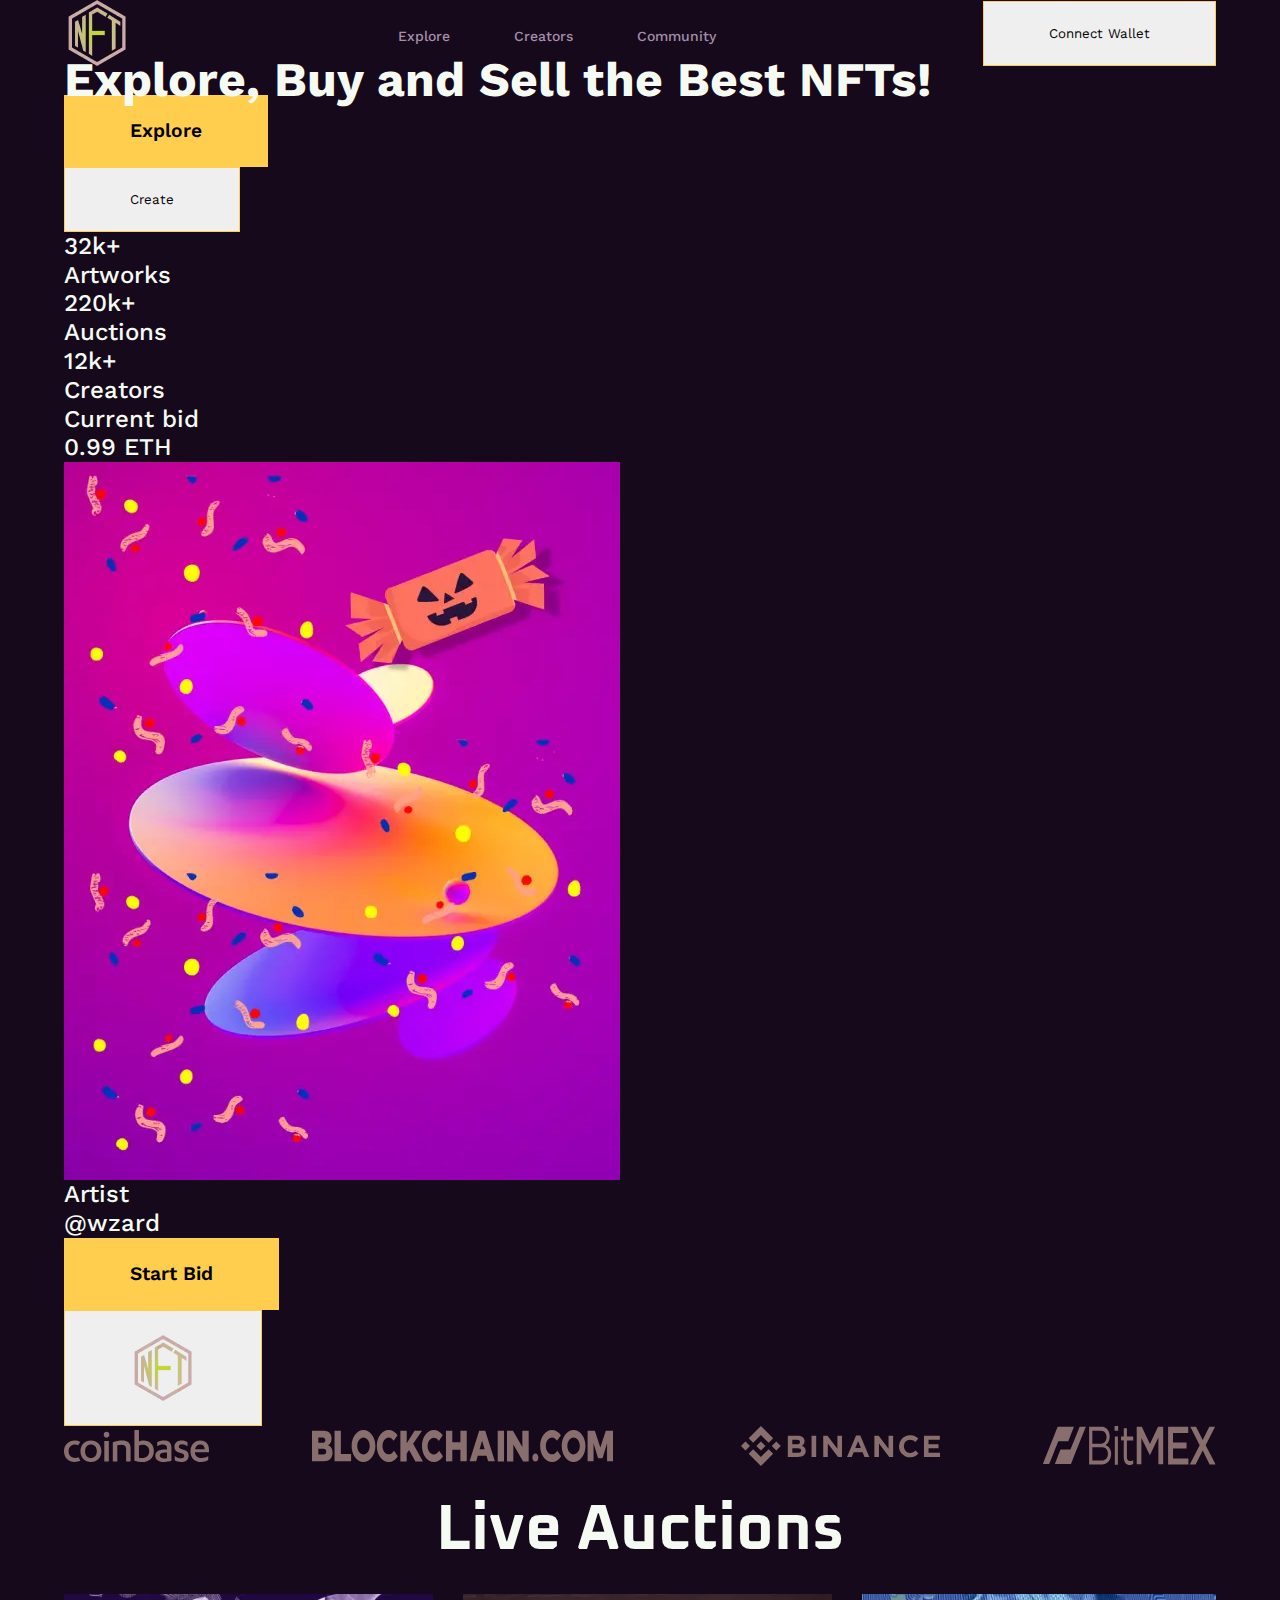
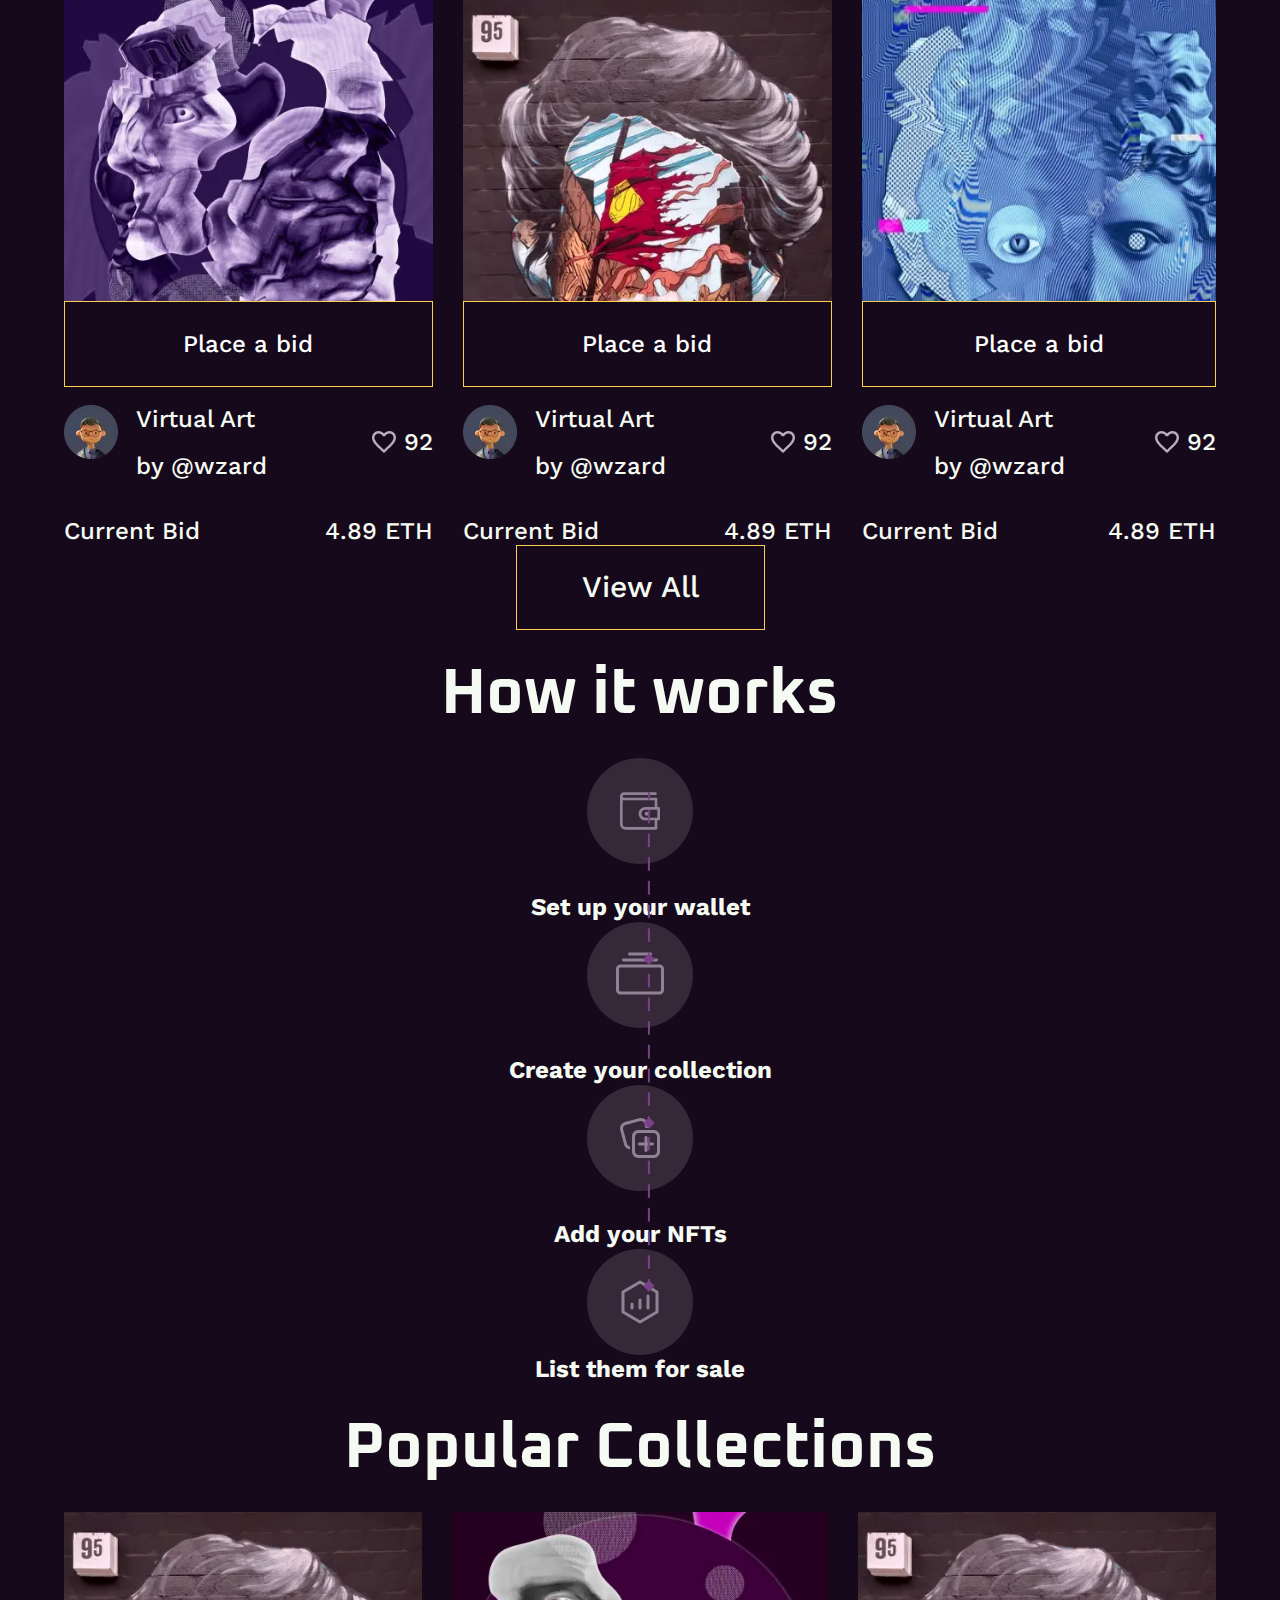
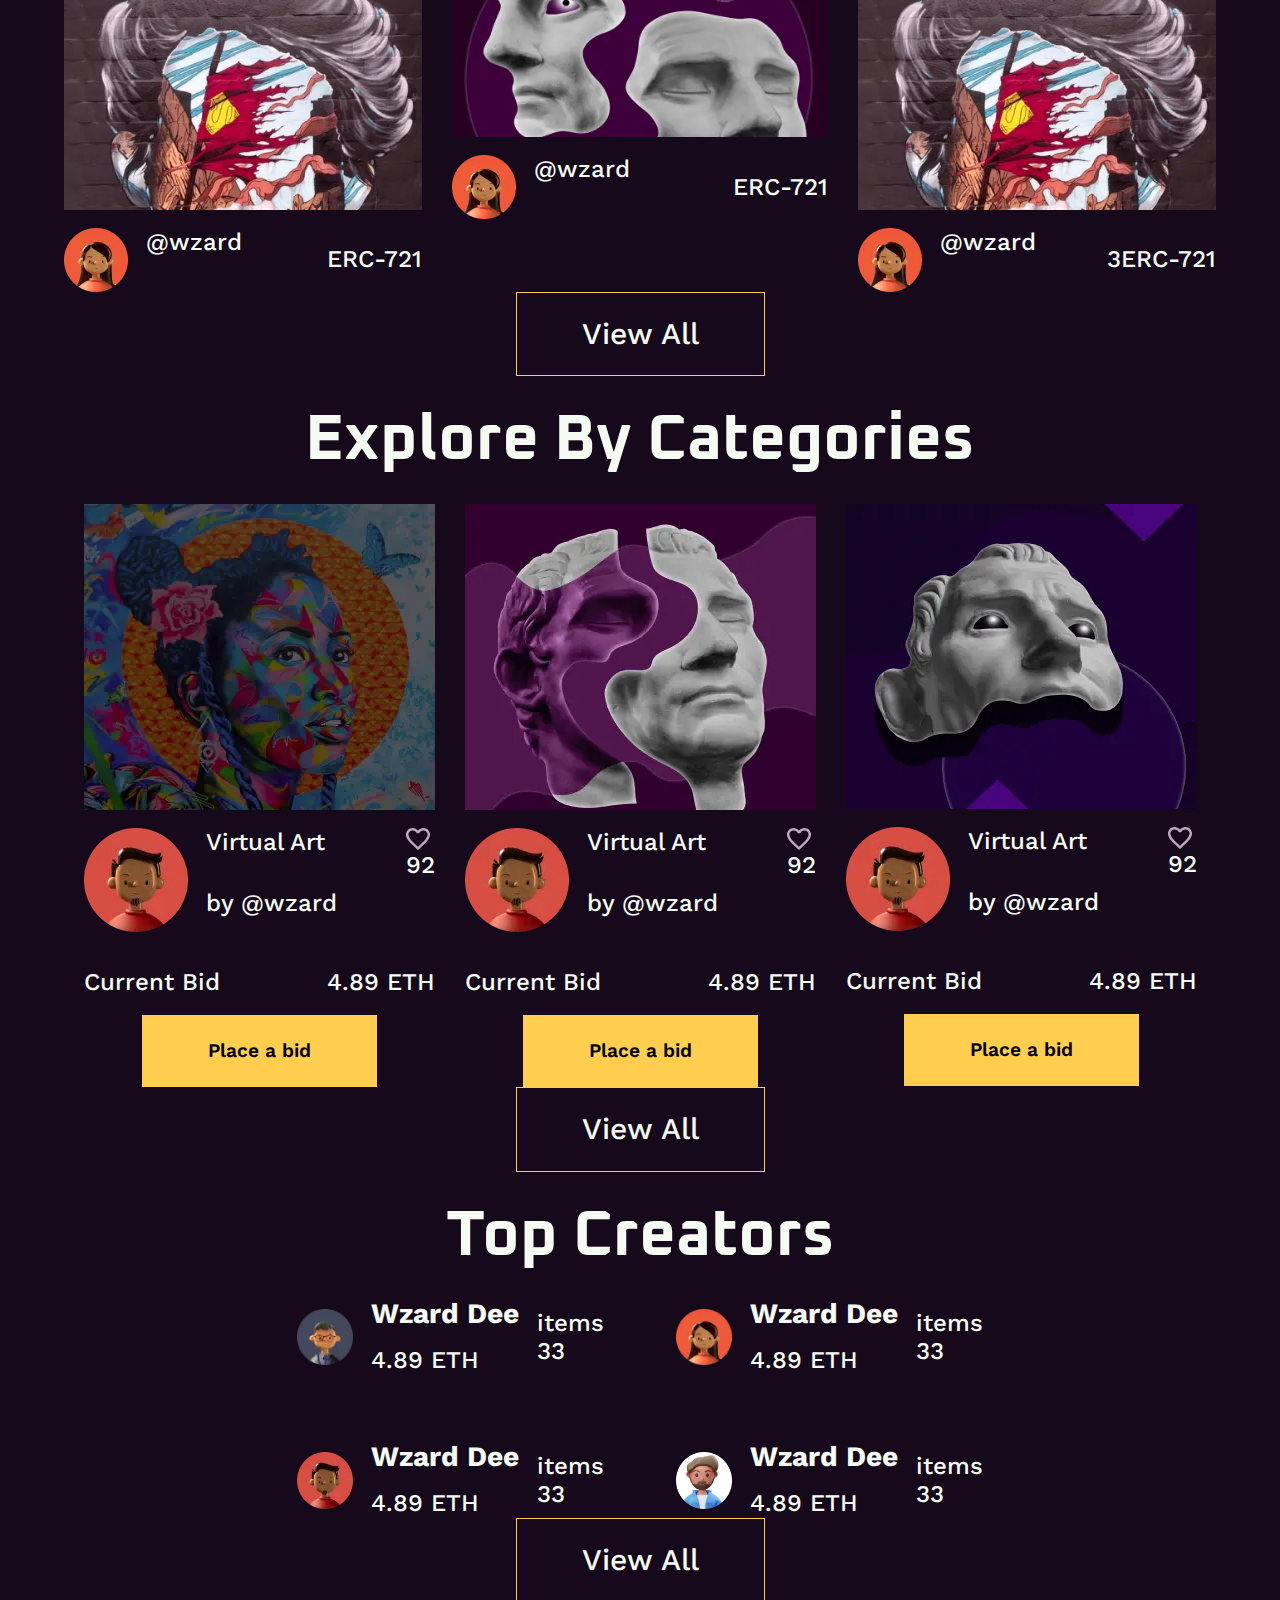
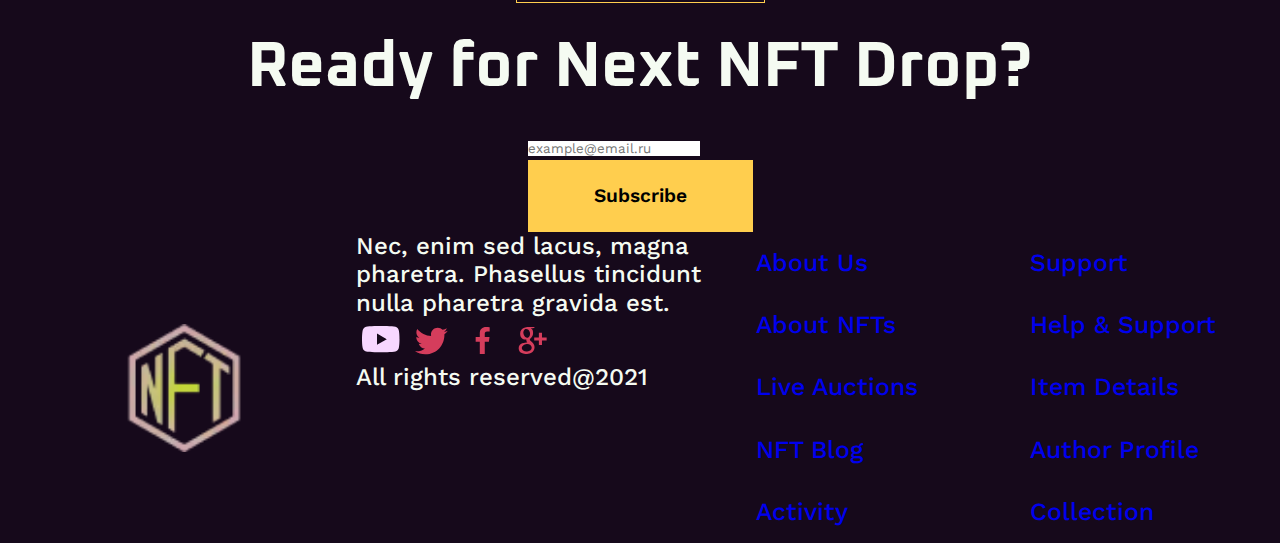
==== index.html @ f5e60a38 "Add files via upload" ====
<!DOCTYPE html><html lang="en"><head><meta charset="UTF-8"><!--meta(name='viewport' content="1440px")--><meta name="format-detection" content="telephone=yes"><meta name="robots" content="all"><meta name="keywords" content="ключевые слова"><meta name="description" content="Описание страницы сайта."><meta name="viewport" content="width=device-width, initial-scale=1.0"><link rel="icon" type="image/x-icon" href="img/logo/logo.png"><script language="JavaScript" src="js/script.js"></script><title>NFT Marketplace</title><link href="https://fonts.googleapis.com/css?family=Work+Sans:400;500;600;700&amp;display=swap" rel="stylesheet"><link href="https://fonts.googleapis.com/css?family=Oxanium:400;500;600&amp;display=swap" rel="stylesheet"><link rel="stylesheet" href="css/reset.css"><link rel="stylesheet" href="css/style.css"><link rel="stylesheet" href="css/fonts.css"></head><body></body><div class="wrapper"><header class="header"><div class="header__container container fdr"><a class="header__logo logo" href="#"> <img src="img/logo/logo.webp" alt="some photo"></a><nav class="header__menu menu"><ul class="menu__list"><li class="menu__item"><a class="menu__link" href="#">Explore</a></li><li class="menu__item"><a class="menu__link" href="#">Creators</a></li><li class="menu__item"><a class="menu__link" href="#">Community</a></li></ul></nav><div class="header__button"><button class="header__button button">Connect Wallet</button></div><div class="menu-burger"><img src="img/menu_burger.svg" alt="some photo"></div></div></header><main class="page"> <section class="page__main-block main-block"><div class="main-block__container container fdr"><div class="main-block__info"><h1 class="main-block__block-title">Explore, Buy and Sell the Best NFTs!</h1><div class="main-block__buttons"><button class="main-block__button button bg_button">Explore</button><button class="main-block__button button">Create</button></div><div class="main-block__stats"><div class="main-block__stats-block"><div class="main-block__stats-title">32k+</div><div class="main-block__stats-txt">Artworks</div></div><div class="main-block__stats-block"><div class="main-block__stats-title">220k+</div><div class="main-block__stats-txt">Auctions</div></div><div class="main-block__stats-block"><div class="main-block__stats-title">12k+</div><div class="main-block__stats-txt">Creators</div></div></div></div><div class="main-block__main-img-wrapper main-img"><div class="main-img__header"><div class="main-img__bid"><div class="main-img__bid-txt">Current bid</div><div class="main-img__bid-value">0.99 ETH</div></div><div class="main-img__ends"><div class="main-img__ends-txt"></div><div class="main-img__ends-value"></div></div></div><div class="main-img__img"><img src="img/nft/main_image.webp" alt="some photo"></div><div class="main-img__footer"><div class="main-img__artist"><div class="main-img__artist-txt">Artist</div><div class="main-img__artist-name">@wzard</div></div><button class="main-img__footer-button button bg_button">Start Bid</button></div><button class="main-block__scroll button button"><picture> <source srcset="img/logo/logo.webp" type="image/webp">  <source srcset="img/logo/logo.png" type="image/png">  <img src="img/logo/logo.png" alt="some photo"></picture></button></div></div></section><section class="page__clients clients"><div class="clients__container container fdr">           <div class="clients__row"><div class="clients__img"> <img src="img/clients/clients1.svg" alt="some photo"></div><div class="clients__img"> <img src="img/clients/clients2.svg" alt="some photo"></div></div><div class="clients__row"><div class="clients__img"> <img src="img/clients/clients3.svg" alt="some photo"></div><div class="clients__img"> <img src="img/clients/clients4.svg" alt="some photo"></div></div></div></section><section class="page__live-auctions live-auctions"><div class="live-auctions__container container"><h2 class="live-auctions__block-title">Live Auctions</h2><div class="live-auctions__arrows"><div class="live-auctions__arrow"></div><div class="live-auctions__arrow"></div></div><div class="live-auctions__cards cards"><div class="live-auctions__card card"><div class="live-auctions__card-img-wrapper"><div class="live-auctions__card-img"><img src="img/nft/nft_image1.webp" alt="some photo"></div><div class="live-auctions__card-button button">Place a bid</div></div><div class="live-auctions__card-info card-info"><div class="live-auctions__card-autor card-autor"><div class="live-auctions__card-img-data img-data"><div class="live-auctions__card-autor-icon"><img src="img/profiles/profile_image1.webp" alt="some photo"></div><div class="live-auctions__card-img-info card-img-info"><div class="live-auctions__card-img-name">Virtual Art</div><div class="live-auctions__card-autor-name">by @wzard</div></div></div><div class="live-auctions__card-likes card-likes"><div class="live-auctions__card-likes-icon card-likes-icon"><img src="img/likes_icon.svg" alt="some photo"></div><div class="live-auctions__card-likes-value">92</div></div></div><div class="live-auctions__card-bid card-bid"><div class="live-auctions__card-bid-txt">Current Bid</div><div class="live-auctions__card-bid-value">4.89 ETH</div></div></div></div><div class="live-auctions__card card"><div class="live-auctions__card-img-wrapper"><div class="live-auctions__card-img"><img src="img/nft/nft_image2.webp" alt="some photo"></div><div class="live-auctions__card-button button">Place a bid</div></div><div class="live-auctions__card-info card-info"><div class="live-auctions__card-autor card-autor"><div class="live-auctions__card-img-data img-data"><div class="live-auctions__card-autor-icon"><img src="img/profiles/profile_image1.webp" alt="some photo"></div><div class="live-auctions__card-img-info card-img-info"><div class="live-auctions__card-img-name">Virtual Art</div><div class="live-auctions__card-autor-name">by @wzard</div></div></div><div class="live-auctions__card-likes card-likes"><div class="live-auctions__card-likes-icon card-likes-icon"><img src="img/likes_icon.svg" alt="some photo"></div><div class="live-auctions__card-likes-value">92</div></div></div><div class="live-auctions__card-bid card-bid"><div class="live-auctions__card-bid-txt">Current Bid</div><div class="live-auctions__card-bid-value">4.89 ETH</div></div></div></div><div class="live-auctions__card card"><div class="live-auctions__card-img-wrapper"><div class="live-auctions__card-img"><img src="img/nft/nft_image3.webp" alt="some photo"></div><div class="live-auctions__card-button button">Place a bid</div></div><div class="live-auctions__card-info card-info"><div class="live-auctions__card-autor card-autor"><div class="live-auctions__card-img-data img-data"><div class="live-auctions__card-autor-icon"><img src="img/profiles/profile_image1.webp" alt="some photo"></div><div class="live-auctions__card-img-info card-img-info"><div class="live-auctions__card-img-name">Virtual Art</div><div class="live-auctions__card-autor-name">by @wzard</div></div></div><div class="live-auctions__card-likes card-likes"><div class="live-auctions__card-likes-icon card-likes-icon"><img src="img/likes_icon.svg" alt="some photo"></div><div class="live-auctions__card-likes-value">92</div></div></div><div class="live-auctions__card-bid card-bid"><div class="live-auctions__card-bid-txt">Current Bid</div><div class="live-auctions__card-bid-value">4.89 ETH</div></div></div></div></div><button class="live-auctions__button button view_button">View All</button></div></section><section class="page__how-it-works how-it-works"><div class="how-it-works__container container"><h2 class="how-it-works__block-title">How it works</h2><div class="how-it-works__block"><div class="how-it-works__illustration"><div class="how-it-works__illustration-img"><img src="img/how_it_works/icon1.svg" alt="some photo"></div><div class="how-it-works__illustration-arrow"><img src="img/how_it_works/Vector1.svg" alt="some photo"></div><h4 class="how-it-works__illustration-txt">Set up your wallet</h4></div><div class="how-it-works__illustration"><div class="how-it-works__illustration-img"><img src="img/how_it_works/icon2.svg" alt="some photo"></div><div class="how-it-works__illustration-arrow"><img src="img/how_it_works/Vector1.svg" alt="some photo"></div><h4 class="how-it-works__illustration-txt">Create your collection</h4></div><div class="how-it-works__illustration"><div class="how-it-works__illustration-img"><img src="img/how_it_works/icon3.svg" alt="some photo"></div><div class="how-it-works__illustration-arrow"><img src="img/how_it_works/Vector1.svg" alt="some photo"></div><h4 class="how-it-works__illustration-txt">Add your NFTs</h4></div><div class="how-it-works__illustration"><div class="how-it-works__illustration-img"><img src="img/how_it_works/icon4.svg" alt="some photo"></div><div class="how-it-works__illustration-arrow"></div><h4 class="how-it-works__illustration-txt">List them for sale</h4></div></div></div></section><section class="page__popular-collections popular-collections"><div class="popular-collections__container container"><h2 class="popular-collections__block-title">Popular Collections</h2><div class="popular-collections__cards cards"><div class="popular-collections__card card"><div class="popular-collections__card-img"><img src="img/nft/nft_image2.webp" alt="some photo"></div><div class="popular-collections__card-info"><div class="popular-collections__card-img-data img-data"><div class="popular-collections__card-info-icon"><img src="img/profiles/profile_image2.webp" alt="some photo"></div><div class="popular-collections__card-info-name">@wzard</div></div><div class="popular-collections__card-info-txt">ERC-721</div></div></div><div class="popular-collections__card card"><div class="popular-collections__card-img"><img src="img/nft/nft_image4.webp" alt="some photo"></div><div class="popular-collections__card-info"><div class="popular-collections__card-img-data img-data"><div class="popular-collections__card-info-icon"><img src="img/profiles/profile_image2.webp" alt="some photo"></div><div class="popular-collections__card-info-name">@wzard</div></div><div class="popular-collections__card-info-txt">ERC-721</div></div></div><div class="popular-collections__card card"><div class="popular-collections__card-img"><img src="img/nft/nft_image2.webp" alt="some photo"></div><div class="popular-collections__card-info"><div class="popular-collections__card-img-data img-data"><div class="popular-collections__card-info-icon"><img src="img/profiles/profile_image2.webp" alt="some photo"></div><div class="popular-collections__card-info-name">@wzard</div></div><div class="popular-collections__card-info-txt">3ERC-721</div></div></div></div><div class="popular-collections__arrow"></div><div class="popular-collections__button button view_button">View All</div></div></section><section class="page__explore-by-categories explore-by-categories"><div class="explore-by-categories__container container"><h2 class="explore-by-categories__block-title">Explore By Categories</h2><div class="explore-by-categories__cards cards"><div class="explore-by-categories__card card"><div class="explore-by-categories__card-img-wrapper"><div class="explore-by-categories__card-img"><img src="img/nft/nft_image5.webp" alt="some photo"></div></div><div class="explore-by-categories__card-info card-info"><div class="explore-by-categories__card-autor card-autor"><div class="explore-by-categories__card-img-data img-data"><div class="explore-by-categories__card-autor-icon"><img src="img/profiles/profile_image3.webp" alt="some photo"></div><div class="explore-by-categories__card-img-info card-img-info"><div class="explore-by-categories__card-img-name">Virtual Art</div><div class="explore-by-categories__card-autor-name">by @wzard</div></div></div><div class="explore-by-categories__card-likes"><div class="explore-by-categories__card-likes-icon card-likes-icon"><img src="img/likes_icon.svg" alt="some photo"></div><div class="explore-by-categories__card-likes-value">92</div></div></div><div class="explore-by-categories__card-bid card-bid"><div class="explore-by-categories__card-bid-txt">Current Bid</div><div class="explore-by-categories__card-bid-value">4.89 ETH</div></div></div><div class="explore-by-categories__card-button button bg_button">Place a bid</div></div><div class="explore-by-categories__card card"><div class="explore-by-categories__card-img-wrapper"><div class="explore-by-categories__card-img"><img src="img/nft/nft_image6.webp" alt="some photo"></div></div><div class="explore-by-categories__card-info card-info"><div class="explore-by-categories__card-autor card-autor"><div class="explore-by-categories__card-img-data img-data"><div class="explore-by-categories__card-autor-icon"><img src="img/profiles/profile_image3.webp" alt="some photo"></div><div class="explore-by-categories__card-img-info card-img-info"><div class="explore-by-categories__card-img-name">Virtual Art</div><div class="explore-by-categories__card-autor-name">by @wzard</div></div></div><div class="explore-by-categories__card-likes"><div class="explore-by-categories__card-likes-icon card-likes-icon"><img src="img/likes_icon.svg" alt="some photo"></div><div class="explore-by-categories__card-likes-value">92</div></div></div><div class="explore-by-categories__card-bid card-bid"><div class="explore-by-categories__card-bid-txt">Current Bid</div><div class="explore-by-categories__card-bid-value">4.89 ETH</div></div></div><div class="explore-by-categories__card-button button bg_button">Place a bid</div></div><div class="explore-by-categories__card card"><div class="explore-by-categories__card-img-wrapper"><div class="explore-by-categories__card-img"><img src="img/nft/nft_image7.webp" alt="some photo"></div></div><div class="explore-by-categories__card-info card-info"><div class="explore-by-categories__card-autor card-autor"><div class="explore-by-categories__card-img-data img-data"><div class="explore-by-categories__card-autor-icon"><img src="img/profiles/profile_image3.webp" alt="some photo"></div><div class="explore-by-categories__card-img-info card-img-info"><div class="explore-by-categories__card-img-name">Virtual Art</div><div class="explore-by-categories__card-autor-name">by @wzard</div></div></div><div class="explore-by-categories__card-likes"><div class="explore-by-categories__card-likes-icon card-likes-icon"><img src="img/likes_icon.svg" alt="some photo"></div><div class="explore-by-categories__card-likes-value">92</div></div></div><div class="explore-by-categories__card-bid card-bid"><div class="explore-by-categories__card-bid-txt">Current Bid</div><div class="explore-by-categories__card-bid-value">4.89 ETH</div></div></div><div class="explore-by-categories__card-button button bg_button">Place a bid</div></div></div><div class="explore-by-categories__button button view_button">View All</div></div></section><section class="page__top-creators top-creators"><div class="top-creators__container container"><h2 class="top-creators__block-title">Top Creators</h2><div class="top-creators__creators"><div class="top-creators__row"><div class="top-creators__creators-card card"><div class="top-creators__creator-photo"><img src="img/profiles/profile_image1.webp" alt="some photo"></div><div class="top-creators__creator-info card-img-info"><h3 class="top-creators__creator-name">Wzard Dee</h3><div class="top-creators__creator-price">4.89 ETH</div></div><div class="top-creators__creator-items creator-items"><div class="top-creators__creator-items-txt">items</div><div class="top-creators__creator-items-value">33</div></div></div><div class="top-creators__creators-card card"><div class="top-creators__creator-photo"><img src="img/profiles/profile_image2.webp" alt="some photo"></div><div class="top-creators__creator-info card-img-info"><h3 class="top-creators__creator-name">Wzard Dee</h3><div class="top-creators__creator-price">4.89 ETH</div></div><div class="top-creators__creator-items creator-items"><div class="top-creators__creator-items-txt">items</div><div class="top-creators__creator-items-value">33</div></div></div></div><div class="top-creators__row"><div class="top-creators__creators-card card"><div class="top-creators__creator-photo"><img src="img/profiles/profile_image3.webp" alt="some photo"></div><div class="top-creators__creator-info card-img-info"><h3 class="top-creators__creator-name">Wzard Dee</h3><div class="top-creators__creator-price">4.89 ETH</div></div><div class="top-creators__creator-items creator-items"><div class="top-creators__creator-items-txt">items</div><div class="top-creators__creator-items-value">33</div></div></div><div class="top-creators__creators-card card"><div class="top-creators__creator-photo"><img src="img/profiles/profile_image4.webp" alt="some photo"></div><div class="top-creators__creator-info card-img-info"><h3 class="top-creators__creator-name">Wzard Dee</h3><div class="top-creators__creator-price">4.89 ETH</div></div><div class="top-creators__creator-items creator-items"><div class="top-creators__creator-items-txt">items</div><div class="top-creators__creator-items-value">33</div></div></div></div></div><button class="top-creators__creators button view_button">View All</button></div></section><section class="page__subscribe subscribe"><div class="subscribe__container container"><h2 class="subscribe__block-title">Ready for Next NFT Drop?</h2><div class="subscribe__block"><form class="subscribe__email-input" action="http://foo.com" method="post"></form><input type="email" name="email" placeholder="example@email.ru"><button class="subscribe__button button bg_button">Subscribe</button></div></div></section><footer class="footer"><div class="footer__container container fdr"><a class="footer__logo logo" href="#"><img src="img/logo/logo.webp" alt="some photo"></a><div class="footer__block"><div class="footer__sub-block"><div class="footer__column"><div class="footer__text">Nec, enim sed lacus, magna pharetra. Phasellus tincidunt nulla pharetra gravida est. </div><div class="footer__social"><div class="footer__social-img"><img src="img/social/socials1.svg" alt="some photo"></div><div class="footer__social-img"><img src="img/social/socials2.svg" alt="some photo"></div><div class="footer__social-img"><img src="img/social/socials3.svg" alt="some photo"></div><div class="footer__social-img"><img src="img/social/socials4.svg" alt="some photo"></div></div><div class="footer__license">All rights reserved@2021</div></div></div><div class="footer__sub-block"><div class="footer__column"><a class="footer__link" href="#">About Us</a><a class="footer__link" href="#">About NFTs</a><a class="footer__link" href="#">Live Auctions</a><a class="footer__link" href="#">NFT Blog</a><a class="footer__link" href="#">Activity</a></div><div class="footer__column"><a class="footer__link" href="#">Support</a><a class="footer__link" href="#">Help &amp; Support</a><a class="footer__link" href="#">Item Details</a><a class="footer__link" href="#">Author Profile</a><a class="footer__link" href="#">Collection</a></div></div></div></div></footer></main></div></html>
---- css/style.css ----
.container {
    display: -webkit-box;
    display: -ms-flexbox;
    display: flex;
    padding: 0px clamp(1.25rem, 5vw, 3.75rem);
    margin: 0px auto;
    -webkit-box-sizing: content-box;
    box-sizing: content-box;
    max-width: 1520px;
    -webkit-box-pack: justify;
    -ms-flex-pack: justify;
    justify-content: space-between;
    -webkit-box-align: center;
    -ms-flex-align: center;
    align-items: center;
    -webkit-box-orient: vertical;
    -webkit-box-direction: normal;
    -ms-flex-direction: column;
    flex-direction: column;
    -ms-flex-wrap: wrap;
    flex-wrap: wrap;
}

.main-img__img img {
    max-width: 100%;
}

@media screen and (min-width: 767px) {
    .clients__container {
        -ms-flex-wrap: nowrap;
        flex-wrap: nowrap;
    }

    .clients__row {
        gap: clamp(1.25rem, 8vw, 8.25rem);
    }

    .menu-burger {
        display: none;
    }

    .header__menu {
        display: -webkit-box;
        display: -ms-flexbox;
        display: flex;
    }

    .header__button {
        display: -webkit-box;
        display: -ms-flexbox;
        display: flex;
    }
}

@media screen and (max-width: 1023px) {
    .how-it-works__block {
        display: grid;
        grid-template-columns: 1fr 1fr;
    }
}

@media screen and (max-width: 767px) {
    .clients__container {
        -ms-flex-wrap: wrap;
        flex-wrap: wrap;
    }

    .clients__row {
        width: 100%;
        gap: clamp(1.25rem, 16vw, 8.25rem);
    }

    .header__menu {
        display: none;
    }

    .header__button {
        display: none;
    }

    .menu-burger {
        display: block;
    }
}

.cards {
    display: -webkit-box;
    display: -ms-flexbox;
    display: flex;
}

.top-creators__creators {
    display: -webkit-box;
    display: -ms-flexbox;
    display: flex;
    -ms-flex-wrap: wrap;
    flex-wrap: wrap;
    -webkit-box-orient: vertical;
    -webkit-box-direction: normal;
    -ms-flex-direction: column;
    flex-direction: column;
}

.how-it-works__block {
    grid-template-columns: 1fr;
}

.how-it-works__illustration {
    -webkit-box-orient: vertical;
    -webkit-box-direction: normal;
    -ms-flex-direction: column;
    flex-direction: column;
    -ms-flex-wrap: wrap;
    flex-wrap: wrap;
}

.how-it-works__illustration-arrow {
    -webkit-transform: rotate(90deg);
    -ms-transform: rotate(90deg);
    transform: rotate(90deg);
}

.clients__container {
    -webkit-box-pack: center;
    -ms-flex-pack: center;
    justify-content: center;
    gap: clamp(1.25rem, 10vw, 8.25rem);
}

.fdr {
    -webkit-box-orient: horizontal;
    -webkit-box-direction: normal;
    -ms-flex-direction: row;
    flex-direction: row;
}

.popular-collections__card-info {
    display: -webkit-box;
    display: -ms-flexbox;
    display: flex;
    -webkit-box-pack: justify;
    -ms-flex-pack: justify;
    justify-content: space-between;
    -webkit-box-align: center;
    -ms-flex-align: center;
    align-items: center;
}

img {
    max-width: 100%;
}

.clients__img img {
    min-width: 100px;
    height: 100%;
}

.top-creators__creator-photo img {
    width: clamp(3.125rem, 1vw, 6.25rem);
}

.how-it-works__illustration {
    display: -webkit-box;
    display: -ms-flexbox;
    display: flex;
    -webkit-box-align: center;
    -ms-flex-align: center;
    align-items: center;
}

.clients__row {
    display: -webkit-box;
    display: -ms-flexbox;
    display: flex;
    -webkit-box-pack: justify;
    -ms-flex-pack: justify;
    justify-content: space-between;
}

.top-creators__creators {
    gap: clamp(1.25rem, 8vw, 3.75rem);
}

.card {
    display: -webkit-box;
    display: -ms-flexbox;
    display: flex;
    -webkit-box-orient: vertical;
    -webkit-box-direction: normal;
    -ms-flex-direction: column;
    flex-direction: column;
    -webkit-box-align: center;
    -ms-flex-align: center;
    align-items: center;
    min-width: 290px;
    gap: 1rem;
}

.img-data {
    gap: 1rem;
}

.cards {
    gap: 30px;
}

.menu__link {
    font-size: 14px;
    line-height: 130%;
    color: #A48EA9;
}

.autorization__login-text {
    font: 700 14px Work Sans;
}

.logo {
    display: -webkit-box;
    display: -ms-flexbox;
    display: flex;
    gap: 16px;
}

.logo_txt {
    font: 900 20px Work Sans;
    color: #191825;
    line-height: 115%;
}

body {
    font-family: Work Sans, sans-serif;
    font-weight: 500;
    font-size: 24px;
    color: #F5FBF2;
    background-color: #16091B;
}

.live-auctions__card-button {
    font: 500 24px Work Sans;
    font-size: 24px;
    line-height: 150%;
    color: #FFFFFF;
}

.bg_button {
    background-color: #FFCE4E;
    color: #000000;
    font-family: Work Sans;
    font-size: clamp(18px, 1.5vw, 24px);
    font-weight: 600;
    line-height: 115%;
}

.view_button {
    background-color: rgba(28, 28, 28, 0);
    color: #F5FBF2;
    font: 500 30px Work Sans;
    line-height: 115%;
}

.button {
    display: -webkit-box;
    display: -ms-flexbox;
    display: flex;
    -webkit-box-align: center;
    -ms-flex-align: center;
    align-items: center;
    -webkit-box-pack: center;
    -ms-flex-pack: center;
    justify-content: center;
    border-radius: 0;
    padding: 24px 65px;
    border: 1px solid #FFCE4E;
}

.popular-collections__card-info {
    -webkit-box-orient: horizontal;
    -webkit-box-direction: normal;
    -ms-flex-direction: row;
    flex-direction: row;
    width: 100%;
}

.img-data {
    display: -webkit-box;
    display: -ms-flexbox;
    display: flex;
}

.card-bid {
    display: -webkit-box;
    display: -ms-flexbox;
    display: flex;
    -webkit-box-pack: justify;
    -ms-flex-pack: justify;
    justify-content: space-between;
}

.card-info {
    display: -webkit-box;
    display: -ms-flexbox;
    display: flex;
    -webkit-box-pack: justify;
    -ms-flex-pack: justify;
    justify-content: space-between;
    -webkit-box-orient: vertical;
    -webkit-box-direction: normal;
    -ms-flex-direction: column;
    flex-direction: column;
    width: 100%;
    gap: 2rem;
}

.card-autor {
    display: -webkit-box;
    display: -ms-flexbox;
    display: flex;
    -webkit-box-pack: justify;
    -ms-flex-pack: justify;
    justify-content: space-between;
}

.card-likes-icon {
    display: -webkit-box;
    display: -ms-flexbox;
    display: flex;
}

.card-likes {
    display: -webkit-box;
    display: -ms-flexbox;
    display: flex;
    -webkit-box-pack: center;
    -ms-flex-pack: center;
    justify-content: center;
    -webkit-box-align: center;
    -ms-flex-align: center;
    align-items: center;
    gap: 8px;
}

.creator-items {
    display: -webkit-box;
    display: -ms-flexbox;
    display: flex;
    -webkit-box-orient: vertical;
    -webkit-box-direction: normal;
    -ms-flex-direction: column;
    flex-direction: column;
}

.top-creators__creators-card {
    -webkit-box-orient: horizontal;
    -webkit-box-direction: normal;
    -ms-flex-direction: row;
    flex-direction: row;
}

h2 {
    font-family: Oxanium;
    font-size: 64px;
    font-weight: 700;
    line-height: 200%;
    color: #F5FBF2;
}

.top-creators__creators {
    -webkit-box-pack: center;
    -ms-flex-pack: center;
    justify-content: center;
}

.top-creators__row {
    display: -webkit-box;
    display: -ms-flexbox;
    display: flex;
    gap: 4rem;
}

.card-img-info {
    display: grid;
    grid-template-rows: 1fr 1fr;
    gap: 1rem;
}

.footer__logo img {
    width: clamp(7rem, 10vw, 12.125rem);
    height: clamp(7rem, 10vw, 12.125rem);
    margin: 3.125rem;
}

.footer__block {
    display: -webkit-box;
    display: -ms-flexbox;
    display: flex;
    -ms-flex-wrap: wrap;
    flex-wrap: wrap;
}

.footer__container {
    -ms-flex-wrap: wrap;
    flex-wrap: wrap;
}

.footer__sub-block {
    display: -webkit-box;
    display: -ms-flexbox;
    display: flex;
    gap: clamp(4.375rem, 10vw, 6.25rem);
}

.footer__column {
    display: -webkit-box;
    display: -ms-flexbox;
    display: flex;
    -webkit-box-orient: vertical;
    -webkit-box-direction: normal;
    -ms-flex-direction: column;
    flex-direction: column;
}

.footer__social {
    display: -webkit-box;
    display: -ms-flexbox;
    display: flex;
    -webkit-box-align: center;
    -ms-flex-align: center;
    align-items: center;
}

.footer__text {
    max-width: 400px;
}

.footer__social-img {
    width: 2.8125rem;
    display: -webkit-box;
    display: -ms-flexbox;
    display: flex;
    -webkit-box-pack: center;
    -ms-flex-pack: center;
    justify-content: center;
    -webkit-box-align: center;
    -ms-flex-align: center;
    align-items: center;
}

.footer__link {
    font-size: clamp(1rem, 4vw, 1.375rem);
    line-height: 252%;
}

.menu__list {
    display: -webkit-box;
    display: -ms-flexbox;
    display: flex;
    gap: 5vw;
}
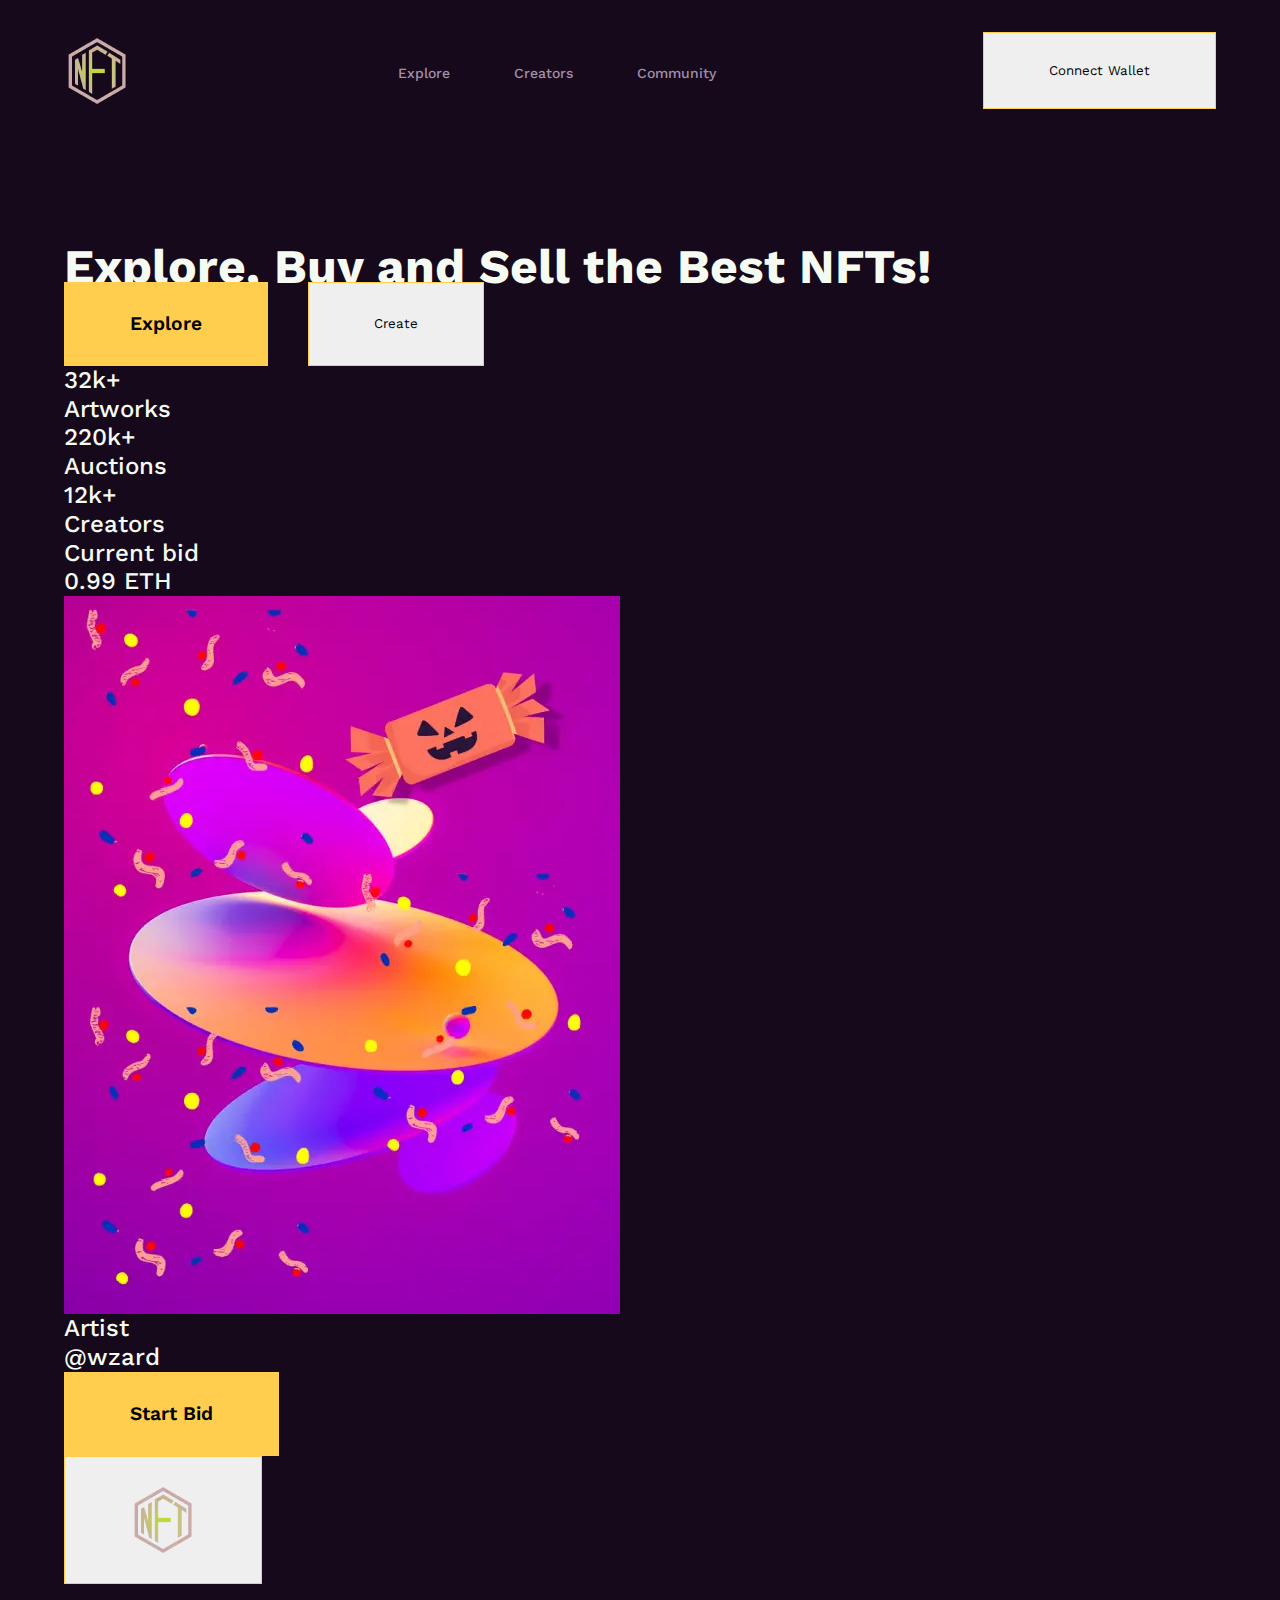
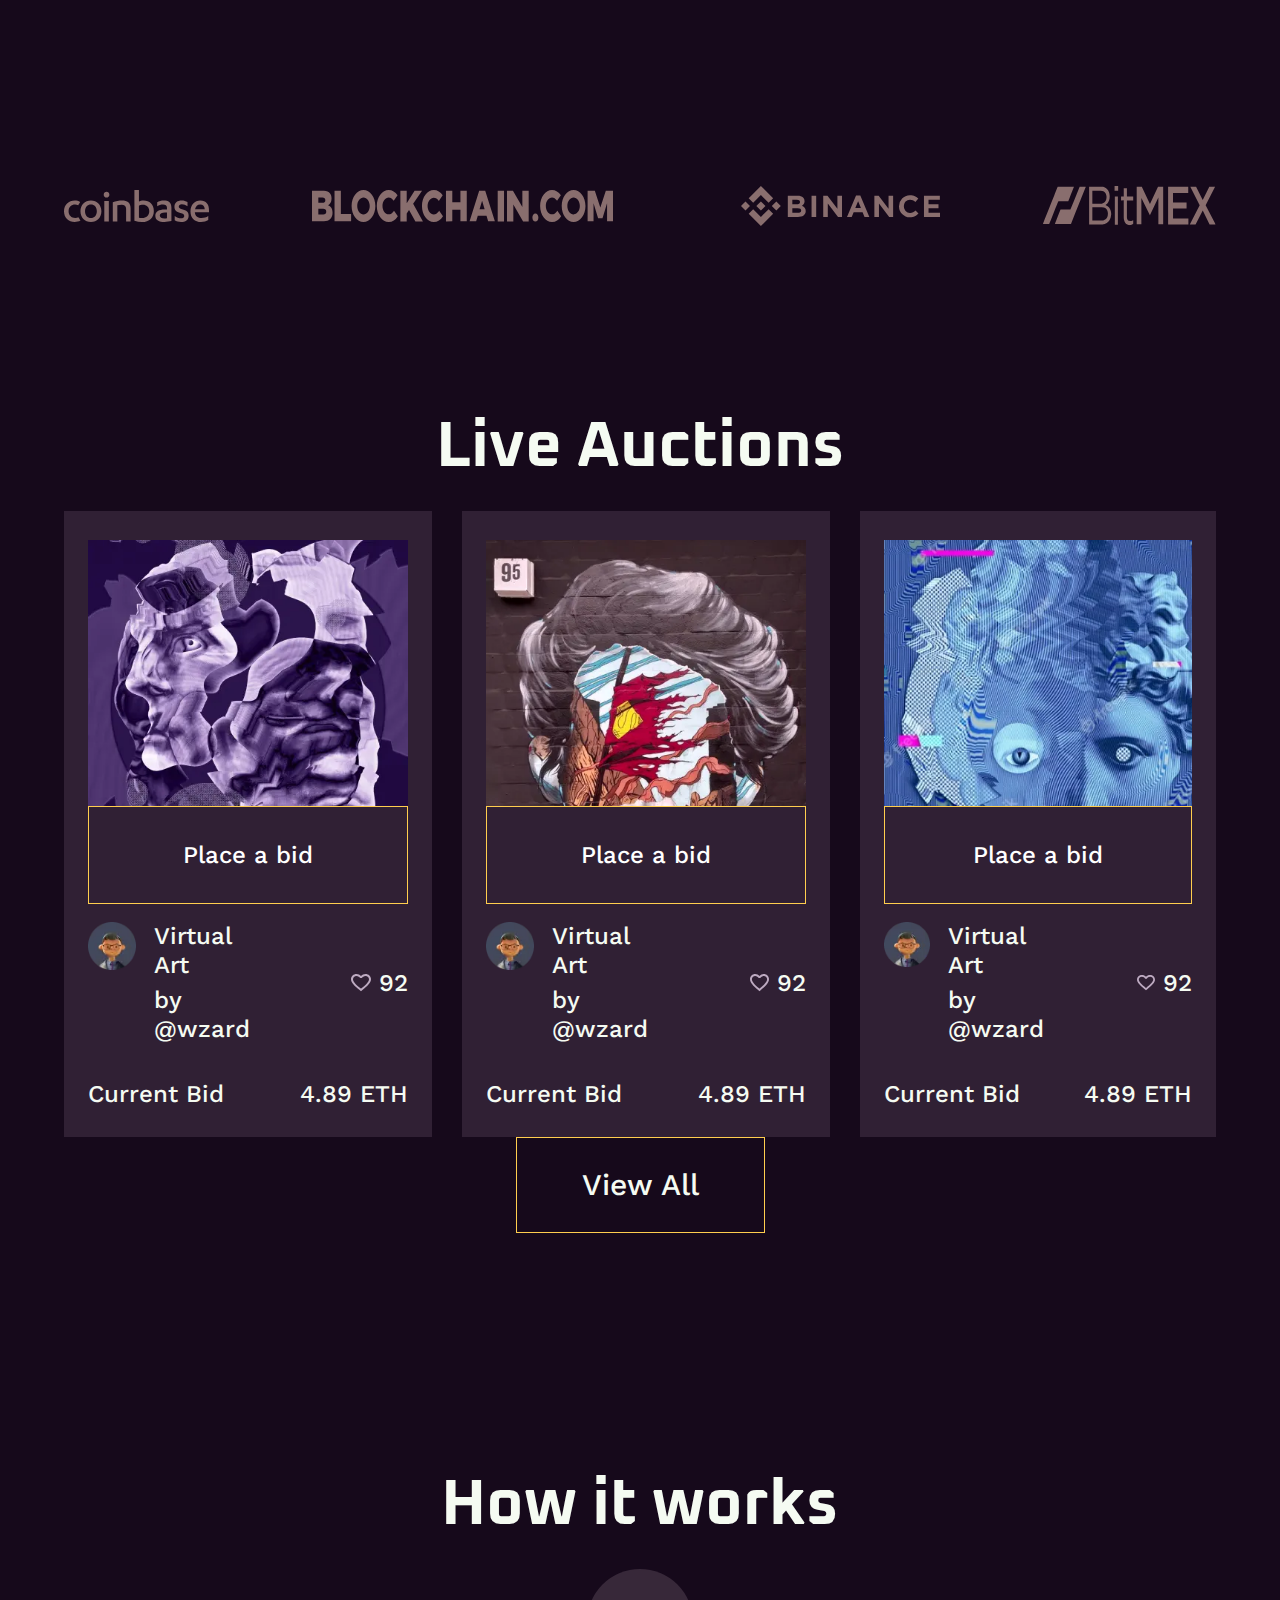
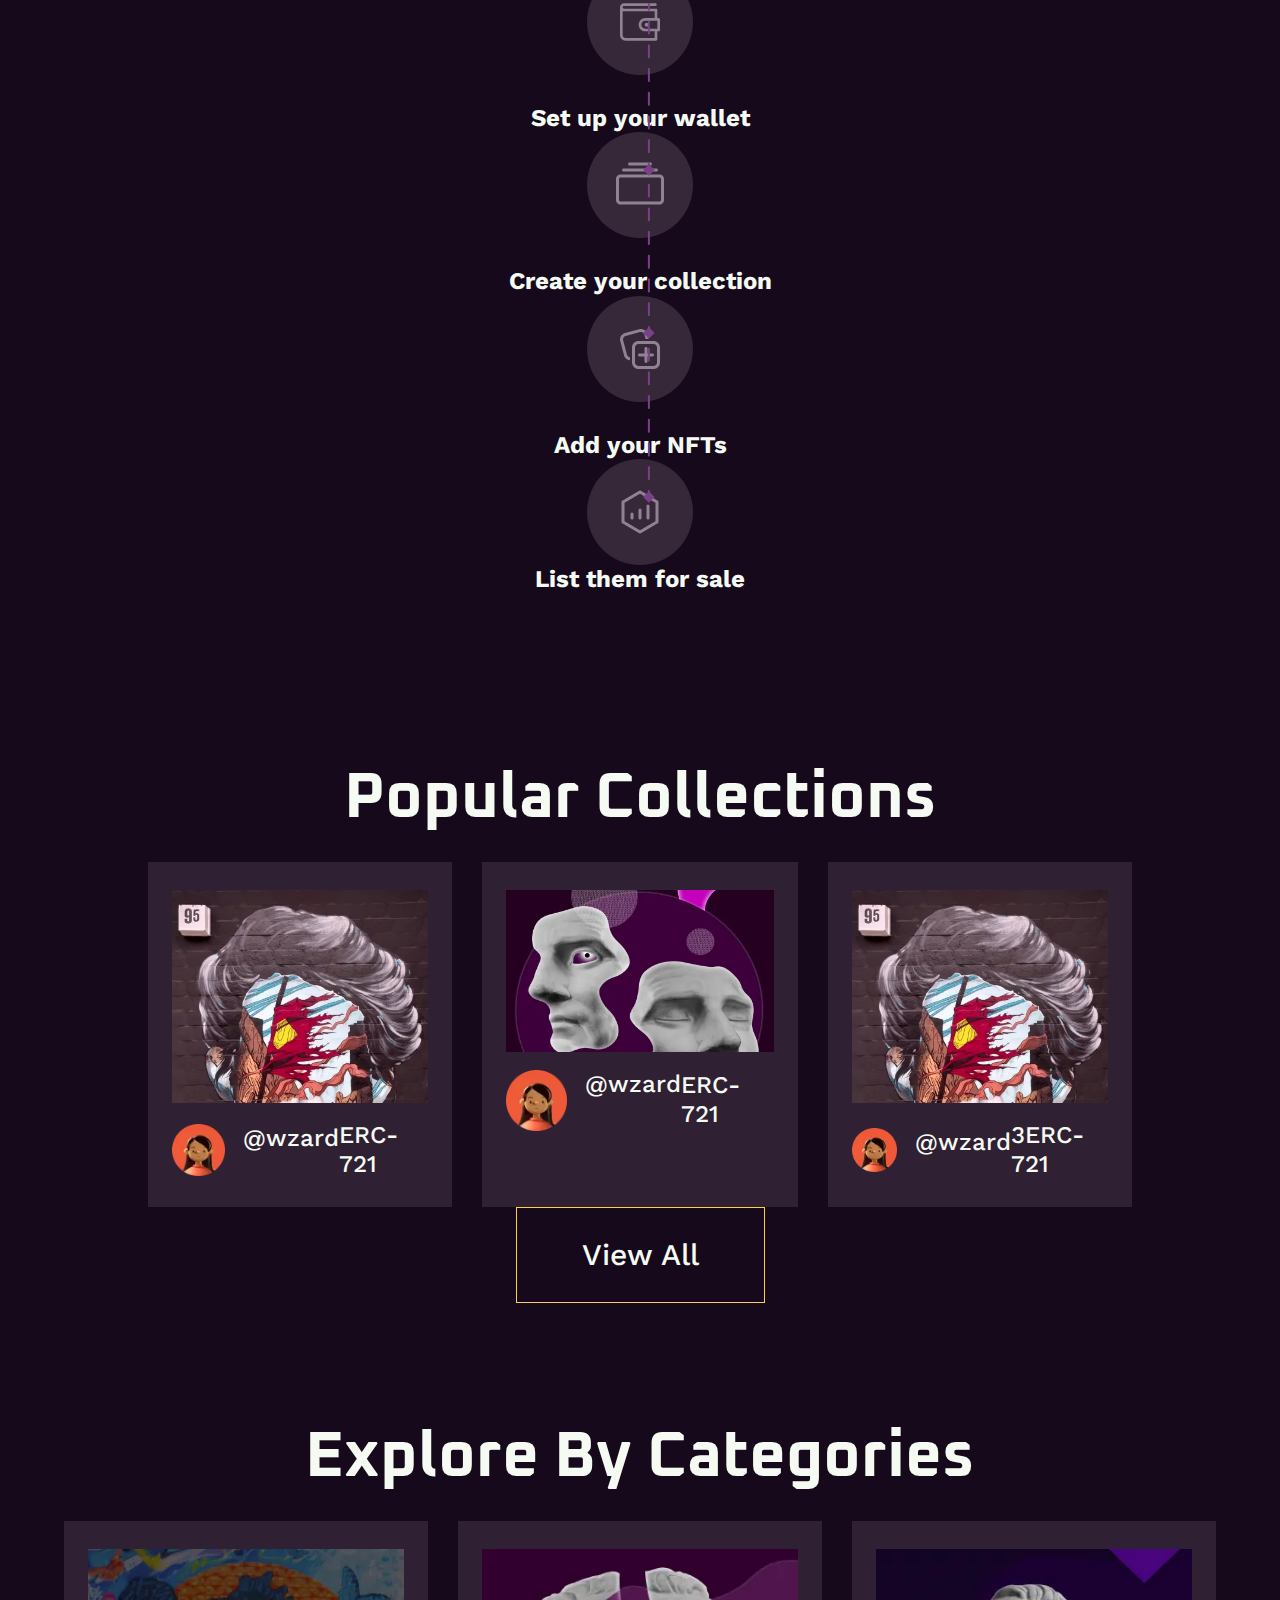
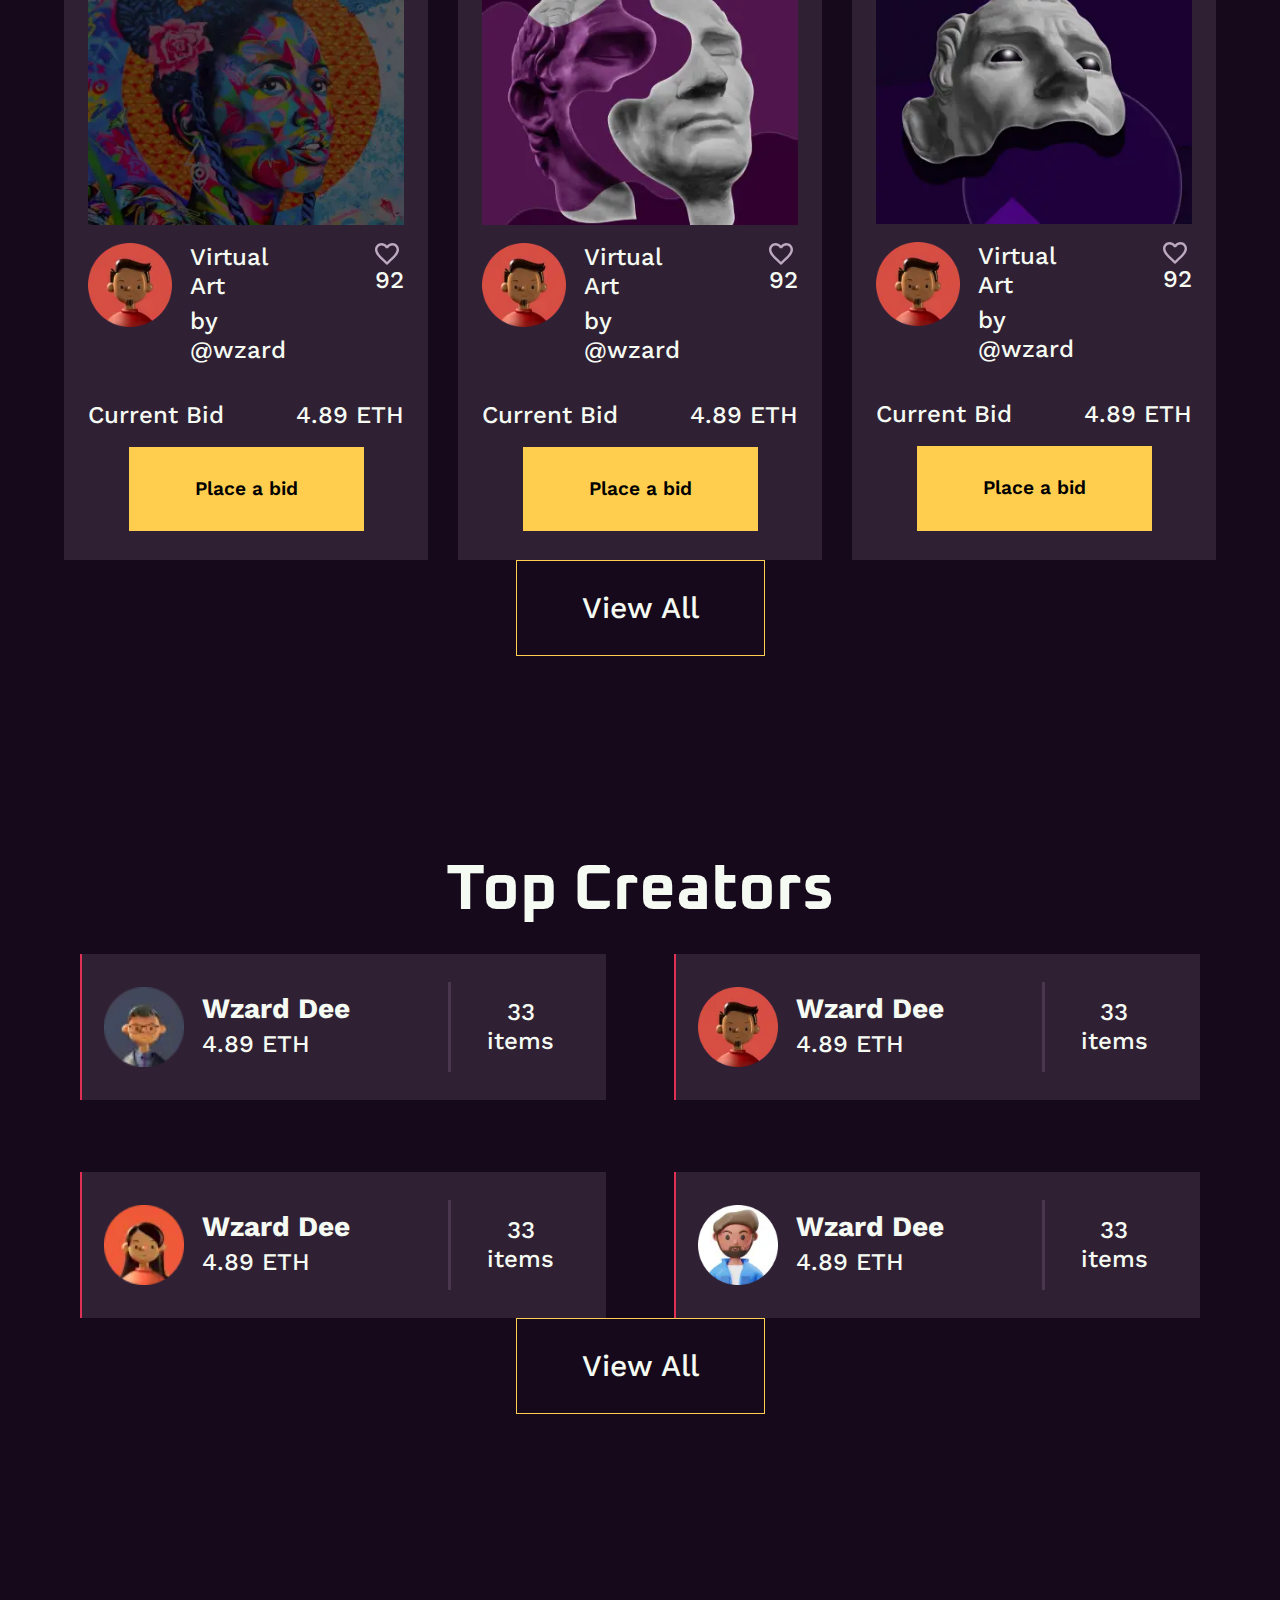
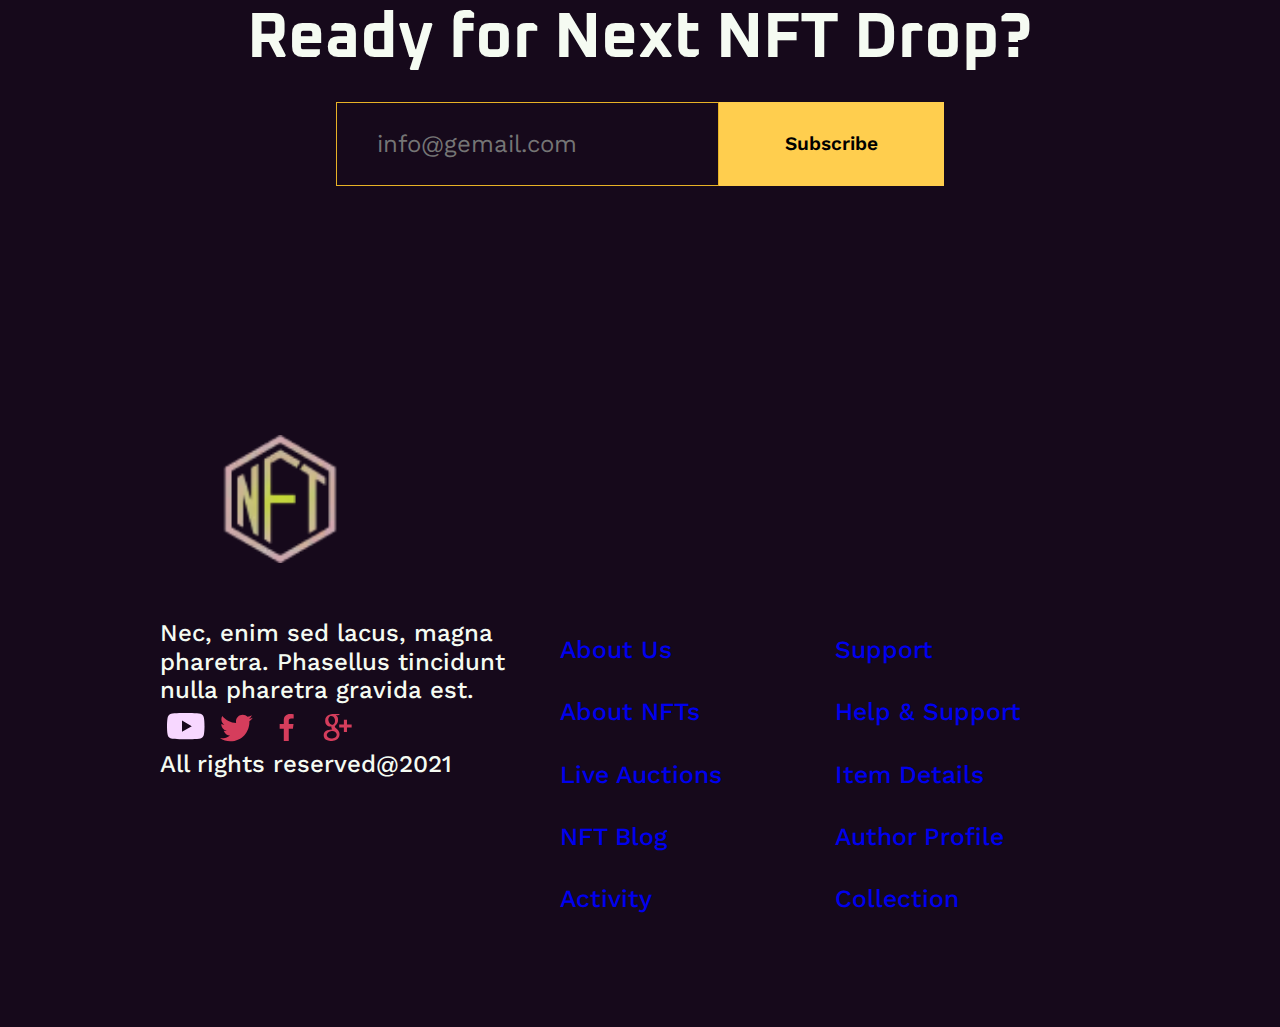
==== commit b7192332: "Add files via upload" ====
--- a/index.html
+++ b/index.html
@@ -1 +1 @@
-<!DOCTYPE html><html lang="en"><head><meta charset="UTF-8"><!--meta(name='viewport' content="1440px")--><meta name="format-detection" content="telephone=yes"><meta name="robots" content="all"><meta name="keywords" content="ключевые слова"><meta name="description" content="Описание страницы сайта."><meta name="viewport" content="width=device-width, initial-scale=1.0"><link rel="icon" type="image/x-icon" href="img/logo/logo.png"><script language="JavaScript" src="js/script.js"></script><title>NFT Marketplace</title><link href="https://fonts.googleapis.com/css?family=Work+Sans:400;500;600;700&amp;display=swap" rel="stylesheet"><link href="https://fonts.googleapis.com/css?family=Oxanium:400;500;600&amp;display=swap" rel="stylesheet"><link rel="stylesheet" href="css/reset.css"><link rel="stylesheet" href="css/style.css"><link rel="stylesheet" href="css/fonts.css"></head><body></body><div class="wrapper"><header class="header"><div class="header__container container fdr"><a class="header__logo logo" href="#"> <img src="img/logo/logo.webp" alt="some photo"></a><nav class="header__menu menu"><ul class="menu__list"><li class="menu__item"><a class="menu__link" href="#">Explore</a></li><li class="menu__item"><a class="menu__link" href="#">Creators</a></li><li class="menu__item"><a class="menu__link" href="#">Community</a></li></ul></nav><div class="header__button"><button class="header__button button">Connect Wallet</button></div><div class="menu-burger"><img src="img/menu_burger.svg" alt="some photo"></div></div></header><main class="page"> <section class="page__main-block main-block"><div class="main-block__container container fdr"><div class="main-block__info"><h1 class="main-block__block-title">Explore, Buy and Sell the Best NFTs!</h1><div class="main-block__buttons"><button class="main-block__button button bg_button">Explore</button><button class="main-block__button button">Create</button></div><div class="main-block__stats"><div class="main-block__stats-block"><div class="main-block__stats-title">32k+</div><div class="main-block__stats-txt">Artworks</div></div><div class="main-block__stats-block"><div class="main-block__stats-title">220k+</div><div class="main-block__stats-txt">Auctions</div></div><div class="main-block__stats-block"><div class="main-block__stats-title">12k+</div><div class="main-block__stats-txt">Creators</div></div></div></div><div class="main-block__main-img-wrapper main-img"><div class="main-img__header"><div class="main-img__bid"><div class="main-img__bid-txt">Current bid</div><div class="main-img__bid-value">0.99 ETH</div></div><div class="main-img__ends"><div class="main-img__ends-txt"></div><div class="main-img__ends-value"></div></div></div><div class="main-img__img"><img src="img/nft/main_image.webp" alt="some photo"></div><div class="main-img__footer"><div class="main-img__artist"><div class="main-img__artist-txt">Artist</div><div class="main-img__artist-name">@wzard</div></div><button class="main-img__footer-button button bg_button">Start Bid</button></div><button class="main-block__scroll button button"><picture> <source srcset="img/logo/logo.webp" type="image/webp">  <source srcset="img/logo/logo.png" type="image/png">  <img src="img/logo/logo.png" alt="some photo"></picture></button></div></div></section><section class="page__clients clients"><div class="clients__container container fdr">           <div class="clients__row"><div class="clients__img"> <img src="img/clients/clients1.svg" alt="some photo"></div><div class="clients__img"> <img src="img/clients/clients2.svg" alt="some photo"></div></div><div class="clients__row"><div class="clients__img"> <img src="img/clients/clients3.svg" alt="some photo"></div><div class="clients__img"> <img src="img/clients/clients4.svg" alt="some photo"></div></div></div></section><section class="page__live-auctions live-auctions"><div class="live-auctions__container container"><h2 class="live-auctions__block-title">Live Auctions</h2><div class="live-auctions__arrows"><div class="live-auctions__arrow"></div><div class="live-auctions__arrow"></div></div><div class="live-auctions__cards cards"><div class="live-auctions__card card"><div class="live-auctions__card-img-wrapper"><div class="live-auctions__card-img"><img src="img/nft/nft_image1.webp" alt="some photo"></div><div class="live-auctions__card-button button">Place a bid</div></div><div class="live-auctions__card-info card-info"><div class="live-auctions__card-autor card-autor"><div class="live-auctions__card-img-data img-data"><div class="live-auctions__card-autor-icon"><img src="img/profiles/profile_image1.webp" alt="some photo"></div><div class="live-auctions__card-img-info card-img-info"><div class="live-auctions__card-img-name">Virtual Art</div><div class="live-auctions__card-autor-name">by @wzard</div></div></div><div class="live-auctions__card-likes card-likes"><div class="live-auctions__card-likes-icon card-likes-icon"><img src="img/likes_icon.svg" alt="some photo"></div><div class="live-auctions__card-likes-value">92</div></div></div><div class="live-auctions__card-bid card-bid"><div class="live-auctions__card-bid-txt">Current Bid</div><div class="live-auctions__card-bid-value">4.89 ETH</div></div></div></div><div class="live-auctions__card card"><div class="live-auctions__card-img-wrapper"><div class="live-auctions__card-img"><img src="img/nft/nft_image2.webp" alt="some photo"></div><div class="live-auctions__card-button button">Place a bid</div></div><div class="live-auctions__card-info card-info"><div class="live-auctions__card-autor card-autor"><div class="live-auctions__card-img-data img-data"><div class="live-auctions__card-autor-icon"><img src="img/profiles/profile_image1.webp" alt="some photo"></div><div class="live-auctions__card-img-info card-img-info"><div class="live-auctions__card-img-name">Virtual Art</div><div class="live-auctions__card-autor-name">by @wzard</div></div></div><div class="live-auctions__card-likes card-likes"><div class="live-auctions__card-likes-icon card-likes-icon"><img src="img/likes_icon.svg" alt="some photo"></div><div class="live-auctions__card-likes-value">92</div></div></div><div class="live-auctions__card-bid card-bid"><div class="live-auctions__card-bid-txt">Current Bid</div><div class="live-auctions__card-bid-value">4.89 ETH</div></div></div></div><div class="live-auctions__card card"><div class="live-auctions__card-img-wrapper"><div class="live-auctions__card-img"><img src="img/nft/nft_image3.webp" alt="some photo"></div><div class="live-auctions__card-button button">Place a bid</div></div><div class="live-auctions__card-info card-info"><div class="live-auctions__card-autor card-autor"><div class="live-auctions__card-img-data img-data"><div class="live-auctions__card-autor-icon"><img src="img/profiles/profile_image1.webp" alt="some photo"></div><div class="live-auctions__card-img-info card-img-info"><div class="live-auctions__card-img-name">Virtual Art</div><div class="live-auctions__card-autor-name">by @wzard</div></div></div><div class="live-auctions__card-likes card-likes"><div class="live-auctions__card-likes-icon card-likes-icon"><img src="img/likes_icon.svg" alt="some photo"></div><div class="live-auctions__card-likes-value">92</div></div></div><div class="live-auctions__card-bid card-bid"><div class="live-auctions__card-bid-txt">Current Bid</div><div class="live-auctions__card-bid-value">4.89 ETH</div></div></div></div></div><button class="live-auctions__button button view_button">View All</button></div></section><section class="page__how-it-works how-it-works"><div class="how-it-works__container container"><h2 class="how-it-works__block-title">How it works</h2><div class="how-it-works__block"><div class="how-it-works__illustration"><div class="how-it-works__illustration-img"><img src="img/how_it_works/icon1.svg" alt="some photo"></div><div class="how-it-works__illustration-arrow"><img src="img/how_it_works/Vector1.svg" alt="some photo"></div><h4 class="how-it-works__illustration-txt">Set up your wallet</h4></div><div class="how-it-works__illustration"><div class="how-it-works__illustration-img"><img src="img/how_it_works/icon2.svg" alt="some photo"></div><div class="how-it-works__illustration-arrow"><img src="img/how_it_works/Vector1.svg" alt="some photo"></div><h4 class="how-it-works__illustration-txt">Create your collection</h4></div><div class="how-it-works__illustration"><div class="how-it-works__illustration-img"><img src="img/how_it_works/icon3.svg" alt="some photo"></div><div class="how-it-works__illustration-arrow"><img src="img/how_it_works/Vector1.svg" alt="some photo"></div><h4 class="how-it-works__illustration-txt">Add your NFTs</h4></div><div class="how-it-works__illustration"><div class="how-it-works__illustration-img"><img src="img/how_it_works/icon4.svg" alt="some photo"></div><div class="how-it-works__illustration-arrow"></div><h4 class="how-it-works__illustration-txt">List them for sale</h4></div></div></div></section><section class="page__popular-collections popular-collections"><div class="popular-collections__container container"><h2 class="popular-collections__block-title">Popular Collections</h2><div class="popular-collections__cards cards"><div class="popular-collections__card card"><div class="popular-collections__card-img"><img src="img/nft/nft_image2.webp" alt="some photo"></div><div class="popular-collections__card-info"><div class="popular-collections__card-img-data img-data"><div class="popular-collections__card-info-icon"><img src="img/profiles/profile_image2.webp" alt="some photo"></div><div class="popular-collections__card-info-name">@wzard</div></div><div class="popular-collections__card-info-txt">ERC-721</div></div></div><div class="popular-collections__card card"><div class="popular-collections__card-img"><img src="img/nft/nft_image4.webp" alt="some photo"></div><div class="popular-collections__card-info"><div class="popular-collections__card-img-data img-data"><div class="popular-collections__card-info-icon"><img src="img/profiles/profile_image2.webp" alt="some photo"></div><div class="popular-collections__card-info-name">@wzard</div></div><div class="popular-collections__card-info-txt">ERC-721</div></div></div><div class="popular-collections__card card"><div class="popular-collections__card-img"><img src="img/nft/nft_image2.webp" alt="some photo"></div><div class="popular-collections__card-info"><div class="popular-collections__card-img-data img-data"><div class="popular-collections__card-info-icon"><img src="img/profiles/profile_image2.webp" alt="some photo"></div><div class="popular-collections__card-info-name">@wzard</div></div><div class="popular-collections__card-info-txt">3ERC-721</div></div></div></div><div class="popular-collections__arrow"></div><div class="popular-collections__button button view_button">View All</div></div></section><section class="page__explore-by-categories explore-by-categories"><div class="explore-by-categories__container container"><h2 class="explore-by-categories__block-title">Explore By Categories</h2><div class="explore-by-categories__cards cards"><div class="explore-by-categories__card card"><div class="explore-by-categories__card-img-wrapper"><div class="explore-by-categories__card-img"><img src="img/nft/nft_image5.webp" alt="some photo"></div></div><div class="explore-by-categories__card-info card-info"><div class="explore-by-categories__card-autor card-autor"><div class="explore-by-categories__card-img-data img-data"><div class="explore-by-categories__card-autor-icon"><img src="img/profiles/profile_image3.webp" alt="some photo"></div><div class="explore-by-categories__card-img-info card-img-info"><div class="explore-by-categories__card-img-name">Virtual Art</div><div class="explore-by-categories__card-autor-name">by @wzard</div></div></div><div class="explore-by-categories__card-likes"><div class="explore-by-categories__card-likes-icon card-likes-icon"><img src="img/likes_icon.svg" alt="some photo"></div><div class="explore-by-categories__card-likes-value">92</div></div></div><div class="explore-by-categories__card-bid card-bid"><div class="explore-by-categories__card-bid-txt">Current Bid</div><div class="explore-by-categories__card-bid-value">4.89 ETH</div></div></div><div class="explore-by-categories__card-button button bg_button">Place a bid</div></div><div class="explore-by-categories__card card"><div class="explore-by-categories__card-img-wrapper"><div class="explore-by-categories__card-img"><img src="img/nft/nft_image6.webp" alt="some photo"></div></div><div class="explore-by-categories__card-info card-info"><div class="explore-by-categories__card-autor card-autor"><div class="explore-by-categories__card-img-data img-data"><div class="explore-by-categories__card-autor-icon"><img src="img/profiles/profile_image3.webp" alt="some photo"></div><div class="explore-by-categories__card-img-info card-img-info"><div class="explore-by-categories__card-img-name">Virtual Art</div><div class="explore-by-categories__card-autor-name">by @wzard</div></div></div><div class="explore-by-categories__card-likes"><div class="explore-by-categories__card-likes-icon card-likes-icon"><img src="img/likes_icon.svg" alt="some photo"></div><div class="explore-by-categories__card-likes-value">92</div></div></div><div class="explore-by-categories__card-bid card-bid"><div class="explore-by-categories__card-bid-txt">Current Bid</div><div class="explore-by-categories__card-bid-value">4.89 ETH</div></div></div><div class="explore-by-categories__card-button button bg_button">Place a bid</div></div><div class="explore-by-categories__card card"><div class="explore-by-categories__card-img-wrapper"><div class="explore-by-categories__card-img"><img src="img/nft/nft_image7.webp" alt="some photo"></div></div><div class="explore-by-categories__card-info card-info"><div class="explore-by-categories__card-autor card-autor"><div class="explore-by-categories__card-img-data img-data"><div class="explore-by-categories__card-autor-icon"><img src="img/profiles/profile_image3.webp" alt="some photo"></div><div class="explore-by-categories__card-img-info card-img-info"><div class="explore-by-categories__card-img-name">Virtual Art</div><div class="explore-by-categories__card-autor-name">by @wzard</div></div></div><div class="explore-by-categories__card-likes"><div class="explore-by-categories__card-likes-icon card-likes-icon"><img src="img/likes_icon.svg" alt="some photo"></div><div class="explore-by-categories__card-likes-value">92</div></div></div><div class="explore-by-categories__card-bid card-bid"><div class="explore-by-categories__card-bid-txt">Current Bid</div><div class="explore-by-categories__card-bid-value">4.89 ETH</div></div></div><div class="explore-by-categories__card-button button bg_button">Place a bid</div></div></div><div class="explore-by-categories__button button view_button">View All</div></div></section><section class="page__top-creators top-creators"><div class="top-creators__container container"><h2 class="top-creators__block-title">Top Creators</h2><div class="top-creators__creators"><div class="top-creators__row"><div class="top-creators__creators-card card"><div class="top-creators__creator-photo"><img src="img/profiles/profile_image1.webp" alt="some photo"></div><div class="top-creators__creator-info card-img-info"><h3 class="top-creators__creator-name">Wzard Dee</h3><div class="top-creators__creator-price">4.89 ETH</div></div><div class="top-creators__creator-items creator-items"><div class="top-creators__creator-items-txt">items</div><div class="top-creators__creator-items-value">33</div></div></div><div class="top-creators__creators-card card"><div class="top-creators__creator-photo"><img src="img/profiles/profile_image2.webp" alt="some photo"></div><div class="top-creators__creator-info card-img-info"><h3 class="top-creators__creator-name">Wzard Dee</h3><div class="top-creators__creator-price">4.89 ETH</div></div><div class="top-creators__creator-items creator-items"><div class="top-creators__creator-items-txt">items</div><div class="top-creators__creator-items-value">33</div></div></div></div><div class="top-creators__row"><div class="top-creators__creators-card card"><div class="top-creators__creator-photo"><img src="img/profiles/profile_image3.webp" alt="some photo"></div><div class="top-creators__creator-info card-img-info"><h3 class="top-creators__creator-name">Wzard Dee</h3><div class="top-creators__creator-price">4.89 ETH</div></div><div class="top-creators__creator-items creator-items"><div class="top-creators__creator-items-txt">items</div><div class="top-creators__creator-items-value">33</div></div></div><div class="top-creators__creators-card card"><div class="top-creators__creator-photo"><img src="img/profiles/profile_image4.webp" alt="some photo"></div><div class="top-creators__creator-info card-img-info"><h3 class="top-creators__creator-name">Wzard Dee</h3><div class="top-creators__creator-price">4.89 ETH</div></div><div class="top-creators__creator-items creator-items"><div class="top-creators__creator-items-txt">items</div><div class="top-creators__creator-items-value">33</div></div></div></div></div><button class="top-creators__creators button view_button">View All</button></div></section><section class="page__subscribe subscribe"><div class="subscribe__container container"><h2 class="subscribe__block-title">Ready for Next NFT Drop?</h2><div class="subscribe__block"><form class="subscribe__email-input" action="http://foo.com" method="post"></form><input type="email" name="email" placeholder="example@email.ru"><button class="subscribe__button button bg_button">Subscribe</button></div></div></section><footer class="footer"><div class="footer__container container fdr"><a class="footer__logo logo" href="#"><img src="img/logo/logo.webp" alt="some photo"></a><div class="footer__block"><div class="footer__sub-block"><div class="footer__column"><div class="footer__text">Nec, enim sed lacus, magna pharetra. Phasellus tincidunt nulla pharetra gravida est. </div><div class="footer__social"><div class="footer__social-img"><img src="img/social/socials1.svg" alt="some photo"></div><div class="footer__social-img"><img src="img/social/socials2.svg" alt="some photo"></div><div class="footer__social-img"><img src="img/social/socials3.svg" alt="some photo"></div><div class="footer__social-img"><img src="img/social/socials4.svg" alt="some photo"></div></div><div class="footer__license">All rights reserved@2021</div></div></div><div class="footer__sub-block"><div class="footer__column"><a class="footer__link" href="#">About Us</a><a class="footer__link" href="#">About NFTs</a><a class="footer__link" href="#">Live Auctions</a><a class="footer__link" href="#">NFT Blog</a><a class="footer__link" href="#">Activity</a></div><div class="footer__column"><a class="footer__link" href="#">Support</a><a class="footer__link" href="#">Help &amp; Support</a><a class="footer__link" href="#">Item Details</a><a class="footer__link" href="#">Author Profile</a><a class="footer__link" href="#">Collection</a></div></div></div></div></footer></main></div></html>+<!DOCTYPE html><html lang="en"><head><meta charset="UTF-8"><!--meta(name='viewport' content="1440px")--><meta name="format-detection" content="telephone=yes"><meta name="robots" content="all"><meta name="keywords" content="ключевые слова"><meta name="description" content="Описание страницы сайта."><meta name="viewport" content="width=device-width, initial-scale=1.0"><link rel="icon" type="image/x-icon" href="img/logo/logo.png"><script language="JavaScript" src="js/script.js"></script><title>NFT Marketplace</title><link href="https://fonts.googleapis.com/css?family=Work+Sans:400;500;600;700&amp;display=swap" rel="stylesheet"><link href="https://fonts.googleapis.com/css?family=Oxanium:400;500;600&amp;display=swap" rel="stylesheet"><link rel="stylesheet" href="css/reset.css"><link rel="stylesheet" href="css/style.css"><link rel="stylesheet" href="css/fonts.css"></head><body></body><div class="wrapper"><header class="header"><div class="header__container container fdr"><a class="header__logo logo" href="#"> <img src="img/logo/logo.webp" alt="some photo"></a><nav class="header__menu menu"><ul class="menu__list"><li class="menu__item"><a class="menu__link" href="#">Explore</a></li><li class="menu__item"><a class="menu__link" href="#">Creators</a></li><li class="menu__item"><a class="menu__link" href="#">Community</a></li></ul></nav><div class="header__button"><button class="header__button button">Connect Wallet</button></div><div class="menu-burger"><img src="img/menu_burger.svg" alt="some photo"></div></div></header><main class="page"> <section class="page__main-block main-block"><div class="main-block__container container fdr"><div class="main-block__info"><h1 class="main-block__block-title">Explore, Buy and Sell the Best NFTs!</h1><div class="main-block__buttons buttons"><button class="main-block__button button bg_button">Explore</button><button class="main-block__button button">Create</button></div><div class="main-block__stats"><div class="main-block__stats-block"><div class="main-block__stats-title">32k+</div><div class="main-block__stats-txt">Artworks</div></div><div class="main-block__stats-block"><div class="main-block__stats-title">220k+</div><div class="main-block__stats-txt">Auctions</div></div><div class="main-block__stats-block"><div class="main-block__stats-title">12k+</div><div class="main-block__stats-txt">Creators</div></div></div></div><div class="main-block__main-img-wrapper main-img"><div class="main-img__header"><div class="main-img__bid"><div class="main-img__bid-txt">Current bid</div><div class="main-img__bid-value">0.99 ETH</div></div><div class="main-img__ends"><div class="main-img__ends-txt"></div><div class="main-img__ends-value"></div></div></div><div class="main-img__img"><img src="img/nft/main_image.webp" alt="some photo"></div><div class="main-img__footer"><div class="main-img__artist"><div class="main-img__artist-txt">Artist</div><div class="main-img__artist-name">@wzard</div></div><button class="main-img__footer-button button bg_button">Start Bid</button></div><button class="main-block__scroll button button"><picture> <source srcset="img/logo/logo.webp" type="image/webp">  <source srcset="img/logo/logo.png" type="image/png">  <img src="img/logo/logo.png" alt="some photo"></picture></button></div></div></section><section class="page__clients clients"><div class="clients__container container fdr">           <div class="clients__row"><div class="clients__img"> <img src="img/clients/clients1.svg" alt="some photo"></div><div class="clients__img"> <img src="img/clients/clients2.svg" alt="some photo"></div></div><div class="clients__row"><div class="clients__img"> <img src="img/clients/clients3.svg" alt="some photo"></div><div class="clients__img"> <img src="img/clients/clients4.svg" alt="some photo"></div></div></div></section><section class="page__live-auctions live-auctions"><div class="live-auctions__container container"><h2 class="live-auctions__block-title">Live Auctions</h2><div class="live-auctions__arrows"><div class="live-auctions__arrow"></div><div class="live-auctions__arrow"></div></div><div class="live-auctions__cards cards"><div class="live-auctions__card card"><div class="live-auctions__card-img-wrapper"><div class="live-auctions__card-img"><img src="img/nft/nft_image1.webp" alt="some photo"></div><div class="live-auctions__card-button button">Place a bid</div></div><div class="live-auctions__card-info card-info"><div class="live-auctions__card-autor card-autor"><div class="live-auctions__card-img-data img-data"><div class="live-auctions__card-autor-icon"><img src="img/profiles/profile_image1.webp" alt="some photo"></div><div class="live-auctions__card-img-info card-img-info"><div class="live-auctions__card-img-name">Virtual Art</div><div class="live-auctions__card-autor-name">by @wzard</div></div></div><div class="live-auctions__card-likes card-likes"><div class="live-auctions__card-likes-icon card-likes-icon"><img src="img/likes_icon.svg" alt="some photo"></div><div class="live-auctions__card-likes-value">92</div></div></div><div class="live-auctions__card-bid card-bid"><div class="live-auctions__card-bid-txt">Current Bid</div><div class="live-auctions__card-bid-value">4.89 ETH</div></div></div></div><div class="live-auctions__card card"><div class="live-auctions__card-img-wrapper"><div class="live-auctions__card-img"><img src="img/nft/nft_image2.webp" alt="some photo"></div><div class="live-auctions__card-button button">Place a bid</div></div><div class="live-auctions__card-info card-info"><div class="live-auctions__card-autor card-autor"><div class="live-auctions__card-img-data img-data"><div class="live-auctions__card-autor-icon"><img src="img/profiles/profile_image1.webp" alt="some photo"></div><div class="live-auctions__card-img-info card-img-info"><div class="live-auctions__card-img-name">Virtual Art</div><div class="live-auctions__card-autor-name">by @wzard</div></div></div><div class="live-auctions__card-likes card-likes"><div class="live-auctions__card-likes-icon card-likes-icon"><img src="img/likes_icon.svg" alt="some photo"></div><div class="live-auctions__card-likes-value">92</div></div></div><div class="live-auctions__card-bid card-bid"><div class="live-auctions__card-bid-txt">Current Bid</div><div class="live-auctions__card-bid-value">4.89 ETH</div></div></div></div><div class="live-auctions__card card"><div class="live-auctions__card-img-wrapper"><div class="live-auctions__card-img"><img src="img/nft/nft_image3.webp" alt="some photo"></div><div class="live-auctions__card-button button">Place a bid</div></div><div class="live-auctions__card-info card-info"><div class="live-auctions__card-autor card-autor"><div class="live-auctions__card-img-data img-data"><div class="live-auctions__card-autor-icon"><img src="img/profiles/profile_image1.webp" alt="some photo"></div><div class="live-auctions__card-img-info card-img-info"><div class="live-auctions__card-img-name">Virtual Art</div><div class="live-auctions__card-autor-name">by @wzard</div></div></div><div class="live-auctions__card-likes card-likes"><div class="live-auctions__card-likes-icon card-likes-icon"><img src="img/likes_icon.svg" alt="some photo"></div><div class="live-auctions__card-likes-value">92</div></div></div><div class="live-auctions__card-bid card-bid"><div class="live-auctions__card-bid-txt">Current Bid</div><div class="live-auctions__card-bid-value">4.89 ETH</div></div></div></div></div><button class="live-auctions__button button view_button">View All</button></div></section><section class="page__how-it-works how-it-works"><div class="how-it-works__container container"><h2 class="how-it-works__block-title">How it works</h2><div class="how-it-works__block"><div class="how-it-works__illustration"><div class="how-it-works__illustration-img"><img src="img/how_it_works/icon1.svg" alt="some photo"></div><div class="how-it-works__illustration-arrow"><img src="img/how_it_works/Vector1.svg" alt="some photo"></div><h4 class="how-it-works__illustration-txt">Set up your wallet</h4></div><div class="how-it-works__illustration"><div class="how-it-works__illustration-img"><img src="img/how_it_works/icon2.svg" alt="some photo"></div><div class="how-it-works__illustration-arrow"><img src="img/how_it_works/Vector1.svg" alt="some photo"></div><h4 class="how-it-works__illustration-txt">Create your collection</h4></div><div class="how-it-works__illustration"><div class="how-it-works__illustration-img"><img src="img/how_it_works/icon3.svg" alt="some photo"></div><div class="how-it-works__illustration-arrow"><img src="img/how_it_works/Vector1.svg" alt="some photo"></div><h4 class="how-it-works__illustration-txt">Add your NFTs</h4></div><div class="how-it-works__illustration"><div class="how-it-works__illustration-img"><img src="img/how_it_works/icon4.svg" alt="some photo"></div><div class="how-it-works__illustration-arrow"></div><h4 class="how-it-works__illustration-txt">List them for sale</h4></div></div></div></section><section class="page__popular-collections popular-collections"><div class="popular-collections__container container"><h2 class="popular-collections__block-title">Popular Collections</h2><div class="popular-collections__cards cards"><div class="popular-collections__card card"><div class="popular-collections__card-img"><img src="img/nft/nft_image2.webp" alt="some photo"></div><div class="popular-collections__card-info"><div class="popular-collections__card-img-data img-data"><div class="popular-collections__card-info-icon"><img src="img/profiles/profile_image2.webp" alt="some photo"></div><div class="popular-collections__card-info-name">@wzard</div></div><div class="popular-collections__card-info-txt">ERC-721</div></div></div><div class="popular-collections__card card"><div class="popular-collections__card-img"><img src="img/nft/nft_image4.webp" alt="some photo"></div><div class="popular-collections__card-info"><div class="popular-collections__card-img-data img-data"><div class="popular-collections__card-info-icon"><img src="img/profiles/profile_image2.webp" alt="some photo"></div><div class="popular-collections__card-info-name">@wzard</div></div><div class="popular-collections__card-info-txt">ERC-721</div></div></div><div class="popular-collections__card card"><div class="popular-collections__card-img"><img src="img/nft/nft_image2.webp" alt="some photo"></div><div class="popular-collections__card-info"><div class="popular-collections__card-img-data img-data"><div class="popular-collections__card-info-icon"><img src="img/profiles/profile_image2.webp" alt="some photo"></div><div class="popular-collections__card-info-name">@wzard</div></div><div class="popular-collections__card-info-txt">3ERC-721</div></div></div></div><div class="popular-collections__arrow"></div><div class="popular-collections__button button view_button">View All</div></div></section><section class="page__explore-by-categories explore-by-categories"><div class="explore-by-categories__container container"><h2 class="explore-by-categories__block-title">Explore By Categories</h2><div class="explore-by-categories__cards cards"><div class="explore-by-categories__card card"><div class="explore-by-categories__card-img-wrapper"><div class="explore-by-categories__card-img"><img src="img/nft/nft_image5.webp" alt="some photo"></div></div><div class="explore-by-categories__card-info card-info"><div class="explore-by-categories__card-autor card-autor"><div class="explore-by-categories__card-img-data img-data"><div class="explore-by-categories__card-autor-icon"><img src="img/profiles/profile_image3.webp" alt="some photo"></div><div class="explore-by-categories__card-img-info card-img-info"><div class="explore-by-categories__card-img-name">Virtual Art</div><div class="explore-by-categories__card-autor-name">by @wzard</div></div></div><div class="explore-by-categories__card-likes"><div class="explore-by-categories__card-likes-icon card-likes-icon"><img src="img/likes_icon.svg" alt="some photo"></div><div class="explore-by-categories__card-likes-value">92</div></div></div><div class="explore-by-categories__card-bid card-bid"><div class="explore-by-categories__card-bid-txt">Current Bid</div><div class="explore-by-categories__card-bid-value">4.89 ETH</div></div></div><div class="explore-by-categories__card-button button bg_button">Place a bid</div></div><div class="explore-by-categories__card card"><div class="explore-by-categories__card-img-wrapper"><div class="explore-by-categories__card-img"><img src="img/nft/nft_image6.webp" alt="some photo"></div></div><div class="explore-by-categories__card-info card-info"><div class="explore-by-categories__card-autor card-autor"><div class="explore-by-categories__card-img-data img-data"><div class="explore-by-categories__card-autor-icon"><img src="img/profiles/profile_image3.webp" alt="some photo"></div><div class="explore-by-categories__card-img-info card-img-info"><div class="explore-by-categories__card-img-name">Virtual Art</div><div class="explore-by-categories__card-autor-name">by @wzard</div></div></div><div class="explore-by-categories__card-likes"><div class="explore-by-categories__card-likes-icon card-likes-icon"><img src="img/likes_icon.svg" alt="some photo"></div><div class="explore-by-categories__card-likes-value">92</div></div></div><div class="explore-by-categories__card-bid card-bid"><div class="explore-by-categories__card-bid-txt">Current Bid</div><div class="explore-by-categories__card-bid-value">4.89 ETH</div></div></div><div class="explore-by-categories__card-button button bg_button">Place a bid</div></div><div class="explore-by-categories__card card"><div class="explore-by-categories__card-img-wrapper"><div class="explore-by-categories__card-img"><img src="img/nft/nft_image7.webp" alt="some photo"></div></div><div class="explore-by-categories__card-info card-info"><div class="explore-by-categories__card-autor card-autor"><div class="explore-by-categories__card-img-data img-data"><div class="explore-by-categories__card-autor-icon"><img src="img/profiles/profile_image3.webp" alt="some photo"></div><div class="explore-by-categories__card-img-info card-img-info"><div class="explore-by-categories__card-img-name">Virtual Art</div><div class="explore-by-categories__card-autor-name">by @wzard</div></div></div><div class="explore-by-categories__card-likes"><div class="explore-by-categories__card-likes-icon card-likes-icon"><img src="img/likes_icon.svg" alt="some photo"></div><div class="explore-by-categories__card-likes-value">92</div></div></div><div class="explore-by-categories__card-bid card-bid"><div class="explore-by-categories__card-bid-txt">Current Bid</div><div class="explore-by-categories__card-bid-value">4.89 ETH</div></div></div><div class="explore-by-categories__card-button button bg_button">Place a bid</div></div></div><div class="explore-by-categories__button button view_button">View All</div></div></section><section class="page__top-creators top-creators"><div class="top-creators__container container"><h2 class="top-creators__block-title">Top Creators</h2><div class="top-creators__creators"><div class="top-creators__row"><div class="top-creators__creators-card card"><div class="top-creators__creator-photo"><img src="img/profiles/profile_image1.webp" alt="some photo"></div><div class="top-creators__creator-info card-img-info"><h3 class="top-creators__creator-name">Wzard Dee</h3><div class="top-creators__creator-price">4.89 ETH</div></div><div class="top-creators__creator-items creator-items"><div class="top-creators__creator-items-value">33</div><div class="top-creators__creator-items-txt">items</div></div></div><div class="top-creators__creators-card card"><div class="top-creators__creator-photo"><img src="img/profiles/profile_image2.webp" alt="some photo"></div><div class="top-creators__creator-info card-img-info"><h3 class="top-creators__creator-name">Wzard Dee</h3><div class="top-creators__creator-price">4.89 ETH</div></div><div class="top-creators__creator-items creator-items"><div class="top-creators__creator-items-value">33</div><div class="top-creators__creator-items-txt">items</div></div></div></div><div class="top-creators__row"><div class="top-creators__creators-card card"><div class="top-creators__creator-photo"><img src="img/profiles/profile_image3.webp" alt="some photo"></div><div class="top-creators__creator-info card-img-info"><h3 class="top-creators__creator-name">Wzard Dee</h3><div class="top-creators__creator-price">4.89 ETH</div></div><div class="top-creators__creator-items creator-items"><div class="top-creators__creator-items-value">33</div><div class="top-creators__creator-items-txt">items</div></div></div><div class="top-creators__creators-card card"><div class="top-creators__creator-photo"><img src="img/profiles/profile_image4.webp" alt="some photo"></div><div class="top-creators__creator-info card-img-info"><h3 class="top-creators__creator-name">Wzard Dee</h3><div class="top-creators__creator-price">4.89 ETH</div></div><div class="top-creators__creator-items creator-items"><div class="top-creators__creator-items-value">33</div><div class="top-creators__creator-items-txt">items</div></div></div></div></div><button class="top-creators__creators button view_button">View All</button></div></section><section class="page__subscribe subscribe"><div class="subscribe__container container"><h2 class="subscribe__block-title">Ready for Next NFT Drop?</h2><div class="subscribe__block subscribe_block"><form class="subscribe__email-input" action="http://foo.com" method="post"></form><input type="email" name="email" placeholder="info@gemail.com" ><button class="subscribe__button button bg_button">Subscribe</button></div></div></section><footer class="footer"><div class="footer__container container fdr"><a class="footer__logo logo" href="#"><img src="img/logo/logo.webp" alt="some photo"></a><div class="footer__block"><div class="footer__sub-block"><div class="footer__column"><div class="footer__text">Nec, enim sed lacus, magna pharetra. Phasellus tincidunt nulla pharetra gravida est. </div><div class="footer__social"><div class="footer__social-img"><img src="img/social/socials1.svg" alt="some photo"></div><div class="footer__social-img"><img src="img/social/socials2.svg" alt="some photo"></div><div class="footer__social-img"><img src="img/social/socials3.svg" alt="some photo"></div><div class="footer__social-img"><img src="img/social/socials4.svg" alt="some photo"></div></div><div class="footer__license">All rights reserved@2021</div></div></div><div class="footer__sub-block"><div class="footer__column"><a class="footer__link" href="#">About Us</a><a class="footer__link" href="#">About NFTs</a><a class="footer__link" href="#">Live Auctions</a><a class="footer__link" href="#">NFT Blog</a><a class="footer__link" href="#">Activity</a></div><div class="footer__column"><a class="footer__link" href="#">Support</a><a class="footer__link" href="#">Help &amp; Support</a><a class="footer__link" href="#">Item Details</a><a class="footer__link" href="#">Author Profile</a><a class="footer__link" href="#">Collection</a></div></div></div></div></footer><section class="popup" id="popup"><div class="popup__container container" id="popup__container"><h2 class="popup__block-title">Ready for Next NFT Drop?</h2><div class="popup__block subscribe_block"><form class="popup__email-input" action="http://foo.com" method="post"></form><input type="email" name="email" placeholder="example@email.ru"><button class="popup__button button bg_button">Subscribe</button></div></div></section></main></div></html>--- a/css/style.css
+++ b/css/style.css
@@ -95,10 +95,9 @@
     display: flex;
     -ms-flex-wrap: wrap;
     flex-wrap: wrap;
-    -webkit-box-orient: vertical;
-    -webkit-box-direction: normal;
-    -ms-flex-direction: column;
-    flex-direction: column;
+    -webkit-box-pack: center;
+    -ms-flex-pack: center;
+    justify-content: center;
 }
 
 .how-it-works__block {
@@ -156,7 +155,7 @@
 }
 
 .top-creators__creator-photo img {
-    width: clamp(3.125rem, 1vw, 6.25rem);
+    width: clamp(3.125rem, 6.25vw, 6.25rem);
 }
 
 .how-it-works__illustration {
@@ -194,6 +193,8 @@
     align-items: center;
     min-width: 290px;
     gap: 1rem;
+    padding: 1.5625rem clamp(0.9375rem, 1.875vw, 1.875rem);
+    background: #302034;
 }
 
 .img-data {
@@ -225,6 +226,13 @@
     font: 900 20px Work Sans;
     color: #191825;
     line-height: 115%;
+}
+
+.buttons {
+    display: -webkit-box;
+    display: -ms-flexbox;
+    display: flex;
+    gap: clamp(1.25rem, 3.125vw, 3.125rem);
 }
 
 body {
@@ -269,7 +277,7 @@
     -ms-flex-pack: center;
     justify-content: center;
     border-radius: 0;
-    padding: 24px 65px;
+    padding: 30px 65px;
     border: 1px solid #FFCE4E;
 }
 
@@ -347,6 +355,11 @@
     -webkit-box-direction: normal;
     -ms-flex-direction: column;
     flex-direction: column;
+    -webkit-box-align: center;
+    -ms-flex-align: center;
+    align-items: center;
+    border-left: 3px solid #49374E;
+    padding: clamp(0.3125rem, 1.25vw, 1.25rem) clamp(0.625rem, 2.1875vw, 2.1875rem) clamp(0.3125rem, 1.25vw, 1.25rem) clamp(1.5625rem, 2.8125vw, 2.8125rem);
 }
 
 .top-creators__creators-card {
@@ -354,6 +367,8 @@
     -webkit-box-direction: normal;
     -ms-flex-direction: row;
     flex-direction: row;
+    -webkit-box-shadow: 2px 0px 0px 0px #E03054 inset;
+    box-shadow: 2px 0px 0px 0px #E03054 inset;
 }
 
 h2 {
@@ -364,23 +379,65 @@
     color: #F5FBF2;
 }
 
-.top-creators__creators {
-    -webkit-box-pack: center;
-    -ms-flex-pack: center;
-    justify-content: center;
-}
-
 .top-creators__row {
     display: -webkit-box;
     display: -ms-flexbox;
     display: flex;
     gap: 4rem;
+    -webkit-box-orient: vertical;
+    -webkit-box-direction: normal;
+    -ms-flex-direction: column;
+    flex-direction: column;
 }
 
 .card-img-info {
-    display: grid;
-    grid-template-rows: 1fr 1fr;
-    gap: 1rem;
+    display: -webkit-box;
+    display: -ms-flexbox;
+    display: flex;
+    -ms-flex-wrap: wrap;
+    flex-wrap: wrap;
+    gap: clamp(0.25rem, 0.5vw, 0.5rem);
+    -webkit-box-orient: vertical;
+    -webkit-box-direction: normal;
+    -ms-flex-direction: column;
+    flex-direction: column;
+    padding: 0 clamp(3.75rem, 6.25vw, 6.25rem) 0 0;
+}
+
+.header {
+    padding: clamp(1.25rem, 2.5vw, 2.5rem) 0;
+}
+
+.main-block {
+    padding: clamp(3.125rem, 8.75vw, 8.75rem) 0;
+}
+
+.clients {
+    padding: clamp(5rem, 6.25vw, 6.25rem) 0;
+}
+
+.live-auctions {
+    padding: clamp(3.75rem, 5vw, 5rem) 0;
+}
+
+.how-it-works {
+    padding: clamp(5rem, 10.9375vw, 10.9375rem) 0;
+}
+
+.popular-collections {
+    padding: 0 clamp(4.6875rem, 6.25vw, 6.25rem);
+}
+
+.top-creators {
+    padding: clamp(3.125rem, 6.25vw, 6.25rem) 0 clamp(3.125rem, 5vw, 5rem) 0;
+}
+
+.explore-by-categories {
+    padding: 5rem 0;
+}
+
+.footer {
+    padding: clamp(0rem, 7.5vw, 7.5rem);
 }
 
 .footer__logo img {
@@ -455,4 +512,79 @@
     display: -ms-flexbox;
     display: flex;
     gap: 5vw;
+}
+
+.subscribe {
+    padding: clamp(4.625rem, 7.5vw, 7.5vw);
+    background-image: url(../img/Pattern.png);
+    background-repeat: no-repeat;
+    background-position: center;
+    background-size: cover;
+}
+
+.popup__container {
+    display: none;
+    position: fixed;
+    -webkit-box-pack: center;
+    -ms-flex-pack: center;
+    justify-content: center;
+    z-index: 1;
+    left: 10%;
+    right: 10%;
+    top: 20%;
+    padding: 120px;
+    overflow: auto;
+    background-color: rgb(0, 0, 0);
+    background-color: rgba(0, 0, 0, 0.4);
+    background-image: url(../img/Pattern.png);
+    background-repeat: no-repeat;
+    background-position: center;
+    background-size: cover;
+    border: 2px solid #E7B226;
+}
+
+.modal-content {
+    background-color: #fefefe;
+    margin: 15% auto;
+    padding: 20px;
+    border: 1px solid #888;
+    width: 80%;
+}
+
+.close {
+    color: #aaa;
+    float: right;
+    font-size: 28px;
+    font-weight: bold;
+}
+
+.close:hover,
+.close:focus {
+    color: black;
+    text-decoration: none;
+    cursor: pointer;
+}
+
+.subscribe_block {
+    display: -webkit-box;
+    display: -ms-flexbox;
+    display: flex;
+    -ms-flex-wrap: wrap;
+    flex-wrap: wrap;
+    -webkit-box-pack: center;
+    -ms-flex-pack: center;
+    justify-content: center;
+}
+
+input {
+    width: clamp(21.25rem, 27.5vw, 21.25rem);
+    display: -webkit-box;
+    display: -ms-flexbox;
+    display: flex;
+    gap: 20px;
+    background: rgba(0, 0, 0, 0);
+    border: 1px solid #E7B226;
+    padding: clamp(1.25rem, 1.875vw, 1.875rem) clamp(1.875rem, 3.125vw, 3.125rem);
+    font: 400 24px Work Sans, sans-serif;
+    color: #F5FBF2;
 }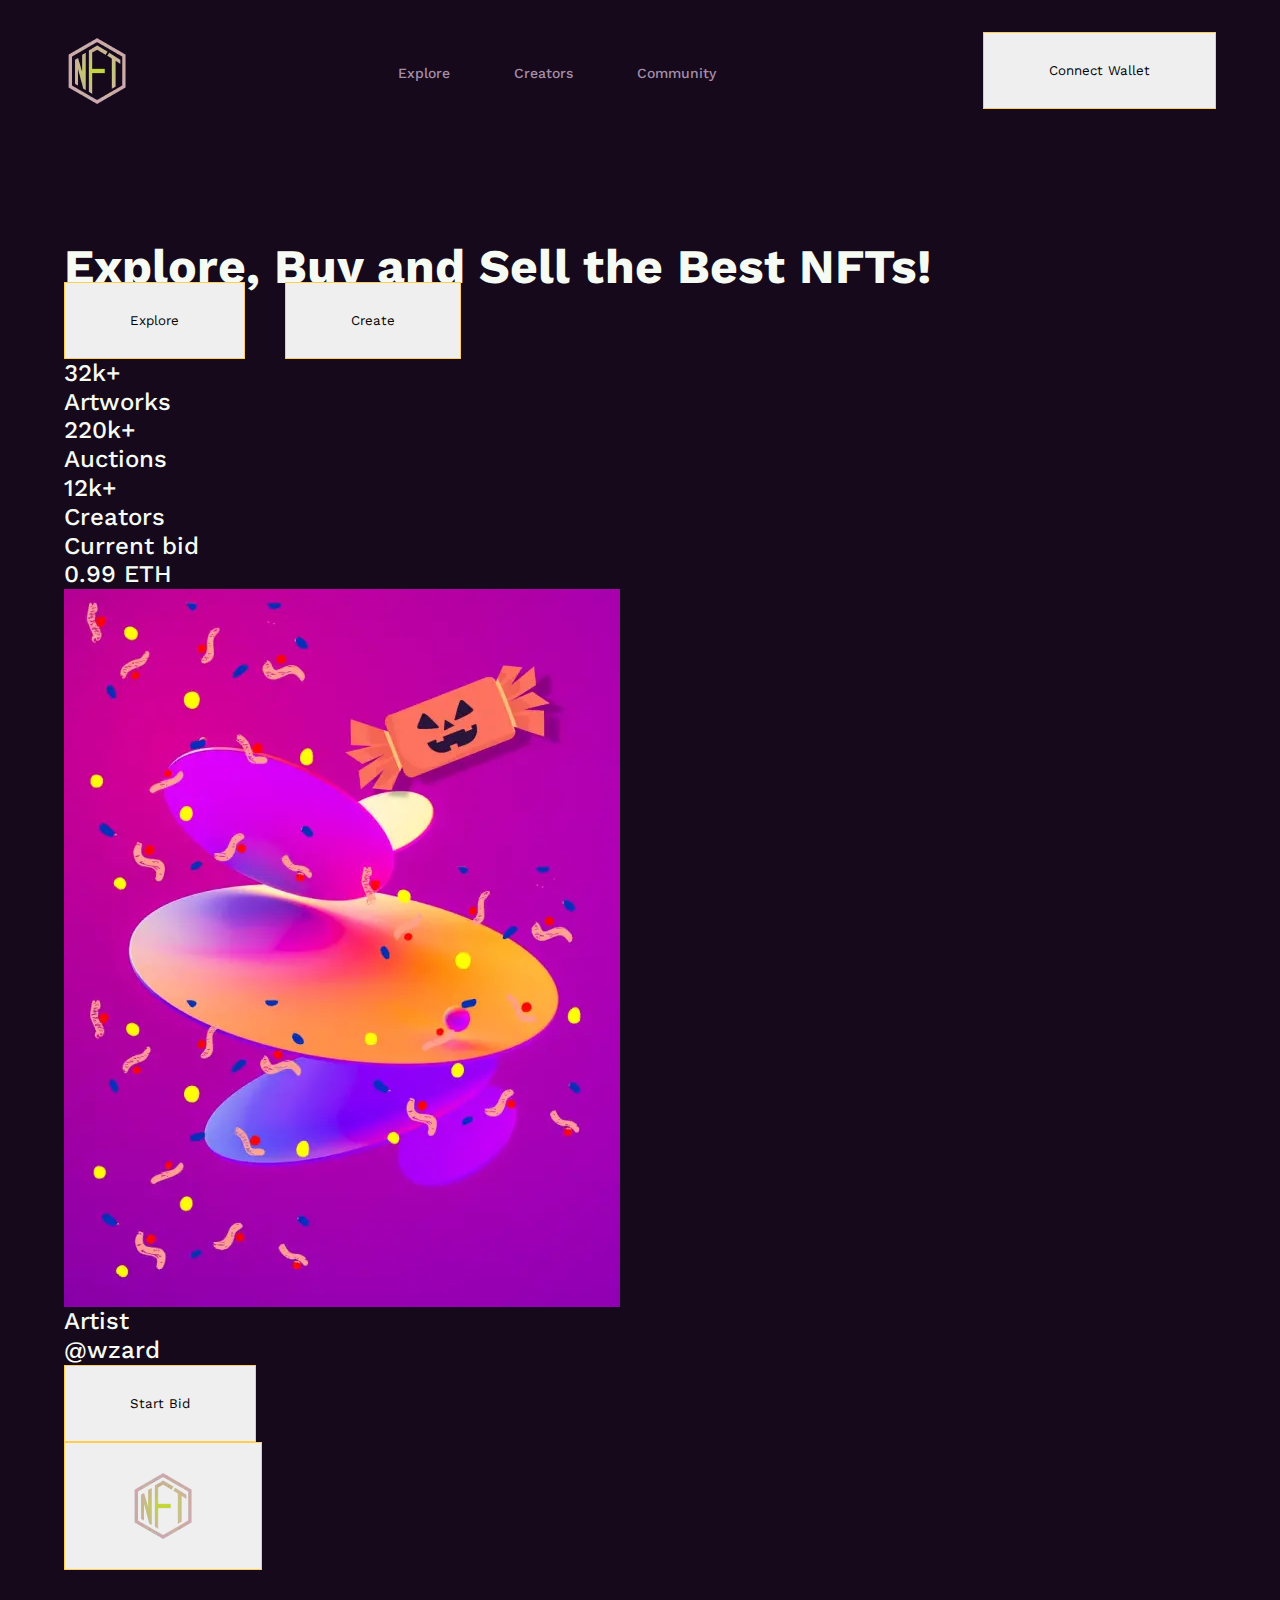
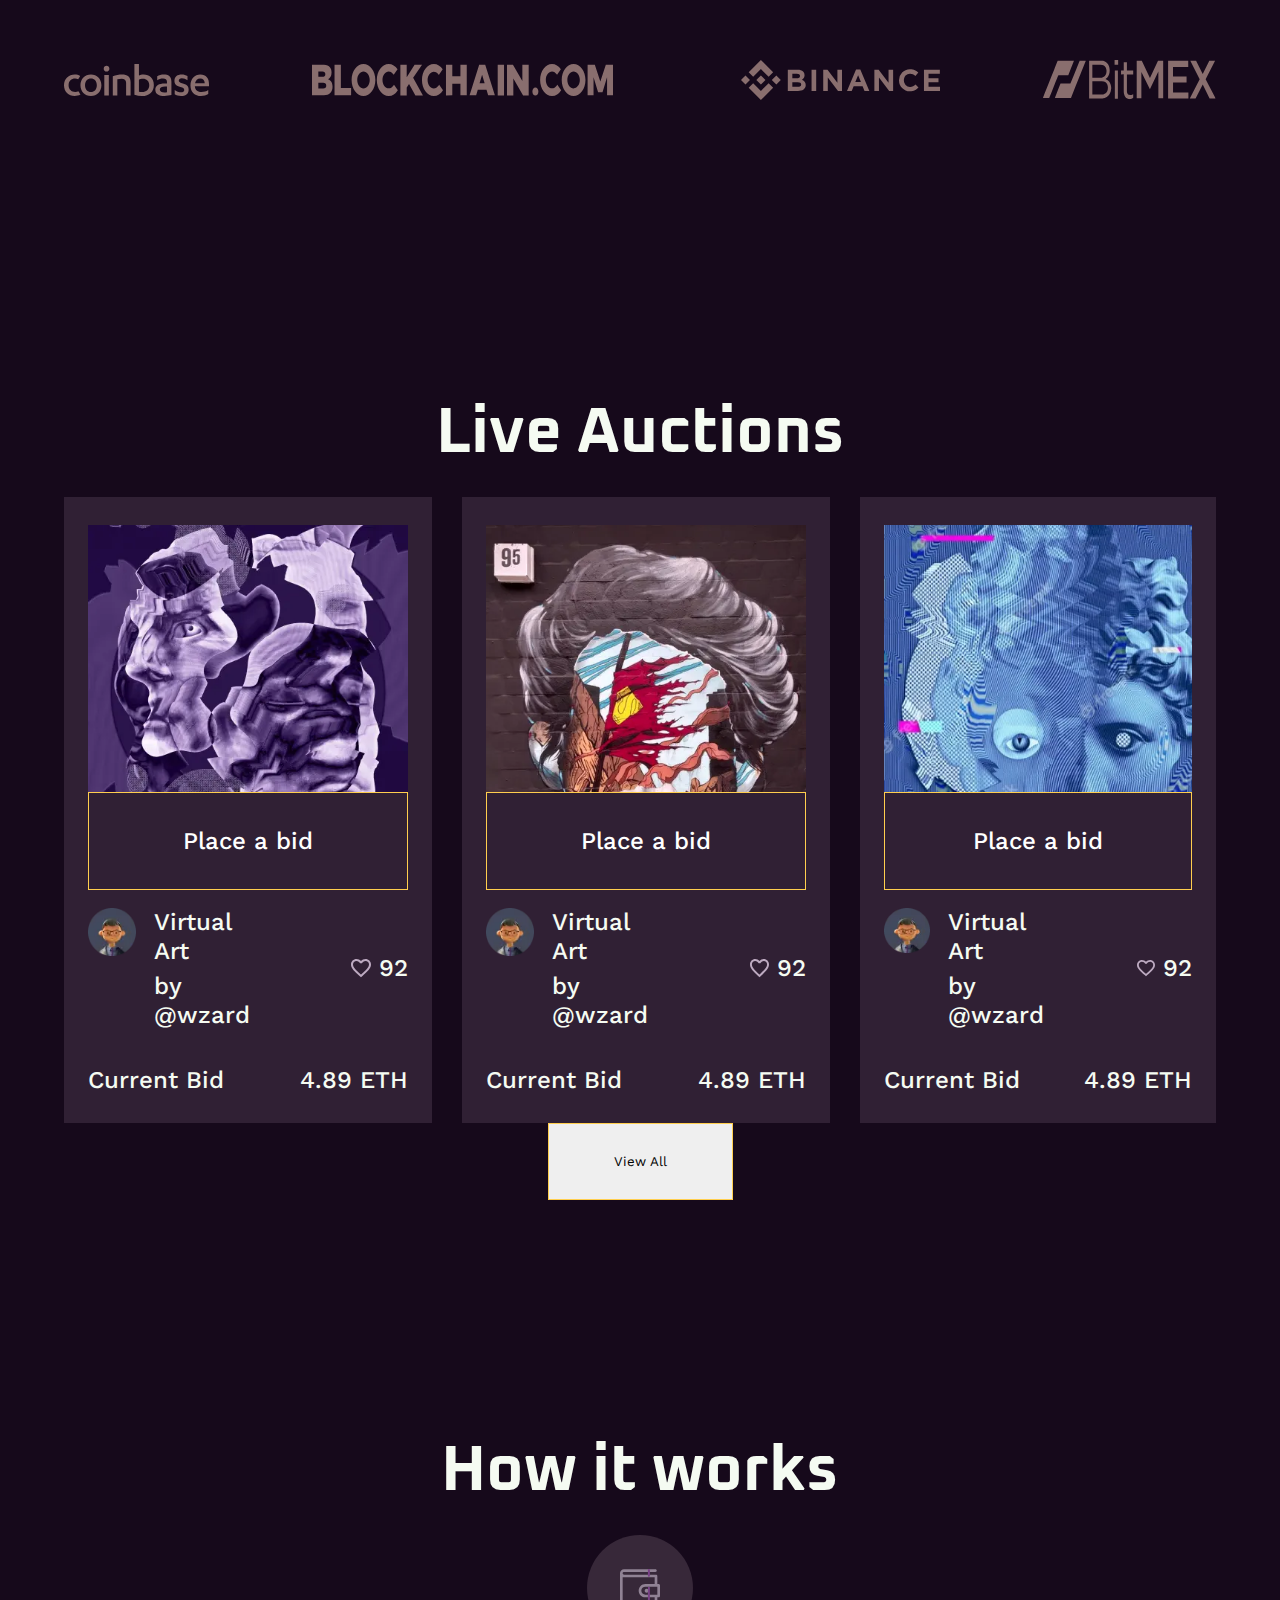
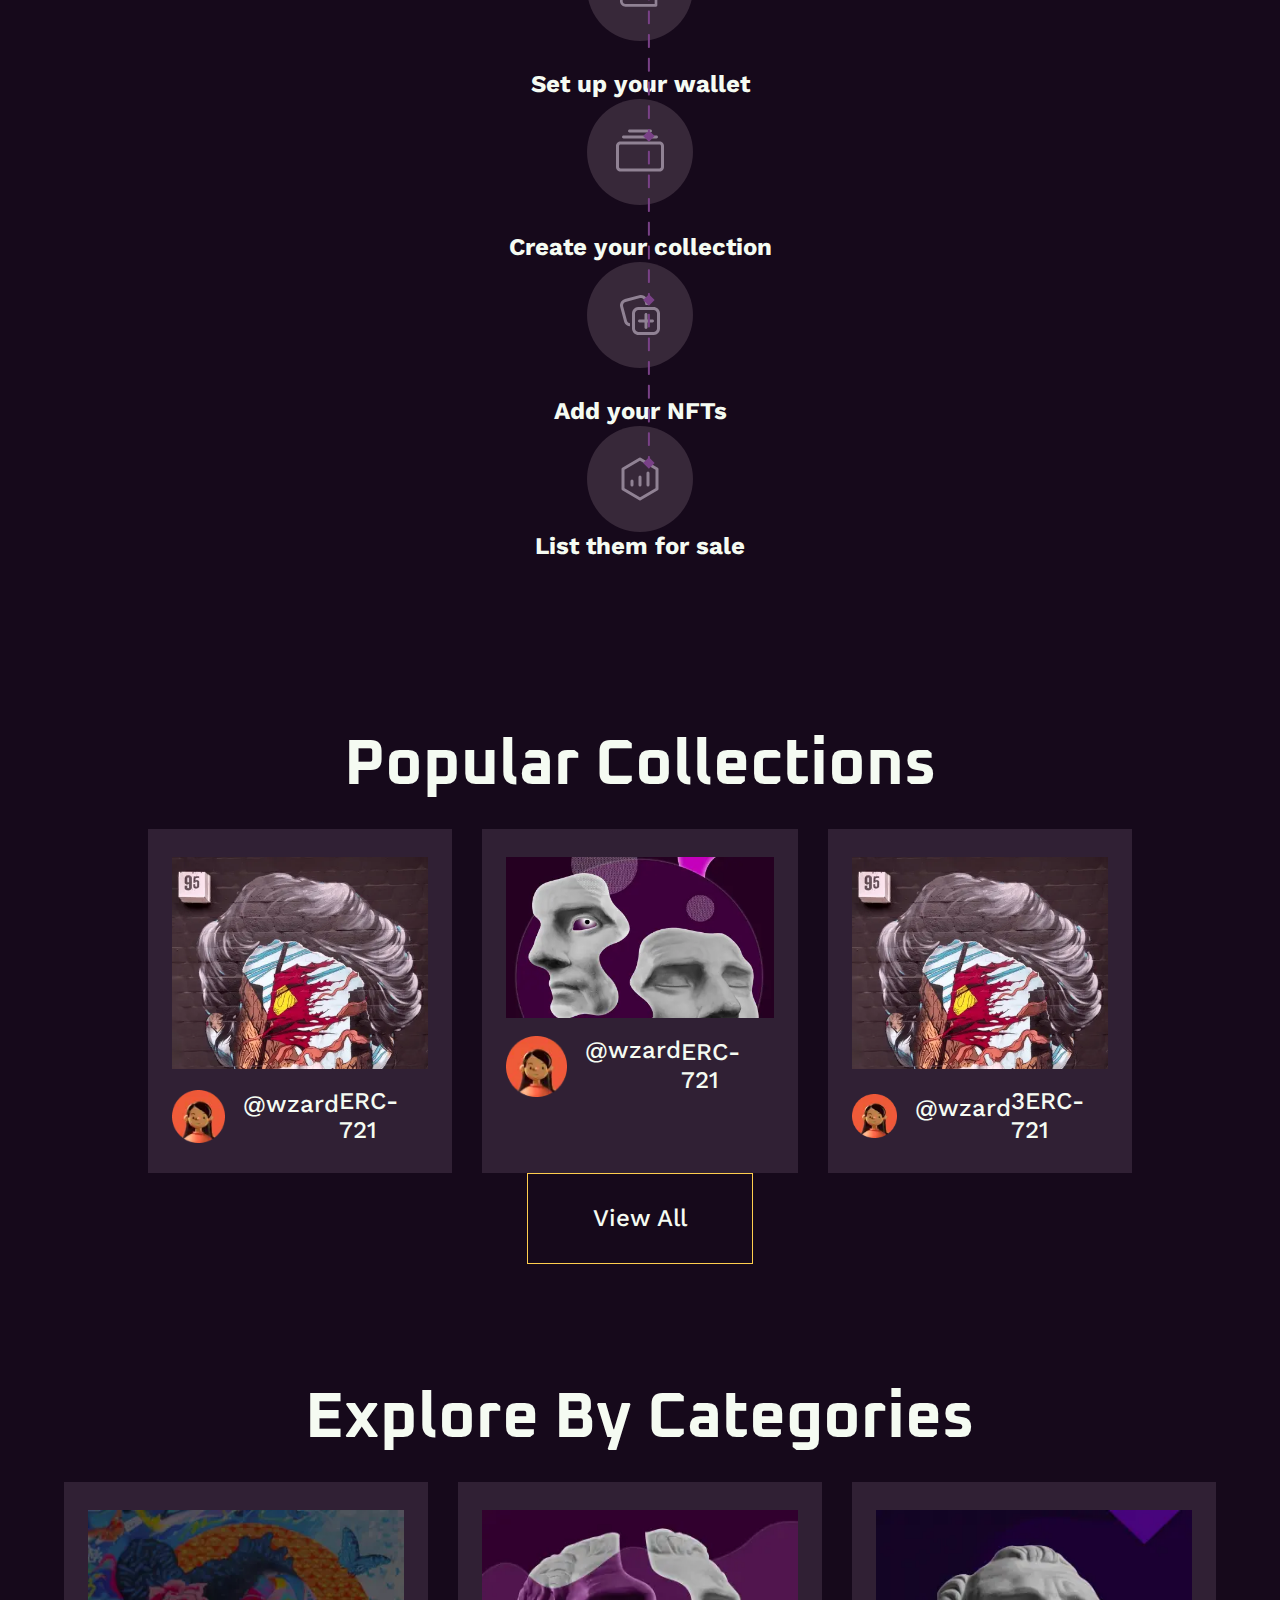
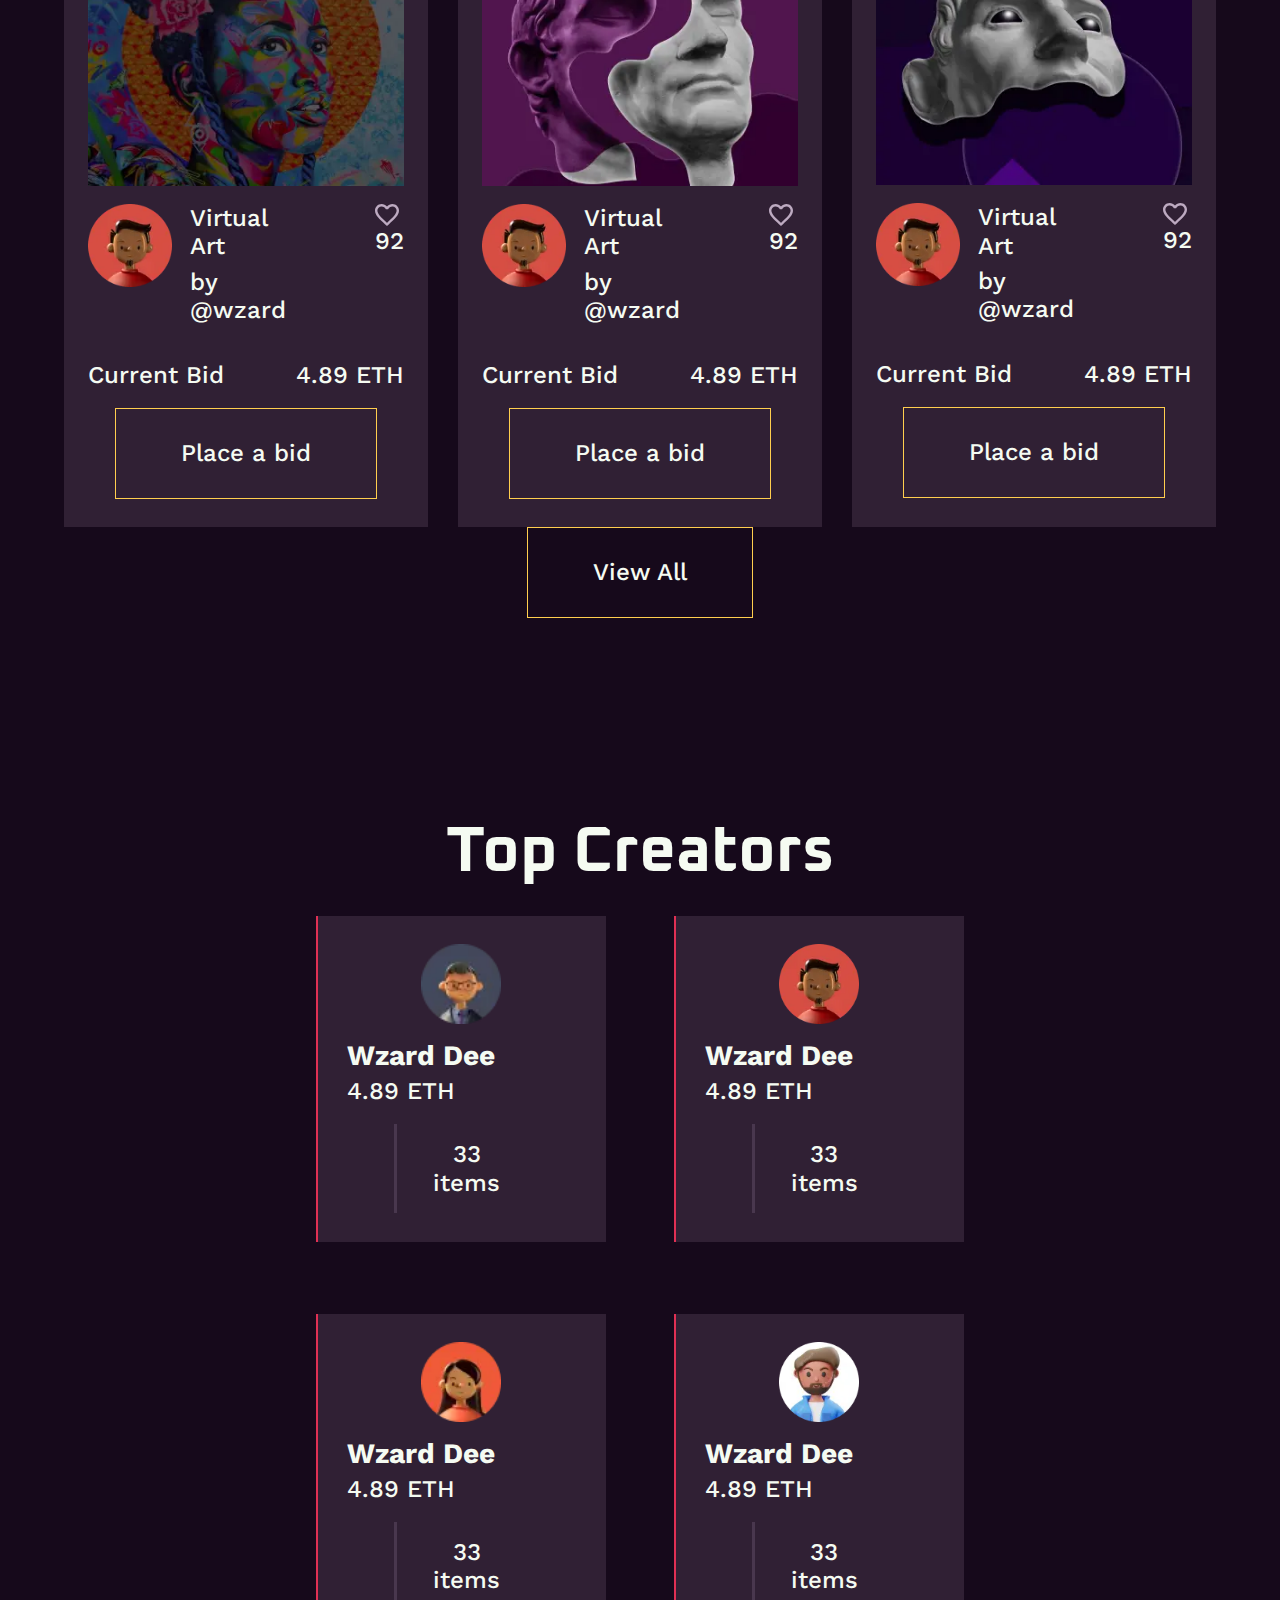
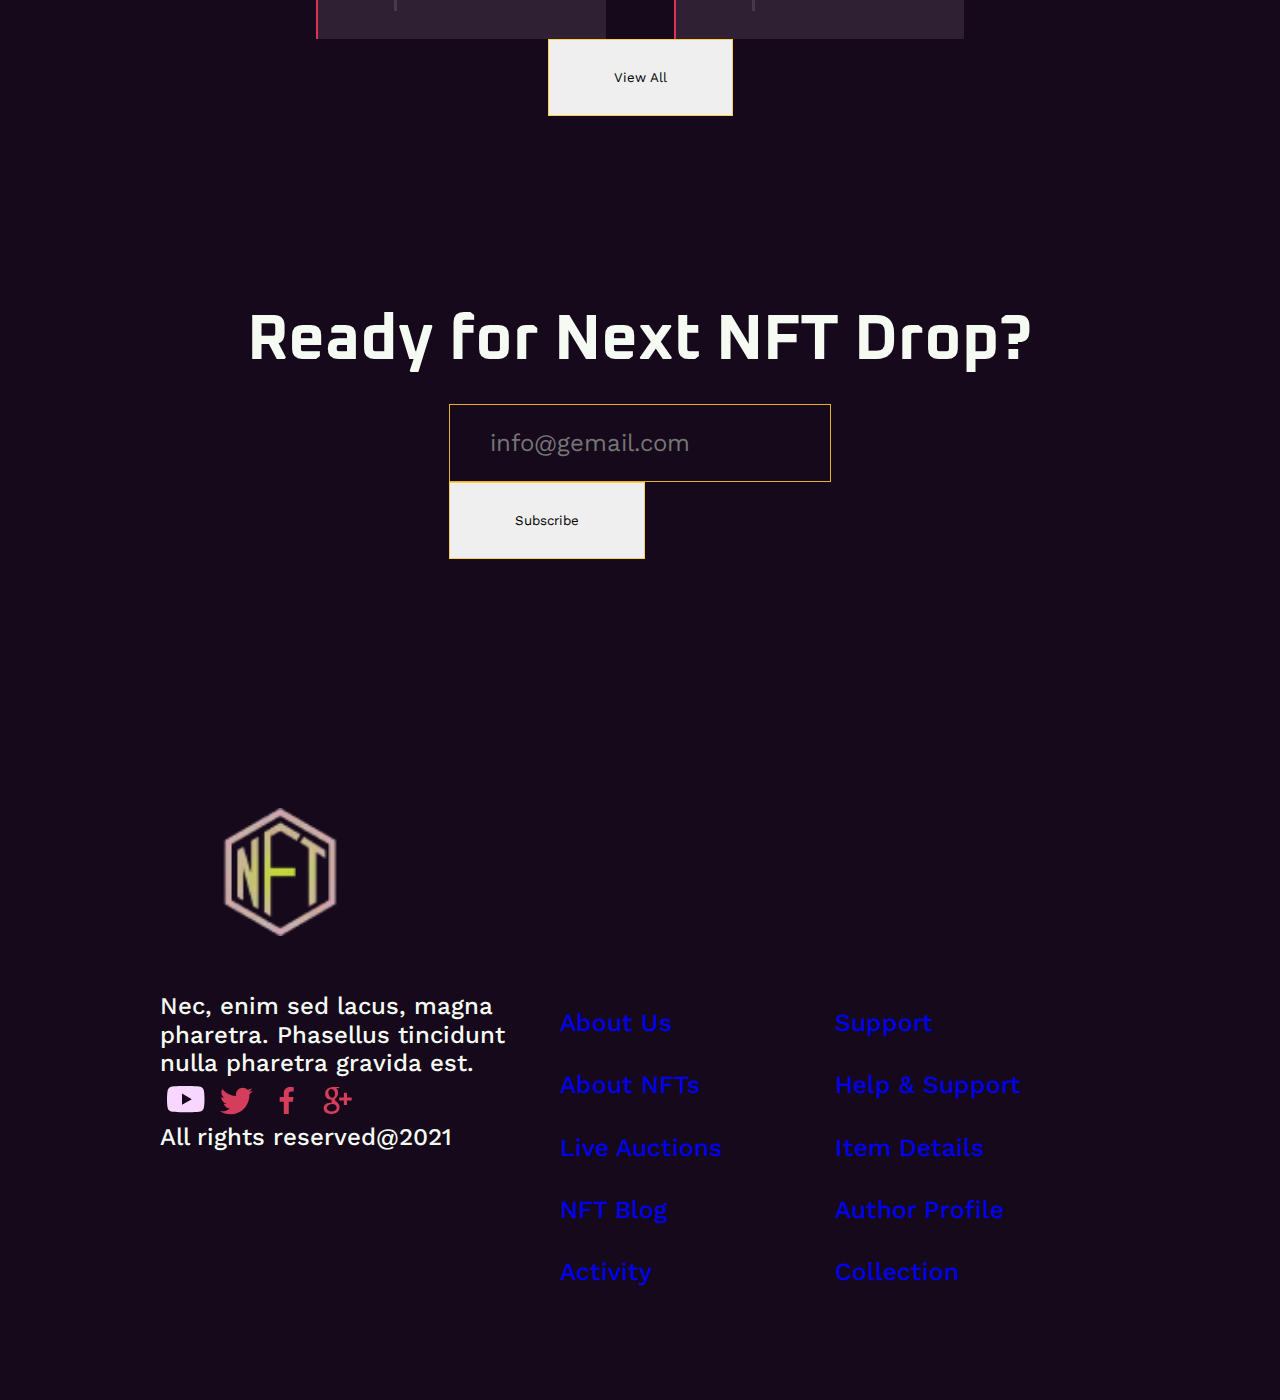
==== commit 6505abf3: "Add files via upload" ====
--- a/index.html
+++ b/index.html
@@ -1 +1 @@
-<!DOCTYPE html><html lang="en"><head><meta charset="UTF-8"><!--meta(name='viewport' content="1440px")--><meta name="format-detection" content="telephone=yes"><meta name="robots" content="all"><meta name="keywords" content="ключевые слова"><meta name="description" content="Описание страницы сайта."><meta name="viewport" content="width=device-width, initial-scale=1.0"><link rel="icon" type="image/x-icon" href="img/logo/logo.png"><script language="JavaScript" src="js/script.js"></script><title>NFT Marketplace</title><link href="https://fonts.googleapis.com/css?family=Work+Sans:400;500;600;700&amp;display=swap" rel="stylesheet"><link href="https://fonts.googleapis.com/css?family=Oxanium:400;500;600&amp;display=swap" rel="stylesheet"><link rel="stylesheet" href="css/reset.css"><link rel="stylesheet" href="css/style.css"><link rel="stylesheet" href="css/fonts.css"></head><body></body><div class="wrapper"><header class="header"><div class="header__container container fdr"><a class="header__logo logo" href="#"> <img src="img/logo/logo.webp" alt="some photo"></a><nav class="header__menu menu"><ul class="menu__list"><li class="menu__item"><a class="menu__link" href="#">Explore</a></li><li class="menu__item"><a class="menu__link" href="#">Creators</a></li><li class="menu__item"><a class="menu__link" href="#">Community</a></li></ul></nav><div class="header__button"><button class="header__button button">Connect Wallet</button></div><div class="menu-burger"><img src="img/menu_burger.svg" alt="some photo"></div></div></header><main class="page"> <section class="page__main-block main-block"><div class="main-block__container container fdr"><div class="main-block__info"><h1 class="main-block__block-title">Explore, Buy and Sell the Best NFTs!</h1><div class="main-block__buttons buttons"><button class="main-block__button button bg_button">Explore</button><button class="main-block__button button">Create</button></div><div class="main-block__stats"><div class="main-block__stats-block"><div class="main-block__stats-title">32k+</div><div class="main-block__stats-txt">Artworks</div></div><div class="main-block__stats-block"><div class="main-block__stats-title">220k+</div><div class="main-block__stats-txt">Auctions</div></div><div class="main-block__stats-block"><div class="main-block__stats-title">12k+</div><div class="main-block__stats-txt">Creators</div></div></div></div><div class="main-block__main-img-wrapper main-img"><div class="main-img__header"><div class="main-img__bid"><div class="main-img__bid-txt">Current bid</div><div class="main-img__bid-value">0.99 ETH</div></div><div class="main-img__ends"><div class="main-img__ends-txt"></div><div class="main-img__ends-value"></div></div></div><div class="main-img__img"><img src="img/nft/main_image.webp" alt="some photo"></div><div class="main-img__footer"><div class="main-img__artist"><div class="main-img__artist-txt">Artist</div><div class="main-img__artist-name">@wzard</div></div><button class="main-img__footer-button button bg_button">Start Bid</button></div><button class="main-block__scroll button button"><picture> <source srcset="img/logo/logo.webp" type="image/webp">  <source srcset="img/logo/logo.png" type="image/png">  <img src="img/logo/logo.png" alt="some photo"></picture></button></div></div></section><section class="page__clients clients"><div class="clients__container container fdr">           <div class="clients__row"><div class="clients__img"> <img src="img/clients/clients1.svg" alt="some photo"></div><div class="clients__img"> <img src="img/clients/clients2.svg" alt="some photo"></div></div><div class="clients__row"><div class="clients__img"> <img src="img/clients/clients3.svg" alt="some photo"></div><div class="clients__img"> <img src="img/clients/clients4.svg" alt="some photo"></div></div></div></section><section class="page__live-auctions live-auctions"><div class="live-auctions__container container"><h2 class="live-auctions__block-title">Live Auctions</h2><div class="live-auctions__arrows"><div class="live-auctions__arrow"></div><div class="live-auctions__arrow"></div></div><div class="live-auctions__cards cards"><div class="live-auctions__card card"><div class="live-auctions__card-img-wrapper"><div class="live-auctions__card-img"><img src="img/nft/nft_image1.webp" alt="some photo"></div><div class="live-auctions__card-button button">Place a bid</div></div><div class="live-auctions__card-info card-info"><div class="live-auctions__card-autor card-autor"><div class="live-auctions__card-img-data img-data"><div class="live-auctions__card-autor-icon"><img src="img/profiles/profile_image1.webp" alt="some photo"></div><div class="live-auctions__card-img-info card-img-info"><div class="live-auctions__card-img-name">Virtual Art</div><div class="live-auctions__card-autor-name">by @wzard</div></div></div><div class="live-auctions__card-likes card-likes"><div class="live-auctions__card-likes-icon card-likes-icon"><img src="img/likes_icon.svg" alt="some photo"></div><div class="live-auctions__card-likes-value">92</div></div></div><div class="live-auctions__card-bid card-bid"><div class="live-auctions__card-bid-txt">Current Bid</div><div class="live-auctions__card-bid-value">4.89 ETH</div></div></div></div><div class="live-auctions__card card"><div class="live-auctions__card-img-wrapper"><div class="live-auctions__card-img"><img src="img/nft/nft_image2.webp" alt="some photo"></div><div class="live-auctions__card-button button">Place a bid</div></div><div class="live-auctions__card-info card-info"><div class="live-auctions__card-autor card-autor"><div class="live-auctions__card-img-data img-data"><div class="live-auctions__card-autor-icon"><img src="img/profiles/profile_image1.webp" alt="some photo"></div><div class="live-auctions__card-img-info card-img-info"><div class="live-auctions__card-img-name">Virtual Art</div><div class="live-auctions__card-autor-name">by @wzard</div></div></div><div class="live-auctions__card-likes card-likes"><div class="live-auctions__card-likes-icon card-likes-icon"><img src="img/likes_icon.svg" alt="some photo"></div><div class="live-auctions__card-likes-value">92</div></div></div><div class="live-auctions__card-bid card-bid"><div class="live-auctions__card-bid-txt">Current Bid</div><div class="live-auctions__card-bid-value">4.89 ETH</div></div></div></div><div class="live-auctions__card card"><div class="live-auctions__card-img-wrapper"><div class="live-auctions__card-img"><img src="img/nft/nft_image3.webp" alt="some photo"></div><div class="live-auctions__card-button button">Place a bid</div></div><div class="live-auctions__card-info card-info"><div class="live-auctions__card-autor card-autor"><div class="live-auctions__card-img-data img-data"><div class="live-auctions__card-autor-icon"><img src="img/profiles/profile_image1.webp" alt="some photo"></div><div class="live-auctions__card-img-info card-img-info"><div class="live-auctions__card-img-name">Virtual Art</div><div class="live-auctions__card-autor-name">by @wzard</div></div></div><div class="live-auctions__card-likes card-likes"><div class="live-auctions__card-likes-icon card-likes-icon"><img src="img/likes_icon.svg" alt="some photo"></div><div class="live-auctions__card-likes-value">92</div></div></div><div class="live-auctions__card-bid card-bid"><div class="live-auctions__card-bid-txt">Current Bid</div><div class="live-auctions__card-bid-value">4.89 ETH</div></div></div></div></div><button class="live-auctions__button button view_button">View All</button></div></section><section class="page__how-it-works how-it-works"><div class="how-it-works__container container"><h2 class="how-it-works__block-title">How it works</h2><div class="how-it-works__block"><div class="how-it-works__illustration"><div class="how-it-works__illustration-img"><img src="img/how_it_works/icon1.svg" alt="some photo"></div><div class="how-it-works__illustration-arrow"><img src="img/how_it_works/Vector1.svg" alt="some photo"></div><h4 class="how-it-works__illustration-txt">Set up your wallet</h4></div><div class="how-it-works__illustration"><div class="how-it-works__illustration-img"><img src="img/how_it_works/icon2.svg" alt="some photo"></div><div class="how-it-works__illustration-arrow"><img src="img/how_it_works/Vector1.svg" alt="some photo"></div><h4 class="how-it-works__illustration-txt">Create your collection</h4></div><div class="how-it-works__illustration"><div class="how-it-works__illustration-img"><img src="img/how_it_works/icon3.svg" alt="some photo"></div><div class="how-it-works__illustration-arrow"><img src="img/how_it_works/Vector1.svg" alt="some photo"></div><h4 class="how-it-works__illustration-txt">Add your NFTs</h4></div><div class="how-it-works__illustration"><div class="how-it-works__illustration-img"><img src="img/how_it_works/icon4.svg" alt="some photo"></div><div class="how-it-works__illustration-arrow"></div><h4 class="how-it-works__illustration-txt">List them for sale</h4></div></div></div></section><section class="page__popular-collections popular-collections"><div class="popular-collections__container container"><h2 class="popular-collections__block-title">Popular Collections</h2><div class="popular-collections__cards cards"><div class="popular-collections__card card"><div class="popular-collections__card-img"><img src="img/nft/nft_image2.webp" alt="some photo"></div><div class="popular-collections__card-info"><div class="popular-collections__card-img-data img-data"><div class="popular-collections__card-info-icon"><img src="img/profiles/profile_image2.webp" alt="some photo"></div><div class="popular-collections__card-info-name">@wzard</div></div><div class="popular-collections__card-info-txt">ERC-721</div></div></div><div class="popular-collections__card card"><div class="popular-collections__card-img"><img src="img/nft/nft_image4.webp" alt="some photo"></div><div class="popular-collections__card-info"><div class="popular-collections__card-img-data img-data"><div class="popular-collections__card-info-icon"><img src="img/profiles/profile_image2.webp" alt="some photo"></div><div class="popular-collections__card-info-name">@wzard</div></div><div class="popular-collections__card-info-txt">ERC-721</div></div></div><div class="popular-collections__card card"><div class="popular-collections__card-img"><img src="img/nft/nft_image2.webp" alt="some photo"></div><div class="popular-collections__card-info"><div class="popular-collections__card-img-data img-data"><div class="popular-collections__card-info-icon"><img src="img/profiles/profile_image2.webp" alt="some photo"></div><div class="popular-collections__card-info-name">@wzard</div></div><div class="popular-collections__card-info-txt">3ERC-721</div></div></div></div><div class="popular-collections__arrow"></div><div class="popular-collections__button button view_button">View All</div></div></section><section class="page__explore-by-categories explore-by-categories"><div class="explore-by-categories__container container"><h2 class="explore-by-categories__block-title">Explore By Categories</h2><div class="explore-by-categories__cards cards"><div class="explore-by-categories__card card"><div class="explore-by-categories__card-img-wrapper"><div class="explore-by-categories__card-img"><img src="img/nft/nft_image5.webp" alt="some photo"></div></div><div class="explore-by-categories__card-info card-info"><div class="explore-by-categories__card-autor card-autor"><div class="explore-by-categories__card-img-data img-data"><div class="explore-by-categories__card-autor-icon"><img src="img/profiles/profile_image3.webp" alt="some photo"></div><div class="explore-by-categories__card-img-info card-img-info"><div class="explore-by-categories__card-img-name">Virtual Art</div><div class="explore-by-categories__card-autor-name">by @wzard</div></div></div><div class="explore-by-categories__card-likes"><div class="explore-by-categories__card-likes-icon card-likes-icon"><img src="img/likes_icon.svg" alt="some photo"></div><div class="explore-by-categories__card-likes-value">92</div></div></div><div class="explore-by-categories__card-bid card-bid"><div class="explore-by-categories__card-bid-txt">Current Bid</div><div class="explore-by-categories__card-bid-value">4.89 ETH</div></div></div><div class="explore-by-categories__card-button button bg_button">Place a bid</div></div><div class="explore-by-categories__card card"><div class="explore-by-categories__card-img-wrapper"><div class="explore-by-categories__card-img"><img src="img/nft/nft_image6.webp" alt="some photo"></div></div><div class="explore-by-categories__card-info card-info"><div class="explore-by-categories__card-autor card-autor"><div class="explore-by-categories__card-img-data img-data"><div class="explore-by-categories__card-autor-icon"><img src="img/profiles/profile_image3.webp" alt="some photo"></div><div class="explore-by-categories__card-img-info card-img-info"><div class="explore-by-categories__card-img-name">Virtual Art</div><div class="explore-by-categories__card-autor-name">by @wzard</div></div></div><div class="explore-by-categories__card-likes"><div class="explore-by-categories__card-likes-icon card-likes-icon"><img src="img/likes_icon.svg" alt="some photo"></div><div class="explore-by-categories__card-likes-value">92</div></div></div><div class="explore-by-categories__card-bid card-bid"><div class="explore-by-categories__card-bid-txt">Current Bid</div><div class="explore-by-categories__card-bid-value">4.89 ETH</div></div></div><div class="explore-by-categories__card-button button bg_button">Place a bid</div></div><div class="explore-by-categories__card card"><div class="explore-by-categories__card-img-wrapper"><div class="explore-by-categories__card-img"><img src="img/nft/nft_image7.webp" alt="some photo"></div></div><div class="explore-by-categories__card-info card-info"><div class="explore-by-categories__card-autor card-autor"><div class="explore-by-categories__card-img-data img-data"><div class="explore-by-categories__card-autor-icon"><img src="img/profiles/profile_image3.webp" alt="some photo"></div><div class="explore-by-categories__card-img-info card-img-info"><div class="explore-by-categories__card-img-name">Virtual Art</div><div class="explore-by-categories__card-autor-name">by @wzard</div></div></div><div class="explore-by-categories__card-likes"><div class="explore-by-categories__card-likes-icon card-likes-icon"><img src="img/likes_icon.svg" alt="some photo"></div><div class="explore-by-categories__card-likes-value">92</div></div></div><div class="explore-by-categories__card-bid card-bid"><div class="explore-by-categories__card-bid-txt">Current Bid</div><div class="explore-by-categories__card-bid-value">4.89 ETH</div></div></div><div class="explore-by-categories__card-button button bg_button">Place a bid</div></div></div><div class="explore-by-categories__button button view_button">View All</div></div></section><section class="page__top-creators top-creators"><div class="top-creators__container container"><h2 class="top-creators__block-title">Top Creators</h2><div class="top-creators__creators"><div class="top-creators__row"><div class="top-creators__creators-card card"><div class="top-creators__creator-photo"><img src="img/profiles/profile_image1.webp" alt="some photo"></div><div class="top-creators__creator-info card-img-info"><h3 class="top-creators__creator-name">Wzard Dee</h3><div class="top-creators__creator-price">4.89 ETH</div></div><div class="top-creators__creator-items creator-items"><div class="top-creators__creator-items-value">33</div><div class="top-creators__creator-items-txt">items</div></div></div><div class="top-creators__creators-card card"><div class="top-creators__creator-photo"><img src="img/profiles/profile_image2.webp" alt="some photo"></div><div class="top-creators__creator-info card-img-info"><h3 class="top-creators__creator-name">Wzard Dee</h3><div class="top-creators__creator-price">4.89 ETH</div></div><div class="top-creators__creator-items creator-items"><div class="top-creators__creator-items-value">33</div><div class="top-creators__creator-items-txt">items</div></div></div></div><div class="top-creators__row"><div class="top-creators__creators-card card"><div class="top-creators__creator-photo"><img src="img/profiles/profile_image3.webp" alt="some photo"></div><div class="top-creators__creator-info card-img-info"><h3 class="top-creators__creator-name">Wzard Dee</h3><div class="top-creators__creator-price">4.89 ETH</div></div><div class="top-creators__creator-items creator-items"><div class="top-creators__creator-items-value">33</div><div class="top-creators__creator-items-txt">items</div></div></div><div class="top-creators__creators-card card"><div class="top-creators__creator-photo"><img src="img/profiles/profile_image4.webp" alt="some photo"></div><div class="top-creators__creator-info card-img-info"><h3 class="top-creators__creator-name">Wzard Dee</h3><div class="top-creators__creator-price">4.89 ETH</div></div><div class="top-creators__creator-items creator-items"><div class="top-creators__creator-items-value">33</div><div class="top-creators__creator-items-txt">items</div></div></div></div></div><button class="top-creators__creators button view_button">View All</button></div></section><section class="page__subscribe subscribe"><div class="subscribe__container container"><h2 class="subscribe__block-title">Ready for Next NFT Drop?</h2><div class="subscribe__block subscribe_block"><form class="subscribe__email-input" action="http://foo.com" method="post"></form><input type="email" name="email" placeholder="info@gemail.com" ><button class="subscribe__button button bg_button">Subscribe</button></div></div></section><footer class="footer"><div class="footer__container container fdr"><a class="footer__logo logo" href="#"><img src="img/logo/logo.webp" alt="some photo"></a><div class="footer__block"><div class="footer__sub-block"><div class="footer__column"><div class="footer__text">Nec, enim sed lacus, magna pharetra. Phasellus tincidunt nulla pharetra gravida est. </div><div class="footer__social"><div class="footer__social-img"><img src="img/social/socials1.svg" alt="some photo"></div><div class="footer__social-img"><img src="img/social/socials2.svg" alt="some photo"></div><div class="footer__social-img"><img src="img/social/socials3.svg" alt="some photo"></div><div class="footer__social-img"><img src="img/social/socials4.svg" alt="some photo"></div></div><div class="footer__license">All rights reserved@2021</div></div></div><div class="footer__sub-block"><div class="footer__column"><a class="footer__link" href="#">About Us</a><a class="footer__link" href="#">About NFTs</a><a class="footer__link" href="#">Live Auctions</a><a class="footer__link" href="#">NFT Blog</a><a class="footer__link" href="#">Activity</a></div><div class="footer__column"><a class="footer__link" href="#">Support</a><a class="footer__link" href="#">Help &amp; Support</a><a class="footer__link" href="#">Item Details</a><a class="footer__link" href="#">Author Profile</a><a class="footer__link" href="#">Collection</a></div></div></div></div></footer><section class="popup" id="popup"><div class="popup__container container" id="popup__container"><h2 class="popup__block-title">Ready for Next NFT Drop?</h2><div class="popup__block subscribe_block"><form class="popup__email-input" action="http://foo.com" method="post"></form><input type="email" name="email" placeholder="example@email.ru"><button class="popup__button button bg_button">Subscribe</button></div></div></section></main></div></html>+<!DOCTYPE html><html lang="en"><head><meta charset="UTF-8"><!--meta(name='viewport' content="1440px")--><meta name="format-detection" content="telephone=yes"><meta name="robots" content="all"><meta name="keywords" content="ключевые слова"><meta name="description" content="Описание страницы сайта."><meta name="viewport" content="width=device-width, initial-scale=1.0"><link rel="icon" type="image/x-icon" href="img/logo/logo.png"><script src="js/script.js"></script><title>NFT Marketplace</title><link href="https://fonts.googleapis.com/css?family=Work+Sans:400;500;600;700&amp;display=swap" rel="stylesheet"><link href="https://fonts.googleapis.com/css?family=Oxanium:400;500;600&amp;display=swap" rel="stylesheet"><link rel="stylesheet" href="css/reset.css"><link rel="stylesheet" href="css/style.css"><link rel="stylesheet" href="css/fonts.css"></head><body><div class="wrapper"><header class="header"><div class="header__container container fdr"><a class="header__logo logo" href="#"> <img src="img/logo/logo.webp" alt="some photo"></a><nav class="header__menu menu"><ul class="menu__list"><li class="menu__item"><a class="menu__link" href="#">Explore</a></li><li class="menu__item"><a class="menu__link" href="#">Creators</a></li><li class="menu__item"><a class="menu__link" href="#">Community</a></li></ul></nav><div class="header__button"><button class="header__button button">Connect Wallet</button></div><div class="menu-burger"><img src="img/menu_burger.svg" alt="some photo"></div></div></header><main class="page"> <section class="page__main-block main-block"><div class="main-block__container container fdr"><div class="main-block__info"><h1 class="main-block__block-title">Explore, Buy and Sell the Best NFTs!</h1><div class="main-block__buttons buttons"><button class="main-block__button button bg-button">Explore</button><button class="main-block__button button">Create</button></div><div class="main-block__stats"><div class="main-block__stats-block"><div class="main-block__stats-title">32k+</div><div class="main-block__stats-txt">Artworks</div></div><div class="main-block__stats-block"><div class="main-block__stats-title">220k+</div><div class="main-block__stats-txt">Auctions</div></div><div class="main-block__stats-block"><div class="main-block__stats-title">12k+</div><div class="main-block__stats-txt">Creators</div></div></div></div><div class="main-block__main-img-wrapper main-img"><div class="main-img__header"><div class="main-img__bid"><div class="main-img__bid-txt">Current bid</div><div class="main-img__bid-value">0.99 ETH</div></div><div class="main-img__ends"><div class="main-img__ends-txt"></div><div class="main-img__ends-value"></div></div></div><div class="main-img__img"><img src="img/nft/main_image.webp" alt="some photo"></div><div class="main-img__footer"><div class="main-img__artist"><div class="main-img__artist-txt">Artist</div><div class="main-img__artist-name">@wzard</div></div><button class="main-img__footer-button button bg-button">Start Bid</button></div><button class="main-block__scroll button button"><picture> <source srcset="img/logo/logo.webp" type="image/webp">  <source srcset="img/logo/logo.png" type="image/png">  <img src="img/logo/logo.png" alt="some photo"></picture></button></div></div><div class="page__clients clients"><div class="clients__container container fdr">           <div class="clients__row"><div class="clients__img"> <img src="img/clients/clients1.svg" alt="some photo"></div><div class="clients__img"> <img src="img/clients/clients2.svg" alt="some photo"></div></div><div class="clients__row"><div class="clients__img"> <img src="img/clients/clients3.svg" alt="some photo"></div><div class="clients__img"> <img src="img/clients/clients4.svg" alt="some photo"></div></div></div></div></section><section class="page__live-auctions live-auctions"><div class="live-auctions__container container"><h2 class="live-auctions__block-title">Live Auctions</h2><div class="live-auctions__arrows"><div class="live-auctions__arrow"></div><div class="live-auctions__arrow"></div></div><div class="live-auctions__cards cards"><div class="live-auctions__card card"><div class="live-auctions__card-img-wrapper"><div class="live-auctions__card-img"><img src="img/nft/nft_image1.webp" alt="some photo"></div><div class="live-auctions__card-button button">Place a bid</div></div><div class="live-auctions__card-info card-info"><div class="live-auctions__card-autor card-autor"><div class="live-auctions__card-img-data img-data"><div class="live-auctions__card-autor-icon"><img src="img/profiles/profile_image1.webp" alt="some photo"></div><div class="live-auctions__card-img-info card-img-info"><div class="live-auctions__card-img-name">Virtual Art</div><div class="live-auctions__card-autor-name">by @wzard</div></div></div><div class="live-auctions__card-likes card-likes"><div class="live-auctions__card-likes-icon card-likes-icon"><img src="img/likes_icon.svg" alt="some photo"></div><div class="live-auctions__card-likes-value">92</div></div></div><div class="live-auctions__card-bid card-bid"><div class="live-auctions__card-bid-txt">Current Bid</div><div class="live-auctions__card-bid-value">4.89 ETH</div></div></div></div><div class="live-auctions__card card"><div class="live-auctions__card-img-wrapper"><div class="live-auctions__card-img"><img src="img/nft/nft_image2.webp" alt="some photo"></div><div class="live-auctions__card-button button">Place a bid</div></div><div class="live-auctions__card-info card-info"><div class="live-auctions__card-autor card-autor"><div class="live-auctions__card-img-data img-data"><div class="live-auctions__card-autor-icon"><img src="img/profiles/profile_image1.webp" alt="some photo"></div><div class="live-auctions__card-img-info card-img-info"><div class="live-auctions__card-img-name">Virtual Art</div><div class="live-auctions__card-autor-name">by @wzard</div></div></div><div class="live-auctions__card-likes card-likes"><div class="live-auctions__card-likes-icon card-likes-icon"><img src="img/likes_icon.svg" alt="some photo"></div><div class="live-auctions__card-likes-value">92</div></div></div><div class="live-auctions__card-bid card-bid"><div class="live-auctions__card-bid-txt">Current Bid</div><div class="live-auctions__card-bid-value">4.89 ETH</div></div></div></div><div class="live-auctions__card card"><div class="live-auctions__card-img-wrapper"><div class="live-auctions__card-img"><img src="img/nft/nft_image3.webp" alt="some photo"></div><div class="live-auctions__card-button button">Place a bid</div></div><div class="live-auctions__card-info card-info"><div class="live-auctions__card-autor card-autor"><div class="live-auctions__card-img-data img-data"><div class="live-auctions__card-autor-icon"><img src="img/profiles/profile_image1.webp" alt="some photo"></div><div class="live-auctions__card-img-info card-img-info"><div class="live-auctions__card-img-name">Virtual Art</div><div class="live-auctions__card-autor-name">by @wzard</div></div></div><div class="live-auctions__card-likes card-likes"><div class="live-auctions__card-likes-icon card-likes-icon"><img src="img/likes_icon.svg" alt="some photo"></div><div class="live-auctions__card-likes-value">92</div></div></div><div class="live-auctions__card-bid card-bid"><div class="live-auctions__card-bid-txt">Current Bid</div><div class="live-auctions__card-bid-value">4.89 ETH</div></div></div></div></div><button class="live-auctions__button button view-button">View All</button></div></section><section class="page__how-it-works how-it-works"><div class="how-it-works__container container"><h2 class="how-it-works__block-title">How it works</h2><div class="how-it-works__block"><div class="how-it-works__illustration"><div class="how-it-works__illustration-img"><img src="img/how_it_works/icon1.svg" alt="some photo"></div><div class="how-it-works__illustration-arrow"><img src="img/how_it_works/Vector1.svg" alt="some photo"></div><h4 class="how-it-works__illustration-txt">Set up your wallet</h4></div><div class="how-it-works__illustration"><div class="how-it-works__illustration-img"><img src="img/how_it_works/icon2.svg" alt="some photo"></div><div class="how-it-works__illustration-arrow"><img src="img/how_it_works/Vector1.svg" alt="some photo"></div><h4 class="how-it-works__illustration-txt">Create your collection</h4></div><div class="how-it-works__illustration"><div class="how-it-works__illustration-img"><img src="img/how_it_works/icon3.svg" alt="some photo"></div><div class="how-it-works__illustration-arrow"><img src="img/how_it_works/Vector1.svg" alt="some photo"></div><h4 class="how-it-works__illustration-txt">Add your NFTs</h4></div><div class="how-it-works__illustration"><div class="how-it-works__illustration-img"><img src="img/how_it_works/icon4.svg" alt="some photo"></div><div class="how-it-works__illustration-arrow"></div><h4 class="how-it-works__illustration-txt">List them for sale</h4></div></div></div></section><section class="page__popular-collections popular-collections"><div class="popular-collections__container container"><h2 class="popular-collections__block-title">Popular Collections</h2><div class="popular-collections__cards cards"><div class="popular-collections__card card"><div class="popular-collections__card-img"><img src="img/nft/nft_image2.webp" alt="some photo"></div><div class="popular-collections__card-info"><div class="popular-collections__card-img-data img-data"><div class="popular-collections__card-info-icon"><img src="img/profiles/profile_image2.webp" alt="some photo"></div><div class="popular-collections__card-info-name">@wzard</div></div><div class="popular-collections__card-info-txt">ERC-721</div></div></div><div class="popular-collections__card card"><div class="popular-collections__card-img"><img src="img/nft/nft_image4.webp" alt="some photo"></div><div class="popular-collections__card-info"><div class="popular-collections__card-img-data img-data"><div class="popular-collections__card-info-icon"><img src="img/profiles/profile_image2.webp" alt="some photo"></div><div class="popular-collections__card-info-name">@wzard</div></div><div class="popular-collections__card-info-txt">ERC-721</div></div></div><div class="popular-collections__card card"><div class="popular-collections__card-img"><img src="img/nft/nft_image2.webp" alt="some photo"></div><div class="popular-collections__card-info"><div class="popular-collections__card-img-data img-data"><div class="popular-collections__card-info-icon"><img src="img/profiles/profile_image2.webp" alt="some photo"></div><div class="popular-collections__card-info-name">@wzard</div></div><div class="popular-collections__card-info-txt">3ERC-721</div></div></div></div><div class="popular-collections__arrow"></div><div class="popular-collections__button button view-button">View All</div></div></section><section class="page__explore-by-categories explore-by-categories"><div class="explore-by-categories__container container"><h2 class="explore-by-categories__block-title">Explore By Categories</h2><div class="explore-by-categories__cards cards"><div class="explore-by-categories__card card"><div class="explore-by-categories__card-img-wrapper"><div class="explore-by-categories__card-img"><img src="img/nft/nft_image5.webp" alt="some photo"></div></div><div class="explore-by-categories__card-info card-info"><div class="explore-by-categories__card-autor card-autor"><div class="explore-by-categories__card-img-data img-data"><div class="explore-by-categories__card-autor-icon"><img src="img/profiles/profile_image3.webp" alt="some photo"></div><div class="explore-by-categories__card-img-info card-img-info"><div class="explore-by-categories__card-img-name">Virtual Art</div><div class="explore-by-categories__card-autor-name">by @wzard</div></div></div><div class="explore-by-categories__card-likes"><div class="explore-by-categories__card-likes-icon card-likes-icon"><img src="img/likes_icon.svg" alt="some photo"></div><div class="explore-by-categories__card-likes-value">92</div></div></div><div class="explore-by-categories__card-bid card-bid"><div class="explore-by-categories__card-bid-txt">Current Bid</div><div class="explore-by-categories__card-bid-value">4.89 ETH</div></div></div><div class="explore-by-categories__card-button button bg-button">Place a bid</div></div><div class="explore-by-categories__card card"><div class="explore-by-categories__card-img-wrapper"><div class="explore-by-categories__card-img"><img src="img/nft/nft_image6.webp" alt="some photo"></div></div><div class="explore-by-categories__card-info card-info"><div class="explore-by-categories__card-autor card-autor"><div class="explore-by-categories__card-img-data img-data"><div class="explore-by-categories__card-autor-icon"><img src="img/profiles/profile_image3.webp" alt="some photo"></div><div class="explore-by-categories__card-img-info card-img-info"><div class="explore-by-categories__card-img-name">Virtual Art</div><div class="explore-by-categories__card-autor-name">by @wzard</div></div></div><div class="explore-by-categories__card-likes"><div class="explore-by-categories__card-likes-icon card-likes-icon"><img src="img/likes_icon.svg" alt="some photo"></div><div class="explore-by-categories__card-likes-value">92</div></div></div><div class="explore-by-categories__card-bid card-bid"><div class="explore-by-categories__card-bid-txt">Current Bid</div><div class="explore-by-categories__card-bid-value">4.89 ETH</div></div></div><div class="explore-by-categories__card-button button bg-button">Place a bid</div></div><div class="explore-by-categories__card card"><div class="explore-by-categories__card-img-wrapper"><div class="explore-by-categories__card-img"><img src="img/nft/nft_image7.webp" alt="some photo"></div></div><div class="explore-by-categories__card-info card-info"><div class="explore-by-categories__card-autor card-autor"><div class="explore-by-categories__card-img-data img-data"><div class="explore-by-categories__card-autor-icon"><img src="img/profiles/profile_image3.webp" alt="some photo"></div><div class="explore-by-categories__card-img-info card-img-info"><div class="explore-by-categories__card-img-name">Virtual Art</div><div class="explore-by-categories__card-autor-name">by @wzard</div></div></div><div class="explore-by-categories__card-likes"><div class="explore-by-categories__card-likes-icon card-likes-icon"><img src="img/likes_icon.svg" alt="some photo"></div><div class="explore-by-categories__card-likes-value">92</div></div></div><div class="explore-by-categories__card-bid card-bid"><div class="explore-by-categories__card-bid-txt">Current Bid</div><div class="explore-by-categories__card-bid-value">4.89 ETH</div></div></div><div class="explore-by-categories__card-button button bg-button">Place a bid</div></div></div><div class="explore-by-categories__button button view-button">View All</div></div></section><section class="page__top-creators top-creators"><div class="top-creators__container container"><h2 class="top-creators__block-title">Top Creators</h2><div class="top-creators__creators"><div class="top-creators__row"><div class="top-creators__creators-card card"><div class="top-creators__creator-photo"><img src="img/profiles/profile_image1.webp" alt="some photo"></div><div class="top-creators__creator-info card-img-info"><h3 class="top-creators__creator-name">Wzard Dee</h3><div class="top-creators__creator-price">4.89 ETH</div></div><div class="top-creators__creator-items creator-items"><div class="top-creators__creator-items-value">33</div><div class="top-creators__creator-items-txt">items</div></div></div><div class="top-creators__creators-card card"><div class="top-creators__creator-photo"><img src="img/profiles/profile_image2.webp" alt="some photo"></div><div class="top-creators__creator-info card-img-info"><h3 class="top-creators__creator-name">Wzard Dee</h3><div class="top-creators__creator-price">4.89 ETH</div></div><div class="top-creators__creator-items creator-items"><div class="top-creators__creator-items-value">33</div><div class="top-creators__creator-items-txt">items</div></div></div></div><div class="top-creators__row"><div class="top-creators__creators-card card"><div class="top-creators__creator-photo"><img src="img/profiles/profile_image3.webp" alt="some photo"></div><div class="top-creators__creator-info card-img-info"><h3 class="top-creators__creator-name">Wzard Dee</h3><div class="top-creators__creator-price">4.89 ETH</div></div><div class="top-creators__creator-items creator-items"><div class="top-creators__creator-items-value">33</div><div class="top-creators__creator-items-txt">items</div></div></div><div class="top-creators__creators-card card"><div class="top-creators__creator-photo"><img src="img/profiles/profile_image4.webp" alt="some photo"></div><div class="top-creators__creator-info card-img-info"><h3 class="top-creators__creator-name">Wzard Dee</h3><div class="top-creators__creator-price">4.89 ETH</div></div><div class="top-creators__creator-items creator-items"><div class="top-creators__creator-items-value">33</div><div class="top-creators__creator-items-txt">items</div></div></div></div></div><button class="top-creators__creators button view-button">View All</button></div></section><section class="page__subscribe subscribe"><div class="subscribe__container container"><h2 class="subscribe__block-title">Ready for Next NFT Drop?</h2><div class="subscribe__block subscribe-block"><form class="subscribe__email-input" action="http://foo.com" method="post"></form><input type="email" name="email" placeholder="info@gemail.com" ><button class="subscribe__button button bg-button">Subscribe</button></div></div></section><footer class="footer"><div class="footer__container container fdr"><a class="footer__logo logo" href="#"><img src="img/logo/logo.webp" alt="some photo"></a><div class="footer__block"><div class="footer__sub-block"><div class="footer__column"><div class="footer__text">Nec, enim sed lacus, magna pharetra. Phasellus tincidunt nulla pharetra gravida est. </div><div class="footer__social"><div class="footer__social-img"><img src="img/social/socials1.svg" alt="some photo"></div><div class="footer__social-img"><img src="img/social/socials2.svg" alt="some photo"></div><div class="footer__social-img"><img src="img/social/socials3.svg" alt="some photo"></div><div class="footer__social-img"><img src="img/social/socials4.svg" alt="some photo"></div></div><div class="footer__license">All rights reserved@2021</div></div></div><div class="footer__sub-block"><div class="footer__column"><a class="footer__link" href="#">About Us</a><a class="footer__link" href="#">About NFTs</a><a class="footer__link" href="#">Live Auctions</a><a class="footer__link" href="#">NFT Blog</a><a class="footer__link" href="#">Activity</a></div><div class="footer__column"><a class="footer__link" href="#">Support</a><a class="footer__link" href="#">Help &amp; Support</a><a class="footer__link" href="#">Item Details</a><a class="footer__link" href="#">Author Profile</a><a class="footer__link" href="#">Collection</a></div></div></div></div></footer><section class="popup" id="popup"><div class="popup__container container" id="popup__container"><h2 class="popup__block-title">Ready for Next NFT Drop?</h2><div class="popup__block subscribe-block"><form class="popup__email-input" action="http://foo.com" method="post"></form><input type="email" name="email" placeholder="example@email.ru"><button class="popup__button button bg-button">Subscribe</button></div></div></section></main></div></body></html>--- a/css/style.css
+++ b/css/style.css
@@ -83,12 +83,6 @@
     }
 }
 
-.cards {
-    display: -webkit-box;
-    display: -ms-flexbox;
-    display: flex;
-}
-
 .top-creators__creators {
     display: -webkit-box;
     display: -ms-flexbox;
@@ -98,19 +92,11 @@
     -webkit-box-pack: center;
     -ms-flex-pack: center;
     justify-content: center;
+    gap: clamp(1.25rem, 8vw, 3.75rem);
 }
 
 .how-it-works__block {
     grid-template-columns: 1fr;
-}
-
-.how-it-works__illustration {
-    -webkit-box-orient: vertical;
-    -webkit-box-direction: normal;
-    -ms-flex-direction: column;
-    flex-direction: column;
-    -ms-flex-wrap: wrap;
-    flex-wrap: wrap;
 }
 
 .how-it-works__illustration-arrow {
@@ -133,51 +119,50 @@
     flex-direction: row;
 }
 
-.popular-collections__card-info {
+img {
+    max-width: 100%;
+}
+
+.clients__img img {
+    min-width: 100px;
+    height: 100%;
+}
+
+.top-creators__creator-photo img {
+    width: clamp(3.125rem, 6.25vw, 6.25rem);
+}
+
+.top-creators__creators-card {
+    -webkit-box-orient: horizontal;
+    -webkit-box-direction: normal;
+    -ms-flex-direction: row;
+    flex-direction: row;
+    -webkit-box-shadow: 2px 0px 0px 0px #E03054 inset;
+    box-shadow: 2px 0px 0px 0px #E03054 inset;
+}
+
+.how-it-works__illustration {
+    display: -webkit-box;
+    display: -ms-flexbox;
+    display: flex;
+    -webkit-box-align: center;
+    -ms-flex-align: center;
+    align-items: center;
+    -webkit-box-orient: vertical;
+    -webkit-box-direction: normal;
+    -ms-flex-direction: column;
+    flex-direction: column;
+    -ms-flex-wrap: wrap;
+    flex-wrap: wrap;
+}
+
+.clients__row {
     display: -webkit-box;
     display: -ms-flexbox;
     display: flex;
     -webkit-box-pack: justify;
     -ms-flex-pack: justify;
     justify-content: space-between;
-    -webkit-box-align: center;
-    -ms-flex-align: center;
-    align-items: center;
-}
-
-img {
-    max-width: 100%;
-}
-
-.clients__img img {
-    min-width: 100px;
-    height: 100%;
-}
-
-.top-creators__creator-photo img {
-    width: clamp(3.125rem, 6.25vw, 6.25rem);
-}
-
-.how-it-works__illustration {
-    display: -webkit-box;
-    display: -ms-flexbox;
-    display: flex;
-    -webkit-box-align: center;
-    -ms-flex-align: center;
-    align-items: center;
-}
-
-.clients__row {
-    display: -webkit-box;
-    display: -ms-flexbox;
-    display: flex;
-    -webkit-box-pack: justify;
-    -ms-flex-pack: justify;
-    justify-content: space-between;
-}
-
-.top-creators__creators {
-    gap: clamp(1.25rem, 8vw, 3.75rem);
 }
 
 .card {
@@ -197,11 +182,10 @@
     background: #302034;
 }
 
-.img-data {
-    gap: 1rem;
-}
-
 .cards {
+    display: -webkit-box;
+    display: -ms-flexbox;
+    display: flex;
     gap: 30px;
 }
 
@@ -287,45 +271,55 @@
     -ms-flex-direction: row;
     flex-direction: row;
     width: 100%;
-}
-
-.img-data {
-    display: -webkit-box;
-    display: -ms-flexbox;
-    display: flex;
-}
-
-.card-bid {
     display: -webkit-box;
     display: -ms-flexbox;
     display: flex;
     -webkit-box-pack: justify;
     -ms-flex-pack: justify;
     justify-content: space-between;
-}
-
-.card-info {
+    -webkit-box-align: center;
+    -ms-flex-align: center;
+    align-items: center;
+}
+
+.img-data {
+    display: -webkit-box;
+    display: -ms-flexbox;
+    display: flex;
+    gap: 1rem;
+}
+
+.card-bid {
     display: -webkit-box;
     display: -ms-flexbox;
     display: flex;
     -webkit-box-pack: justify;
     -ms-flex-pack: justify;
     justify-content: space-between;
-    -webkit-box-orient: vertical;
-    -webkit-box-direction: normal;
-    -ms-flex-direction: column;
-    flex-direction: column;
-    width: 100%;
-    gap: 2rem;
-}
-
-.card-autor {
+}
+
+.card-info {
     display: -webkit-box;
     display: -ms-flexbox;
     display: flex;
     -webkit-box-pack: justify;
     -ms-flex-pack: justify;
     justify-content: space-between;
+    -webkit-box-orient: vertical;
+    -webkit-box-direction: normal;
+    -ms-flex-direction: column;
+    flex-direction: column;
+    width: 100%;
+    gap: 2rem;
+}
+
+.card-autor {
+    display: -webkit-box;
+    display: -ms-flexbox;
+    display: flex;
+    -webkit-box-pack: justify;
+    -ms-flex-pack: justify;
+    justify-content: space-between;
 }
 
 .card-likes-icon {
@@ -360,15 +354,6 @@
     align-items: center;
     border-left: 3px solid #49374E;
     padding: clamp(0.3125rem, 1.25vw, 1.25rem) clamp(0.625rem, 2.1875vw, 2.1875rem) clamp(0.3125rem, 1.25vw, 1.25rem) clamp(1.5625rem, 2.8125vw, 2.8125rem);
-}
-
-.top-creators__creators-card {
-    -webkit-box-orient: horizontal;
-    -webkit-box-direction: normal;
-    -ms-flex-direction: row;
-    flex-direction: row;
-    -webkit-box-shadow: 2px 0px 0px 0px #E03054 inset;
-    box-shadow: 2px 0px 0px 0px #E03054 inset;
 }
 
 h2 {
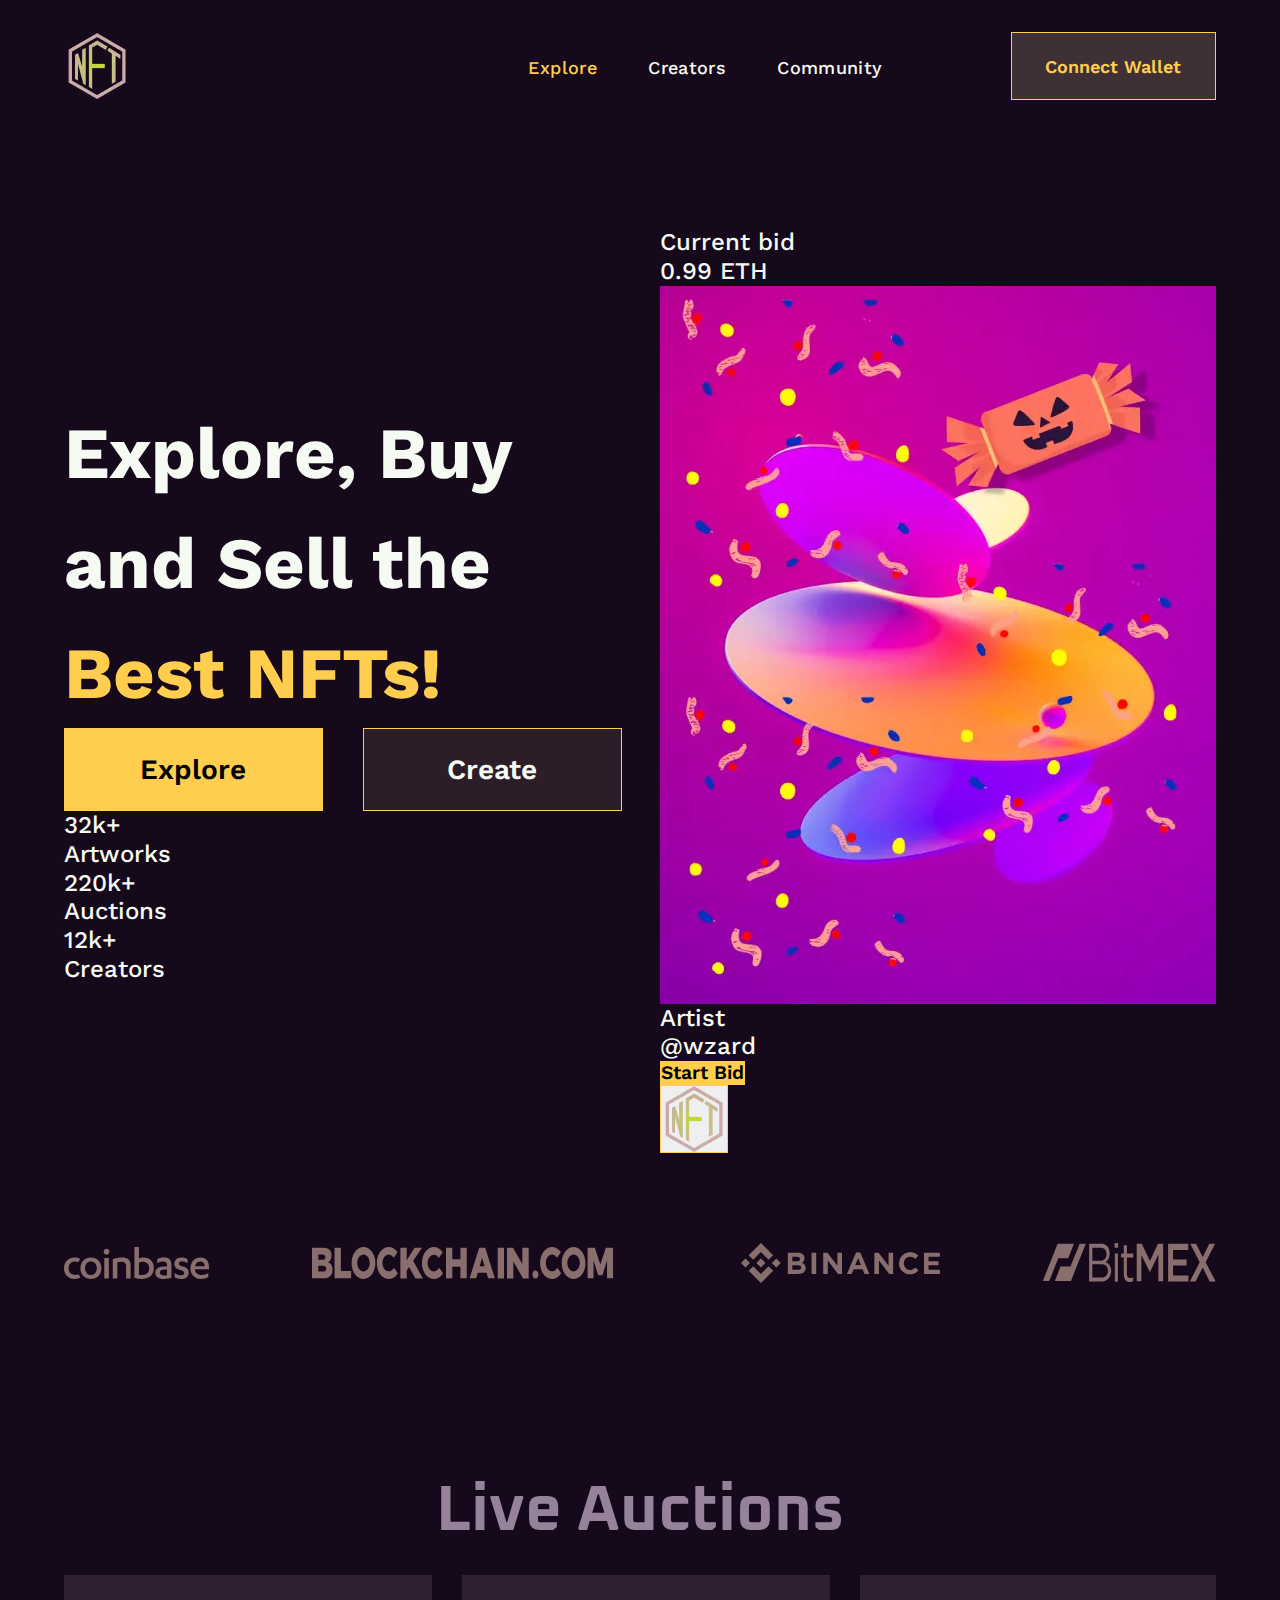
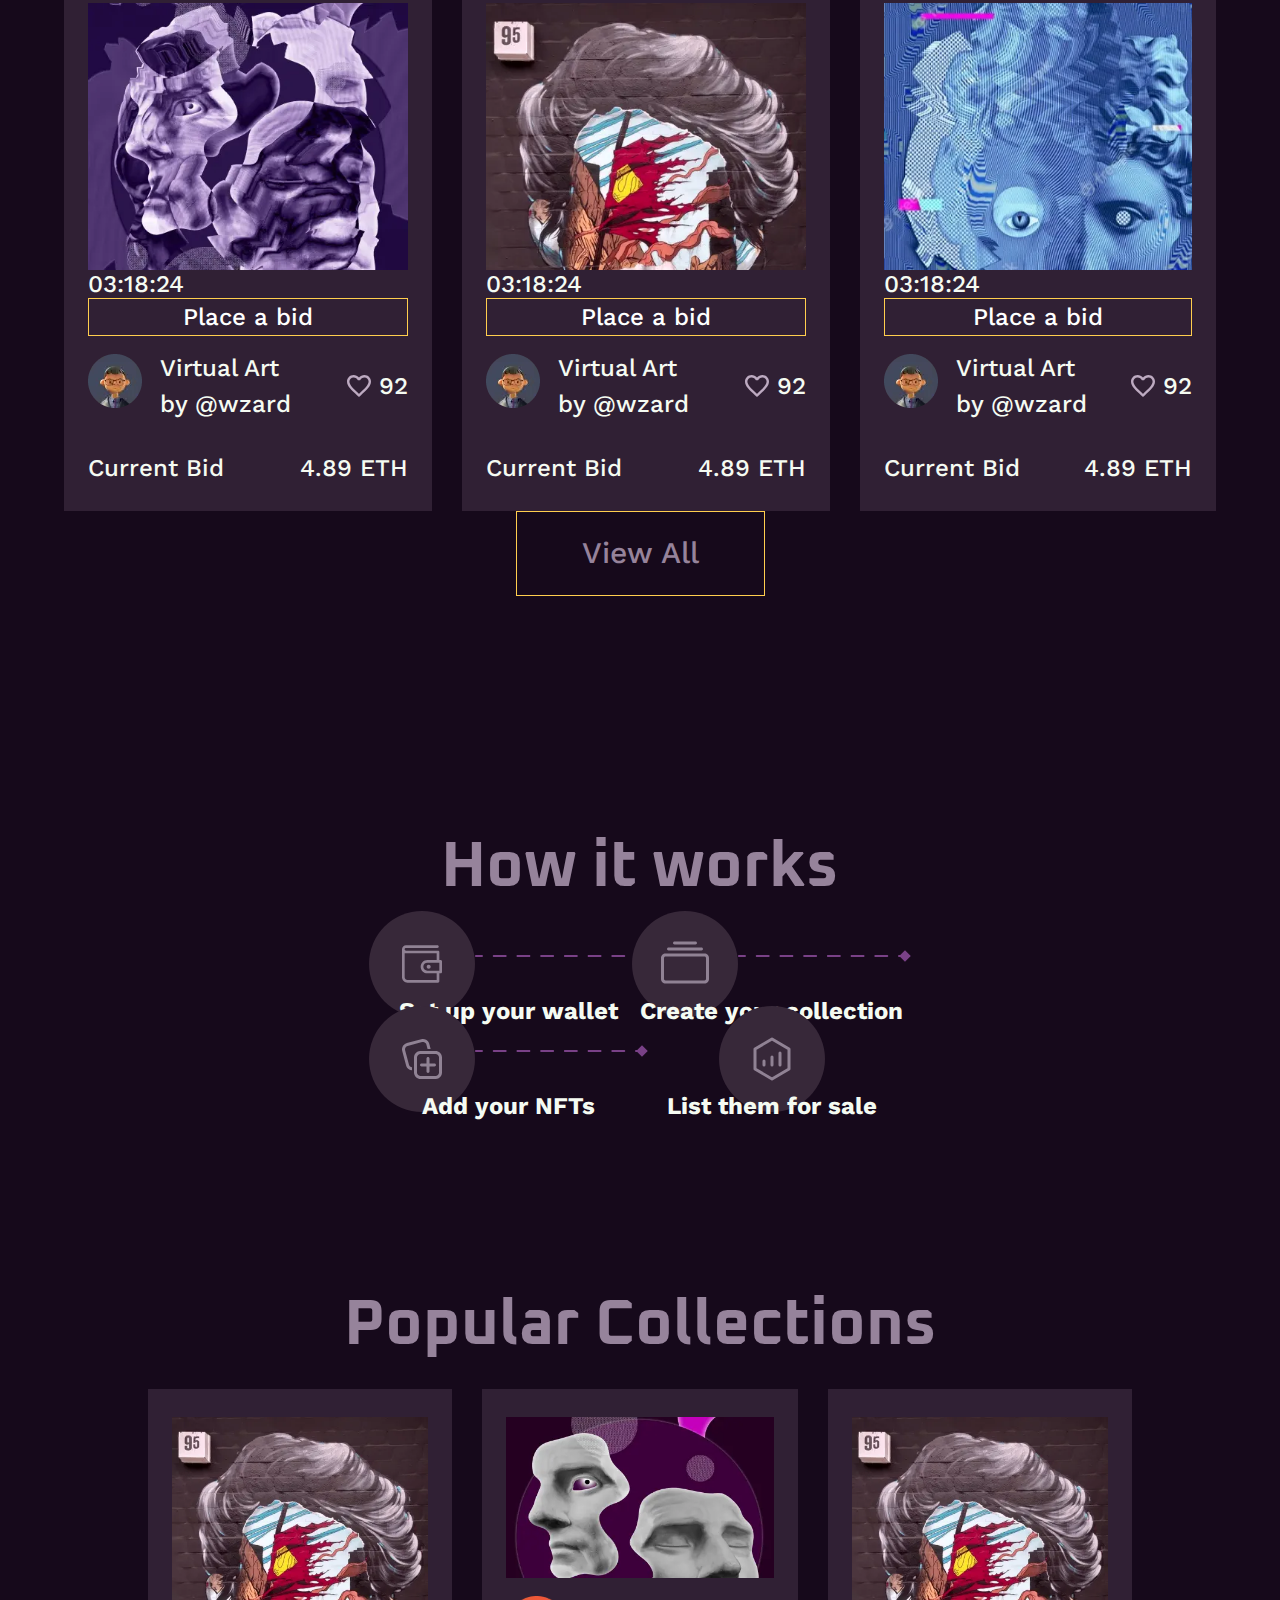
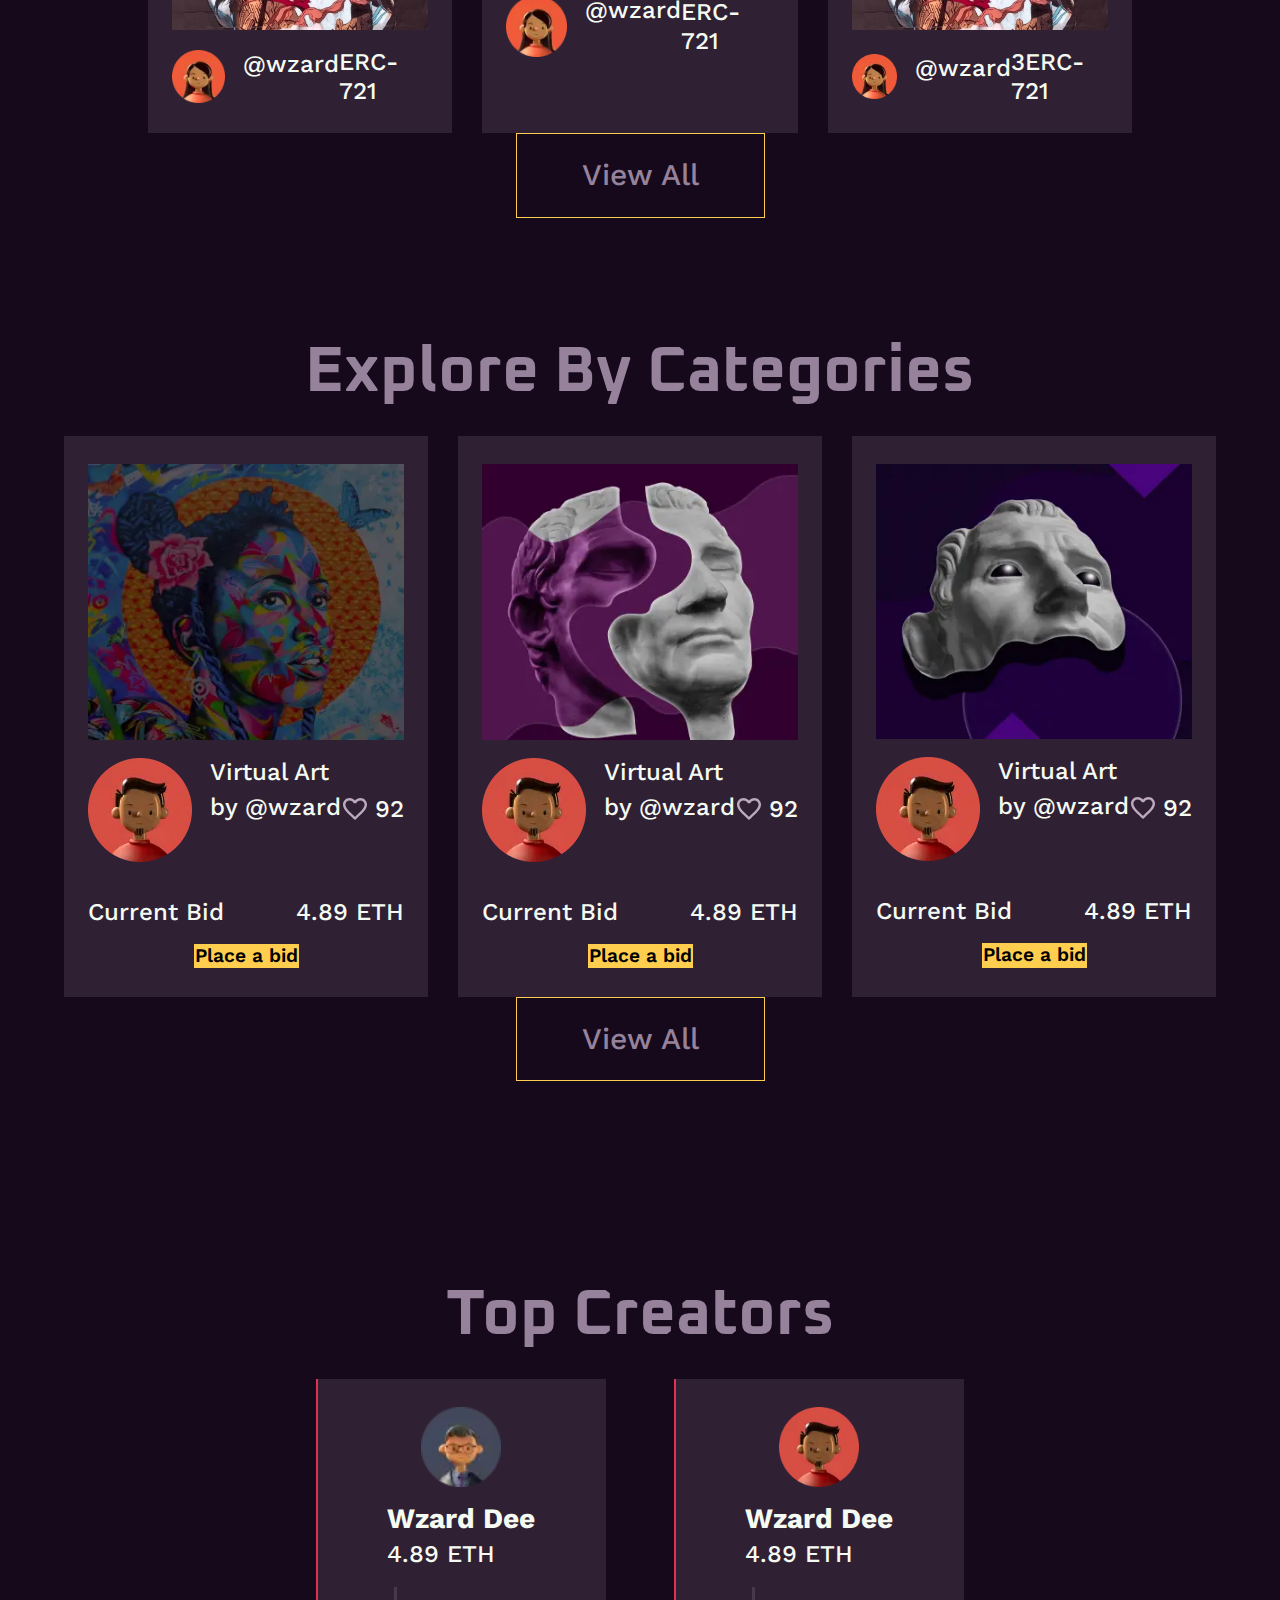
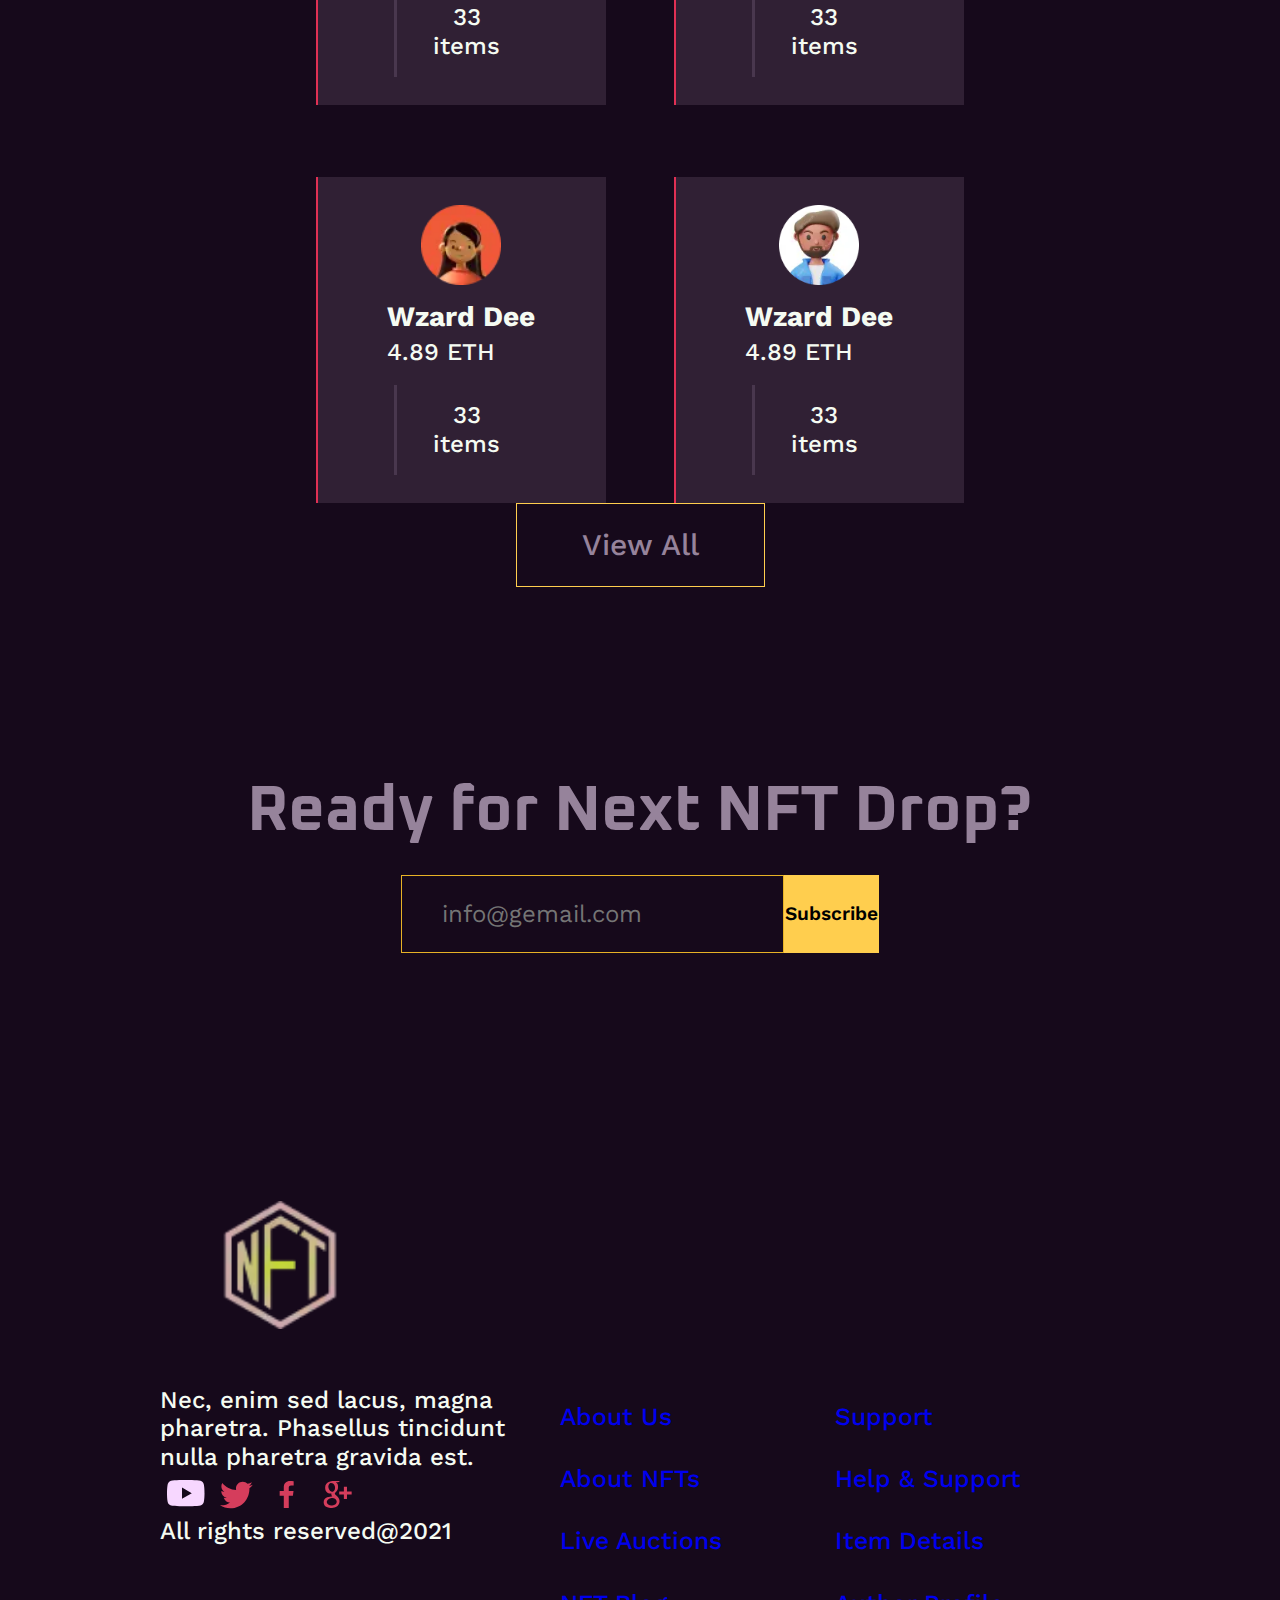
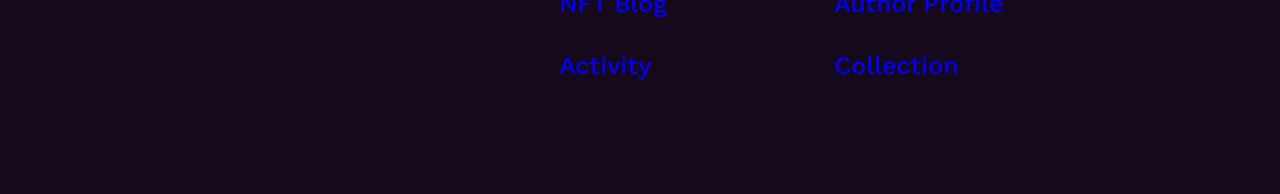
==== commit 52413424: "Add files via upload" ====
--- a/index.html
+++ b/index.html
@@ -1 +1 @@
-<!DOCTYPE html><html lang="en"><head><meta charset="UTF-8"><!--meta(name='viewport' content="1440px")--><meta name="format-detection" content="telephone=yes"><meta name="robots" content="all"><meta name="keywords" content="ключевые слова"><meta name="description" content="Описание страницы сайта."><meta name="viewport" content="width=device-width, initial-scale=1.0"><link rel="icon" type="image/x-icon" href="img/logo/logo.png"><script src="js/script.js"></script><title>NFT Marketplace</title><link href="https://fonts.googleapis.com/css?family=Work+Sans:400;500;600;700&amp;display=swap" rel="stylesheet"><link href="https://fonts.googleapis.com/css?family=Oxanium:400;500;600&amp;display=swap" rel="stylesheet"><link rel="stylesheet" href="css/reset.css"><link rel="stylesheet" href="css/style.css"><link rel="stylesheet" href="css/fonts.css"></head><body><div class="wrapper"><header class="header"><div class="header__container container fdr"><a class="header__logo logo" href="#"> <img src="img/logo/logo.webp" alt="some photo"></a><nav class="header__menu menu"><ul class="menu__list"><li class="menu__item"><a class="menu__link" href="#">Explore</a></li><li class="menu__item"><a class="menu__link" href="#">Creators</a></li><li class="menu__item"><a class="menu__link" href="#">Community</a></li></ul></nav><div class="header__button"><button class="header__button button">Connect Wallet</button></div><div class="menu-burger"><img src="img/menu_burger.svg" alt="some photo"></div></div></header><main class="page"> <section class="page__main-block main-block"><div class="main-block__container container fdr"><div class="main-block__info"><h1 class="main-block__block-title">Explore, Buy and Sell the Best NFTs!</h1><div class="main-block__buttons buttons"><button class="main-block__button button bg-button">Explore</button><button class="main-block__button button">Create</button></div><div class="main-block__stats"><div class="main-block__stats-block"><div class="main-block__stats-title">32k+</div><div class="main-block__stats-txt">Artworks</div></div><div class="main-block__stats-block"><div class="main-block__stats-title">220k+</div><div class="main-block__stats-txt">Auctions</div></div><div class="main-block__stats-block"><div class="main-block__stats-title">12k+</div><div class="main-block__stats-txt">Creators</div></div></div></div><div class="main-block__main-img-wrapper main-img"><div class="main-img__header"><div class="main-img__bid"><div class="main-img__bid-txt">Current bid</div><div class="main-img__bid-value">0.99 ETH</div></div><div class="main-img__ends"><div class="main-img__ends-txt"></div><div class="main-img__ends-value"></div></div></div><div class="main-img__img"><img src="img/nft/main_image.webp" alt="some photo"></div><div class="main-img__footer"><div class="main-img__artist"><div class="main-img__artist-txt">Artist</div><div class="main-img__artist-name">@wzard</div></div><button class="main-img__footer-button button bg-button">Start Bid</button></div><button class="main-block__scroll button button"><picture> <source srcset="img/logo/logo.webp" type="image/webp">  <source srcset="img/logo/logo.png" type="image/png">  <img src="img/logo/logo.png" alt="some photo"></picture></button></div></div><div class="page__clients clients"><div class="clients__container container fdr">           <div class="clients__row"><div class="clients__img"> <img src="img/clients/clients1.svg" alt="some photo"></div><div class="clients__img"> <img src="img/clients/clients2.svg" alt="some photo"></div></div><div class="clients__row"><div class="clients__img"> <img src="img/clients/clients3.svg" alt="some photo"></div><div class="clients__img"> <img src="img/clients/clients4.svg" alt="some photo"></div></div></div></div></section><section class="page__live-auctions live-auctions"><div class="live-auctions__container container"><h2 class="live-auctions__block-title">Live Auctions</h2><div class="live-auctions__arrows"><div class="live-auctions__arrow"></div><div class="live-auctions__arrow"></div></div><div class="live-auctions__cards cards"><div class="live-auctions__card card"><div class="live-auctions__card-img-wrapper"><div class="live-auctions__card-img"><img src="img/nft/nft_image1.webp" alt="some photo"></div><div class="live-auctions__card-button button">Place a bid</div></div><div class="live-auctions__card-info card-info"><div class="live-auctions__card-autor card-autor"><div class="live-auctions__card-img-data img-data"><div class="live-auctions__card-autor-icon"><img src="img/profiles/profile_image1.webp" alt="some photo"></div><div class="live-auctions__card-img-info card-img-info"><div class="live-auctions__card-img-name">Virtual Art</div><div class="live-auctions__card-autor-name">by @wzard</div></div></div><div class="live-auctions__card-likes card-likes"><div class="live-auctions__card-likes-icon card-likes-icon"><img src="img/likes_icon.svg" alt="some photo"></div><div class="live-auctions__card-likes-value">92</div></div></div><div class="live-auctions__card-bid card-bid"><div class="live-auctions__card-bid-txt">Current Bid</div><div class="live-auctions__card-bid-value">4.89 ETH</div></div></div></div><div class="live-auctions__card card"><div class="live-auctions__card-img-wrapper"><div class="live-auctions__card-img"><img src="img/nft/nft_image2.webp" alt="some photo"></div><div class="live-auctions__card-button button">Place a bid</div></div><div class="live-auctions__card-info card-info"><div class="live-auctions__card-autor card-autor"><div class="live-auctions__card-img-data img-data"><div class="live-auctions__card-autor-icon"><img src="img/profiles/profile_image1.webp" alt="some photo"></div><div class="live-auctions__card-img-info card-img-info"><div class="live-auctions__card-img-name">Virtual Art</div><div class="live-auctions__card-autor-name">by @wzard</div></div></div><div class="live-auctions__card-likes card-likes"><div class="live-auctions__card-likes-icon card-likes-icon"><img src="img/likes_icon.svg" alt="some photo"></div><div class="live-auctions__card-likes-value">92</div></div></div><div class="live-auctions__card-bid card-bid"><div class="live-auctions__card-bid-txt">Current Bid</div><div class="live-auctions__card-bid-value">4.89 ETH</div></div></div></div><div class="live-auctions__card card"><div class="live-auctions__card-img-wrapper"><div class="live-auctions__card-img"><img src="img/nft/nft_image3.webp" alt="some photo"></div><div class="live-auctions__card-button button">Place a bid</div></div><div class="live-auctions__card-info card-info"><div class="live-auctions__card-autor card-autor"><div class="live-auctions__card-img-data img-data"><div class="live-auctions__card-autor-icon"><img src="img/profiles/profile_image1.webp" alt="some photo"></div><div class="live-auctions__card-img-info card-img-info"><div class="live-auctions__card-img-name">Virtual Art</div><div class="live-auctions__card-autor-name">by @wzard</div></div></div><div class="live-auctions__card-likes card-likes"><div class="live-auctions__card-likes-icon card-likes-icon"><img src="img/likes_icon.svg" alt="some photo"></div><div class="live-auctions__card-likes-value">92</div></div></div><div class="live-auctions__card-bid card-bid"><div class="live-auctions__card-bid-txt">Current Bid</div><div class="live-auctions__card-bid-value">4.89 ETH</div></div></div></div></div><button class="live-auctions__button button view-button">View All</button></div></section><section class="page__how-it-works how-it-works"><div class="how-it-works__container container"><h2 class="how-it-works__block-title">How it works</h2><div class="how-it-works__block"><div class="how-it-works__illustration"><div class="how-it-works__illustration-img"><img src="img/how_it_works/icon1.svg" alt="some photo"></div><div class="how-it-works__illustration-arrow"><img src="img/how_it_works/Vector1.svg" alt="some photo"></div><h4 class="how-it-works__illustration-txt">Set up your wallet</h4></div><div class="how-it-works__illustration"><div class="how-it-works__illustration-img"><img src="img/how_it_works/icon2.svg" alt="some photo"></div><div class="how-it-works__illustration-arrow"><img src="img/how_it_works/Vector1.svg" alt="some photo"></div><h4 class="how-it-works__illustration-txt">Create your collection</h4></div><div class="how-it-works__illustration"><div class="how-it-works__illustration-img"><img src="img/how_it_works/icon3.svg" alt="some photo"></div><div class="how-it-works__illustration-arrow"><img src="img/how_it_works/Vector1.svg" alt="some photo"></div><h4 class="how-it-works__illustration-txt">Add your NFTs</h4></div><div class="how-it-works__illustration"><div class="how-it-works__illustration-img"><img src="img/how_it_works/icon4.svg" alt="some photo"></div><div class="how-it-works__illustration-arrow"></div><h4 class="how-it-works__illustration-txt">List them for sale</h4></div></div></div></section><section class="page__popular-collections popular-collections"><div class="popular-collections__container container"><h2 class="popular-collections__block-title">Popular Collections</h2><div class="popular-collections__cards cards"><div class="popular-collections__card card"><div class="popular-collections__card-img"><img src="img/nft/nft_image2.webp" alt="some photo"></div><div class="popular-collections__card-info"><div class="popular-collections__card-img-data img-data"><div class="popular-collections__card-info-icon"><img src="img/profiles/profile_image2.webp" alt="some photo"></div><div class="popular-collections__card-info-name">@wzard</div></div><div class="popular-collections__card-info-txt">ERC-721</div></div></div><div class="popular-collections__card card"><div class="popular-collections__card-img"><img src="img/nft/nft_image4.webp" alt="some photo"></div><div class="popular-collections__card-info"><div class="popular-collections__card-img-data img-data"><div class="popular-collections__card-info-icon"><img src="img/profiles/profile_image2.webp" alt="some photo"></div><div class="popular-collections__card-info-name">@wzard</div></div><div class="popular-collections__card-info-txt">ERC-721</div></div></div><div class="popular-collections__card card"><div class="popular-collections__card-img"><img src="img/nft/nft_image2.webp" alt="some photo"></div><div class="popular-collections__card-info"><div class="popular-collections__card-img-data img-data"><div class="popular-collections__card-info-icon"><img src="img/profiles/profile_image2.webp" alt="some photo"></div><div class="popular-collections__card-info-name">@wzard</div></div><div class="popular-collections__card-info-txt">3ERC-721</div></div></div></div><div class="popular-collections__arrow"></div><div class="popular-collections__button button view-button">View All</div></div></section><section class="page__explore-by-categories explore-by-categories"><div class="explore-by-categories__container container"><h2 class="explore-by-categories__block-title">Explore By Categories</h2><div class="explore-by-categories__cards cards"><div class="explore-by-categories__card card"><div class="explore-by-categories__card-img-wrapper"><div class="explore-by-categories__card-img"><img src="img/nft/nft_image5.webp" alt="some photo"></div></div><div class="explore-by-categories__card-info card-info"><div class="explore-by-categories__card-autor card-autor"><div class="explore-by-categories__card-img-data img-data"><div class="explore-by-categories__card-autor-icon"><img src="img/profiles/profile_image3.webp" alt="some photo"></div><div class="explore-by-categories__card-img-info card-img-info"><div class="explore-by-categories__card-img-name">Virtual Art</div><div class="explore-by-categories__card-autor-name">by @wzard</div></div></div><div class="explore-by-categories__card-likes"><div class="explore-by-categories__card-likes-icon card-likes-icon"><img src="img/likes_icon.svg" alt="some photo"></div><div class="explore-by-categories__card-likes-value">92</div></div></div><div class="explore-by-categories__card-bid card-bid"><div class="explore-by-categories__card-bid-txt">Current Bid</div><div class="explore-by-categories__card-bid-value">4.89 ETH</div></div></div><div class="explore-by-categories__card-button button bg-button">Place a bid</div></div><div class="explore-by-categories__card card"><div class="explore-by-categories__card-img-wrapper"><div class="explore-by-categories__card-img"><img src="img/nft/nft_image6.webp" alt="some photo"></div></div><div class="explore-by-categories__card-info card-info"><div class="explore-by-categories__card-autor card-autor"><div class="explore-by-categories__card-img-data img-data"><div class="explore-by-categories__card-autor-icon"><img src="img/profiles/profile_image3.webp" alt="some photo"></div><div class="explore-by-categories__card-img-info card-img-info"><div class="explore-by-categories__card-img-name">Virtual Art</div><div class="explore-by-categories__card-autor-name">by @wzard</div></div></div><div class="explore-by-categories__card-likes"><div class="explore-by-categories__card-likes-icon card-likes-icon"><img src="img/likes_icon.svg" alt="some photo"></div><div class="explore-by-categories__card-likes-value">92</div></div></div><div class="explore-by-categories__card-bid card-bid"><div class="explore-by-categories__card-bid-txt">Current Bid</div><div class="explore-by-categories__card-bid-value">4.89 ETH</div></div></div><div class="explore-by-categories__card-button button bg-button">Place a bid</div></div><div class="explore-by-categories__card card"><div class="explore-by-categories__card-img-wrapper"><div class="explore-by-categories__card-img"><img src="img/nft/nft_image7.webp" alt="some photo"></div></div><div class="explore-by-categories__card-info card-info"><div class="explore-by-categories__card-autor card-autor"><div class="explore-by-categories__card-img-data img-data"><div class="explore-by-categories__card-autor-icon"><img src="img/profiles/profile_image3.webp" alt="some photo"></div><div class="explore-by-categories__card-img-info card-img-info"><div class="explore-by-categories__card-img-name">Virtual Art</div><div class="explore-by-categories__card-autor-name">by @wzard</div></div></div><div class="explore-by-categories__card-likes"><div class="explore-by-categories__card-likes-icon card-likes-icon"><img src="img/likes_icon.svg" alt="some photo"></div><div class="explore-by-categories__card-likes-value">92</div></div></div><div class="explore-by-categories__card-bid card-bid"><div class="explore-by-categories__card-bid-txt">Current Bid</div><div class="explore-by-categories__card-bid-value">4.89 ETH</div></div></div><div class="explore-by-categories__card-button button bg-button">Place a bid</div></div></div><div class="explore-by-categories__button button view-button">View All</div></div></section><section class="page__top-creators top-creators"><div class="top-creators__container container"><h2 class="top-creators__block-title">Top Creators</h2><div class="top-creators__creators"><div class="top-creators__row"><div class="top-creators__creators-card card"><div class="top-creators__creator-photo"><img src="img/profiles/profile_image1.webp" alt="some photo"></div><div class="top-creators__creator-info card-img-info"><h3 class="top-creators__creator-name">Wzard Dee</h3><div class="top-creators__creator-price">4.89 ETH</div></div><div class="top-creators__creator-items creator-items"><div class="top-creators__creator-items-value">33</div><div class="top-creators__creator-items-txt">items</div></div></div><div class="top-creators__creators-card card"><div class="top-creators__creator-photo"><img src="img/profiles/profile_image2.webp" alt="some photo"></div><div class="top-creators__creator-info card-img-info"><h3 class="top-creators__creator-name">Wzard Dee</h3><div class="top-creators__creator-price">4.89 ETH</div></div><div class="top-creators__creator-items creator-items"><div class="top-creators__creator-items-value">33</div><div class="top-creators__creator-items-txt">items</div></div></div></div><div class="top-creators__row"><div class="top-creators__creators-card card"><div class="top-creators__creator-photo"><img src="img/profiles/profile_image3.webp" alt="some photo"></div><div class="top-creators__creator-info card-img-info"><h3 class="top-creators__creator-name">Wzard Dee</h3><div class="top-creators__creator-price">4.89 ETH</div></div><div class="top-creators__creator-items creator-items"><div class="top-creators__creator-items-value">33</div><div class="top-creators__creator-items-txt">items</div></div></div><div class="top-creators__creators-card card"><div class="top-creators__creator-photo"><img src="img/profiles/profile_image4.webp" alt="some photo"></div><div class="top-creators__creator-info card-img-info"><h3 class="top-creators__creator-name">Wzard Dee</h3><div class="top-creators__creator-price">4.89 ETH</div></div><div class="top-creators__creator-items creator-items"><div class="top-creators__creator-items-value">33</div><div class="top-creators__creator-items-txt">items</div></div></div></div></div><button class="top-creators__creators button view-button">View All</button></div></section><section class="page__subscribe subscribe"><div class="subscribe__container container"><h2 class="subscribe__block-title">Ready for Next NFT Drop?</h2><div class="subscribe__block subscribe-block"><form class="subscribe__email-input" action="http://foo.com" method="post"></form><input type="email" name="email" placeholder="info@gemail.com" ><button class="subscribe__button button bg-button">Subscribe</button></div></div></section><footer class="footer"><div class="footer__container container fdr"><a class="footer__logo logo" href="#"><img src="img/logo/logo.webp" alt="some photo"></a><div class="footer__block"><div class="footer__sub-block"><div class="footer__column"><div class="footer__text">Nec, enim sed lacus, magna pharetra. Phasellus tincidunt nulla pharetra gravida est. </div><div class="footer__social"><div class="footer__social-img"><img src="img/social/socials1.svg" alt="some photo"></div><div class="footer__social-img"><img src="img/social/socials2.svg" alt="some photo"></div><div class="footer__social-img"><img src="img/social/socials3.svg" alt="some photo"></div><div class="footer__social-img"><img src="img/social/socials4.svg" alt="some photo"></div></div><div class="footer__license">All rights reserved@2021</div></div></div><div class="footer__sub-block"><div class="footer__column"><a class="footer__link" href="#">About Us</a><a class="footer__link" href="#">About NFTs</a><a class="footer__link" href="#">Live Auctions</a><a class="footer__link" href="#">NFT Blog</a><a class="footer__link" href="#">Activity</a></div><div class="footer__column"><a class="footer__link" href="#">Support</a><a class="footer__link" href="#">Help &amp; Support</a><a class="footer__link" href="#">Item Details</a><a class="footer__link" href="#">Author Profile</a><a class="footer__link" href="#">Collection</a></div></div></div></div></footer><section class="popup" id="popup"><div class="popup__container container" id="popup__container"><h2 class="popup__block-title">Ready for Next NFT Drop?</h2><div class="popup__block subscribe-block"><form class="popup__email-input" action="http://foo.com" method="post"></form><input type="email" name="email" placeholder="example@email.ru"><button class="popup__button button bg-button">Subscribe</button></div></div></section></main></div></body></html>+<!DOCTYPE html><html lang="en"><head><meta charset="UTF-8"><!--meta(name='viewport' content="1440px")--><meta name="format-detection" content="telephone=yes"><meta name="robots" content="all"><meta name="keywords" content="ключевые слова"><meta name="description" content="Описание страницы сайта."><meta name="viewport" content="width=device-width, initial-scale=1.0"><link rel="icon" type="image/x-icon" href="img/logo/logo.png"><script src="js/script.js"></script><title>NFT Marketplace</title><link href="https://fonts.googleapis.com/css?family=Work+Sans:400;500;600;700&amp;display=swap" rel="stylesheet"><link href="https://fonts.googleapis.com/css?family=Oxanium:400;500;600&amp;display=swap" rel="stylesheet"><link rel="stylesheet" href="css/reset.css"><link rel="stylesheet" href="css/style.css"><link rel="stylesheet" href="css/fonts.css"></head><body><div class="wrapper"><header class="header"><div class="header__container container fdr"><a class="header__logo logo" href="#"> <img src="img/logo/logo.webp" alt="some photo"></a><nav class="header__menu menu"><ul class="menu__list"><li class="menu__item"><a class="menu__link active" href="#">Explore</a></li><li class="menu__item"><a class="menu__link" href="#">Creators</a></li><li class="menu__item"><a class="menu__link" href="#">Community</a></li></ul><div class="header__button"><button class="header__button button">Connect Wallet</button></div></nav><div class="menu-burger"><img src="img/menu_burger.svg" alt="some photo"></div></div></header><main class="page"> <section class="page__main-block main-block"><div class="main-block__container container fdr"><div class="main-block__info"><h1 class="main-block__block-title">Explore, Buy and Sell the <span class= 'title-highlight'> Best NFTs!</span></h1><div class="main-block__buttons buttons"><button class="main-block__button button bg-button">Explore</button><button class="main-block__button button">Create</button></div><div class="main-block__stats"><div class="main-block__stats-block"><div class="main-block__stats-title">32k+</div><div class="main-block__stats-txt">Artworks</div></div><div class="main-block__stats-block"><div class="main-block__stats-title">220k+</div><div class="main-block__stats-txt">Auctions</div></div><div class="main-block__stats-block"><div class="main-block__stats-title">12k+</div><div class="main-block__stats-txt">Creators</div></div></div></div><div class="main-block__main-img-wrapper main-img"><div class="main-img__header"><div class="main-img__bid"><div class="main-img__bid-txt">Current bid</div><div class="main-img__bid-value">0.99 ETH</div></div><div class="main-img__ends"><div class="main-img__ends-txt"></div><div class="main-img__ends-value"></div></div></div><div class="main-img__img"><img src="img/nft/main_image.webp" alt="some photo"></div><div class="main-img__footer"><div class="main-img__artist"><div class="main-img__artist-txt">Artist</div><div class="main-img__artist-name">@wzard</div></div><button class="main-img__footer-button button bg-button">Start Bid</button></div><button class="main-block__scroll button button"><picture> <source srcset="img/logo/logo.webp" type="image/webp">  <source srcset="img/logo/logo.png" type="image/png">  <img src="img/logo/logo.png" alt="some photo"></picture></button></div></div><div class="page__clients clients"><div class="clients__container container fdr">           <div class="clients__row"><div class="clients__img"> <img src="img/clients/clients1.svg" alt="some photo"></div><div class="clients__img"> <img src="img/clients/clients2.svg" alt="some photo"></div></div><div class="clients__row"><div class="clients__img"> <img src="img/clients/clients3.svg" alt="some photo"></div><div class="clients__img"> <img src="img/clients/clients4.svg" alt="some photo"></div></div></div></div></section><section class="page__live-auctions live-auctions"><div class="live-auctions__container container"><h2 class="live-auctions__block-title">Live Auctions</h2><div class="live-auctions__arrows"><div class="live-auctions__arrow"></div><div class="live-auctions__arrow"></div></div><div class="live-auctions__cards cards"><div class="live-auctions__card card"><div class="live-auctions__card-img-wrapper"><div class="live-auctions__card-img"><img src="img/nft/nft_image1.webp" alt="some photo"><div class="live-auctions__timer timer" id="timer">03:18:24</div></div><div class="live-auctions__card-button button">Place a bid</div></div><div class="live-auctions__card-info card-info"><div class="live-auctions__card-autor card-autor"><div class="live-auctions__card-img-data img-data"><div class="live-auctions__card-autor-icon"><img src="img/profiles/profile_image1.webp" alt="some photo"></div><div class="live-auctions__card-img-info card-img-info"><div class="live-auctions__card-img-name">Virtual Art</div><div class="live-auctions__card-autor-name">by @wzard</div></div></div><div class="live-auctions__card-likes card-likes"><div class="live-auctions__card-likes-icon card-likes-icon"><img src="img/likes_icon.svg" alt="some photo"></div><div class="live-auctions__card-likes-value">92</div></div></div><div class="live-auctions__card-bid card-bid"><div class="live-auctions__card-bid-txt">Current Bid</div><div class="live-auctions__card-bid-value">4.89 ETH</div></div></div></div><div class="live-auctions__card card"><div class="live-auctions__card-img-wrapper"><div class="live-auctions__card-img"><img src="img/nft/nft_image2.webp" alt="some photo"><div class="live-auctions__timer timer" id="timer">03:18:24</div></div><div class="live-auctions__card-button button">Place a bid</div></div><div class="live-auctions__card-info card-info"><div class="live-auctions__card-autor card-autor"><div class="live-auctions__card-img-data img-data"><div class="live-auctions__card-autor-icon"><img src="img/profiles/profile_image1.webp" alt="some photo"></div><div class="live-auctions__card-img-info card-img-info"><div class="live-auctions__card-img-name">Virtual Art</div><div class="live-auctions__card-autor-name">by @wzard</div></div></div><div class="live-auctions__card-likes card-likes"><div class="live-auctions__card-likes-icon card-likes-icon"><img src="img/likes_icon.svg" alt="some photo"></div><div class="live-auctions__card-likes-value">92</div></div></div><div class="live-auctions__card-bid card-bid"><div class="live-auctions__card-bid-txt">Current Bid</div><div class="live-auctions__card-bid-value">4.89 ETH</div></div></div></div><div class="live-auctions__card card"><div class="live-auctions__card-img-wrapper"><div class="live-auctions__card-img"><img src="img/nft/nft_image3.webp" alt="some photo"><div class="live-auctions__timer timer" id="timer">03:18:24</div></div><div class="live-auctions__card-button button">Place a bid</div></div><div class="live-auctions__card-info card-info"><div class="live-auctions__card-autor card-autor"><div class="live-auctions__card-img-data img-data"><div class="live-auctions__card-autor-icon"><img src="img/profiles/profile_image1.webp" alt="some photo"></div><div class="live-auctions__card-img-info card-img-info"><div class="live-auctions__card-img-name">Virtual Art</div><div class="live-auctions__card-autor-name">by @wzard</div></div></div><div class="live-auctions__card-likes card-likes"><div class="live-auctions__card-likes-icon card-likes-icon"><img src="img/likes_icon.svg" alt="some photo"></div><div class="live-auctions__card-likes-value">92</div></div></div><div class="live-auctions__card-bid card-bid"><div class="live-auctions__card-bid-txt">Current Bid</div><div class="live-auctions__card-bid-value">4.89 ETH</div></div></div></div></div><button class="live-auctions__button button view-button">View All</button></div></section><section class="page__how-it-works how-it-works"><div class="how-it-works__container container"><h2 class="how-it-works__block-title">How it works</h2><div class="how-it-works__block"><div class="how-it-works__illustration"><div class="how-it-works__illustration-images"><div class="how-it-works__illustration-img"><img src="img/how_it_works/icon1.svg" alt="some photo"></div><div class="how-it-works__illustration-arrow"><img src="img/how_it_works/Vector1.svg" alt="some photo"></div></div><h4 class="how-it-works__illustration-txt">Set up your wallet</h4></div><div class="how-it-works__illustration"><div class="how-it-works__illustration-images"><div class="how-it-works__illustration-img"><img src="img/how_it_works/icon2.svg" alt="some photo"></div><div class="how-it-works__illustration-arrow"><img src="img/how_it_works/Vector1.svg" alt="some photo"></div></div><h4 class="how-it-works__illustration-txt">Create your collection</h4></div><div class="how-it-works__illustration"><div class="how-it-works__illustration-images"><div class="how-it-works__illustration-img"><img src="img/how_it_works/icon3.svg" alt="some photo"></div><div class="how-it-works__illustration-arrow"><img src="img/how_it_works/Vector1.svg" alt="some photo"></div></div><h4 class="how-it-works__illustration-txt">Add your NFTs</h4></div><div class="how-it-works__illustration"><div class="how-it-works__illustration-images"><div class="how-it-works__illustration-img"><img src="img/how_it_works/icon4.svg" alt="some photo"></div><div class="how-it-works__illustration-arrow"></div></div><h4 class="how-it-works__illustration-txt">List them for sale</h4></div></div></div></section><section class="page__popular-collections popular-collections"><div class="popular-collections__container container"><h2 class="popular-collections__block-title">Popular Collections</h2><div class="popular-collections__cards cards"><div class="popular-collections__card card"><div class="popular-collections__card-img"><img src="img/nft/nft_image2.webp" alt="some photo"></div><div class="popular-collections__card-info"><div class="popular-collections__card-img-data img-data"><div class="popular-collections__card-info-icon"><img src="img/profiles/profile_image2.webp" alt="some photo"></div><div class="popular-collections__card-info-name">@wzard</div></div><div class="popular-collections__card-info-txt">ERC-721</div></div></div><div class="popular-collections__card card"><div class="popular-collections__card-img"><img src="img/nft/nft_image4.webp" alt="some photo"></div><div class="popular-collections__card-info"><div class="popular-collections__card-img-data img-data"><div class="popular-collections__card-info-icon"><img src="img/profiles/profile_image2.webp" alt="some photo"></div><div class="popular-collections__card-info-name">@wzard</div></div><div class="popular-collections__card-info-txt">ERC-721</div></div></div><div class="popular-collections__card card"><div class="popular-collections__card-img"><img src="img/nft/nft_image2.webp" alt="some photo"></div><div class="popular-collections__card-info"><div class="popular-collections__card-img-data img-data"><div class="popular-collections__card-info-icon"><img src="img/profiles/profile_image2.webp" alt="some photo"></div><div class="popular-collections__card-info-name">@wzard</div></div><div class="popular-collections__card-info-txt">3ERC-721</div></div></div></div><div class="popular-collections__arrow"></div><div class="popular-collections__button button view-button">View All</div></div></section><section class="page__explore explore"><div class="explore__container container"><h2 class="explore__block-title">Explore By Categories</h2><div class="explore__cards cards"><div class="explore__card card"><div class="explore__card-img-wrapper"><div class="explore__card-img"><img src="img/nft/nft_image5.webp" alt="some photo"></div></div><div class="explore__card-info card-info"><div class="explore__card-autor card-autor"><div class="explore__card-img-data img-data"><div class="explore__card-autor-icon"><img src="img/profiles/profile_image3.webp" alt="some photo"></div><div class="explore__card-img-info card-img-info"><div class="explore__card-img-name">Virtual Art</div><div class="explore__card-autor-name">by @wzard</div></div></div><div class="explore__card-likes card-likes"><div class="explore__card-likes-icon card-likes-icon"><img src="img/likes_icon.svg" alt="some photo"></div><div class="explore__card-likes-value">92</div></div></div><div class="explore__card-bid card-bid"><div class="explore__card-bid-txt">Current Bid</div><div class="explore__card-bid-value">4.89 ETH</div></div></div><div class="explore__card-button button bg-button">Place a bid</div></div><div class="explore__card card"><div class="explore__card-img-wrapper"><div class="explore__card-img"><img src="img/nft/nft_image6.webp" alt="some photo"></div></div><div class="explore__card-info card-info"><div class="explore__card-autor card-autor"><div class="explore__card-img-data img-data"><div class="explore__card-autor-icon"><img src="img/profiles/profile_image3.webp" alt="some photo"></div><div class="explore__card-img-info card-img-info"><div class="explore__card-img-name">Virtual Art</div><div class="explore__card-autor-name">by @wzard</div></div></div><div class="explore__card-likes card-likes"><div class="explore__card-likes-icon card-likes-icon"><img src="img/likes_icon.svg" alt="some photo"></div><div class="explore__card-likes-value">92</div></div></div><div class="explore__card-bid card-bid"><div class="explore__card-bid-txt">Current Bid</div><div class="explore__card-bid-value">4.89 ETH</div></div></div><div class="explore__card-button button bg-button">Place a bid</div></div><div class="explore__card card"><div class="explore__card-img-wrapper"><div class="explore__card-img"><img src="img/nft/nft_image7.webp" alt="some photo"></div></div><div class="explore__card-info card-info"><div class="explore__card-autor card-autor"><div class="explore__card-img-data img-data"><div class="explore__card-autor-icon"><img src="img/profiles/profile_image3.webp" alt="some photo"></div><div class="explore__card-img-info card-img-info"><div class="explore__card-img-name">Virtual Art</div><div class="explore__card-autor-name">by @wzard</div></div></div><div class="explore__card-likes card-likes"><div class="explore__card-likes-icon card-likes-icon"><img src="img/likes_icon.svg" alt="some photo"></div><div class="explore__card-likes-value">92</div></div></div><div class="explore__card-bid card-bid"><div class="explore__card-bid-txt">Current Bid</div><div class="explore__card-bid-value">4.89 ETH</div></div></div><div class="explore__card-button button bg-button">Place a bid</div></div></div><div class="explore__button button view-button">View All</div></div></section><section class="page__top-creators top-creators"><div class="top-creators__container container"><h2 class="top-creators__block-title">Top Creators</h2><div class="top-creators__creators"><div class="top-creators__row"><div class="top-creators__creators-card card"><div class="top-creators__creator-photo"><img src="img/profiles/profile_image1.webp" alt="some photo"></div><div class="top-creators__creator-info card-img-info"><h3 class="top-creators__creator-name">Wzard Dee</h3><div class="top-creators__creator-price">4.89 ETH</div></div><div class="top-creators__creator-items creator-items"><div class="top-creators__creator-items-value">33</div><div class="top-creators__creator-items-txt">items</div></div></div><div class="top-creators__creators-card card"><div class="top-creators__creator-photo"><img src="img/profiles/profile_image2.webp" alt="some photo"></div><div class="top-creators__creator-info card-img-info"><h3 class="top-creators__creator-name">Wzard Dee</h3><div class="top-creators__creator-price">4.89 ETH</div></div><div class="top-creators__creator-items creator-items"><div class="top-creators__creator-items-value">33</div><div class="top-creators__creator-items-txt">items</div></div></div></div><div class="top-creators__row"><div class="top-creators__creators-card card"><div class="top-creators__creator-photo"><img src="img/profiles/profile_image3.webp" alt="some photo"></div><div class="top-creators__creator-info card-img-info"><h3 class="top-creators__creator-name">Wzard Dee</h3><div class="top-creators__creator-price">4.89 ETH</div></div><div class="top-creators__creator-items creator-items"><div class="top-creators__creator-items-value">33</div><div class="top-creators__creator-items-txt">items</div></div></div><div class="top-creators__creators-card card"><div class="top-creators__creator-photo"><img src="img/profiles/profile_image4.webp" alt="some photo"></div><div class="top-creators__creator-info card-img-info"><h3 class="top-creators__creator-name">Wzard Dee</h3><div class="top-creators__creator-price">4.89 ETH</div></div><div class="top-creators__creator-items creator-items"><div class="top-creators__creator-items-value">33</div><div class="top-creators__creator-items-txt">items</div></div></div></div></div><button class="top-creators__creators button view-button">View All</button></div></section><section class="page__subscribe subscribe"><div class="subscribe__container container"><h2 class="subscribe__block-title">Ready for Next NFT Drop?</h2><div class="subscribe__block subscribe-block"><form class="subscribe__email-input" action="http://foo.com" method="post"></form><input type="email" name="email" placeholder="info@gemail.com" ><button class="subscribe__button button bg-button">Subscribe</button></div></div></section><footer class="footer"><div class="footer__container container fdr"><a class="footer__logo logo" href="#"><img src="img/logo/logo.webp" alt="some photo"></a><div class="footer__block"><div class="footer__sub-block"><div class="footer__column"><div class="footer__text">Nec, enim sed lacus, magna pharetra. Phasellus tincidunt nulla pharetra gravida est. </div><div class="footer__social"><div class="footer__social-img"><img src="img/social/socials1.svg" alt="some photo"></div><div class="footer__social-img"><img src="img/social/socials2.svg" alt="some photo"></div><div class="footer__social-img"><img src="img/social/socials3.svg" alt="some photo"></div><div class="footer__social-img"><img src="img/social/socials4.svg" alt="some photo"></div></div><div class="footer__license">All rights reserved@2021</div></div></div><div class="footer__sub-block"><div class="footer__column"><a class="footer__link" href="#">About Us</a><a class="footer__link" href="#">About NFTs</a><a class="footer__link" href="#">Live Auctions</a><a class="footer__link" href="#">NFT Blog</a><a class="footer__link" href="#">Activity</a></div><div class="footer__column"><a class="footer__link" href="#">Support</a><a class="footer__link" href="#">Help &amp; Support</a><a class="footer__link" href="#">Item Details</a><a class="footer__link" href="#">Author Profile</a><a class="footer__link" href="#">Collection</a></div></div></div></div></footer><section class="popup" id="popup"><div class="popup__container container" id="popup__container"><h2 class="popup__block-title">Ready for Next NFT Drop?</h2><div class="popup__block subscribe-block"><form class="popup__email-input" action="http://foo.com" method="post"></form><input type="email" name="email" placeholder="example@email.ru"><button class="popup__button button bg-button">Subscribe</button></div></div></section></main></div></body></html>--- a/css/style.css
+++ b/css/style.css
@@ -25,6 +25,30 @@
     max-width: 100%;
 }
 
+.header__button {
+    background: rgba(233, 215, 167, 0.1);
+    color: #FFCE4E;
+    font: 600 18px Work Sans, sans-serif;
+}
+
+.title-highlight {
+    color: #FFCE4E;
+}
+
+.main-block__info {
+    max-width: 710px;
+    width: 50%;
+}
+
+.main-block__block-title {
+    font: 700 clamp(4rem, 5.3125vw, 5.3125rem) Work Sans, sans-serif;
+    line-height: 153%;
+}
+
+.header__button button {
+    padding: 1.25rem 1.875rem;
+}
+
 @media screen and (min-width: 767px) {
     .clients__container {
         -ms-flex-wrap: nowrap;
@@ -81,6 +105,26 @@
     .menu-burger {
         display: block;
     }
+}
+
+.live-auctions__card-img {
+    position: relative;
+}
+
+.live-auctions__card-timer {
+    position: absolute;
+    bottom: 0;
+}
+
+.header__menu {
+    gap: 10vw;
+    -webkit-box-align: center;
+    -ms-flex-align: center;
+    align-items: center;
+}
+
+.active {
+    color: #FFCE4E;
 }
 
 .top-creators__creators {
@@ -96,13 +140,18 @@
 }
 
 .how-it-works__block {
-    grid-template-columns: 1fr;
-}
-
-.how-it-works__illustration-arrow {
-    -webkit-transform: rotate(90deg);
-    -ms-transform: rotate(90deg);
-    transform: rotate(90deg);
+    grid-template-columns: 1fr 1fr;
+    display: grid;
+}
+
+.how-it-works__illustration-images {
+    display: -webkit-box;
+    display: -ms-flexbox;
+    display: flex;
+    -webkit-box-align: center;
+    -ms-flex-align: center;
+    align-items: center;
+    margin: -20px;
 }
 
 .clients__container {
@@ -182,17 +231,17 @@
     background: #302034;
 }
 
+header a {
+    color: #F5FBF2;
+    font: 500 18px Work Sans, sans-serif;
+    letter-spacing: 0.36px;
+}
+
 .cards {
     display: -webkit-box;
     display: -ms-flexbox;
     display: flex;
     gap: 30px;
-}
-
-.menu__link {
-    font-size: 14px;
-    line-height: 130%;
-    color: #A48EA9;
 }
 
 .autorization__login-text {
@@ -234,7 +283,7 @@
     color: #FFFFFF;
 }
 
-.bg_button {
+.bg-button {
     background-color: #FFCE4E;
     color: #000000;
     font-family: Work Sans;
@@ -243,11 +292,27 @@
     line-height: 115%;
 }
 
-.view_button {
+.header__logo {
+    width: clam(3rem, 4.125vw, 4.125rem);
+}
+
+.view-button {
     background-color: rgba(28, 28, 28, 0);
-    color: #F5FBF2;
+    color: #96839B;
     font: 500 30px Work Sans;
     line-height: 115%;
+    padding: 24px 65px;
+}
+
+.main-block__button {
+    font: 600 28px Work Sans, sans-serif;
+    width: 14.375rem;
+    padding: 24px 0;
+}
+
+.main-block__button:nth-child(2) {
+    background-color: rgba(233, 215, 167, 0.1);
+    color: #F5FBF2;
 }
 
 .button {
@@ -261,7 +326,6 @@
     -ms-flex-pack: center;
     justify-content: center;
     border-radius: 0;
-    padding: 30px 65px;
     border: 1px solid #FFCE4E;
 }
 
@@ -361,7 +425,7 @@
     font-size: 64px;
     font-weight: 700;
     line-height: 200%;
-    color: #F5FBF2;
+    color: #96839B;
 }
 
 .top-creators__row {
@@ -386,7 +450,6 @@
     -webkit-box-direction: normal;
     -ms-flex-direction: column;
     flex-direction: column;
-    padding: 0 clamp(3.75rem, 6.25vw, 6.25rem) 0 0;
 }
 
 .header {
@@ -394,11 +457,11 @@
 }
 
 .main-block {
-    padding: clamp(3.125rem, 8.75vw, 8.75rem) 0;
+    padding: clamp(3.125rem, 7.5vw, 7.5rem) 0;
 }
 
 .clients {
-    padding: clamp(5rem, 6.25vw, 6.25rem) 0;
+    padding: clamp(5rem, 6.25vw, 6.25rem) 0 0;
 }
 
 .live-auctions {
@@ -417,7 +480,7 @@
     padding: clamp(3.125rem, 6.25vw, 6.25rem) 0 clamp(3.125rem, 5vw, 5rem) 0;
 }
 
-.explore-by-categories {
+.explore {
     padding: 5rem 0;
 }
 
@@ -496,7 +559,7 @@
     display: -webkit-box;
     display: -ms-flexbox;
     display: flex;
-    gap: 5vw;
+    gap: 4vw;
 }
 
 .subscribe {
@@ -550,7 +613,7 @@
     cursor: pointer;
 }
 
-.subscribe_block {
+.subscribe-block {
     display: -webkit-box;
     display: -ms-flexbox;
     display: flex;
@@ -571,5 +634,5 @@
     border: 1px solid #E7B226;
     padding: clamp(1.25rem, 1.875vw, 1.875rem) clamp(1.875rem, 3.125vw, 3.125rem);
     font: 400 24px Work Sans, sans-serif;
-    color: #F5FBF2;
+    color: #96839B;
 }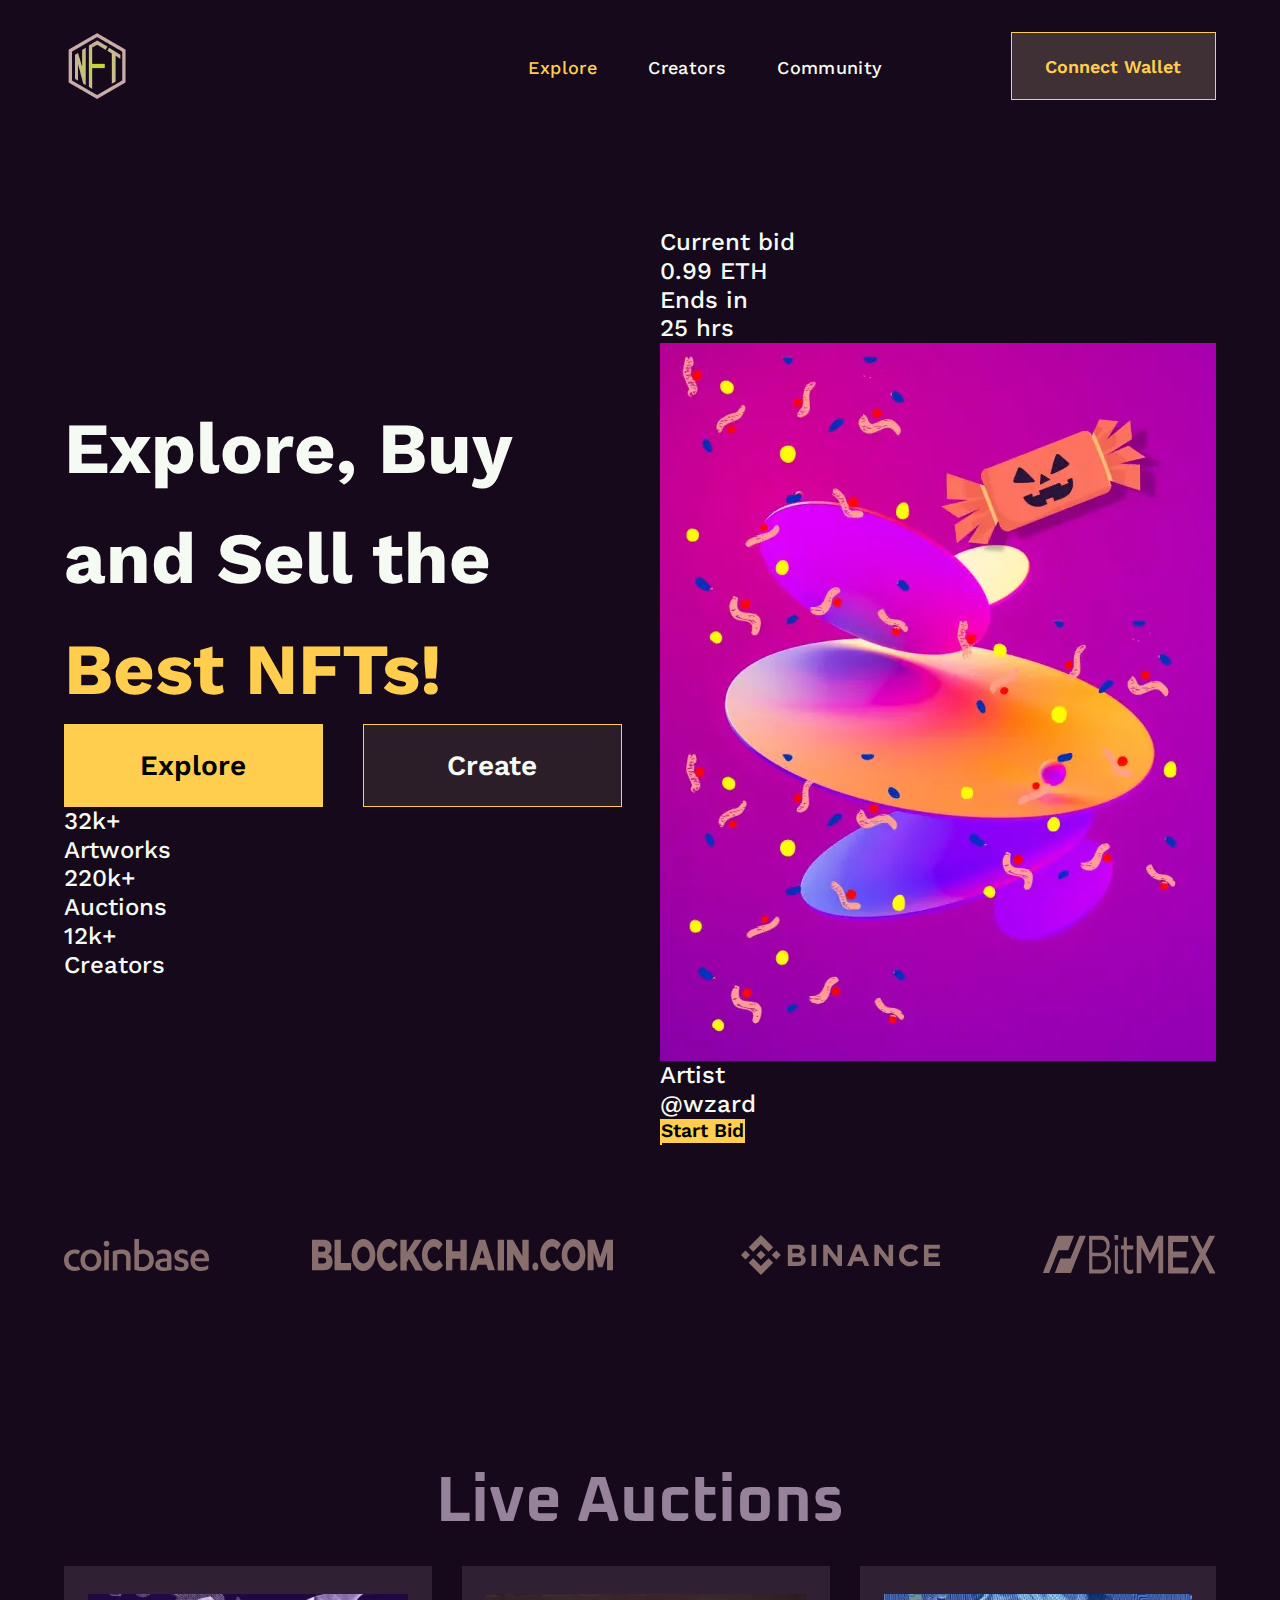
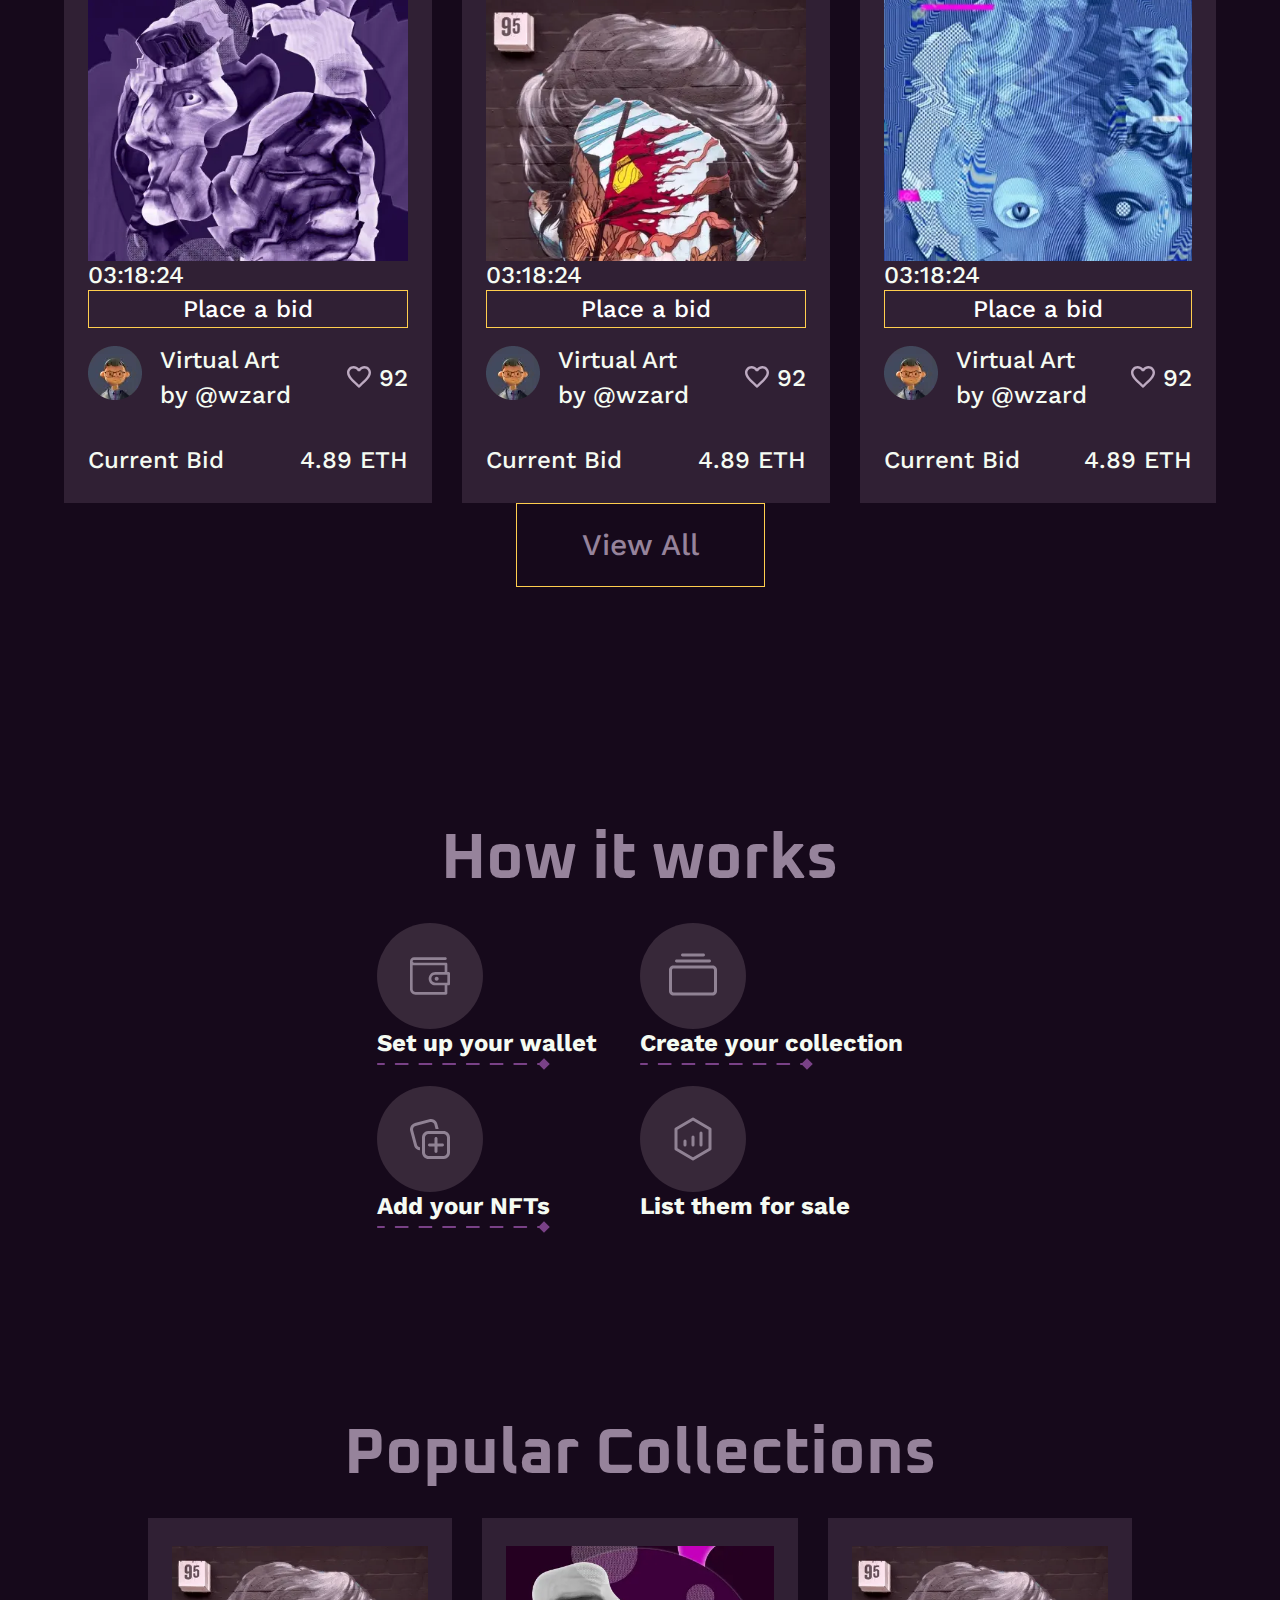
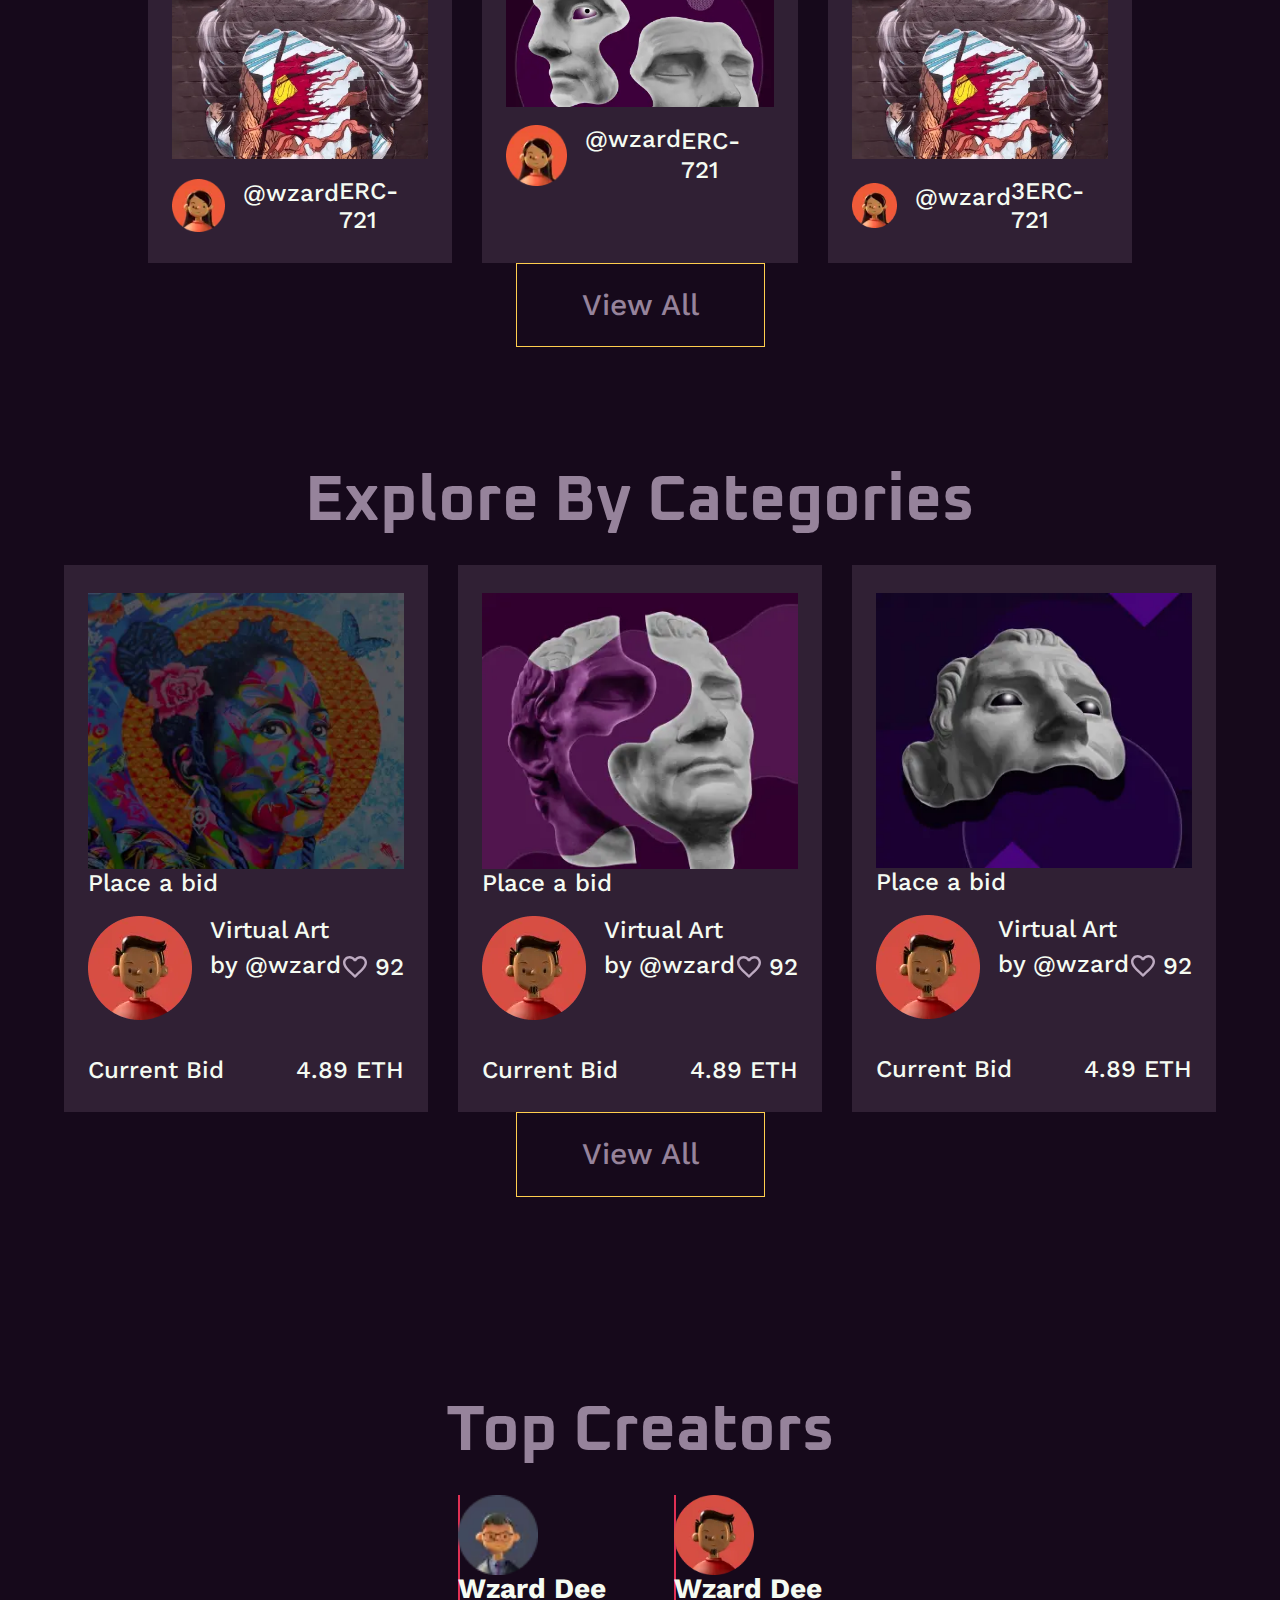
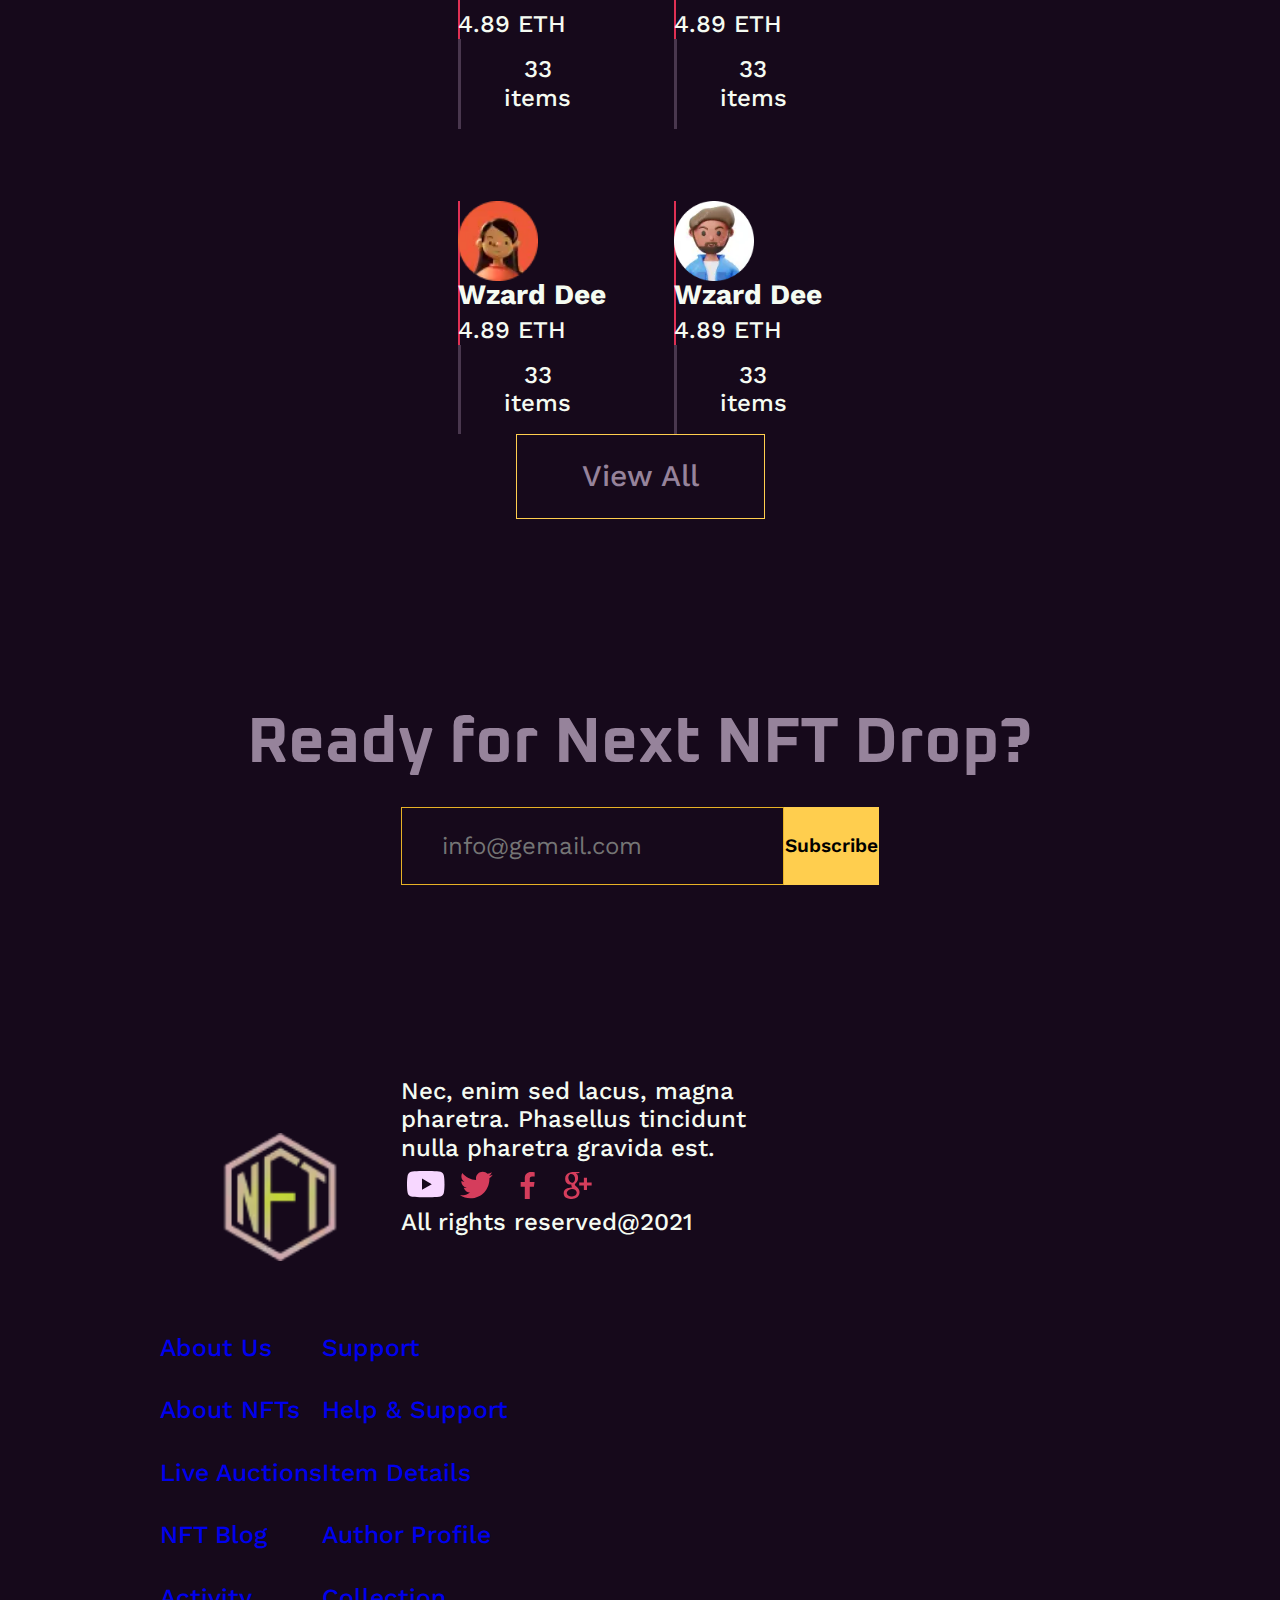
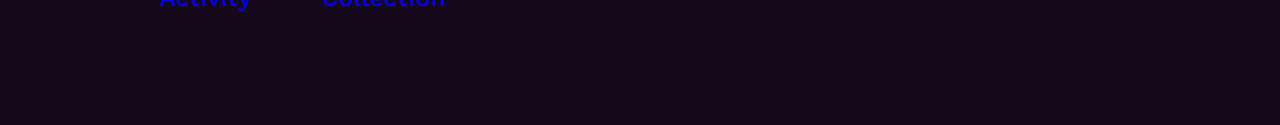
==== commit c3a911fd: "Add files via upload" ====
--- a/index.html
+++ b/index.html
@@ -1 +1 @@
-<!DOCTYPE html><html lang="en"><head><meta charset="UTF-8"><!--meta(name='viewport' content="1440px")--><meta name="format-detection" content="telephone=yes"><meta name="robots" content="all"><meta name="keywords" content="ключевые слова"><meta name="description" content="Описание страницы сайта."><meta name="viewport" content="width=device-width, initial-scale=1.0"><link rel="icon" type="image/x-icon" href="img/logo/logo.png"><script src="js/script.js"></script><title>NFT Marketplace</title><link href="https://fonts.googleapis.com/css?family=Work+Sans:400;500;600;700&amp;display=swap" rel="stylesheet"><link href="https://fonts.googleapis.com/css?family=Oxanium:400;500;600&amp;display=swap" rel="stylesheet"><link rel="stylesheet" href="css/reset.css"><link rel="stylesheet" href="css/style.css"><link rel="stylesheet" href="css/fonts.css"></head><body><div class="wrapper"><header class="header"><div class="header__container container fdr"><a class="header__logo logo" href="#"> <img src="img/logo/logo.webp" alt="some photo"></a><nav class="header__menu menu"><ul class="menu__list"><li class="menu__item"><a class="menu__link active" href="#">Explore</a></li><li class="menu__item"><a class="menu__link" href="#">Creators</a></li><li class="menu__item"><a class="menu__link" href="#">Community</a></li></ul><div class="header__button"><button class="header__button button">Connect Wallet</button></div></nav><div class="menu-burger"><img src="img/menu_burger.svg" alt="some photo"></div></div></header><main class="page"> <section class="page__main-block main-block"><div class="main-block__container container fdr"><div class="main-block__info"><h1 class="main-block__block-title">Explore, Buy and Sell the <span class= 'title-highlight'> Best NFTs!</span></h1><div class="main-block__buttons buttons"><button class="main-block__button button bg-button">Explore</button><button class="main-block__button button">Create</button></div><div class="main-block__stats"><div class="main-block__stats-block"><div class="main-block__stats-title">32k+</div><div class="main-block__stats-txt">Artworks</div></div><div class="main-block__stats-block"><div class="main-block__stats-title">220k+</div><div class="main-block__stats-txt">Auctions</div></div><div class="main-block__stats-block"><div class="main-block__stats-title">12k+</div><div class="main-block__stats-txt">Creators</div></div></div></div><div class="main-block__main-img-wrapper main-img"><div class="main-img__header"><div class="main-img__bid"><div class="main-img__bid-txt">Current bid</div><div class="main-img__bid-value">0.99 ETH</div></div><div class="main-img__ends"><div class="main-img__ends-txt"></div><div class="main-img__ends-value"></div></div></div><div class="main-img__img"><img src="img/nft/main_image.webp" alt="some photo"></div><div class="main-img__footer"><div class="main-img__artist"><div class="main-img__artist-txt">Artist</div><div class="main-img__artist-name">@wzard</div></div><button class="main-img__footer-button button bg-button">Start Bid</button></div><button class="main-block__scroll button button"><picture> <source srcset="img/logo/logo.webp" type="image/webp">  <source srcset="img/logo/logo.png" type="image/png">  <img src="img/logo/logo.png" alt="some photo"></picture></button></div></div><div class="page__clients clients"><div class="clients__container container fdr">           <div class="clients__row"><div class="clients__img"> <img src="img/clients/clients1.svg" alt="some photo"></div><div class="clients__img"> <img src="img/clients/clients2.svg" alt="some photo"></div></div><div class="clients__row"><div class="clients__img"> <img src="img/clients/clients3.svg" alt="some photo"></div><div class="clients__img"> <img src="img/clients/clients4.svg" alt="some photo"></div></div></div></div></section><section class="page__live-auctions live-auctions"><div class="live-auctions__container container"><h2 class="live-auctions__block-title">Live Auctions</h2><div class="live-auctions__arrows"><div class="live-auctions__arrow"></div><div class="live-auctions__arrow"></div></div><div class="live-auctions__cards cards"><div class="live-auctions__card card"><div class="live-auctions__card-img-wrapper"><div class="live-auctions__card-img"><img src="img/nft/nft_image1.webp" alt="some photo"><div class="live-auctions__timer timer" id="timer">03:18:24</div></div><div class="live-auctions__card-button button">Place a bid</div></div><div class="live-auctions__card-info card-info"><div class="live-auctions__card-autor card-autor"><div class="live-auctions__card-img-data img-data"><div class="live-auctions__card-autor-icon"><img src="img/profiles/profile_image1.webp" alt="some photo"></div><div class="live-auctions__card-img-info card-img-info"><div class="live-auctions__card-img-name">Virtual Art</div><div class="live-auctions__card-autor-name">by @wzard</div></div></div><div class="live-auctions__card-likes card-likes"><div class="live-auctions__card-likes-icon card-likes-icon"><img src="img/likes_icon.svg" alt="some photo"></div><div class="live-auctions__card-likes-value">92</div></div></div><div class="live-auctions__card-bid card-bid"><div class="live-auctions__card-bid-txt">Current Bid</div><div class="live-auctions__card-bid-value">4.89 ETH</div></div></div></div><div class="live-auctions__card card"><div class="live-auctions__card-img-wrapper"><div class="live-auctions__card-img"><img src="img/nft/nft_image2.webp" alt="some photo"><div class="live-auctions__timer timer" id="timer">03:18:24</div></div><div class="live-auctions__card-button button">Place a bid</div></div><div class="live-auctions__card-info card-info"><div class="live-auctions__card-autor card-autor"><div class="live-auctions__card-img-data img-data"><div class="live-auctions__card-autor-icon"><img src="img/profiles/profile_image1.webp" alt="some photo"></div><div class="live-auctions__card-img-info card-img-info"><div class="live-auctions__card-img-name">Virtual Art</div><div class="live-auctions__card-autor-name">by @wzard</div></div></div><div class="live-auctions__card-likes card-likes"><div class="live-auctions__card-likes-icon card-likes-icon"><img src="img/likes_icon.svg" alt="some photo"></div><div class="live-auctions__card-likes-value">92</div></div></div><div class="live-auctions__card-bid card-bid"><div class="live-auctions__card-bid-txt">Current Bid</div><div class="live-auctions__card-bid-value">4.89 ETH</div></div></div></div><div class="live-auctions__card card"><div class="live-auctions__card-img-wrapper"><div class="live-auctions__card-img"><img src="img/nft/nft_image3.webp" alt="some photo"><div class="live-auctions__timer timer" id="timer">03:18:24</div></div><div class="live-auctions__card-button button">Place a bid</div></div><div class="live-auctions__card-info card-info"><div class="live-auctions__card-autor card-autor"><div class="live-auctions__card-img-data img-data"><div class="live-auctions__card-autor-icon"><img src="img/profiles/profile_image1.webp" alt="some photo"></div><div class="live-auctions__card-img-info card-img-info"><div class="live-auctions__card-img-name">Virtual Art</div><div class="live-auctions__card-autor-name">by @wzard</div></div></div><div class="live-auctions__card-likes card-likes"><div class="live-auctions__card-likes-icon card-likes-icon"><img src="img/likes_icon.svg" alt="some photo"></div><div class="live-auctions__card-likes-value">92</div></div></div><div class="live-auctions__card-bid card-bid"><div class="live-auctions__card-bid-txt">Current Bid</div><div class="live-auctions__card-bid-value">4.89 ETH</div></div></div></div></div><button class="live-auctions__button button view-button">View All</button></div></section><section class="page__how-it-works how-it-works"><div class="how-it-works__container container"><h2 class="how-it-works__block-title">How it works</h2><div class="how-it-works__block"><div class="how-it-works__illustration"><div class="how-it-works__illustration-images"><div class="how-it-works__illustration-img"><img src="img/how_it_works/icon1.svg" alt="some photo"></div><div class="how-it-works__illustration-arrow"><img src="img/how_it_works/Vector1.svg" alt="some photo"></div></div><h4 class="how-it-works__illustration-txt">Set up your wallet</h4></div><div class="how-it-works__illustration"><div class="how-it-works__illustration-images"><div class="how-it-works__illustration-img"><img src="img/how_it_works/icon2.svg" alt="some photo"></div><div class="how-it-works__illustration-arrow"><img src="img/how_it_works/Vector1.svg" alt="some photo"></div></div><h4 class="how-it-works__illustration-txt">Create your collection</h4></div><div class="how-it-works__illustration"><div class="how-it-works__illustration-images"><div class="how-it-works__illustration-img"><img src="img/how_it_works/icon3.svg" alt="some photo"></div><div class="how-it-works__illustration-arrow"><img src="img/how_it_works/Vector1.svg" alt="some photo"></div></div><h4 class="how-it-works__illustration-txt">Add your NFTs</h4></div><div class="how-it-works__illustration"><div class="how-it-works__illustration-images"><div class="how-it-works__illustration-img"><img src="img/how_it_works/icon4.svg" alt="some photo"></div><div class="how-it-works__illustration-arrow"></div></div><h4 class="how-it-works__illustration-txt">List them for sale</h4></div></div></div></section><section class="page__popular-collections popular-collections"><div class="popular-collections__container container"><h2 class="popular-collections__block-title">Popular Collections</h2><div class="popular-collections__cards cards"><div class="popular-collections__card card"><div class="popular-collections__card-img"><img src="img/nft/nft_image2.webp" alt="some photo"></div><div class="popular-collections__card-info"><div class="popular-collections__card-img-data img-data"><div class="popular-collections__card-info-icon"><img src="img/profiles/profile_image2.webp" alt="some photo"></div><div class="popular-collections__card-info-name">@wzard</div></div><div class="popular-collections__card-info-txt">ERC-721</div></div></div><div class="popular-collections__card card"><div class="popular-collections__card-img"><img src="img/nft/nft_image4.webp" alt="some photo"></div><div class="popular-collections__card-info"><div class="popular-collections__card-img-data img-data"><div class="popular-collections__card-info-icon"><img src="img/profiles/profile_image2.webp" alt="some photo"></div><div class="popular-collections__card-info-name">@wzard</div></div><div class="popular-collections__card-info-txt">ERC-721</div></div></div><div class="popular-collections__card card"><div class="popular-collections__card-img"><img src="img/nft/nft_image2.webp" alt="some photo"></div><div class="popular-collections__card-info"><div class="popular-collections__card-img-data img-data"><div class="popular-collections__card-info-icon"><img src="img/profiles/profile_image2.webp" alt="some photo"></div><div class="popular-collections__card-info-name">@wzard</div></div><div class="popular-collections__card-info-txt">3ERC-721</div></div></div></div><div class="popular-collections__arrow"></div><div class="popular-collections__button button view-button">View All</div></div></section><section class="page__explore explore"><div class="explore__container container"><h2 class="explore__block-title">Explore By Categories</h2><div class="explore__cards cards"><div class="explore__card card"><div class="explore__card-img-wrapper"><div class="explore__card-img"><img src="img/nft/nft_image5.webp" alt="some photo"></div></div><div class="explore__card-info card-info"><div class="explore__card-autor card-autor"><div class="explore__card-img-data img-data"><div class="explore__card-autor-icon"><img src="img/profiles/profile_image3.webp" alt="some photo"></div><div class="explore__card-img-info card-img-info"><div class="explore__card-img-name">Virtual Art</div><div class="explore__card-autor-name">by @wzard</div></div></div><div class="explore__card-likes card-likes"><div class="explore__card-likes-icon card-likes-icon"><img src="img/likes_icon.svg" alt="some photo"></div><div class="explore__card-likes-value">92</div></div></div><div class="explore__card-bid card-bid"><div class="explore__card-bid-txt">Current Bid</div><div class="explore__card-bid-value">4.89 ETH</div></div></div><div class="explore__card-button button bg-button">Place a bid</div></div><div class="explore__card card"><div class="explore__card-img-wrapper"><div class="explore__card-img"><img src="img/nft/nft_image6.webp" alt="some photo"></div></div><div class="explore__card-info card-info"><div class="explore__card-autor card-autor"><div class="explore__card-img-data img-data"><div class="explore__card-autor-icon"><img src="img/profiles/profile_image3.webp" alt="some photo"></div><div class="explore__card-img-info card-img-info"><div class="explore__card-img-name">Virtual Art</div><div class="explore__card-autor-name">by @wzard</div></div></div><div class="explore__card-likes card-likes"><div class="explore__card-likes-icon card-likes-icon"><img src="img/likes_icon.svg" alt="some photo"></div><div class="explore__card-likes-value">92</div></div></div><div class="explore__card-bid card-bid"><div class="explore__card-bid-txt">Current Bid</div><div class="explore__card-bid-value">4.89 ETH</div></div></div><div class="explore__card-button button bg-button">Place a bid</div></div><div class="explore__card card"><div class="explore__card-img-wrapper"><div class="explore__card-img"><img src="img/nft/nft_image7.webp" alt="some photo"></div></div><div class="explore__card-info card-info"><div class="explore__card-autor card-autor"><div class="explore__card-img-data img-data"><div class="explore__card-autor-icon"><img src="img/profiles/profile_image3.webp" alt="some photo"></div><div class="explore__card-img-info card-img-info"><div class="explore__card-img-name">Virtual Art</div><div class="explore__card-autor-name">by @wzard</div></div></div><div class="explore__card-likes card-likes"><div class="explore__card-likes-icon card-likes-icon"><img src="img/likes_icon.svg" alt="some photo"></div><div class="explore__card-likes-value">92</div></div></div><div class="explore__card-bid card-bid"><div class="explore__card-bid-txt">Current Bid</div><div class="explore__card-bid-value">4.89 ETH</div></div></div><div class="explore__card-button button bg-button">Place a bid</div></div></div><div class="explore__button button view-button">View All</div></div></section><section class="page__top-creators top-creators"><div class="top-creators__container container"><h2 class="top-creators__block-title">Top Creators</h2><div class="top-creators__creators"><div class="top-creators__row"><div class="top-creators__creators-card card"><div class="top-creators__creator-photo"><img src="img/profiles/profile_image1.webp" alt="some photo"></div><div class="top-creators__creator-info card-img-info"><h3 class="top-creators__creator-name">Wzard Dee</h3><div class="top-creators__creator-price">4.89 ETH</div></div><div class="top-creators__creator-items creator-items"><div class="top-creators__creator-items-value">33</div><div class="top-creators__creator-items-txt">items</div></div></div><div class="top-creators__creators-card card"><div class="top-creators__creator-photo"><img src="img/profiles/profile_image2.webp" alt="some photo"></div><div class="top-creators__creator-info card-img-info"><h3 class="top-creators__creator-name">Wzard Dee</h3><div class="top-creators__creator-price">4.89 ETH</div></div><div class="top-creators__creator-items creator-items"><div class="top-creators__creator-items-value">33</div><div class="top-creators__creator-items-txt">items</div></div></div></div><div class="top-creators__row"><div class="top-creators__creators-card card"><div class="top-creators__creator-photo"><img src="img/profiles/profile_image3.webp" alt="some photo"></div><div class="top-creators__creator-info card-img-info"><h3 class="top-creators__creator-name">Wzard Dee</h3><div class="top-creators__creator-price">4.89 ETH</div></div><div class="top-creators__creator-items creator-items"><div class="top-creators__creator-items-value">33</div><div class="top-creators__creator-items-txt">items</div></div></div><div class="top-creators__creators-card card"><div class="top-creators__creator-photo"><img src="img/profiles/profile_image4.webp" alt="some photo"></div><div class="top-creators__creator-info card-img-info"><h3 class="top-creators__creator-name">Wzard Dee</h3><div class="top-creators__creator-price">4.89 ETH</div></div><div class="top-creators__creator-items creator-items"><div class="top-creators__creator-items-value">33</div><div class="top-creators__creator-items-txt">items</div></div></div></div></div><button class="top-creators__creators button view-button">View All</button></div></section><section class="page__subscribe subscribe"><div class="subscribe__container container"><h2 class="subscribe__block-title">Ready for Next NFT Drop?</h2><div class="subscribe__block subscribe-block"><form class="subscribe__email-input" action="http://foo.com" method="post"></form><input type="email" name="email" placeholder="info@gemail.com" ><button class="subscribe__button button bg-button">Subscribe</button></div></div></section><footer class="footer"><div class="footer__container container fdr"><a class="footer__logo logo" href="#"><img src="img/logo/logo.webp" alt="some photo"></a><div class="footer__block"><div class="footer__sub-block"><div class="footer__column"><div class="footer__text">Nec, enim sed lacus, magna pharetra. Phasellus tincidunt nulla pharetra gravida est. </div><div class="footer__social"><div class="footer__social-img"><img src="img/social/socials1.svg" alt="some photo"></div><div class="footer__social-img"><img src="img/social/socials2.svg" alt="some photo"></div><div class="footer__social-img"><img src="img/social/socials3.svg" alt="some photo"></div><div class="footer__social-img"><img src="img/social/socials4.svg" alt="some photo"></div></div><div class="footer__license">All rights reserved@2021</div></div></div><div class="footer__sub-block"><div class="footer__column"><a class="footer__link" href="#">About Us</a><a class="footer__link" href="#">About NFTs</a><a class="footer__link" href="#">Live Auctions</a><a class="footer__link" href="#">NFT Blog</a><a class="footer__link" href="#">Activity</a></div><div class="footer__column"><a class="footer__link" href="#">Support</a><a class="footer__link" href="#">Help &amp; Support</a><a class="footer__link" href="#">Item Details</a><a class="footer__link" href="#">Author Profile</a><a class="footer__link" href="#">Collection</a></div></div></div></div></footer><section class="popup" id="popup"><div class="popup__container container" id="popup__container"><h2 class="popup__block-title">Ready for Next NFT Drop?</h2><div class="popup__block subscribe-block"><form class="popup__email-input" action="http://foo.com" method="post"></form><input type="email" name="email" placeholder="example@email.ru"><button class="popup__button button bg-button">Subscribe</button></div></div></section></main></div></body></html>+<!DOCTYPE html><html lang="en"><head><meta charset="UTF-8"><!--meta(name='viewport' content="1440px")--><meta name="format-detection" content="telephone=yes"><meta name="robots" content="all"><meta name="keywords" content="ключевые слова"><meta name="description" content="Описание страницы сайта."><meta name="viewport" content="width=device-width, initial-scale=1.0"><link rel="icon" type="image/x-icon" href="img/logo/logo.png"><script src="js/script.js"></script><title>NFT Marketplace</title><link href="https://fonts.googleapis.com/css?family=Work+Sans:wght@400;500;600;700&amp;display=swap" rel="stylesheet"><link href="https://fonts.googleapis.com/css?family=Oxanium:wght@400;500;600&amp;display=swap" rel="stylesheet"><link rel="stylesheet" href="css/reset.css"><link rel="stylesheet" href="css/style.css"><link rel="stylesheet" href="css/fonts.css"></head><body><div class="wrapper"><header class="header"><div class="header__container container fdr"><a class="header__logo logo" href="#"> <img src="img/logo/logo.webp" alt="some photo"></a><nav class="header__menu menu"><ul class="menu__list"><li class="menu__item"><a class="menu__link active" href="#">Explore</a></li><li class="menu__item"><a class="menu__link" href="#">Creators</a></li><li class="menu__item"><a class="menu__link" href="#">Community</a></li></ul><div class="header__button"><button class="header__button button">Connect Wallet</button></div></nav><div class="menu-burger"><img src="img/menu_burger.svg" alt="some photo"></div></div></header><main class="page"> <section class="page__main-block main-block"><div class="main-block__container container fdr"><div class="main-block__info"><h1 class="main-block__block-title">Explore, Buy and Sell the <span class= 'title-highlight'> Best NFTs!</span></h1><div class="main-block__buttons buttons"><button class="main-block__button button bg-button">Explore</button><button class="main-block__button button">Create</button></div><div class="main-block__stats"><div class="main-block__stats-block"><div class="main-block__stats-title">32k+</div><div class="main-block__stats-txt">Artworks</div></div><div class="main-block__stats-block"><div class="main-block__stats-title">220k+</div><div class="main-block__stats-txt">Auctions</div></div><div class="main-block__stats-block"><div class="main-block__stats-title">12k+</div><div class="main-block__stats-txt">Creators</div></div></div></div><div class="main-card"><div class="main-card__wrapper"><div class="main-card__header"><div class="main-card__bid"><div class="main-card__bid-txt">Current bid</div><div class="main-card__bid-value">0.99 ETH</div></div><div class="main-card__ends"> <div class="main-card__ends-txt">Ends in</div><div class="main-card__ends-value">25 hrs</div></div></div><div class="main-card__img"><img src="img/nft/main_image.webp" alt="some photo"><div class="main-card__footer"><div class="main-card__artist"><div class="main-card__artist-txt">Artist</div><div class="main-card__artist-name">@wzard</div></div><button class="main-card__footer-button button bg-button">Start Bid</button></div></div></div><button class="main-block__scroll-button button"><img src="img/Scroll_button.webp" alt></button></div></div><div class="page__clients clients"><div class="clients__container container fdr cgap"><div class="clients__row"><div class="clients__img"> <img src="img/clients/clients1.svg" alt="some photo"></div><div class="clients__img"> <img src="img/clients/clients2.svg" alt="some photo"></div></div><div class="clients__row"><div class="clients__img"> <img src="img/clients/clients3.svg" alt="some photo"></div><div class="clients__img"> <img src="img/clients/clients4.svg" alt="some photo"></div></div></div></div></section><section class="page__live-auctions live-auctions"><div class="live-auctions__container container cgap"><h2 class="live-auctions__block-title">Live Auctions</h2><div class="live-auctions__arrows"><div class="live-auctions__arrow"></div><div class="live-auctions__arrow"></div></div><div class="live-auctions__cards cards"><div class="live-auctions__card card"><div class="live-auctions__card-img-wrapper"><div class="live-auctions__card-img"><img src="img/nft/nft_image1.webp" alt="some photo"><div class="live-auctions__timer timer" id="timer">03:18:24</div></div><div class="live-auctions__card-button button">Place a bid</div></div><div class="live-auctions__card-info card-info"><div class="live-auctions__card-autor card-autor"><div class="live-auctions__card-img-data img-data"><div class="live-auctions__card-autor-icon card-autor-icon"><img src="img/profiles/profile_image1.webp" alt="some photo"></div><div class="live-auctions__card-img-info card-img-info"><div class="live-auctions__card-img-name">Virtual Art</div><div class="live-auctions__card-autor-name">by @wzard</div></div></div><div class="live-auctions__card-likes card-likes"><div class="live-auctions__card-likes-icon card-likes-icon"><img src="img/likes_icon.svg" alt="some photo"></div><div class="live-auctions__card-likes-value">92</div></div></div><div class="live-auctions__card-bid card-bid"><div class="live-auctions__card-bid-txt">Current Bid</div><div class="live-auctions__card-bid-value">4.89 ETH</div></div></div></div><div class="live-auctions__card card"><div class="live-auctions__card-img-wrapper"><div class="live-auctions__card-img"><img src="img/nft/nft_image2.webp" alt="some photo"><div class="live-auctions__timer timer" id="timer">03:18:24</div></div><div class="live-auctions__card-button button">Place a bid</div></div><div class="live-auctions__card-info card-info"><div class="live-auctions__card-autor card-autor"><div class="live-auctions__card-img-data img-data"><div class="live-auctions__card-autor-icon card-autor-icon"><img src="img/profiles/profile_image1.webp" alt="some photo"></div><div class="live-auctions__card-img-info card-img-info"><div class="live-auctions__card-img-name">Virtual Art</div><div class="live-auctions__card-autor-name">by @wzard</div></div></div><div class="live-auctions__card-likes card-likes"><div class="live-auctions__card-likes-icon card-likes-icon"><img src="img/likes_icon.svg" alt="some photo"></div><div class="live-auctions__card-likes-value">92</div></div></div><div class="live-auctions__card-bid card-bid"><div class="live-auctions__card-bid-txt">Current Bid</div><div class="live-auctions__card-bid-value">4.89 ETH</div></div></div></div><div class="live-auctions__card card"><div class="live-auctions__card-img-wrapper"><div class="live-auctions__card-img"><img src="img/nft/nft_image3.webp" alt="some photo"><div class="live-auctions__timer timer" id="timer">03:18:24</div></div><div class="live-auctions__card-button button">Place a bid</div></div><div class="live-auctions__card-info card-info"><div class="live-auctions__card-autor card-autor"><div class="live-auctions__card-img-data img-data"><div class="live-auctions__card-autor-icon card-autor-icon"><img src="img/profiles/profile_image1.webp" alt="some photo"></div><div class="live-auctions__card-img-info card-img-info"><div class="live-auctions__card-img-name">Virtual Art</div><div class="live-auctions__card-autor-name">by @wzard</div></div></div><div class="live-auctions__card-likes card-likes"><div class="live-auctions__card-likes-icon card-likes-icon"><img src="img/likes_icon.svg" alt="some photo"></div><div class="live-auctions__card-likes-value">92</div></div></div><div class="live-auctions__card-bid card-bid"><div class="live-auctions__card-bid-txt">Current Bid</div><div class="live-auctions__card-bid-value">4.89 ETH</div></div></div></div></div><button class="live-auctions__button button view-button">View All</button></div></section><section class="page__how-it-works how-it-works"><div class="how-it-works__container container"><h2 class="how-it-works__block-title">How it works</h2><div class="how-it-works__block"><div class="how-it-works__illustration-item"><div class="how-it-works__illustration-img"><img src="img/how_it_works/icon1.svg" alt="some photo"></div><h4 class="how-it-works__illustration-txt">Set up your wallet</h4><div class="how-it-works__illustration-arrow"><img src="img/how_it_works/Vector1.svg" alt="some photo"></div></div><div class="how-it-works__illustration-item"><div class="how-it-works__illustration-img"><img src="img/how_it_works/icon2.svg" alt="some photo"></div><h4 class="how-it-works__illustration-txt">Create your collection</h4><div class="how-it-works__illustration-arrow"><img src="img/how_it_works/Vector1.svg" alt="some photo"></div></div><div class="how-it-works__illustration-item"><div class="how-it-works__illustration-img"><img src="img/how_it_works/icon3.svg" alt="some photo"></div><h4 class="how-it-works__illustration-txt">Add your NFTs</h4><div class="how-it-works__illustration-arrow"><img src="img/how_it_works/Vector1.svg" alt="some photo"></div></div><div class="how-it-works__illustration-item"><div class="how-it-works__illustration-img"><img src="img/how_it_works/icon4.svg" alt="some photo"></div><h4 class="how-it-works__illustration-txt">List them for sale</h4><div class="how-it-works__illustration-arrow"></div></div></div></div></section><section class="page__popular-collections popular-collections"><div class="popular-collections__container container cgap"><h2 class="popular-collections__block-title">Popular Collections</h2><div class="popular-collections__cards cards"><div class="popular-collections__card card"><div class="popular-collections__card-img"><img src="img/nft/nft_image2.webp" alt="some photo"></div><div class="popular-collections__card-info"><div class="popular-collections__card-img-data img-data"><div class="popular-collections__card-autor-icon card-autor-icon"><img src="img/profiles/profile_image2.webp" alt="some photo"></div><div class="popular-collections__card-info-name">@wzard</div></div><div class="popular-collections__card-info-txt">ERC-721</div></div></div><div class="popular-collections__card card"><div class="popular-collections__card-img"><img src="img/nft/nft_image4.webp" alt="some photo"></div><div class="popular-collections__card-info"><div class="popular-collections__card-img-data img-data"><div class="popular-collections__card-autor-icon card-autor-icon"><img src="img/profiles/profile_image2.webp" alt="some photo"></div><div class="popular-collections__card-info-name">@wzard</div></div><div class="popular-collections__card-info-txt">ERC-721</div></div></div><div class="popular-collections__card card"><div class="popular-collections__card-img"><img src="img/nft/nft_image2.webp" alt="some photo"></div><div class="popular-collections__card-info"><div class="popular-collections__card-img-data img-data"><div class="popular-collections__card-autor-icon card-autor-icon"><img src="img/profiles/profile_image2.webp" alt="some photo"></div><div class="popular-collections__card-info-name">@wzard</div></div><div class="popular-collections__card-info-txt">3ERC-721</div></div></div></div><div class="popular-collections__arrow"></div><div class="popular-collections__button button view-button">View All</div></div></section><section class="page__explore explore"><div class="explore__container container cgap"><h2 class="explore__block-title">Explore By Categories</h2><div class="explore__cards cards"><div class="explore__card card"><div class="explore__card-img-wrapper"><div class="explore__card-img"><img src="img/nft/nft_image5.webp" alt="some photo"></div><div class="explore__card-button">Place a bid</div></div><div class="explore__card-info card-info"><div class="explore__card-autor card-autor"><div class="explore__card-img-data img-data"><div class="explore__card-autor-icon card-autor-icon"><img src="img/profiles/profile_image3.webp" alt="some photo"></div><div class="explore__card-img-info card-img-info"><div class="explore__card-img-name">Virtual Art</div><div class="explore__card-autor-name">by @wzard</div></div></div><div class="explore__card-likes card-likes"><div class="explore__card-likes-icon card-likes-icon"><img src="img/likes_icon.svg" alt="some photo"></div><div class="explore__card-likes-value">92</div></div></div><div class="explore__card-bid card-bid"><div class="explore__card-bid-txt bid-txt">Current Bid</div><div class="explore__card-bid-value">4.89 ETH</div></div></div></div><div class="explore__card card"><div class="explore__card-img-wrapper"><div class="explore__card-img"><img src="img/nft/nft_image6.webp" alt="some photo"></div><div class="explore__card-button">Place a bid</div></div><div class="explore__card-info card-info"><div class="explore__card-autor card-autor"><div class="explore__card-img-data img-data"><div class="explore__card-autor-icon card-autor-icon"><img src="img/profiles/profile_image3.webp" alt="some photo"></div><div class="explore__card-img-info card-img-info"><div class="explore__card-img-name">Virtual Art</div><div class="explore__card-autor-name">by @wzard</div></div></div><div class="explore__card-likes card-likes"><div class="explore__card-likes-icon card-likes-icon"><img src="img/likes_icon.svg" alt="some photo"></div><div class="explore__card-likes-value">92</div></div></div><div class="explore__card-bid card-bid"><div class="explore__card-bid-txt bid-txt">Current Bid</div><div class="explore__card-bid-value">4.89 ETH</div></div></div></div><div class="explore__card card"><div class="explore__card-img-wrapper"><div class="explore__card-img"><img src="img/nft/nft_image7.webp" alt="some photo"></div><div class="explore__card-button">Place a bid</div></div><div class="explore__card-info card-info"><div class="explore__card-autor card-autor"><div class="explore__card-img-data img-data"><div class="explore__card-autor-icon card-autor-icon"><img src="img/profiles/profile_image3.webp" alt="some photo"></div><div class="explore__card-img-info card-img-info"><div class="explore__card-img-name">Virtual Art</div><div class="explore__card-autor-name">by @wzard</div></div></div><div class="explore__card-likes card-likes"><div class="explore__card-likes-icon card-likes-icon"><img src="img/likes_icon.svg" alt="some photo"></div><div class="explore__card-likes-value">92</div></div></div><div class="explore__card-bid card-bid"><div class="explore__card-bid-txt bid-txt">Current Bid</div><div class="explore__card-bid-value">4.89 ETH</div></div></div></div></div><div class="explore__button button view-button">View All</div></div></section><section class="page__top-creators top-creators"><div class="top-creators__container container cgap"><h2 class="top-creators__block-title">Top Creators</h2><div class="top-creators__creators"><div class="top-creators__row"><div class="top-creators__creators-card"><div class="top-creators__creator-photo"><img src="img/profiles/profile_image1.webp" alt="some photo"></div><div class="top-creators__creator-info card-img-info"><h3 class="top-creators__creator-name">Wzard Dee</h3><div class="top-creators__creator-price">4.89 ETH</div></div><div class="top-creators__creator-items creator-items"><div class="top-creators__creator-items-value">33</div><div class="top-creators__creator-items-txt">items</div></div></div><div class="top-creators__creators-card"><div class="top-creators__creator-photo"><img src="img/profiles/profile_image2.webp" alt="some photo"></div><div class="top-creators__creator-info card-img-info"><h3 class="top-creators__creator-name">Wzard Dee</h3><div class="top-creators__creator-price">4.89 ETH</div></div><div class="top-creators__creator-items creator-items"><div class="top-creators__creator-items-value">33</div><div class="top-creators__creator-items-txt">items</div></div></div></div><div class="top-creators__row"><div class="top-creators__creators-card"><div class="top-creators__creator-photo"><img src="img/profiles/profile_image3.webp" alt="some photo"></div><div class="top-creators__creator-info card-img-info"><h3 class="top-creators__creator-name">Wzard Dee</h3><div class="top-creators__creator-price">4.89 ETH</div></div><div class="top-creators__creator-items creator-items"><div class="top-creators__creator-items-value">33</div><div class="top-creators__creator-items-txt">items</div></div></div><div class="top-creators__creators-card"><div class="top-creators__creator-photo"><img src="img/profiles/profile_image4.webp" alt="some photo"></div><div class="top-creators__creator-info card-img-info"><h3 class="top-creators__creator-name">Wzard Dee</h3><div class="top-creators__creator-price">4.89 ETH</div></div><div class="top-creators__creator-items creator-items"><div class="top-creators__creator-items-value">33</div><div class="top-creators__creator-items-txt">items</div></div></div></div></div><button class="top-creators__creators button view-button">View All</button></div></section><section class="page__subscribe subscribe"><div class="subscribe__container container"><h2 class="subscribe__block-title">Ready for Next NFT Drop?</h2><div class="subscribe__block subscribe-block"><form class="subscribe__email-input" action="http://foo.com" method="post"></form><input type="email" name="email" placeholder="info@gemail.com" ><button class="subscribe__button button bg-button">Subscribe</button></div></div></section><footer class="footer"><div class="footer__container container fdr"><div class="footer__block"><a class="footer__logo logo" href="#"><img src="img/logo/logo.webp" alt="some photo"></a><div class="footer__column"><div class="footer__text">Nec, enim sed lacus, magna pharetra. Phasellus tincidunt nulla pharetra gravida est. </div><div class="footer__social"><div class="footer__social-img"><img src="img/social/socials1.svg" alt="some photo"></div><div class="footer__social-img"><img src="img/social/socials2.svg" alt="some photo"></div><div class="footer__social-img"><img src="img/social/socials3.svg" alt="some photo"></div><div class="footer__social-img"><img src="img/social/socials4.svg" alt="some photo"></div></div><div class="footer__license">All rights reserved@2021</div></div></div><div class="footer__block"><div class="footer__column"><a class="footer__link" href="#">About Us</a><a class="footer__link" href="#">About NFTs</a><a class="footer__link" href="#">Live Auctions</a><a class="footer__link" href="#">NFT Blog</a><a class="footer__link" href="#">Activity</a></div><div class="footer__column"><a class="footer__link" href="#">Support</a><a class="footer__link" href="#">Help &amp; Support</a><a class="footer__link" href="#">Item Details</a><a class="footer__link" href="#">Author Profile</a><a class="footer__link" href="#">Collection</a></div></div></div></footer><section class="popup" id="popup"><div class="popup__container container" id="popup__container"><h2 class="popup__block-title">Ready for Next NFT Drop?</h2><div class="popup__block subscribe-block"><form class="popup__email-input" action="http://foo.com" method="post"></form><input type="email" name="email" placeholder="example@email.ru"><button class="popup__button button bg-button">Subscribe</button></div></div></section></main></div></body></html>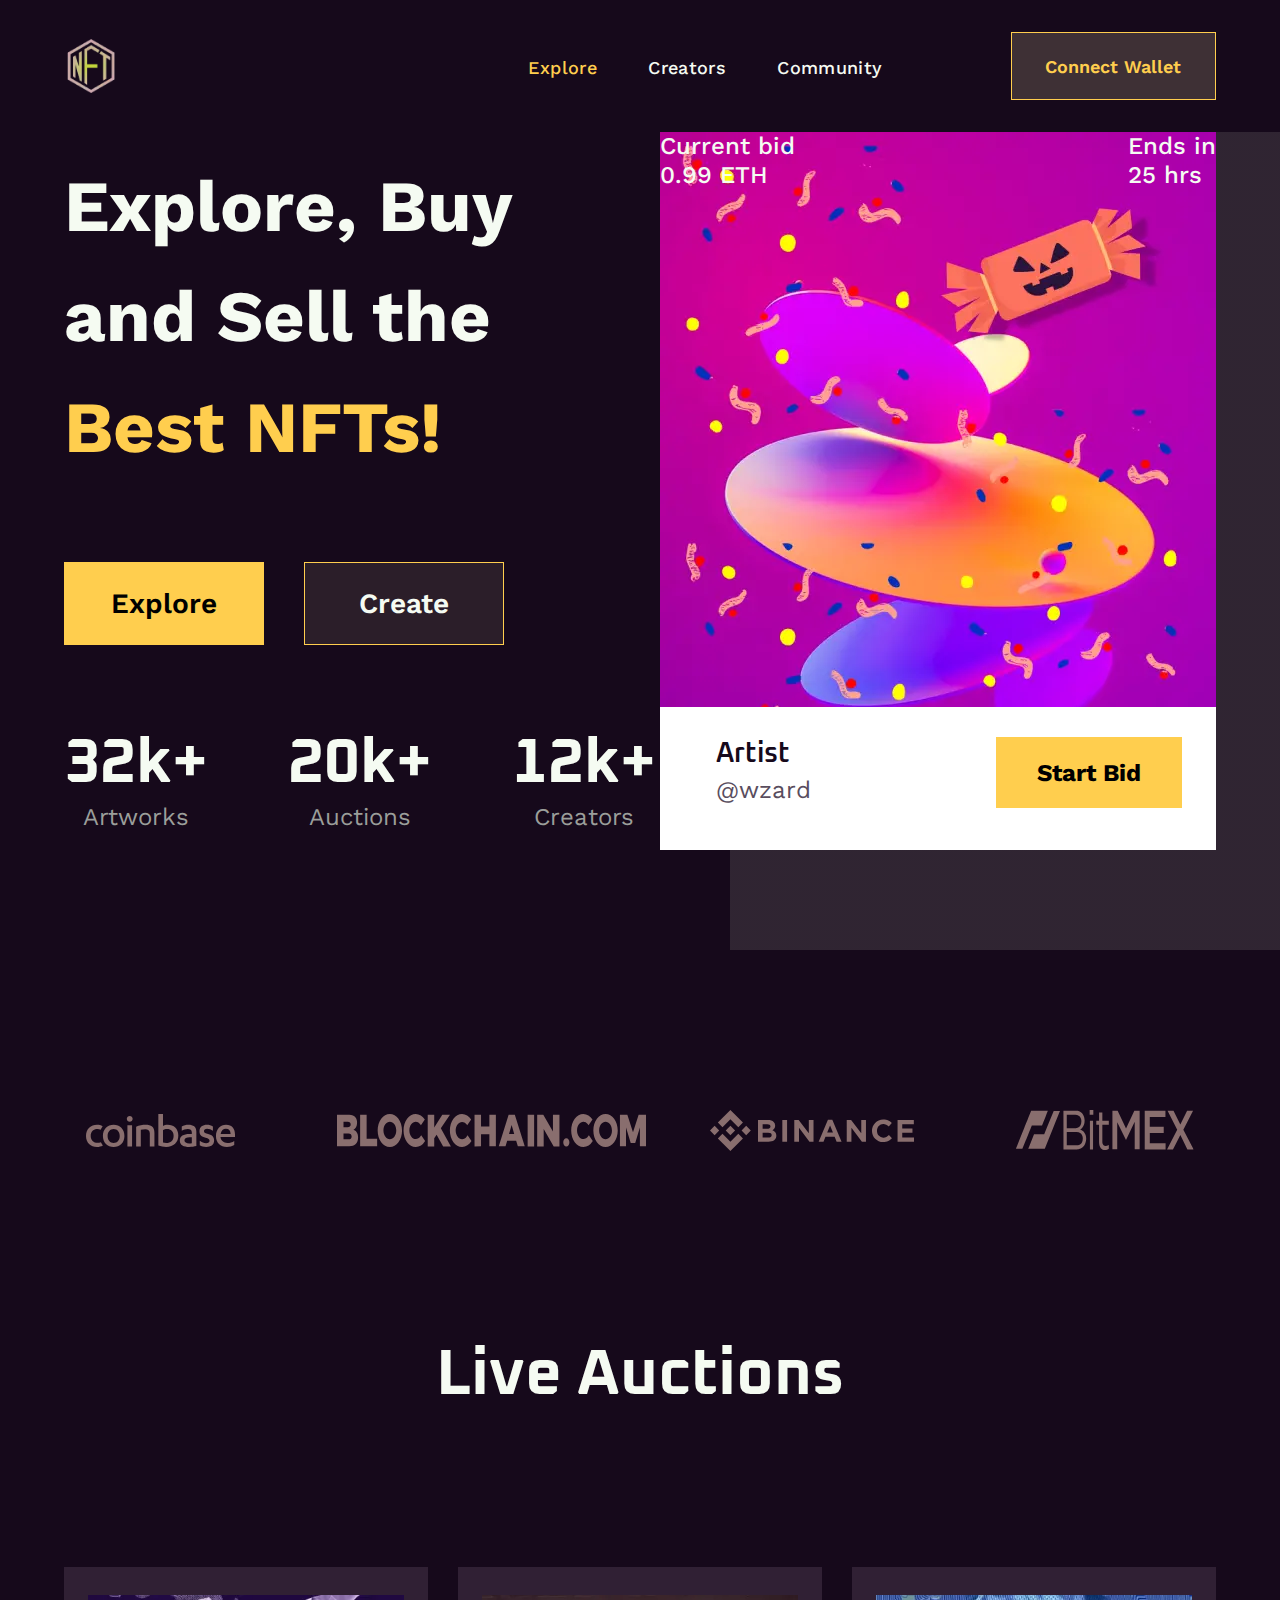
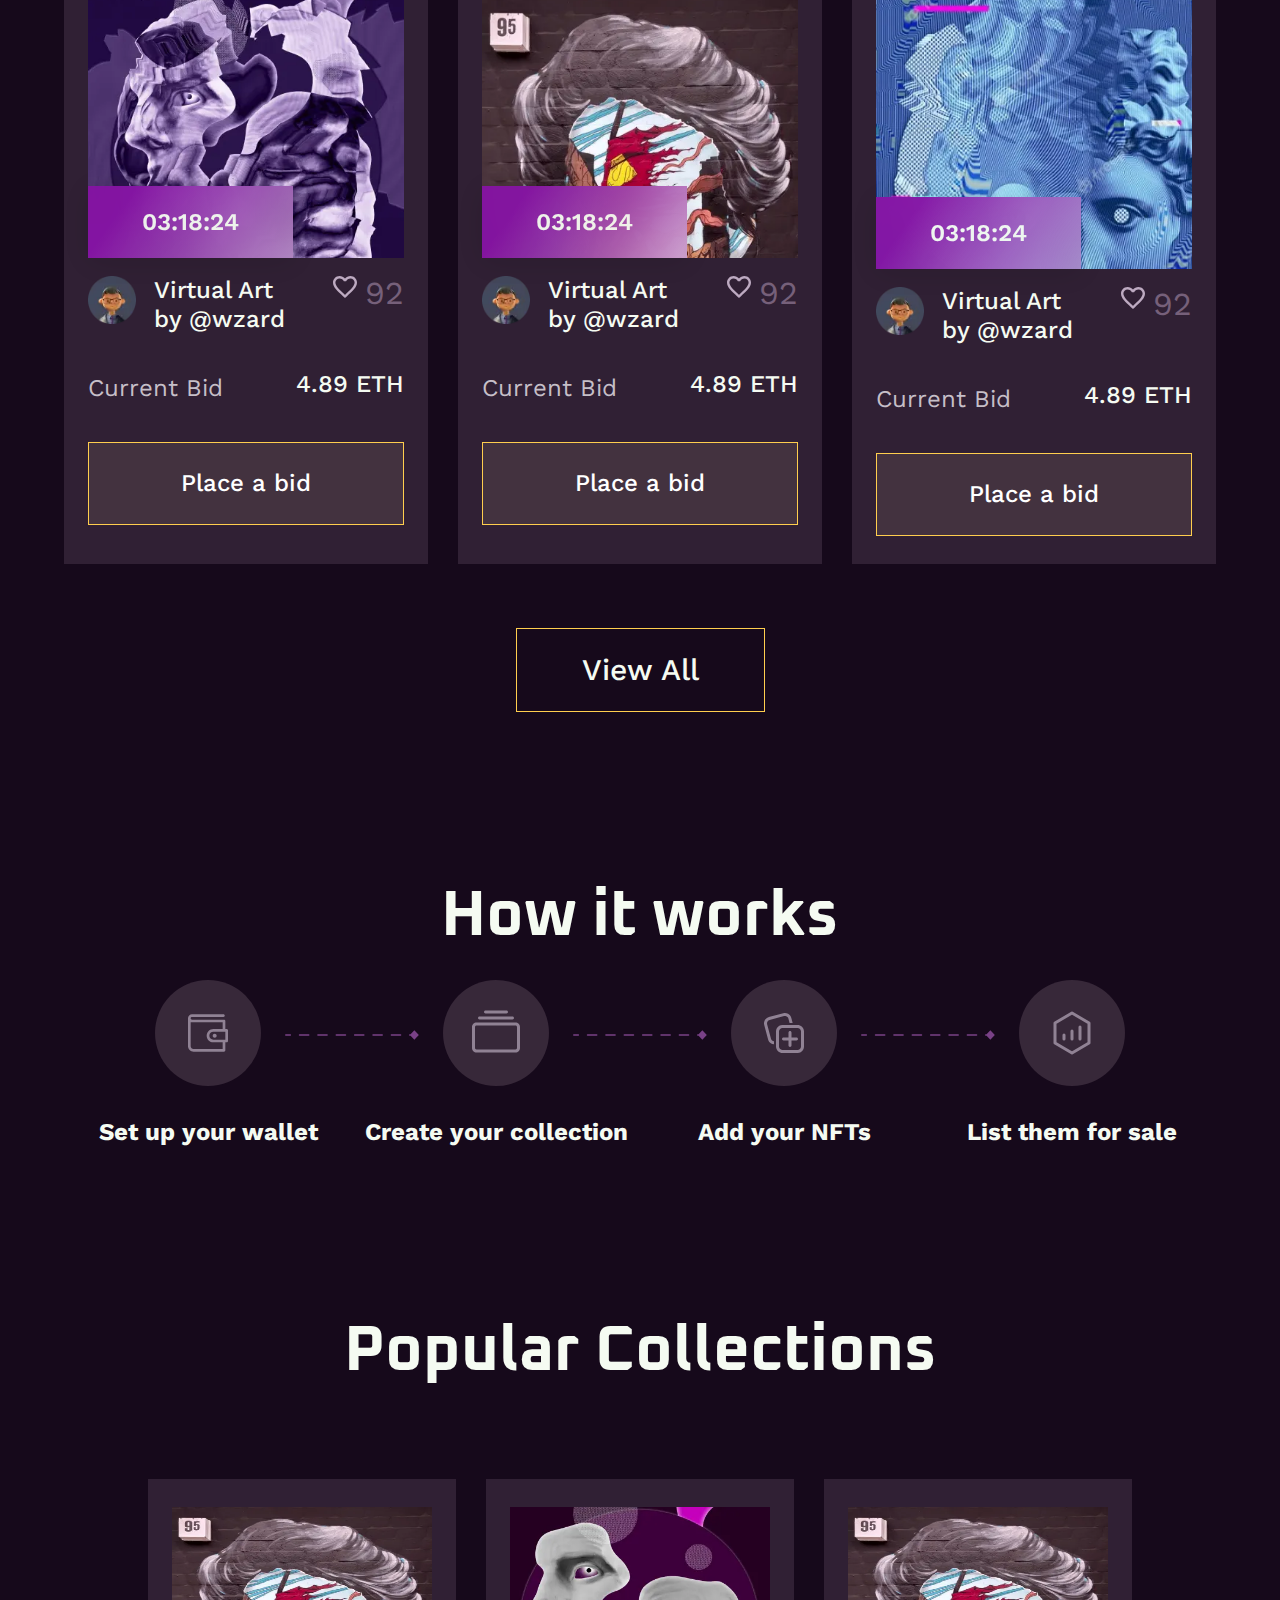
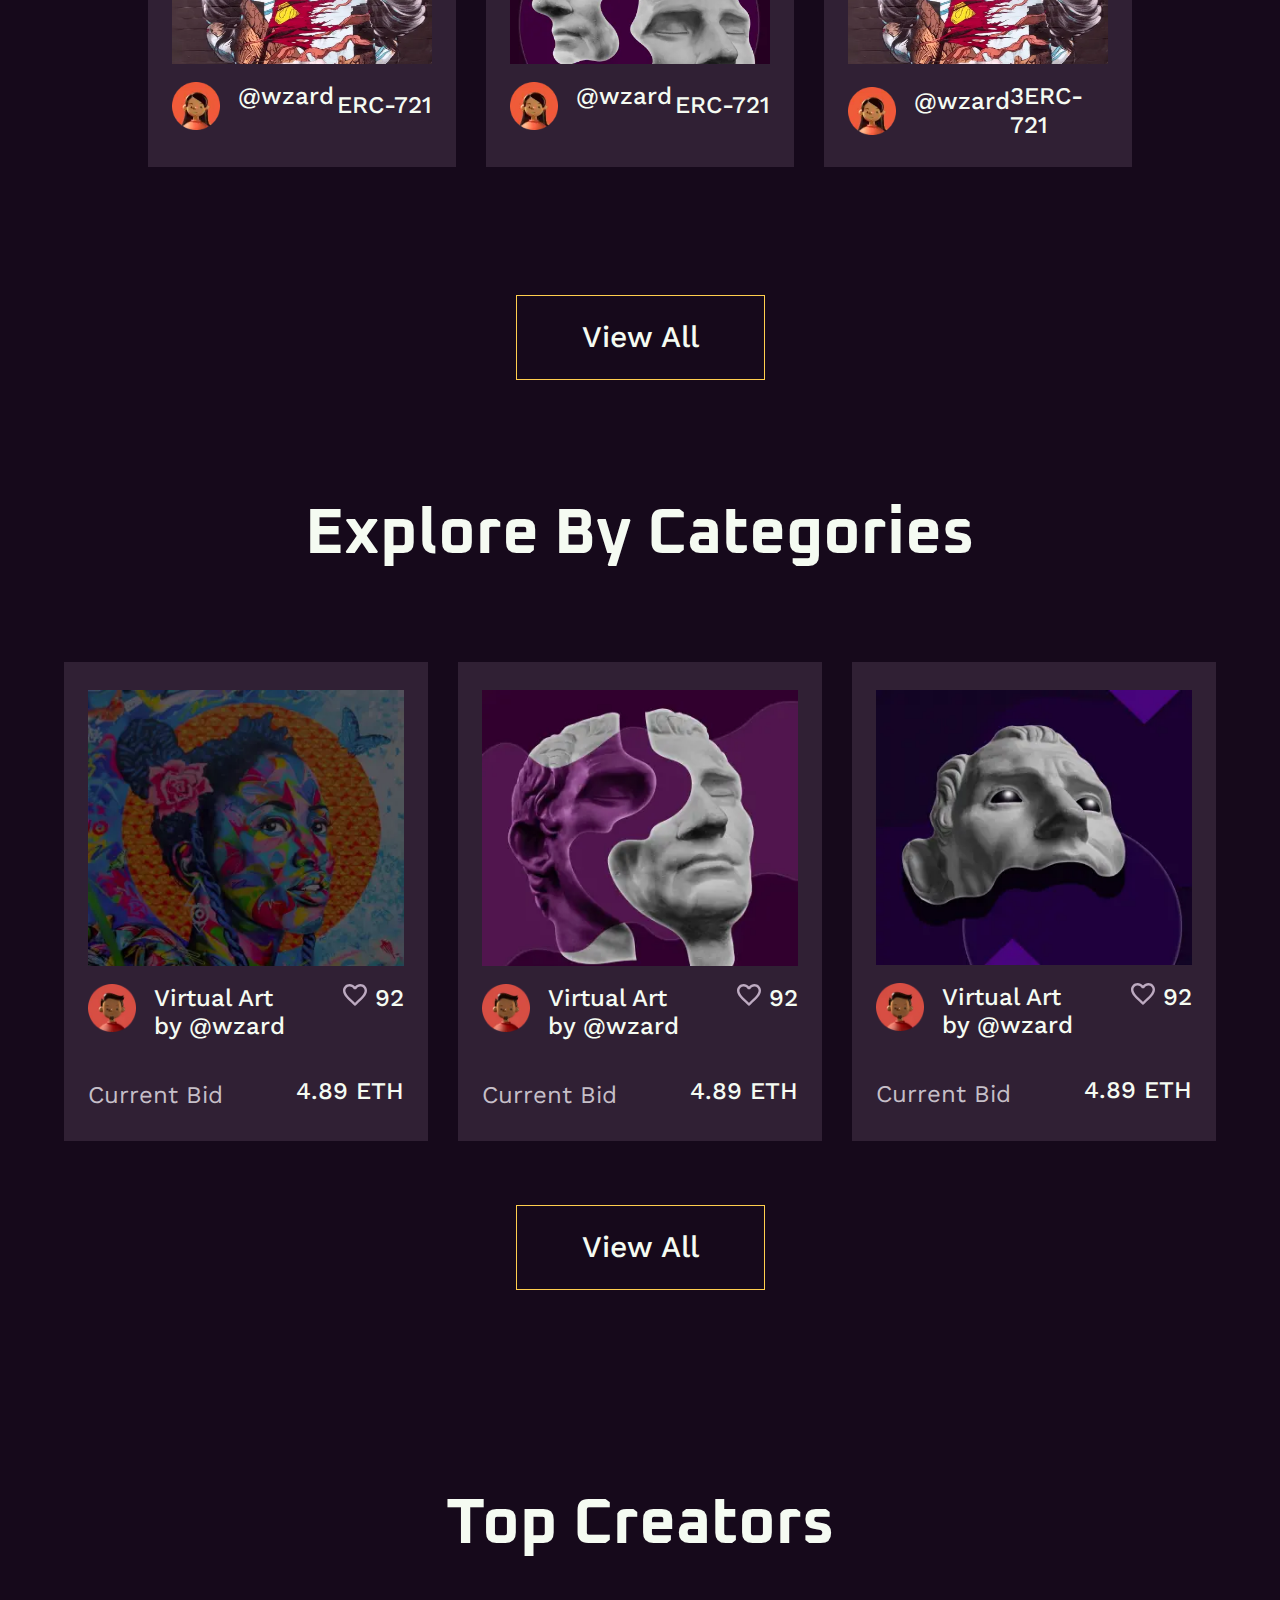
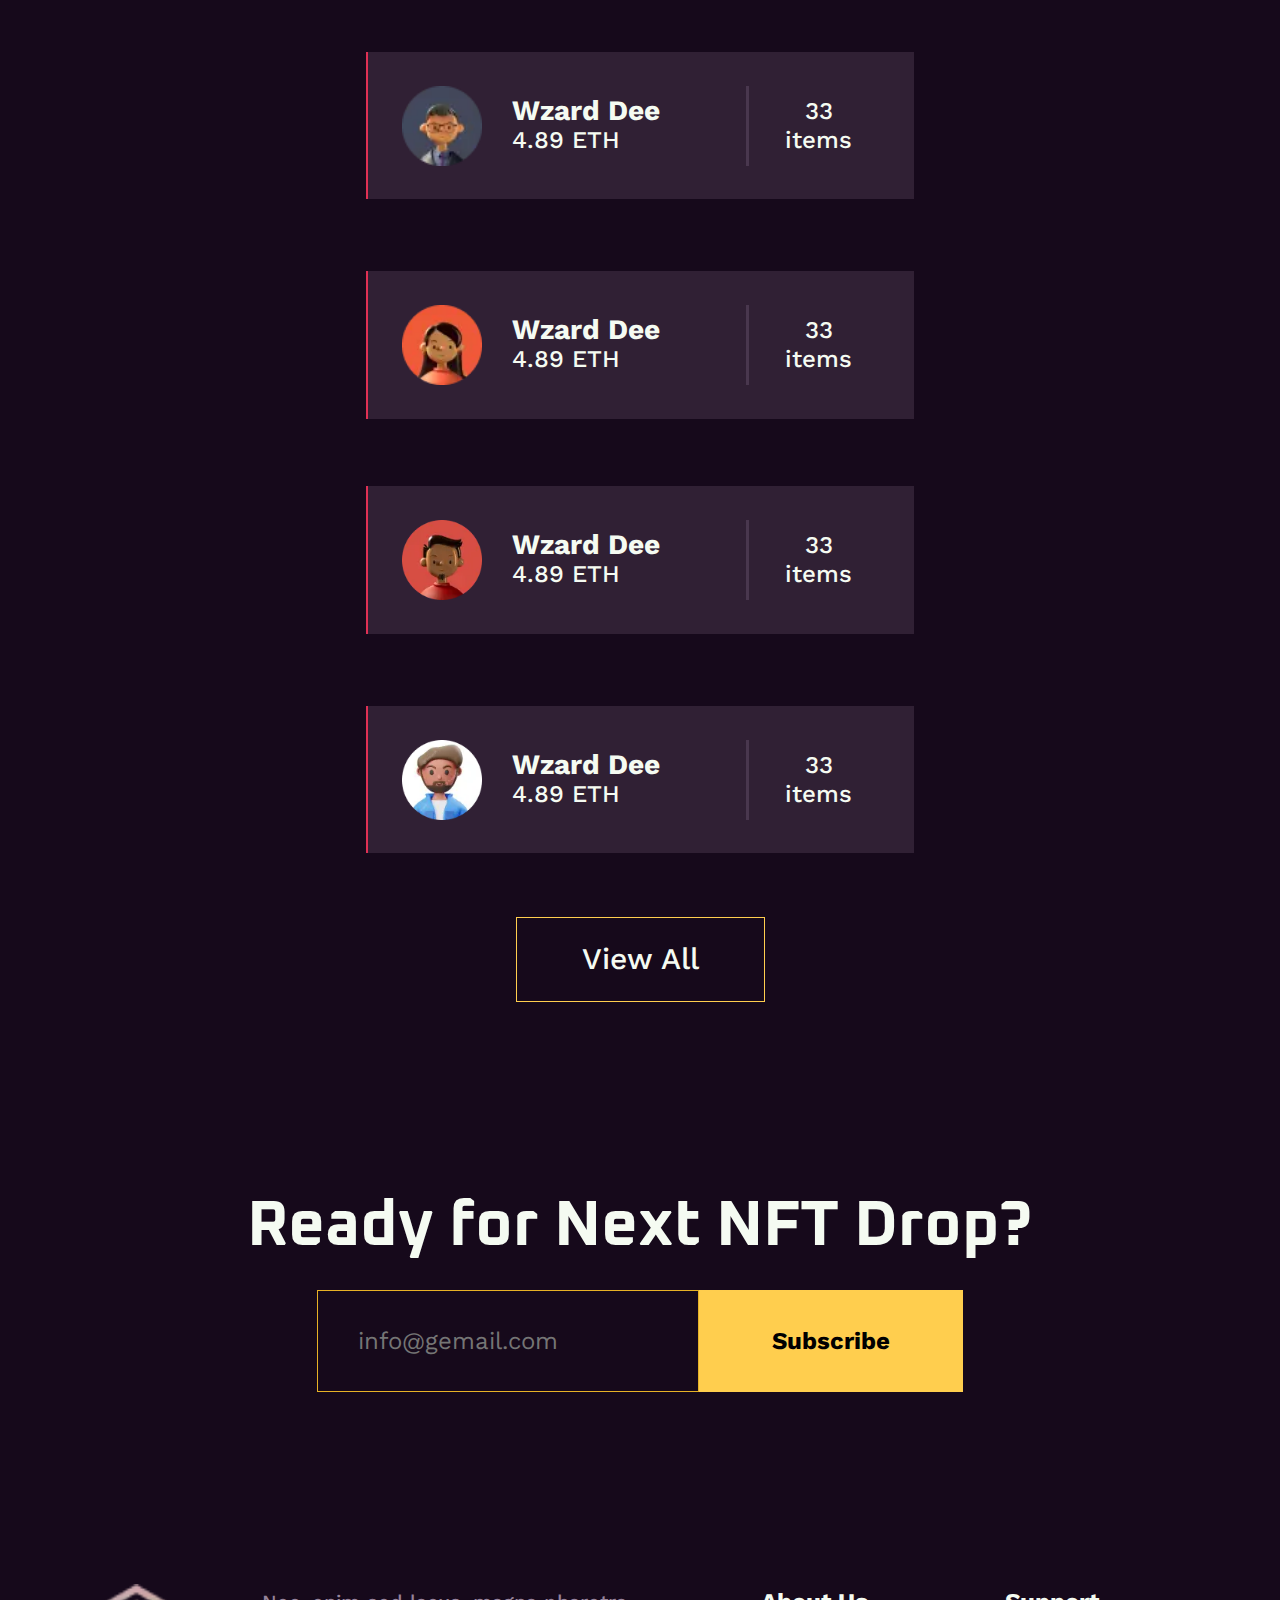
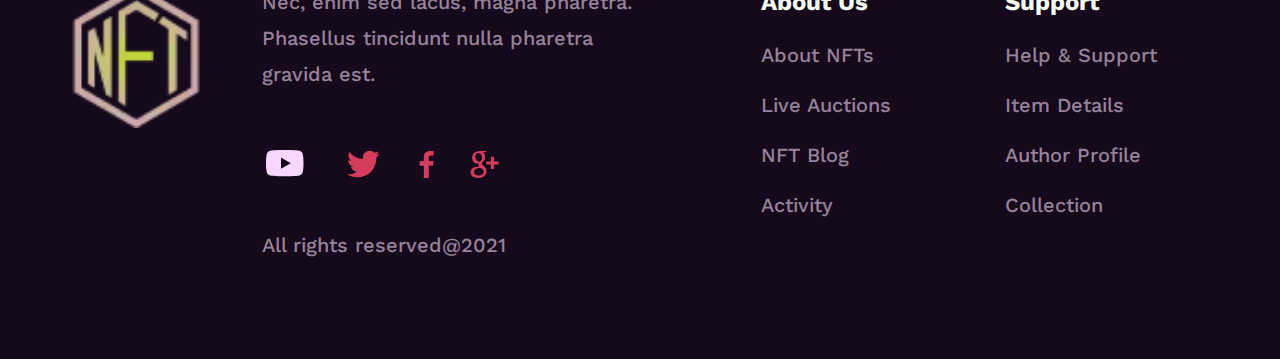
==== commit 77694de2: "Add files via upload" ====
--- a/index.html
+++ b/index.html
@@ -1 +1 @@
-<!DOCTYPE html><html lang="en"><head><meta charset="UTF-8"><!--meta(name='viewport' content="1440px")--><meta name="format-detection" content="telephone=yes"><meta name="robots" content="all"><meta name="keywords" content="ключевые слова"><meta name="description" content="Описание страницы сайта."><meta name="viewport" content="width=device-width, initial-scale=1.0"><link rel="icon" type="image/x-icon" href="img/logo/logo.png"><script src="js/script.js"></script><title>NFT Marketplace</title><link href="https://fonts.googleapis.com/css?family=Work+Sans:wght@400;500;600;700&amp;display=swap" rel="stylesheet"><link href="https://fonts.googleapis.com/css?family=Oxanium:wght@400;500;600&amp;display=swap" rel="stylesheet"><link rel="stylesheet" href="css/reset.css"><link rel="stylesheet" href="css/style.css"><link rel="stylesheet" href="css/fonts.css"></head><body><div class="wrapper"><header class="header"><div class="header__container container fdr"><a class="header__logo logo" href="#"> <img src="img/logo/logo.webp" alt="some photo"></a><nav class="header__menu menu"><ul class="menu__list"><li class="menu__item"><a class="menu__link active" href="#">Explore</a></li><li class="menu__item"><a class="menu__link" href="#">Creators</a></li><li class="menu__item"><a class="menu__link" href="#">Community</a></li></ul><div class="header__button"><button class="header__button button">Connect Wallet</button></div></nav><div class="menu-burger"><img src="img/menu_burger.svg" alt="some photo"></div></div></header><main class="page"> <section class="page__main-block main-block"><div class="main-block__container container fdr"><div class="main-block__info"><h1 class="main-block__block-title">Explore, Buy and Sell the <span class= 'title-highlight'> Best NFTs!</span></h1><div class="main-block__buttons buttons"><button class="main-block__button button bg-button">Explore</button><button class="main-block__button button">Create</button></div><div class="main-block__stats"><div class="main-block__stats-block"><div class="main-block__stats-title">32k+</div><div class="main-block__stats-txt">Artworks</div></div><div class="main-block__stats-block"><div class="main-block__stats-title">220k+</div><div class="main-block__stats-txt">Auctions</div></div><div class="main-block__stats-block"><div class="main-block__stats-title">12k+</div><div class="main-block__stats-txt">Creators</div></div></div></div><div class="main-card"><div class="main-card__wrapper"><div class="main-card__header"><div class="main-card__bid"><div class="main-card__bid-txt">Current bid</div><div class="main-card__bid-value">0.99 ETH</div></div><div class="main-card__ends"> <div class="main-card__ends-txt">Ends in</div><div class="main-card__ends-value">25 hrs</div></div></div><div class="main-card__img"><img src="img/nft/main_image.webp" alt="some photo"><div class="main-card__footer"><div class="main-card__artist"><div class="main-card__artist-txt">Artist</div><div class="main-card__artist-name">@wzard</div></div><button class="main-card__footer-button button bg-button">Start Bid</button></div></div></div><button class="main-block__scroll-button button"><img src="img/Scroll_button.webp" alt></button></div></div><div class="page__clients clients"><div class="clients__container container fdr cgap"><div class="clients__row"><div class="clients__img"> <img src="img/clients/clients1.svg" alt="some photo"></div><div class="clients__img"> <img src="img/clients/clients2.svg" alt="some photo"></div></div><div class="clients__row"><div class="clients__img"> <img src="img/clients/clients3.svg" alt="some photo"></div><div class="clients__img"> <img src="img/clients/clients4.svg" alt="some photo"></div></div></div></div></section><section class="page__live-auctions live-auctions"><div class="live-auctions__container container cgap"><h2 class="live-auctions__block-title">Live Auctions</h2><div class="live-auctions__arrows"><div class="live-auctions__arrow"></div><div class="live-auctions__arrow"></div></div><div class="live-auctions__cards cards"><div class="live-auctions__card card"><div class="live-auctions__card-img-wrapper"><div class="live-auctions__card-img"><img src="img/nft/nft_image1.webp" alt="some photo"><div class="live-auctions__timer timer" id="timer">03:18:24</div></div><div class="live-auctions__card-button button">Place a bid</div></div><div class="live-auctions__card-info card-info"><div class="live-auctions__card-autor card-autor"><div class="live-auctions__card-img-data img-data"><div class="live-auctions__card-autor-icon card-autor-icon"><img src="img/profiles/profile_image1.webp" alt="some photo"></div><div class="live-auctions__card-img-info card-img-info"><div class="live-auctions__card-img-name">Virtual Art</div><div class="live-auctions__card-autor-name">by @wzard</div></div></div><div class="live-auctions__card-likes card-likes"><div class="live-auctions__card-likes-icon card-likes-icon"><img src="img/likes_icon.svg" alt="some photo"></div><div class="live-auctions__card-likes-value">92</div></div></div><div class="live-auctions__card-bid card-bid"><div class="live-auctions__card-bid-txt">Current Bid</div><div class="live-auctions__card-bid-value">4.89 ETH</div></div></div></div><div class="live-auctions__card card"><div class="live-auctions__card-img-wrapper"><div class="live-auctions__card-img"><img src="img/nft/nft_image2.webp" alt="some photo"><div class="live-auctions__timer timer" id="timer">03:18:24</div></div><div class="live-auctions__card-button button">Place a bid</div></div><div class="live-auctions__card-info card-info"><div class="live-auctions__card-autor card-autor"><div class="live-auctions__card-img-data img-data"><div class="live-auctions__card-autor-icon card-autor-icon"><img src="img/profiles/profile_image1.webp" alt="some photo"></div><div class="live-auctions__card-img-info card-img-info"><div class="live-auctions__card-img-name">Virtual Art</div><div class="live-auctions__card-autor-name">by @wzard</div></div></div><div class="live-auctions__card-likes card-likes"><div class="live-auctions__card-likes-icon card-likes-icon"><img src="img/likes_icon.svg" alt="some photo"></div><div class="live-auctions__card-likes-value">92</div></div></div><div class="live-auctions__card-bid card-bid"><div class="live-auctions__card-bid-txt">Current Bid</div><div class="live-auctions__card-bid-value">4.89 ETH</div></div></div></div><div class="live-auctions__card card"><div class="live-auctions__card-img-wrapper"><div class="live-auctions__card-img"><img src="img/nft/nft_image3.webp" alt="some photo"><div class="live-auctions__timer timer" id="timer">03:18:24</div></div><div class="live-auctions__card-button button">Place a bid</div></div><div class="live-auctions__card-info card-info"><div class="live-auctions__card-autor card-autor"><div class="live-auctions__card-img-data img-data"><div class="live-auctions__card-autor-icon card-autor-icon"><img src="img/profiles/profile_image1.webp" alt="some photo"></div><div class="live-auctions__card-img-info card-img-info"><div class="live-auctions__card-img-name">Virtual Art</div><div class="live-auctions__card-autor-name">by @wzard</div></div></div><div class="live-auctions__card-likes card-likes"><div class="live-auctions__card-likes-icon card-likes-icon"><img src="img/likes_icon.svg" alt="some photo"></div><div class="live-auctions__card-likes-value">92</div></div></div><div class="live-auctions__card-bid card-bid"><div class="live-auctions__card-bid-txt">Current Bid</div><div class="live-auctions__card-bid-value">4.89 ETH</div></div></div></div></div><button class="live-auctions__button button view-button">View All</button></div></section><section class="page__how-it-works how-it-works"><div class="how-it-works__container container"><h2 class="how-it-works__block-title">How it works</h2><div class="how-it-works__block"><div class="how-it-works__illustration-item"><div class="how-it-works__illustration-img"><img src="img/how_it_works/icon1.svg" alt="some photo"></div><h4 class="how-it-works__illustration-txt">Set up your wallet</h4><div class="how-it-works__illustration-arrow"><img src="img/how_it_works/Vector1.svg" alt="some photo"></div></div><div class="how-it-works__illustration-item"><div class="how-it-works__illustration-img"><img src="img/how_it_works/icon2.svg" alt="some photo"></div><h4 class="how-it-works__illustration-txt">Create your collection</h4><div class="how-it-works__illustration-arrow"><img src="img/how_it_works/Vector1.svg" alt="some photo"></div></div><div class="how-it-works__illustration-item"><div class="how-it-works__illustration-img"><img src="img/how_it_works/icon3.svg" alt="some photo"></div><h4 class="how-it-works__illustration-txt">Add your NFTs</h4><div class="how-it-works__illustration-arrow"><img src="img/how_it_works/Vector1.svg" alt="some photo"></div></div><div class="how-it-works__illustration-item"><div class="how-it-works__illustration-img"><img src="img/how_it_works/icon4.svg" alt="some photo"></div><h4 class="how-it-works__illustration-txt">List them for sale</h4><div class="how-it-works__illustration-arrow"></div></div></div></div></section><section class="page__popular-collections popular-collections"><div class="popular-collections__container container cgap"><h2 class="popular-collections__block-title">Popular Collections</h2><div class="popular-collections__cards cards"><div class="popular-collections__card card"><div class="popular-collections__card-img"><img src="img/nft/nft_image2.webp" alt="some photo"></div><div class="popular-collections__card-info"><div class="popular-collections__card-img-data img-data"><div class="popular-collections__card-autor-icon card-autor-icon"><img src="img/profiles/profile_image2.webp" alt="some photo"></div><div class="popular-collections__card-info-name">@wzard</div></div><div class="popular-collections__card-info-txt">ERC-721</div></div></div><div class="popular-collections__card card"><div class="popular-collections__card-img"><img src="img/nft/nft_image4.webp" alt="some photo"></div><div class="popular-collections__card-info"><div class="popular-collections__card-img-data img-data"><div class="popular-collections__card-autor-icon card-autor-icon"><img src="img/profiles/profile_image2.webp" alt="some photo"></div><div class="popular-collections__card-info-name">@wzard</div></div><div class="popular-collections__card-info-txt">ERC-721</div></div></div><div class="popular-collections__card card"><div class="popular-collections__card-img"><img src="img/nft/nft_image2.webp" alt="some photo"></div><div class="popular-collections__card-info"><div class="popular-collections__card-img-data img-data"><div class="popular-collections__card-autor-icon card-autor-icon"><img src="img/profiles/profile_image2.webp" alt="some photo"></div><div class="popular-collections__card-info-name">@wzard</div></div><div class="popular-collections__card-info-txt">3ERC-721</div></div></div></div><div class="popular-collections__arrow"></div><div class="popular-collections__button button view-button">View All</div></div></section><section class="page__explore explore"><div class="explore__container container cgap"><h2 class="explore__block-title">Explore By Categories</h2><div class="explore__cards cards"><div class="explore__card card"><div class="explore__card-img-wrapper"><div class="explore__card-img"><img src="img/nft/nft_image5.webp" alt="some photo"></div><div class="explore__card-button">Place a bid</div></div><div class="explore__card-info card-info"><div class="explore__card-autor card-autor"><div class="explore__card-img-data img-data"><div class="explore__card-autor-icon card-autor-icon"><img src="img/profiles/profile_image3.webp" alt="some photo"></div><div class="explore__card-img-info card-img-info"><div class="explore__card-img-name">Virtual Art</div><div class="explore__card-autor-name">by @wzard</div></div></div><div class="explore__card-likes card-likes"><div class="explore__card-likes-icon card-likes-icon"><img src="img/likes_icon.svg" alt="some photo"></div><div class="explore__card-likes-value">92</div></div></div><div class="explore__card-bid card-bid"><div class="explore__card-bid-txt bid-txt">Current Bid</div><div class="explore__card-bid-value">4.89 ETH</div></div></div></div><div class="explore__card card"><div class="explore__card-img-wrapper"><div class="explore__card-img"><img src="img/nft/nft_image6.webp" alt="some photo"></div><div class="explore__card-button">Place a bid</div></div><div class="explore__card-info card-info"><div class="explore__card-autor card-autor"><div class="explore__card-img-data img-data"><div class="explore__card-autor-icon card-autor-icon"><img src="img/profiles/profile_image3.webp" alt="some photo"></div><div class="explore__card-img-info card-img-info"><div class="explore__card-img-name">Virtual Art</div><div class="explore__card-autor-name">by @wzard</div></div></div><div class="explore__card-likes card-likes"><div class="explore__card-likes-icon card-likes-icon"><img src="img/likes_icon.svg" alt="some photo"></div><div class="explore__card-likes-value">92</div></div></div><div class="explore__card-bid card-bid"><div class="explore__card-bid-txt bid-txt">Current Bid</div><div class="explore__card-bid-value">4.89 ETH</div></div></div></div><div class="explore__card card"><div class="explore__card-img-wrapper"><div class="explore__card-img"><img src="img/nft/nft_image7.webp" alt="some photo"></div><div class="explore__card-button">Place a bid</div></div><div class="explore__card-info card-info"><div class="explore__card-autor card-autor"><div class="explore__card-img-data img-data"><div class="explore__card-autor-icon card-autor-icon"><img src="img/profiles/profile_image3.webp" alt="some photo"></div><div class="explore__card-img-info card-img-info"><div class="explore__card-img-name">Virtual Art</div><div class="explore__card-autor-name">by @wzard</div></div></div><div class="explore__card-likes card-likes"><div class="explore__card-likes-icon card-likes-icon"><img src="img/likes_icon.svg" alt="some photo"></div><div class="explore__card-likes-value">92</div></div></div><div class="explore__card-bid card-bid"><div class="explore__card-bid-txt bid-txt">Current Bid</div><div class="explore__card-bid-value">4.89 ETH</div></div></div></div></div><div class="explore__button button view-button">View All</div></div></section><section class="page__top-creators top-creators"><div class="top-creators__container container cgap"><h2 class="top-creators__block-title">Top Creators</h2><div class="top-creators__creators"><div class="top-creators__row"><div class="top-creators__creators-card"><div class="top-creators__creator-photo"><img src="img/profiles/profile_image1.webp" alt="some photo"></div><div class="top-creators__creator-info card-img-info"><h3 class="top-creators__creator-name">Wzard Dee</h3><div class="top-creators__creator-price">4.89 ETH</div></div><div class="top-creators__creator-items creator-items"><div class="top-creators__creator-items-value">33</div><div class="top-creators__creator-items-txt">items</div></div></div><div class="top-creators__creators-card"><div class="top-creators__creator-photo"><img src="img/profiles/profile_image2.webp" alt="some photo"></div><div class="top-creators__creator-info card-img-info"><h3 class="top-creators__creator-name">Wzard Dee</h3><div class="top-creators__creator-price">4.89 ETH</div></div><div class="top-creators__creator-items creator-items"><div class="top-creators__creator-items-value">33</div><div class="top-creators__creator-items-txt">items</div></div></div></div><div class="top-creators__row"><div class="top-creators__creators-card"><div class="top-creators__creator-photo"><img src="img/profiles/profile_image3.webp" alt="some photo"></div><div class="top-creators__creator-info card-img-info"><h3 class="top-creators__creator-name">Wzard Dee</h3><div class="top-creators__creator-price">4.89 ETH</div></div><div class="top-creators__creator-items creator-items"><div class="top-creators__creator-items-value">33</div><div class="top-creators__creator-items-txt">items</div></div></div><div class="top-creators__creators-card"><div class="top-creators__creator-photo"><img src="img/profiles/profile_image4.webp" alt="some photo"></div><div class="top-creators__creator-info card-img-info"><h3 class="top-creators__creator-name">Wzard Dee</h3><div class="top-creators__creator-price">4.89 ETH</div></div><div class="top-creators__creator-items creator-items"><div class="top-creators__creator-items-value">33</div><div class="top-creators__creator-items-txt">items</div></div></div></div></div><button class="top-creators__creators button view-button">View All</button></div></section><section class="page__subscribe subscribe"><div class="subscribe__container container"><h2 class="subscribe__block-title">Ready for Next NFT Drop?</h2><div class="subscribe__block subscribe-block"><form class="subscribe__email-input" action="http://foo.com" method="post"></form><input type="email" name="email" placeholder="info@gemail.com" ><button class="subscribe__button button bg-button">Subscribe</button></div></div></section><footer class="footer"><div class="footer__container container fdr"><div class="footer__block"><a class="footer__logo logo" href="#"><img src="img/logo/logo.webp" alt="some photo"></a><div class="footer__column"><div class="footer__text">Nec, enim sed lacus, magna pharetra. Phasellus tincidunt nulla pharetra gravida est. </div><div class="footer__social"><div class="footer__social-img"><img src="img/social/socials1.svg" alt="some photo"></div><div class="footer__social-img"><img src="img/social/socials2.svg" alt="some photo"></div><div class="footer__social-img"><img src="img/social/socials3.svg" alt="some photo"></div><div class="footer__social-img"><img src="img/social/socials4.svg" alt="some photo"></div></div><div class="footer__license">All rights reserved@2021</div></div></div><div class="footer__block"><div class="footer__column"><a class="footer__link" href="#">About Us</a><a class="footer__link" href="#">About NFTs</a><a class="footer__link" href="#">Live Auctions</a><a class="footer__link" href="#">NFT Blog</a><a class="footer__link" href="#">Activity</a></div><div class="footer__column"><a class="footer__link" href="#">Support</a><a class="footer__link" href="#">Help &amp; Support</a><a class="footer__link" href="#">Item Details</a><a class="footer__link" href="#">Author Profile</a><a class="footer__link" href="#">Collection</a></div></div></div></footer><section class="popup" id="popup"><div class="popup__container container" id="popup__container"><h2 class="popup__block-title">Ready for Next NFT Drop?</h2><div class="popup__block subscribe-block"><form class="popup__email-input" action="http://foo.com" method="post"></form><input type="email" name="email" placeholder="example@email.ru"><button class="popup__button button bg-button">Subscribe</button></div></div></section></main></div></body></html>+<!DOCTYPE html><html lang="en"><head><meta charset="UTF-8"><!--meta(name='viewport' content="1440px")--><meta name="format-detection" content="telephone=yes"><meta name="robots" content="all"><meta name="keywords" content="ключевые слова"><meta name="description" content="Описание страницы сайта."><meta name="viewport" content="width=device-width, initial-scale=1.0"><link rel="icon" type="image/x-icon" href="img/logo/logo.png"><script src="js/script.js"></script><title>NFT Marketplace</title><link href="https://fonts.googleapis.com/css?family=Work+Sans:wght@400;500;600;700&amp;display=swap" rel="stylesheet"><link href="https://fonts.googleapis.com/css?family=Oxanium:wght@400;500;600&amp;display=swap" rel="stylesheet"><link rel="stylesheet" href="css/reset.css"><link rel="stylesheet" href="css/style.css"><link rel="stylesheet" href="css/fonts.css"></head><body><div class="wrapper"><header class="header"><div class="header__container container fdr"><a class="header__logo logo" href="#"> <img src="img/logo/logo.webp" alt="some photo"></a><nav class="header__menu menu"><ul class="menu__list"><li class="menu__item"><a class="menu__link active" href="#">Explore</a></li><li class="menu__item"><a class="menu__link" href="#">Creators</a></li><li class="menu__item"><a class="menu__link" href="#">Community</a></li></ul><div class="header__button"><button class="header__button button">Connect Wallet</button></div></nav><div class="menu-burger"><img src="img/menu_burger.svg" alt="some photo"></div></div></header><main class="page"> <section class="page__main-block main-block"><div class="main-block__container container fdr"><div class="main-block__info"><h1 class="main-block__block-title">Explore, Buy and Sell the <span class= 'title-highlight'> Best NFTs!</span></h1><div class="main-block__buttons buttons"><button class="main-block__button button bg-button">Explore</button><button class="main-block__button button">Create</button></div><div class="main-block__stats"><div class="main-block__stats-block"><div class="main-block__stats-title">32k+</div><div class="main-block__stats-txt">Artworks</div></div><div class="main-block__stats-block"><div class="main-block__stats-title">20k+</div><div class="main-block__stats-txt">Auctions</div></div><div class="main-block__stats-block"><div class="main-block__stats-title">12k+</div><div class="main-block__stats-txt">Creators</div></div></div></div><div class="main-card"><div class="main-card__wrapper"><div class="main-card__header"><div class="main-card__bid"><div class="main-card__bid-txt">Current bid</div><div class="main-card__bid-value">0.99 ETH</div></div><div class="main-card__ends"> <div class="main-card__ends-txt">Ends in</div><div class="main-card__ends-value">25 hrs</div></div></div><div class="main-card__img"><img src="img/nft/main_image.webp" alt="some photo"><div class="main-card__footer"><div class="main-card__artist"><div class="main-card__artist-txt">Artist</div><div class="main-card__artist-name">@wzard</div></div><button class="main-card__footer-button button bg-button">Start Bid</button></div></div></div><button class="main-block__scroll-button button"><img src="img/Scroll_button.webp" alt></button></div></div><div class="page__clients clients"><div class="clients__container container fdr cgap"><div class="clients__row"><div class="clients__img"> <img src="img/clients/clients1.svg" alt="some photo"></div><div class="clients__img"> <img src="img/clients/clients2.svg" alt="some photo"></div></div><div class="clients__row"><div class="clients__img"> <img src="img/clients/clients3.svg" alt="some photo"></div><div class="clients__img"> <img src="img/clients/clients4.svg" alt="some photo"></div></div></div></div></section><section class="page__live-auctions live-auctions"><div class="live-auctions__container container cgap"><h2 class="live-auctions__block-title">Live Auctions</h2><div class="live-auctions__arrows"><div class="live-auctions__arrow"></div><div class="live-auctions__arrow"></div></div><div class="live-auctions__cards cards"><div class="live-auctions__card card"><div class="live-auctions__card-img-wrapper"><div class="live-auctions__card-img"><img src="img/nft/nft_image1.webp" alt="some photo"><div class="live-auctions__timer timer" id="timer">03:18:24</div></div></div><div class="live-auctions__card-info card-info"><div class="live-auctions__card-autor card-autor"><div class="live-auctions__card-img-data img-data"><div class="live-auctions__card-autor-icon card-autor-icon"><img src="img/profiles/profile_image1.webp" alt="some photo"></div><div class="live-auctions__card-img-info card-img-info"><div class="live-auctions__card-img-name">Virtual Art</div><div class="live-auctions__card-autor-name">by @wzard</div></div></div><div class="live-auctions__card-likes card-likes"><div class="live-auctions__card-likes-icon card-likes-icon"><img src="img/likes_icon.svg" alt="some photo"></div><div class="live-auctions__card-likes-value">92</div></div></div><div class="live-auctions__card-bid card-bid"><div class="live-auctions__card-bid-txt bid-txt">Current Bid</div><div class="live-auctions__card-bid-value">4.89 ETH</div></div><div class="live-auctions__card-button button">Place a bid</div></div></div><div class="live-auctions__card card"><div class="live-auctions__card-img-wrapper"><div class="live-auctions__card-img"><img src="img/nft/nft_image2.webp" alt="some photo"><div class="live-auctions__timer timer" id="timer">03:18:24</div></div></div><div class="live-auctions__card-info card-info"><div class="live-auctions__card-autor card-autor"><div class="live-auctions__card-img-data img-data"><div class="live-auctions__card-autor-icon card-autor-icon"><img src="img/profiles/profile_image1.webp" alt="some photo"></div><div class="live-auctions__card-img-info card-img-info"><div class="live-auctions__card-img-name">Virtual Art</div><div class="live-auctions__card-autor-name">by @wzard</div></div></div><div class="live-auctions__card-likes card-likes"><div class="live-auctions__card-likes-icon card-likes-icon"><img src="img/likes_icon.svg" alt="some photo"></div><div class="live-auctions__card-likes-value">92</div></div></div><div class="live-auctions__card-bid card-bid"><div class="live-auctions__card-bid-txt bid-txt">Current Bid</div><div class="live-auctions__card-bid-value">4.89 ETH</div></div><div class="live-auctions__card-button button">Place a bid</div></div></div><div class="live-auctions__card card"><div class="live-auctions__card-img-wrapper"><div class="live-auctions__card-img"><img src="img/nft/nft_image3.webp" alt="some photo"><div class="live-auctions__timer timer" id="timer">03:18:24</div></div></div><div class="live-auctions__card-info card-info"><div class="live-auctions__card-autor card-autor"><div class="live-auctions__card-img-data img-data"><div class="live-auctions__card-autor-icon card-autor-icon"><img src="img/profiles/profile_image1.webp" alt="some photo"></div><div class="live-auctions__card-img-info card-img-info"><div class="live-auctions__card-img-name">Virtual Art</div><div class="live-auctions__card-autor-name">by @wzard</div></div></div><div class="live-auctions__card-likes card-likes"><div class="live-auctions__card-likes-icon card-likes-icon"><img src="img/likes_icon.svg" alt="some photo"></div><div class="live-auctions__card-likes-value">92</div></div></div><div class="live-auctions__card-bid card-bid"><div class="live-auctions__card-bid-txt bid-txt">Current Bid</div><div class="live-auctions__card-bid-value">4.89 ETH</div></div><div class="live-auctions__card-button button">Place a bid</div></div></div></div><button class="live-auctions__button button view-button">View All</button></div></section><section class="page__explain explain"><div class="explain__container container"><h2 class="explain__block-title">How it works</h2><div class="explain__block"><div class="explain__illustration-item"><div class="explain__illustration-img"><img src="img/how_it_works/icon1.svg" alt="some photo"></div><h4 class="explain__illustration-txt">Set up your wallet</h4><div class="explain__illustration-arrow"><img src="img/how_it_works/Vector1.svg" alt="some photo"></div></div><div class="explain__illustration-item"><div class="explain__illustration-img"><img src="img/how_it_works/icon2.svg" alt="some photo"></div><h4 class="explain__illustration-txt">Create your collection</h4><div class="explain__illustration-arrow"><img src="img/how_it_works/Vector1.svg" alt="some photo"></div></div><div class="explain__illustration-item"><div class="explain__illustration-img"><img src="img/how_it_works/icon3.svg" alt="some photo"></div><h4 class="explain__illustration-txt">Add your NFTs</h4><div class="explain__illustration-arrow"><img src="img/how_it_works/Vector1.svg" alt="some photo"></div></div><div class="explain__illustration-item"><div class="explain__illustration-img"><img src="img/how_it_works/icon4.svg" alt="some photo"></div><h4 class="explain__illustration-txt">List them for sale</h4><div class="explain__illustration-arrow"></div></div></div></div></section><section class="page__popular-collections popular-collections"><div class="popular-collections__container container cgap"><h2 class="popular-collections__block-title">Popular Collections</h2><div class="popular-collections__cards cards"><div class="popular-collections__card card"><div class="popular-collections__card-img"><img src="img/nft/nft_image2.webp" alt="some photo"></div><div class="popular-collections__card-info"><div class="popular-collections__card-img-data img-data"><div class="popular-collections__card-autor-icon card-autor-icon"><img src="img/profiles/profile_image2.webp" alt="some photo"></div><div class="popular-collections__card-info-name">@wzard</div></div><div class="popular-collections__card-info-txt">ERC-721</div></div></div><div class="popular-collections__card card"><div class="popular-collections__card-img"><img src="img/nft/nft_image4.webp" alt="some photo"></div><div class="popular-collections__card-info"><div class="popular-collections__card-img-data img-data"><div class="popular-collections__card-autor-icon card-autor-icon"><img src="img/profiles/profile_image2.webp" alt="some photo"></div><div class="popular-collections__card-info-name">@wzard</div></div><div class="popular-collections__card-info-txt">ERC-721</div></div></div><div class="popular-collections__card card"><div class="popular-collections__card-img"><img src="img/nft/nft_image2.webp" alt="some photo"></div><div class="popular-collections__card-info"><div class="popular-collections__card-img-data img-data"><div class="popular-collections__card-autor-icon card-autor-icon"><img src="img/profiles/profile_image2.webp" alt="some photo"></div><div class="popular-collections__card-info-name">@wzard</div></div><div class="popular-collections__card-info-txt">3ERC-721</div></div></div></div><div class="popular-collections__arrow"></div><div class="popular-collections__button button view-button">View All</div></div></section><section class="page__explore explore"><div class="explore__container container cgap"><h2 class="explore__block-title">Explore By Categories</h2><div class="explore__cards cards"><div class="explore__card card"><div class="explore__card-img-wrapper"><div class="explore__card-img"><img src="img/nft/nft_image5.webp" alt="some photo"></div><div class="explore__card-button">Place a bid</div></div><div class="explore__card-info card-info"><div class="explore__card-autor card-autor"><div class="explore__card-img-data img-data"><div class="explore__card-autor-icon card-autor-icon"><img src="img/profiles/profile_image3.webp" alt="some photo"></div><div class="explore__card-img-info card-img-info"><div class="explore__card-img-name">Virtual Art</div><div class="explore__card-autor-name">by @wzard</div></div></div><div class="explore__card-likes card-likes"><div class="explore__card-likes-icon card-likes-icon"><img src="img/likes_icon.svg" alt="some photo"></div><div class="explore__card-likes-value">92</div></div></div><div class="explore__card-bid card-bid"><div class="explore__card-bid-txt bid-txt">Current Bid</div><div class="explore__card-bid-value">4.89 ETH</div></div></div></div><div class="explore__card card"><div class="explore__card-img-wrapper"><div class="explore__card-img"><img src="img/nft/nft_image6.webp" alt="some photo"></div><div class="explore__card-button">Place a bid</div></div><div class="explore__card-info card-info"><div class="explore__card-autor card-autor"><div class="explore__card-img-data img-data"><div class="explore__card-autor-icon card-autor-icon"><img src="img/profiles/profile_image3.webp" alt="some photo"></div><div class="explore__card-img-info card-img-info"><div class="explore__card-img-name">Virtual Art</div><div class="explore__card-autor-name">by @wzard</div></div></div><div class="explore__card-likes card-likes"><div class="explore__card-likes-icon card-likes-icon"><img src="img/likes_icon.svg" alt="some photo"></div><div class="explore__card-likes-value">92</div></div></div><div class="explore__card-bid card-bid"><div class="explore__card-bid-txt bid-txt">Current Bid</div><div class="explore__card-bid-value">4.89 ETH</div></div></div></div><div class="explore__card card"><div class="explore__card-img-wrapper"><div class="explore__card-img"><img src="img/nft/nft_image7.webp" alt="some photo"></div><div class="explore__card-button">Place a bid</div></div><div class="explore__card-info card-info"><div class="explore__card-autor card-autor"><div class="explore__card-img-data img-data"><div class="explore__card-autor-icon card-autor-icon"><img src="img/profiles/profile_image3.webp" alt="some photo"></div><div class="explore__card-img-info card-img-info"><div class="explore__card-img-name">Virtual Art</div><div class="explore__card-autor-name">by @wzard</div></div></div><div class="explore__card-likes card-likes"><div class="explore__card-likes-icon card-likes-icon"><img src="img/likes_icon.svg" alt="some photo"></div><div class="explore__card-likes-value">92</div></div></div><div class="explore__card-bid card-bid"><div class="explore__card-bid-txt bid-txt">Current Bid</div><div class="explore__card-bid-value">4.89 ETH</div></div></div></div></div><div class="explore__button button view-button">View All</div></div></section><section class="page__top-creators top-creators"><div class="top-creators__container container cgap"><h2 class="top-creators__block-title">Top Creators</h2><div class="top-creators__creators"><div class="top-creators__row"><div class="top-creators__creators-card"><div class="top-creators__creator-photo"><img src="img/profiles/profile_image1.webp" alt="some photo"></div><div class="top-creators__creator-info card-img-info"><h3 class="top-creators__creator-name">Wzard Dee</h3><div class="top-creators__creator-price">4.89 ETH</div></div><div class="top-creators__creator-items creator-items"><div class="top-creators__creator-items-value">33</div><div class="top-creators__creator-items-txt">items</div></div></div><div class="top-creators__creators-card"><div class="top-creators__creator-photo"><img src="img/profiles/profile_image2.webp" alt="some photo"></div><div class="top-creators__creator-info card-img-info"><h3 class="top-creators__creator-name">Wzard Dee</h3><div class="top-creators__creator-price">4.89 ETH</div></div><div class="top-creators__creator-items creator-items"><div class="top-creators__creator-items-value">33</div><div class="top-creators__creator-items-txt">items</div></div></div></div><div class="top-creators__row"><div class="top-creators__creators-card"><div class="top-creators__creator-photo"><img src="img/profiles/profile_image3.webp" alt="some photo"></div><div class="top-creators__creator-info card-img-info"><h3 class="top-creators__creator-name">Wzard Dee</h3><div class="top-creators__creator-price">4.89 ETH</div></div><div class="top-creators__creator-items creator-items"><div class="top-creators__creator-items-value">33</div><div class="top-creators__creator-items-txt">items</div></div></div><div class="top-creators__creators-card"><div class="top-creators__creator-photo"><img src="img/profiles/profile_image4.webp" alt="some photo"></div><div class="top-creators__creator-info card-img-info"><h3 class="top-creators__creator-name">Wzard Dee</h3><div class="top-creators__creator-price">4.89 ETH</div></div><div class="top-creators__creator-items creator-items"><div class="top-creators__creator-items-value">33</div><div class="top-creators__creator-items-txt">items</div></div></div></div></div><button class="top-creators__creators button view-button">View All</button></div></section><section class="page__subscribe subscribe"><div class="subscribe__bg"></div><div class="subscribe__container container"><h2 class="subscribe__block-title">Ready for Next NFT Drop?</h2><div class="subscribe__block subscribe-block"><form class="subscribe__email-input" action="http://foo.com" method="post"></form><input type="email" name="email" placeholder="info@gemail.com" ><button class="subscribe__button button bg-button">Subscribe</button></div></div></section><footer class="footer"><div class="footer__container container"><div class="footer__content footer-block"><a class="footer__logo logo" href="#"><img src="img/logo/logo.webp" alt="some photo"></a><div class="footer__column"><div class="footer__text">Nec, enim sed lacus, magna pharetra. Phasellus tincidunt nulla pharetra gravida est. </div><div class="footer__media"><div class="footer__social"><div class="footer__social-img"><img src="img/social/socials1.svg" alt="some photo"></div><div class="footer__social-img"><img src="img/social/socials2.svg" alt="some photo"></div><div class="footer__social-img"><img src="img/social/socials3.svg" alt="some photo"></div><div class="footer__social-img"><img src="img/social/socials4.svg" alt="some photo"></div></div><div class="footer__license">All rights reserved@2021</div></div></div></div><div class="footer__nav footer-block"><div class="footer__list"><a class="footer__link" href="#">About Us</a><a class="footer__link" href="#">About NFTs</a><a class="footer__link" href="#">Live Auctions</a><a class="footer__link" href="#">NFT Blog</a><a class="footer__link" href="#">Activity</a></div><div class="footer__list"><a class="footer__link" href="#">Support</a><a class="footer__link" href="#">Help &amp; Support</a><a class="footer__link" href="#">Item Details</a><a class="footer__link" href="#">Author Profile</a><a class="footer__link" href="#">Collection</a></div></div><div class="footer__media footer-bottom"><div class="footer__social"><div class="footer__social-img"><img src="img/social/socials1.svg" alt="some photo"></div><div class="footer__social-img"><img src="img/social/socials2.svg" alt="some photo"></div><div class="footer__social-img"><img src="img/social/socials3.svg" alt="some photo"></div><div class="footer__social-img"><img src="img/social/socials4.svg" alt="some photo"></div></div><div class="footer__license">All rights reserved@2021</div></div></div></footer><section class="popup" id="popup"><div class="popup__container container" id="popup__container"><h2 class="popup__block-title">Ready for Next NFT Drop?</h2><div class="popup__block subscribe-block"><form class="popup__email-input" action="http://foo.com" method="post"></form><input type="email" name="email" placeholder="example@email.ru"><button class="popup__button button bg-button">Subscribe</button></div></div></section></main></div></body></html>--- a/css/style.css
+++ b/css/style.css
@@ -2,11 +2,11 @@
     display: -webkit-box;
     display: -ms-flexbox;
     display: flex;
-    padding: 0px clamp(1.25rem, 5vw, 3.75rem);
+    padding: 0px clamp(1rem, 5vw, 5rem);
     margin: 0px auto;
     -webkit-box-sizing: content-box;
     box-sizing: content-box;
-    max-width: 1520px;
+    max-width: 130rem;
     -webkit-box-pack: justify;
     -ms-flex-pack: justify;
     justify-content: space-between;
@@ -17,8 +17,8 @@
     -webkit-box-direction: normal;
     -ms-flex-direction: column;
     flex-direction: column;
-    -ms-flex-wrap: wrap;
-    flex-wrap: wrap;
+    -ms-flex-wrap: nowrap;
+    flex-wrap: nowrap;
 }
 
 .main-img__img img {
@@ -76,10 +76,108 @@
     }
 }
 
+@media screen and (min-width: 1023px) {
+    .footer__container {
+        -webkit-box-orient: horizontal;
+        -webkit-box-direction: normal;
+        -ms-flex-direction: row;
+        flex-direction: row;
+        -webkit-box-align: start;
+        -ms-flex-align: start;
+        align-items: flex-start;
+    }
+
+    .footer__logo img {
+        margin: 0 3rem 3rem 0;
+    }
+
+    .footer__media {
+        display: -webkit-box;
+        display: -ms-flexbox;
+        display: flex;
+    }
+
+    .footer__text {
+        max-width: 400px;
+    }
+
+    .footer__nav {
+        -webkit-box-pack: space-evenly;
+        -ms-flex-pack: space-evenly;
+        justify-content: space-evenly;
+    }
+
+    .footer-bottom {
+        display: none;
+    }
+}
+
 @media screen and (max-width: 1023px) {
-    .how-it-works__block {
+    .explain__block {
         display: grid;
         grid-template-columns: 1fr 1fr;
+    }
+
+    .footer__container {
+        -webkit-box-orient: vertical;
+        -webkit-box-direction: normal;
+        -ms-flex-direction: column;
+        flex-direction: column;
+        -webkit-box-pack: center;
+        -ms-flex-pack: center;
+        justify-content: center;
+    }
+
+    .footer__content {
+        -webkit-box-orient: vertical;
+        -webkit-box-direction: normal;
+        -ms-flex-direction: column;
+        flex-direction: column;
+    }
+
+    .footer__logo {
+        display: -webkit-box;
+        display: -ms-flexbox;
+        display: flex;
+        -webkit-box-pack: center;
+        -ms-flex-pack: center;
+        justify-content: center;
+    }
+
+    .footer__logo img {
+        margin: 0 3rem 3rem 3rem;
+    }
+
+    .footer__bottom {
+        display: -webkit-box;
+        display: -ms-flexbox;
+        display: flex;
+    }
+
+    .footer__media {
+        display: none;
+    }
+
+    .footer__text {
+        max-width: 100%;
+        text-align: center;
+    }
+
+    .footer__nav {
+        -webkit-box-pack: justify;
+        -ms-flex-pack: justify;
+        justify-content: space-between;
+    }
+
+    .footer-block {
+        max-width: 720px;
+        width: 100%;
+    }
+
+    .footer-bottom {
+        display: -webkit-box;
+        display: -ms-flexbox;
+        display: flex;
     }
 }
 
@@ -107,13 +205,85 @@
     }
 }
 
+.menu-burger img {
+    width: clamp(3rem, 4.125vw, 4.125rem);
+}
+
+.main-block__container {
+    padding-bottom: 100px;
+    background: -webkit-gradient(linear, left top, left bottom, to(rgba(79, 70, 78, 0.4509803922))) right/43% no-repeat;
+    background: linear-gradient(rgba(79, 70, 78, 0.4509803922) 100%) right/43% no-repeat;
+}
+
+.main-card__header {
+    display: -webkit-box;
+    display: -ms-flexbox;
+    display: flex;
+    -webkit-box-pack: justify;
+    -ms-flex-pack: justify;
+    justify-content: space-between;
+    position: absolute;
+    width: 100%;
+}
+
 .live-auctions__card-img {
     position: relative;
 }
 
-.live-auctions__card-timer {
+.main-card__wrapper {
+    position: relative;
+}
+
+.main-card {
+    position: relative;
+    background: rgba(79, 70, 78, 0.4509803922);
+}
+
+.main-card__artist-txt {
+    color: #16091B;
+    font: 600 28px Oxanium, cursive;
+    line-height: 125%;
+}
+
+.main-card__artist-name {
+    color: #594D5E;
+    font: 400 24px Work Sans, sans-serif;
+    line-height: 150%;
+}
+
+.main-card__footer {
+    position: absolute;
+    width: 100%;
+    display: -webkit-box;
+    display: -ms-flexbox;
+    display: flex;
+    -webkit-box-pack: justify;
+    -ms-flex-pack: justify;
+    justify-content: space-between;
+    bottom: 0;
+    background: #FFFFFF;
+    padding: 1.6875rem 1.875rem 2.3125rem 3.125rem;
+}
+
+.main-card__footer-button {
+    padding: 20px 40px;
+    font: 700 24px Work Sans, sans-serif;
+    line-height: 117%;
+    font-style: bold;
+}
+
+.live-auctions__timer {
     position: absolute;
     bottom: 0;
+    padding: 1rem 3rem;
+    opacity: 0.95;
+    background: linear-gradient(125deg, #8613A5 18.61%, rgba(250, 250, 250, 0.65) 137.4%);
+    -webkit-box-shadow: 0px 4px 30px 0px rgba(0, 0, 0, 0.12);
+    box-shadow: 0px 4px 30px 0px rgba(0, 0, 0, 0.12);
+    -webkit-backdrop-filter: blur(22.5px);
+    backdrop-filter: blur(22.5px);
+    font: 600 24px Work Sans;
+    line-height: 150%;
 }
 
 .header__menu {
@@ -139,19 +309,43 @@
     gap: clamp(1.25rem, 8vw, 3.75rem);
 }
 
-.how-it-works__block {
-    grid-template-columns: 1fr 1fr;
-    display: grid;
-}
-
-.how-it-works__illustration-images {
-    display: -webkit-box;
-    display: -ms-flexbox;
-    display: flex;
+.explain__block {
+    -webkit-box-pack: justify;
+    -ms-flex-pack: justify;
+    justify-content: space-between;
+    display: -webkit-box;
+    display: -ms-flexbox;
+    display: flex;
+    width: 100%;
+}
+
+.explain__illustration-item {
+    display: -webkit-box;
+    display: -ms-flexbox;
+    display: flex;
+    -webkit-box-orient: vertical;
+    -webkit-box-direction: normal;
+    -ms-flex-direction: column;
+    flex-direction: column;
     -webkit-box-align: center;
     -ms-flex-align: center;
     align-items: center;
-    margin: -20px;
+    gap: 32px;
+    position: relative;
+    width: 25%;
+}
+
+.explain__illustration-txt {
+    display: -webkit-box;
+    display: -ms-flexbox;
+    display: flex;
+    -ms-flex-wrap: nowrap;
+    flex-wrap: nowrap;
+}
+
+.subscribe__button {
+    padding: 2rem 4rem;
+    font: 700 24px Work Sans, sans-serif;
 }
 
 .clients__container {
@@ -161,11 +355,63 @@
     gap: clamp(1.25rem, 10vw, 8.25rem);
 }
 
+.explain__illustration-arrow {
+    position: absolute;
+    top: 50px;
+    right: clamp(-3.75rem, -11.25vw, -11.25rem);
+    width: clamp(7.5rem, 10vw, 10rem);
+}
+
 .fdr {
     -webkit-box-orient: horizontal;
     -webkit-box-direction: normal;
     -ms-flex-direction: row;
     flex-direction: row;
+}
+
+.top-creators__creators-card {
+    display: -webkit-box;
+    display: -ms-flexbox;
+    display: flex;
+    background: #302034;
+}
+
+.explore__card-img-wrapper {
+    position: relative;
+}
+
+.explore__card-button {
+    position: absolute;
+    -webkit-transform: translate(-50%, -50%);
+    -ms-transform: translate(-50%, -50%);
+    transform: translate(-50%, -50%);
+    top: 50%;
+    left: 50%;
+    margin-right: -50%;
+    width: 70%;
+    height: 20%;
+    font-weight: 600;
+    font-size: 24px;
+    display: none;
+    background: #FFCE4E;
+    font: 600 24px Work Sans, sans-serif;
+    color: #000000;
+    -webkit-box-align: center;
+    -ms-flex-align: center;
+    align-items: center;
+    -webkit-box-pack: center;
+    -ms-flex-pack: center;
+    justify-content: center;
+}
+
+.explore__card-img-wrapper:hover .explore__card-button {
+    display: -webkit-box;
+    display: -ms-flexbox;
+    display: flex;
+}
+
+.explore__card-img-wrapper:hover .explore__card-img {
+    opacity: 0.5;
 }
 
 img {
@@ -186,23 +432,23 @@
     -webkit-box-direction: normal;
     -ms-flex-direction: row;
     flex-direction: row;
-    -webkit-box-shadow: 2px 0px 0px 0px #E03054 inset;
-    box-shadow: 2px 0px 0px 0px #E03054 inset;
-}
-
-.how-it-works__illustration {
+    border-left: 2px solid #E03054;
+    padding: 1.875rem;
+    gap: 30px;
+}
+
+.explain__illustration {
     display: -webkit-box;
     display: -ms-flexbox;
     display: flex;
     -webkit-box-align: center;
     -ms-flex-align: center;
     align-items: center;
-    -webkit-box-orient: vertical;
-    -webkit-box-direction: normal;
-    -ms-flex-direction: column;
-    flex-direction: column;
-    -ms-flex-wrap: wrap;
-    flex-wrap: wrap;
+    -webkit-box-orient: horizontal;
+    -webkit-box-direction: normal;
+    -ms-flex-direction: row;
+    flex-direction: row;
+    position: relative;
 }
 
 .clients__row {
@@ -229,6 +475,7 @@
     gap: 1rem;
     padding: 1.5625rem clamp(0.9375rem, 1.875vw, 1.875rem);
     background: #302034;
+    width: 33%;
 }
 
 header a {
@@ -246,13 +493,6 @@
 
 .autorization__login-text {
     font: 700 14px Work Sans;
-}
-
-.logo {
-    display: -webkit-box;
-    display: -ms-flexbox;
-    display: flex;
-    gap: 16px;
 }
 
 .logo_txt {
@@ -281,24 +521,28 @@
     font-size: 24px;
     line-height: 150%;
     color: #FFFFFF;
+    padding: 1.25rem 0;
+    border: 1px solid #FDE8B3;
+    background: rgba(233, 215, 167, 0.1);
 }
 
 .bg-button {
     background-color: #FFCE4E;
     color: #000000;
     font-family: Work Sans;
-    font-size: clamp(18px, 1.5vw, 24px);
-    font-weight: 600;
-    line-height: 115%;
+}
+
+.card-autor-icon {
+    width: clamp(2.5rem, 3.75vw, 3.75rem);
 }
 
 .header__logo {
-    width: clam(3rem, 4.125vw, 4.125rem);
+    width: clamp(3rem, 4.125vw, 4.125rem);
 }
 
 .view-button {
     background-color: rgba(28, 28, 28, 0);
-    color: #96839B;
+    color: #F5FBF2;
     font: 500 30px Work Sans;
     line-height: 115%;
     padding: 24px 65px;
@@ -306,7 +550,7 @@
 
 .main-block__button {
     font: 600 28px Work Sans, sans-serif;
-    width: 14.375rem;
+    width: clamp(9.375rem, 15.625vw, 15.625rem);
     padding: 24px 0;
 }
 
@@ -329,6 +573,11 @@
     border: 1px solid #FFCE4E;
 }
 
+.popular-collections__card-img img {
+    aspect-ratio: 1.66;
+    width: 100%;
+}
+
 .popular-collections__card-info {
     -webkit-box-orient: horizontal;
     -webkit-box-direction: normal;
@@ -386,6 +635,23 @@
     justify-content: space-between;
 }
 
+.bid-txt {
+    color: #C6BFC8;
+    font-family: Work Sans;
+    font-size: 24px;
+    font-style: normal;
+    font-weight: 400;
+    line-height: 150%;
+}
+
+.live-auctions__card-likes-value {
+    color: #76607A;
+    font-family: Work Sans;
+    font-size: 32px;
+    font-weight: 400;
+    line-height: 110%;
+}
+
 .card-likes-icon {
     display: -webkit-box;
     display: -ms-flexbox;
@@ -393,6 +659,255 @@
 }
 
 .card-likes {
+    display: -webkit-box;
+    display: -ms-flexbox;
+    display: flex;
+    -webkit-box-pack: center;
+    -ms-flex-pack: center;
+    justify-content: center;
+    -webkit-box-align: start;
+    -ms-flex-align: start;
+    align-items: flex-start;
+    gap: 8px;
+}
+
+.creator-items {
+    display: -webkit-box;
+    display: -ms-flexbox;
+    display: flex;
+    -webkit-box-orient: vertical;
+    -webkit-box-direction: normal;
+    -ms-flex-direction: column;
+    flex-direction: column;
+    -webkit-box-align: center;
+    -ms-flex-align: center;
+    align-items: center;
+    border-left: 3px solid #49374E;
+    padding: 0 clamp(0.625rem, 2.1875vw, 2.1875rem) 0 clamp(1.5625rem, 2.8125vw, 2.8125rem);
+    -webkit-box-pack: center;
+    -ms-flex-pack: center;
+    justify-content: center;
+}
+
+h2 {
+    font-family: Oxanium;
+    font-size: 64px;
+    font-weight: 700;
+    line-height: 200%;
+    color: #F5FBF2;
+}
+
+.main-block__stats {
+    display: -webkit-box;
+    display: -ms-flexbox;
+    display: flex;
+    gap: clamp(2.5rem, 6.25vw, 6.25rem);
+    -ms-flex-wrap: nowrap;
+    flex-wrap: nowrap;
+}
+
+.main-block__stats-block {
+    display: -webkit-box;
+    display: -ms-flexbox;
+    display: flex;
+    -webkit-box-orient: vertical;
+    -webkit-box-direction: normal;
+    -ms-flex-direction: column;
+    flex-direction: column;
+    -webkit-box-pack: center;
+    -ms-flex-pack: center;
+    justify-content: center;
+    -ms-flex-line-pack: center;
+    align-content: center;
+}
+
+.main-block__info {
+    display: -webkit-box;
+    display: -ms-flexbox;
+    display: flex;
+    -webkit-box-orient: vertical;
+    -webkit-box-direction: normal;
+    -ms-flex-direction: column;
+    flex-direction: column;
+    gap: clamp(3.125rem, 6.25vw, 6.25rem);
+}
+
+.main-block__stats-txt {
+    text-align: center;
+    font: 400 24px Work Sans, sans-serif;
+    color: #9B9E9A;
+}
+
+.main-block__stats-title {
+    font: 700 62px Oxanium, cursive;
+}
+
+.main-block__scroll-button {
+    background: rgba(0, 0, 0, 0);
+    border: none;
+}
+
+.cgap {
+    gap: clamp(3.125rem, 5vw, 5rem);
+}
+
+.top-creators__row {
+    display: -webkit-box;
+    display: -ms-flexbox;
+    display: flex;
+    gap: 4rem;
+    -webkit-box-orient: vertical;
+    -webkit-box-direction: normal;
+    -ms-flex-direction: column;
+    flex-direction: column;
+}
+
+.top-creators__creator-info {
+    padding-right: clamp(1.25rem, 4.375vw, 4.375rem);
+}
+
+.card-img-info {
+    display: -webkit-box;
+    display: -ms-flexbox;
+    display: flex;
+    -ms-flex-wrap: wrap;
+    flex-wrap: wrap;
+    -webkit-box-orient: vertical;
+    -webkit-box-direction: normal;
+    -ms-flex-direction: column;
+    flex-direction: column;
+    -webkit-box-pack: center;
+    -ms-flex-pack: center;
+    justify-content: center;
+}
+
+.main-block__scroll-button {
+    position: absolute;
+    bottom: -90px;
+    left: -50px;
+}
+
+.header {
+    padding: clamp(1.25rem, 2.5vw, 2.5rem) 0;
+}
+
+.clients {
+    padding: clamp(1.25rem, 12.5vw, 12.5rem) 0;
+}
+
+.explain {
+    padding: clamp(5rem, 10.9375vw, 10.9375rem) 0;
+}
+
+.popular-collections {
+    padding: 0 clamp(4.6875rem, 6.25vw, 6.25rem);
+}
+
+.top-creators {
+    padding: clamp(3.125rem, 6.25vw, 6.25rem) 0 clamp(3.125rem, 5vw, 5rem) 0;
+}
+
+.explore {
+    padding: 5rem 0;
+}
+
+.footer {
+    padding: clamp(1rem, 7.5vw, 7.5rem) 0 clamp(1rem, 7.5vw, 7.5rem);
+    color: #96839B;
+    font: 500 20px Work Sans, sans-serif;
+    line-height: 180%;
+}
+
+.footer__logo img {
+    width: clamp(6.25rem, 11.25vw, 11.25rem);
+    aspect-ratio: 1;
+}
+
+.footer__container {
+    -ms-flex-wrap: wrap;
+    flex-wrap: wrap;
+    -webkit-box-pack: justify;
+    -ms-flex-pack: justify;
+    justify-content: space-between;
+    gap: clamp(1.5625rem, 3.125vw, 3.125rem);
+}
+
+.footer__media {
+    -webkit-box-orient: vertical;
+    -webkit-box-direction: normal;
+    -ms-flex-direction: column;
+    flex-direction: column;
+    gap: clamp(0.5rem, 3.125vw, 3.125rem);
+}
+
+.footer__social {
+    display: -webkit-box;
+    display: -ms-flexbox;
+    display: flex;
+    gap: 2rem;
+}
+
+.footer__sub-block {
+    display: -webkit-box;
+    display: -ms-flexbox;
+    display: flex;
+    gap: clamp(4.375rem, 10vw, 6.25rem);
+}
+
+.footer__column {
+    display: -webkit-box;
+    display: -ms-flexbox;
+    display: flex;
+    -webkit-box-orient: vertical;
+    -webkit-box-direction: normal;
+    -ms-flex-direction: column;
+    flex-direction: column;
+    gap: 50px;
+}
+
+.footer__list {
+    display: -webkit-box;
+    display: -ms-flexbox;
+    display: flex;
+    -webkit-box-orient: vertical;
+    -webkit-box-direction: normal;
+    -ms-flex-direction: column;
+    flex-direction: column;
+}
+
+.footer__nav {
+    gap: clamp(1.25rem, 4.375vw, 4.375rem);
+    -webkit-box-flex: 1;
+    -ms-flex-positive: 1;
+    flex-grow: 1;
+}
+
+.footer__content {
+    -webkit-box-pack: justify;
+    -ms-flex-pack: justify;
+    justify-content: space-between;
+}
+
+.footer__list a {
+    color: #96839B;
+    font: 500 20px Work Sans, sans-serif;
+    line-height: 250%;
+}
+
+.footer__list a:first-child {
+    color: #F5FBF2;
+    font: 700 24px Work Sans, sans-serif;
+    line-height: 150%;
+    padding-bottom: 10px;
+}
+
+.footer-block {
+    display: -webkit-box;
+    display: -ms-flexbox;
+    display: flex;
+}
+
+.footer__social-img {
     display: -webkit-box;
     display: -ms-flexbox;
     display: flex;
@@ -402,152 +917,6 @@
     -webkit-box-align: center;
     -ms-flex-align: center;
     align-items: center;
-    gap: 8px;
-}
-
-.creator-items {
-    display: -webkit-box;
-    display: -ms-flexbox;
-    display: flex;
-    -webkit-box-orient: vertical;
-    -webkit-box-direction: normal;
-    -ms-flex-direction: column;
-    flex-direction: column;
-    -webkit-box-align: center;
-    -ms-flex-align: center;
-    align-items: center;
-    border-left: 3px solid #49374E;
-    padding: clamp(0.3125rem, 1.25vw, 1.25rem) clamp(0.625rem, 2.1875vw, 2.1875rem) clamp(0.3125rem, 1.25vw, 1.25rem) clamp(1.5625rem, 2.8125vw, 2.8125rem);
-}
-
-h2 {
-    font-family: Oxanium;
-    font-size: 64px;
-    font-weight: 700;
-    line-height: 200%;
-    color: #96839B;
-}
-
-.top-creators__row {
-    display: -webkit-box;
-    display: -ms-flexbox;
-    display: flex;
-    gap: 4rem;
-    -webkit-box-orient: vertical;
-    -webkit-box-direction: normal;
-    -ms-flex-direction: column;
-    flex-direction: column;
-}
-
-.card-img-info {
-    display: -webkit-box;
-    display: -ms-flexbox;
-    display: flex;
-    -ms-flex-wrap: wrap;
-    flex-wrap: wrap;
-    gap: clamp(0.25rem, 0.5vw, 0.5rem);
-    -webkit-box-orient: vertical;
-    -webkit-box-direction: normal;
-    -ms-flex-direction: column;
-    flex-direction: column;
-}
-
-.header {
-    padding: clamp(1.25rem, 2.5vw, 2.5rem) 0;
-}
-
-.main-block {
-    padding: clamp(3.125rem, 7.5vw, 7.5rem) 0;
-}
-
-.clients {
-    padding: clamp(5rem, 6.25vw, 6.25rem) 0 0;
-}
-
-.live-auctions {
-    padding: clamp(3.75rem, 5vw, 5rem) 0;
-}
-
-.how-it-works {
-    padding: clamp(5rem, 10.9375vw, 10.9375rem) 0;
-}
-
-.popular-collections {
-    padding: 0 clamp(4.6875rem, 6.25vw, 6.25rem);
-}
-
-.top-creators {
-    padding: clamp(3.125rem, 6.25vw, 6.25rem) 0 clamp(3.125rem, 5vw, 5rem) 0;
-}
-
-.explore {
-    padding: 5rem 0;
-}
-
-.footer {
-    padding: clamp(0rem, 7.5vw, 7.5rem);
-}
-
-.footer__logo img {
-    width: clamp(7rem, 10vw, 12.125rem);
-    height: clamp(7rem, 10vw, 12.125rem);
-    margin: 3.125rem;
-}
-
-.footer__block {
-    display: -webkit-box;
-    display: -ms-flexbox;
-    display: flex;
-    -ms-flex-wrap: wrap;
-    flex-wrap: wrap;
-}
-
-.footer__container {
-    -ms-flex-wrap: wrap;
-    flex-wrap: wrap;
-}
-
-.footer__sub-block {
-    display: -webkit-box;
-    display: -ms-flexbox;
-    display: flex;
-    gap: clamp(4.375rem, 10vw, 6.25rem);
-}
-
-.footer__column {
-    display: -webkit-box;
-    display: -ms-flexbox;
-    display: flex;
-    -webkit-box-orient: vertical;
-    -webkit-box-direction: normal;
-    -ms-flex-direction: column;
-    flex-direction: column;
-}
-
-.footer__social {
-    display: -webkit-box;
-    display: -ms-flexbox;
-    display: flex;
-    -webkit-box-align: center;
-    -ms-flex-align: center;
-    align-items: center;
-}
-
-.footer__text {
-    max-width: 400px;
-}
-
-.footer__social-img {
-    width: 2.8125rem;
-    display: -webkit-box;
-    display: -ms-flexbox;
-    display: flex;
-    -webkit-box-pack: center;
-    -ms-flex-pack: center;
-    justify-content: center;
-    -webkit-box-align: center;
-    -ms-flex-align: center;
-    align-items: center;
 }
 
 .footer__link {
@@ -563,11 +932,22 @@
 }
 
 .subscribe {
-    padding: clamp(4.625rem, 7.5vw, 7.5vw);
+    position: relative;
+    padding: clamp(3.75rem, 7.5vw, 7.5rem);
+}
+
+.subscribe__bg {
     background-image: url(../img/Pattern.png);
     background-repeat: no-repeat;
     background-position: center;
     background-size: cover;
+    z-index: -1;
+    position: absolute;
+    left: 0;
+    top: 0;
+    width: 100%;
+    height: 100%;
+    opacity: 0.5;
 }
 
 .popup__container {
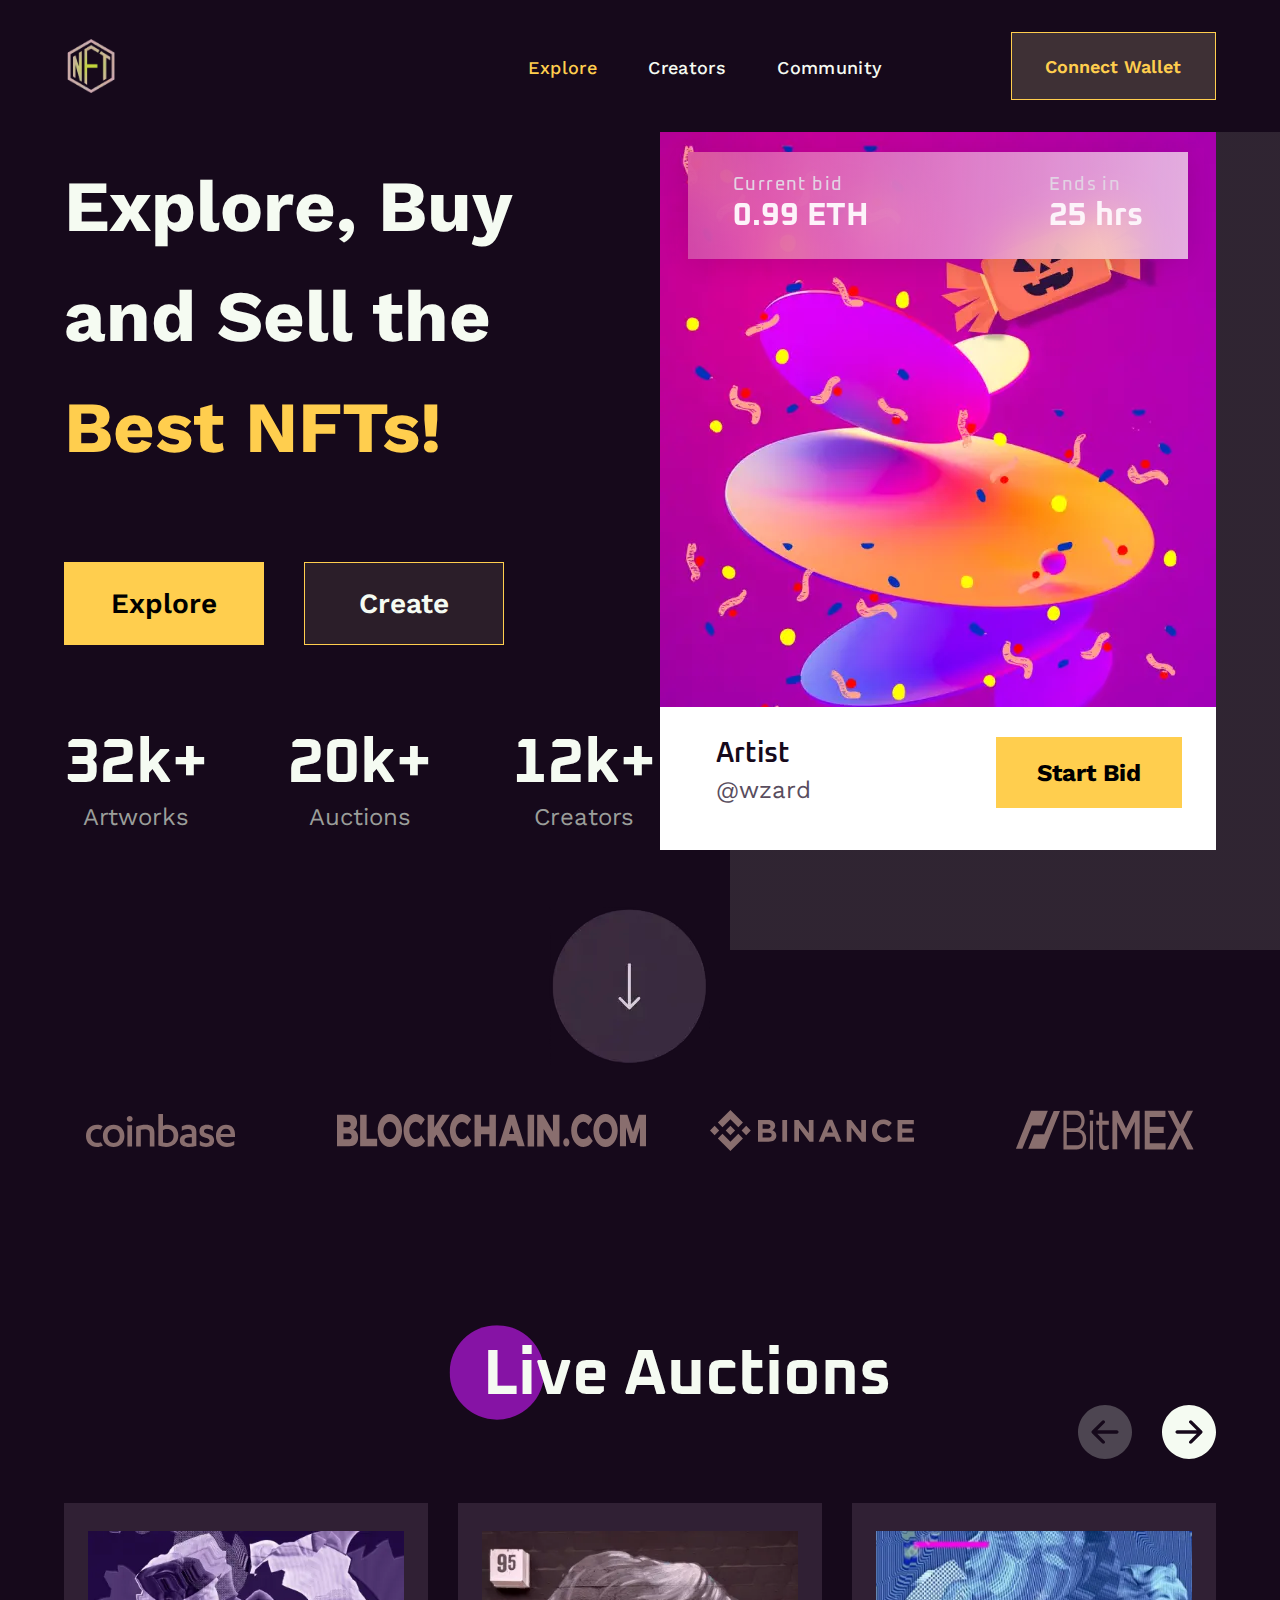
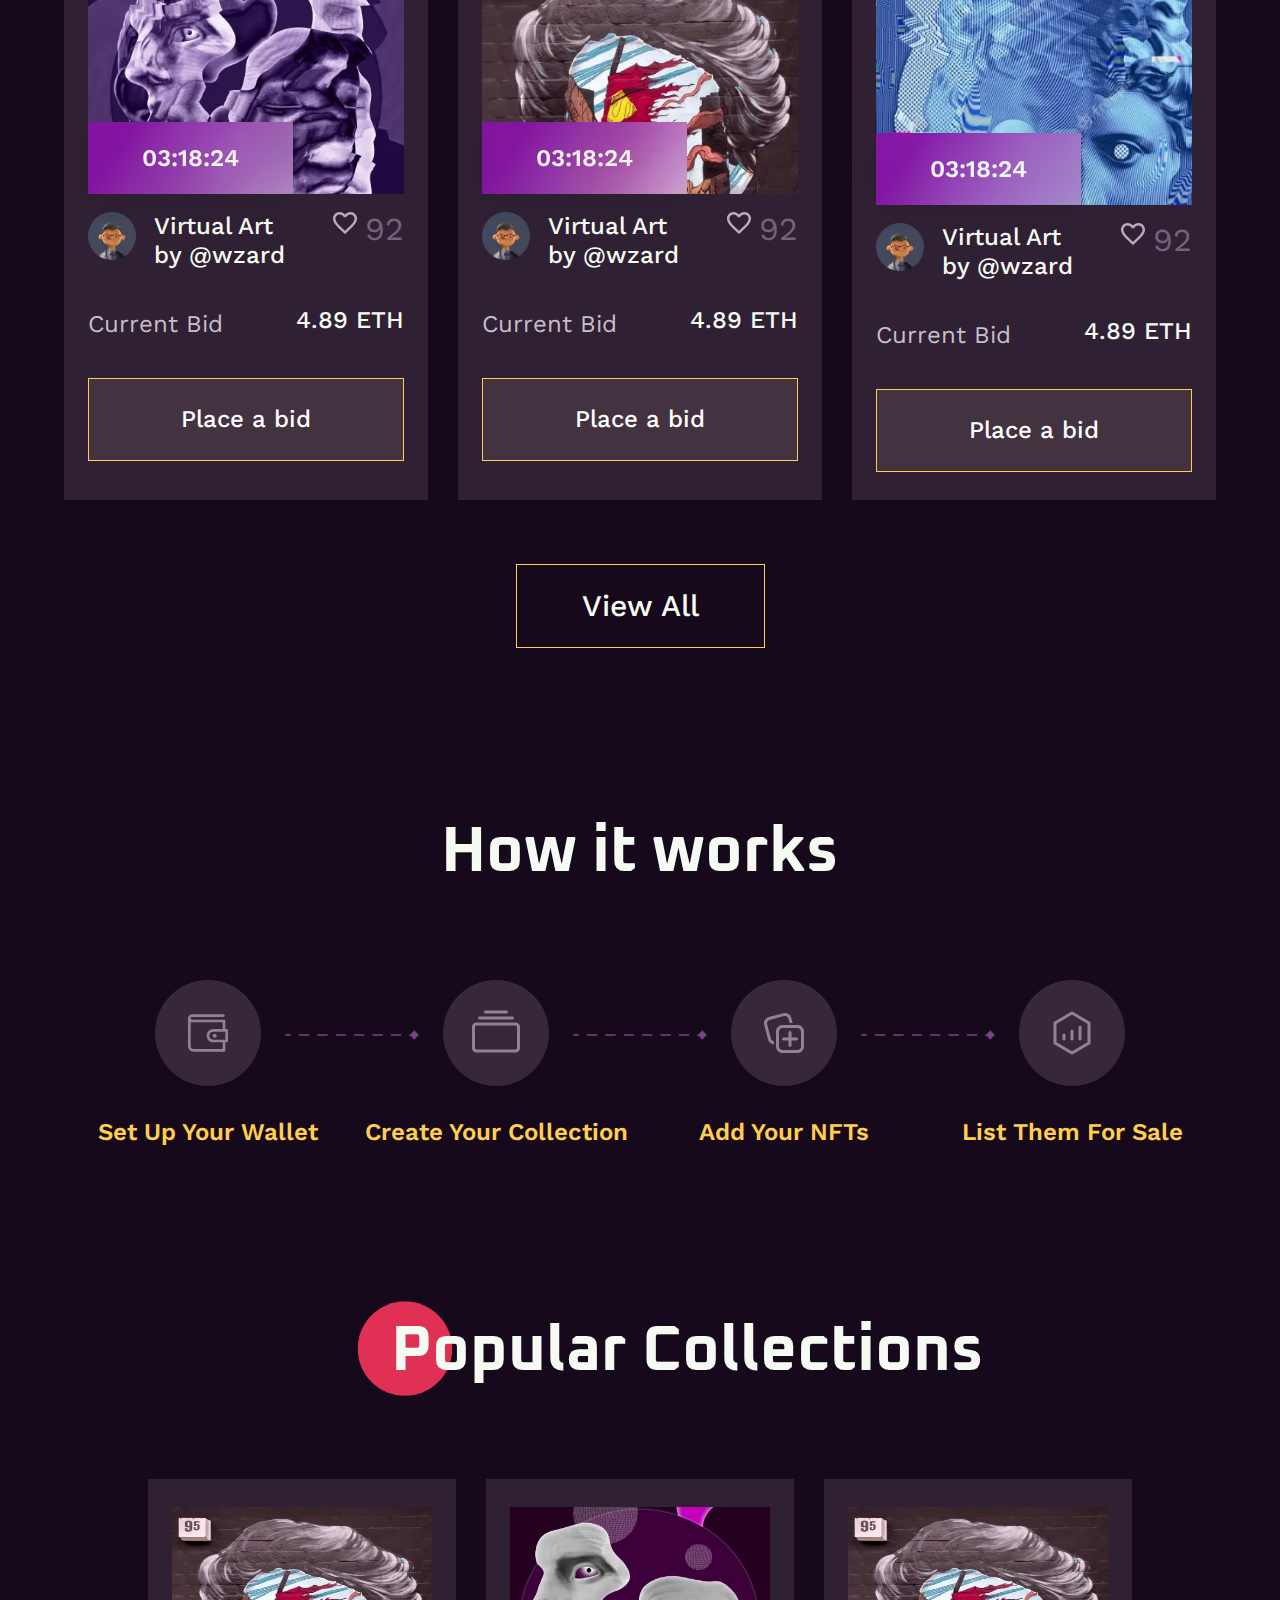
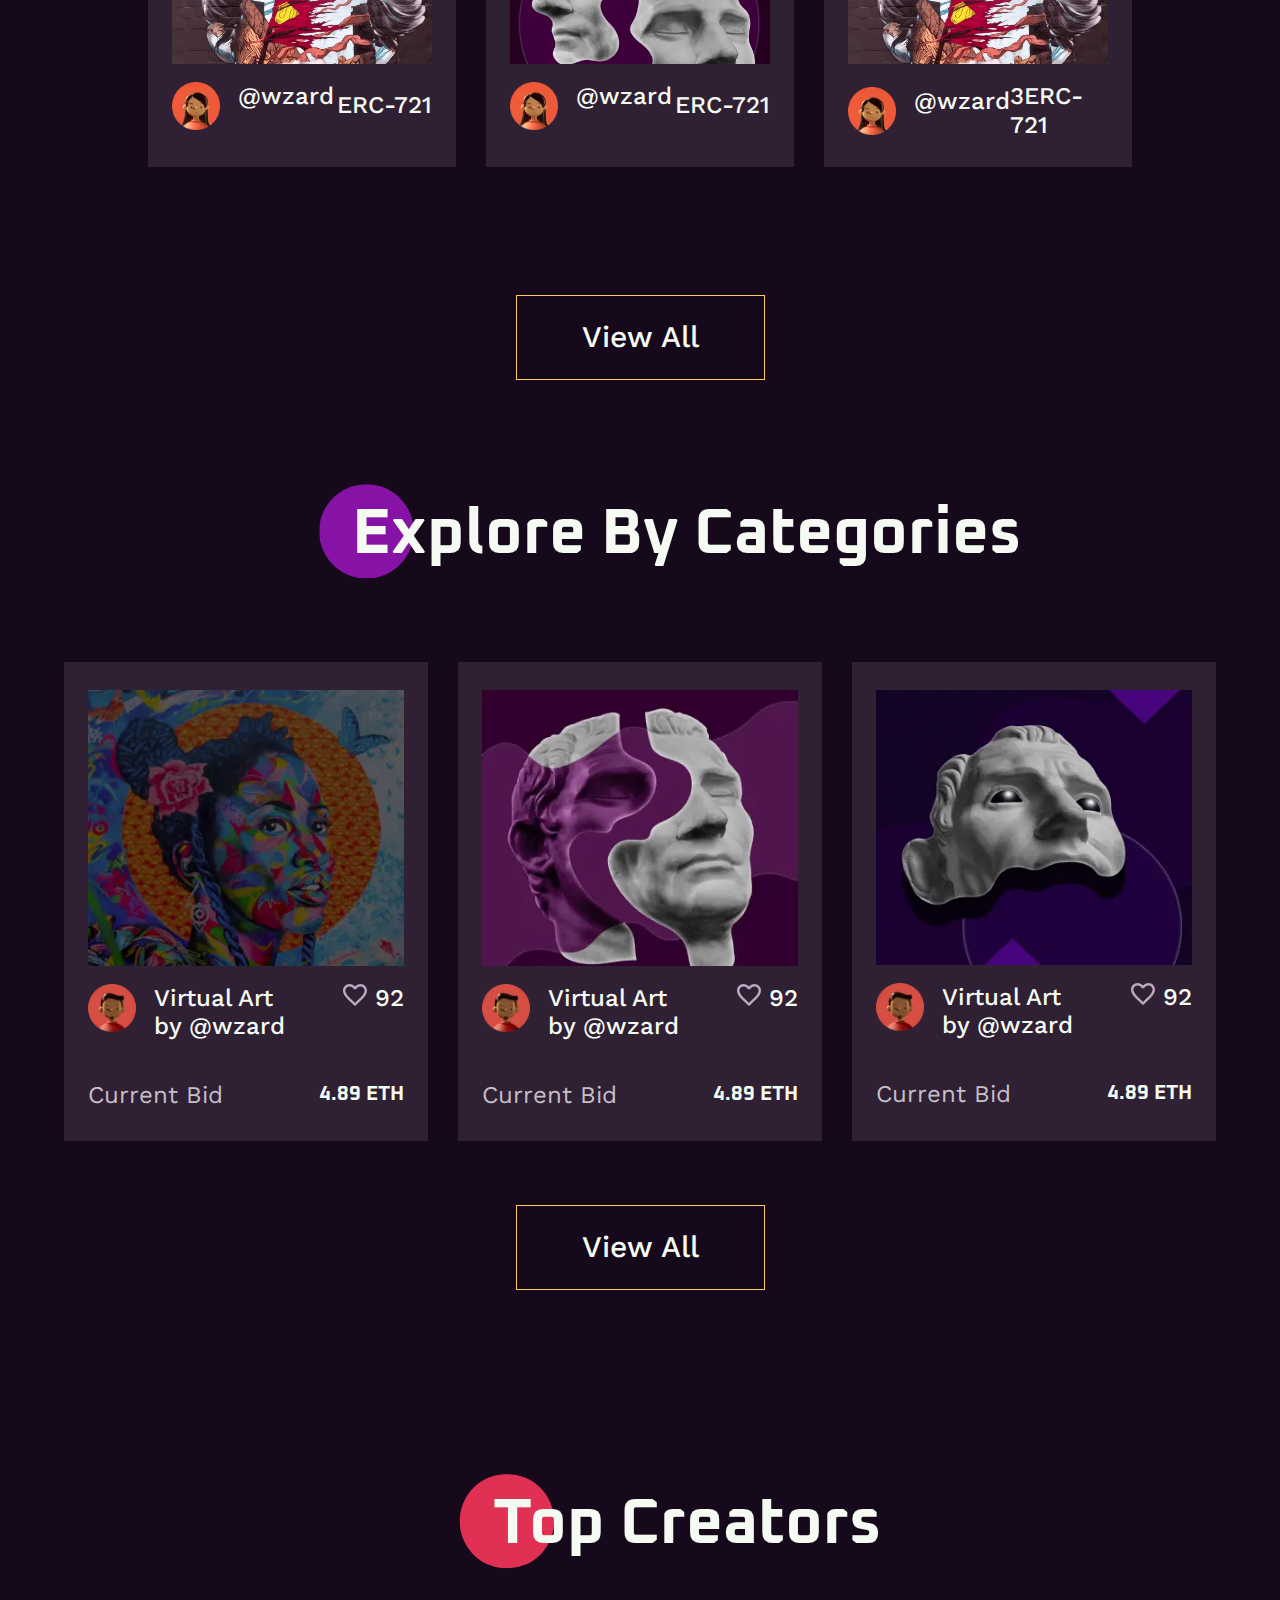
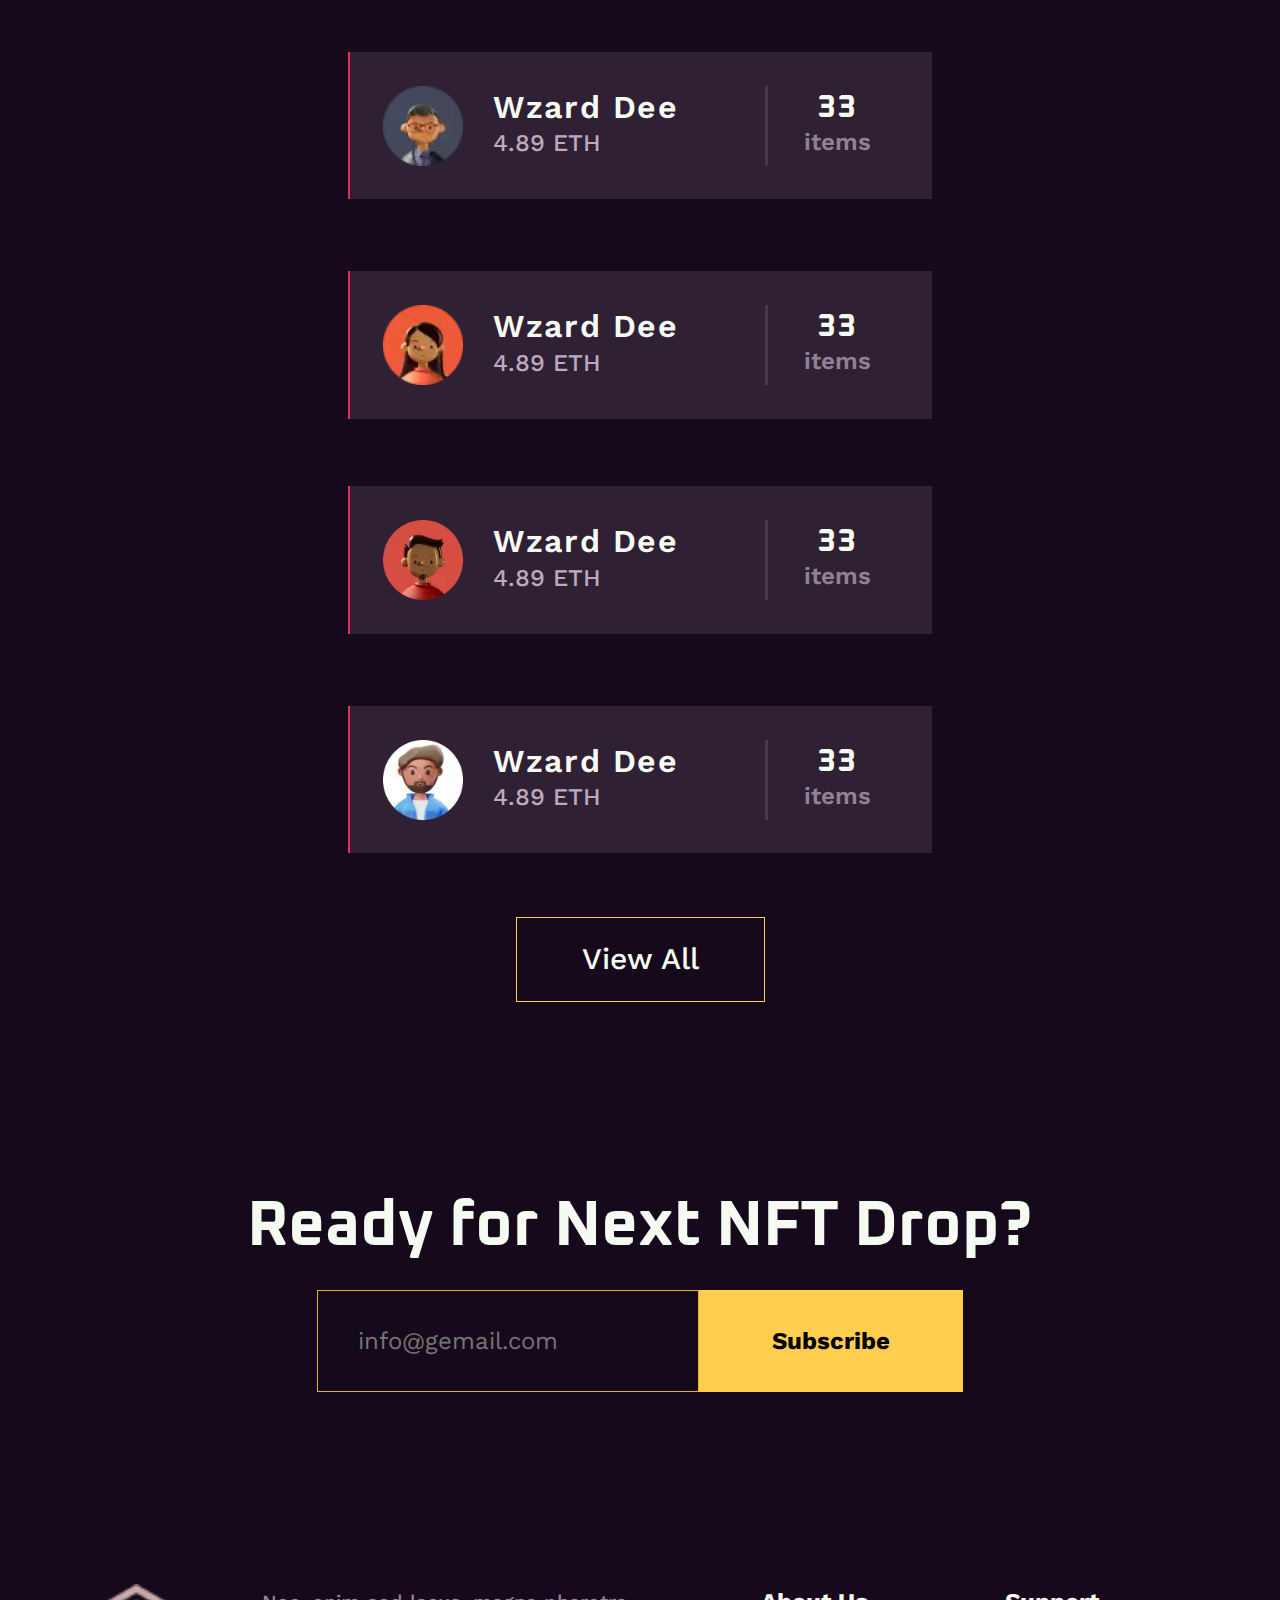
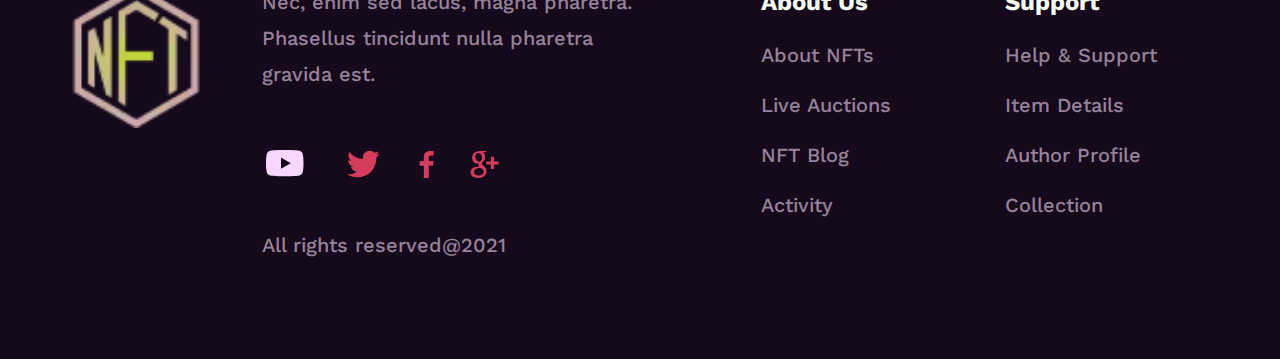
==== commit 3a1361d8: "Add files via upload" ====
--- a/index.html
+++ b/index.html
@@ -1 +1 @@
-<!DOCTYPE html><html lang="en"><head><meta charset="UTF-8"><!--meta(name='viewport' content="1440px")--><meta name="format-detection" content="telephone=yes"><meta name="robots" content="all"><meta name="keywords" content="ключевые слова"><meta name="description" content="Описание страницы сайта."><meta name="viewport" content="width=device-width, initial-scale=1.0"><link rel="icon" type="image/x-icon" href="img/logo/logo.png"><script src="js/script.js"></script><title>NFT Marketplace</title><link href="https://fonts.googleapis.com/css?family=Work+Sans:wght@400;500;600;700&amp;display=swap" rel="stylesheet"><link href="https://fonts.googleapis.com/css?family=Oxanium:wght@400;500;600&amp;display=swap" rel="stylesheet"><link rel="stylesheet" href="css/reset.css"><link rel="stylesheet" href="css/style.css"><link rel="stylesheet" href="css/fonts.css"></head><body><div class="wrapper"><header class="header"><div class="header__container container fdr"><a class="header__logo logo" href="#"> <img src="img/logo/logo.webp" alt="some photo"></a><nav class="header__menu menu"><ul class="menu__list"><li class="menu__item"><a class="menu__link active" href="#">Explore</a></li><li class="menu__item"><a class="menu__link" href="#">Creators</a></li><li class="menu__item"><a class="menu__link" href="#">Community</a></li></ul><div class="header__button"><button class="header__button button">Connect Wallet</button></div></nav><div class="menu-burger"><img src="img/menu_burger.svg" alt="some photo"></div></div></header><main class="page"> <section class="page__main-block main-block"><div class="main-block__container container fdr"><div class="main-block__info"><h1 class="main-block__block-title">Explore, Buy and Sell the <span class= 'title-highlight'> Best NFTs!</span></h1><div class="main-block__buttons buttons"><button class="main-block__button button bg-button">Explore</button><button class="main-block__button button">Create</button></div><div class="main-block__stats"><div class="main-block__stats-block"><div class="main-block__stats-title">32k+</div><div class="main-block__stats-txt">Artworks</div></div><div class="main-block__stats-block"><div class="main-block__stats-title">20k+</div><div class="main-block__stats-txt">Auctions</div></div><div class="main-block__stats-block"><div class="main-block__stats-title">12k+</div><div class="main-block__stats-txt">Creators</div></div></div></div><div class="main-card"><div class="main-card__wrapper"><div class="main-card__header"><div class="main-card__bid"><div class="main-card__bid-txt">Current bid</div><div class="main-card__bid-value">0.99 ETH</div></div><div class="main-card__ends"> <div class="main-card__ends-txt">Ends in</div><div class="main-card__ends-value">25 hrs</div></div></div><div class="main-card__img"><img src="img/nft/main_image.webp" alt="some photo"><div class="main-card__footer"><div class="main-card__artist"><div class="main-card__artist-txt">Artist</div><div class="main-card__artist-name">@wzard</div></div><button class="main-card__footer-button button bg-button">Start Bid</button></div></div></div><button class="main-block__scroll-button button"><img src="img/Scroll_button.webp" alt></button></div></div><div class="page__clients clients"><div class="clients__container container fdr cgap"><div class="clients__row"><div class="clients__img"> <img src="img/clients/clients1.svg" alt="some photo"></div><div class="clients__img"> <img src="img/clients/clients2.svg" alt="some photo"></div></div><div class="clients__row"><div class="clients__img"> <img src="img/clients/clients3.svg" alt="some photo"></div><div class="clients__img"> <img src="img/clients/clients4.svg" alt="some photo"></div></div></div></div></section><section class="page__live-auctions live-auctions"><div class="live-auctions__container container cgap"><h2 class="live-auctions__block-title">Live Auctions</h2><div class="live-auctions__arrows"><div class="live-auctions__arrow"></div><div class="live-auctions__arrow"></div></div><div class="live-auctions__cards cards"><div class="live-auctions__card card"><div class="live-auctions__card-img-wrapper"><div class="live-auctions__card-img"><img src="img/nft/nft_image1.webp" alt="some photo"><div class="live-auctions__timer timer" id="timer">03:18:24</div></div></div><div class="live-auctions__card-info card-info"><div class="live-auctions__card-autor card-autor"><div class="live-auctions__card-img-data img-data"><div class="live-auctions__card-autor-icon card-autor-icon"><img src="img/profiles/profile_image1.webp" alt="some photo"></div><div class="live-auctions__card-img-info card-img-info"><div class="live-auctions__card-img-name">Virtual Art</div><div class="live-auctions__card-autor-name">by @wzard</div></div></div><div class="live-auctions__card-likes card-likes"><div class="live-auctions__card-likes-icon card-likes-icon"><img src="img/likes_icon.svg" alt="some photo"></div><div class="live-auctions__card-likes-value">92</div></div></div><div class="live-auctions__card-bid card-bid"><div class="live-auctions__card-bid-txt bid-txt">Current Bid</div><div class="live-auctions__card-bid-value">4.89 ETH</div></div><div class="live-auctions__card-button button">Place a bid</div></div></div><div class="live-auctions__card card"><div class="live-auctions__card-img-wrapper"><div class="live-auctions__card-img"><img src="img/nft/nft_image2.webp" alt="some photo"><div class="live-auctions__timer timer" id="timer">03:18:24</div></div></div><div class="live-auctions__card-info card-info"><div class="live-auctions__card-autor card-autor"><div class="live-auctions__card-img-data img-data"><div class="live-auctions__card-autor-icon card-autor-icon"><img src="img/profiles/profile_image1.webp" alt="some photo"></div><div class="live-auctions__card-img-info card-img-info"><div class="live-auctions__card-img-name">Virtual Art</div><div class="live-auctions__card-autor-name">by @wzard</div></div></div><div class="live-auctions__card-likes card-likes"><div class="live-auctions__card-likes-icon card-likes-icon"><img src="img/likes_icon.svg" alt="some photo"></div><div class="live-auctions__card-likes-value">92</div></div></div><div class="live-auctions__card-bid card-bid"><div class="live-auctions__card-bid-txt bid-txt">Current Bid</div><div class="live-auctions__card-bid-value">4.89 ETH</div></div><div class="live-auctions__card-button button">Place a bid</div></div></div><div class="live-auctions__card card"><div class="live-auctions__card-img-wrapper"><div class="live-auctions__card-img"><img src="img/nft/nft_image3.webp" alt="some photo"><div class="live-auctions__timer timer" id="timer">03:18:24</div></div></div><div class="live-auctions__card-info card-info"><div class="live-auctions__card-autor card-autor"><div class="live-auctions__card-img-data img-data"><div class="live-auctions__card-autor-icon card-autor-icon"><img src="img/profiles/profile_image1.webp" alt="some photo"></div><div class="live-auctions__card-img-info card-img-info"><div class="live-auctions__card-img-name">Virtual Art</div><div class="live-auctions__card-autor-name">by @wzard</div></div></div><div class="live-auctions__card-likes card-likes"><div class="live-auctions__card-likes-icon card-likes-icon"><img src="img/likes_icon.svg" alt="some photo"></div><div class="live-auctions__card-likes-value">92</div></div></div><div class="live-auctions__card-bid card-bid"><div class="live-auctions__card-bid-txt bid-txt">Current Bid</div><div class="live-auctions__card-bid-value">4.89 ETH</div></div><div class="live-auctions__card-button button">Place a bid</div></div></div></div><button class="live-auctions__button button view-button">View All</button></div></section><section class="page__explain explain"><div class="explain__container container"><h2 class="explain__block-title">How it works</h2><div class="explain__block"><div class="explain__illustration-item"><div class="explain__illustration-img"><img src="img/how_it_works/icon1.svg" alt="some photo"></div><h4 class="explain__illustration-txt">Set up your wallet</h4><div class="explain__illustration-arrow"><img src="img/how_it_works/Vector1.svg" alt="some photo"></div></div><div class="explain__illustration-item"><div class="explain__illustration-img"><img src="img/how_it_works/icon2.svg" alt="some photo"></div><h4 class="explain__illustration-txt">Create your collection</h4><div class="explain__illustration-arrow"><img src="img/how_it_works/Vector1.svg" alt="some photo"></div></div><div class="explain__illustration-item"><div class="explain__illustration-img"><img src="img/how_it_works/icon3.svg" alt="some photo"></div><h4 class="explain__illustration-txt">Add your NFTs</h4><div class="explain__illustration-arrow"><img src="img/how_it_works/Vector1.svg" alt="some photo"></div></div><div class="explain__illustration-item"><div class="explain__illustration-img"><img src="img/how_it_works/icon4.svg" alt="some photo"></div><h4 class="explain__illustration-txt">List them for sale</h4><div class="explain__illustration-arrow"></div></div></div></div></section><section class="page__popular-collections popular-collections"><div class="popular-collections__container container cgap"><h2 class="popular-collections__block-title">Popular Collections</h2><div class="popular-collections__cards cards"><div class="popular-collections__card card"><div class="popular-collections__card-img"><img src="img/nft/nft_image2.webp" alt="some photo"></div><div class="popular-collections__card-info"><div class="popular-collections__card-img-data img-data"><div class="popular-collections__card-autor-icon card-autor-icon"><img src="img/profiles/profile_image2.webp" alt="some photo"></div><div class="popular-collections__card-info-name">@wzard</div></div><div class="popular-collections__card-info-txt">ERC-721</div></div></div><div class="popular-collections__card card"><div class="popular-collections__card-img"><img src="img/nft/nft_image4.webp" alt="some photo"></div><div class="popular-collections__card-info"><div class="popular-collections__card-img-data img-data"><div class="popular-collections__card-autor-icon card-autor-icon"><img src="img/profiles/profile_image2.webp" alt="some photo"></div><div class="popular-collections__card-info-name">@wzard</div></div><div class="popular-collections__card-info-txt">ERC-721</div></div></div><div class="popular-collections__card card"><div class="popular-collections__card-img"><img src="img/nft/nft_image2.webp" alt="some photo"></div><div class="popular-collections__card-info"><div class="popular-collections__card-img-data img-data"><div class="popular-collections__card-autor-icon card-autor-icon"><img src="img/profiles/profile_image2.webp" alt="some photo"></div><div class="popular-collections__card-info-name">@wzard</div></div><div class="popular-collections__card-info-txt">3ERC-721</div></div></div></div><div class="popular-collections__arrow"></div><div class="popular-collections__button button view-button">View All</div></div></section><section class="page__explore explore"><div class="explore__container container cgap"><h2 class="explore__block-title">Explore By Categories</h2><div class="explore__cards cards"><div class="explore__card card"><div class="explore__card-img-wrapper"><div class="explore__card-img"><img src="img/nft/nft_image5.webp" alt="some photo"></div><div class="explore__card-button">Place a bid</div></div><div class="explore__card-info card-info"><div class="explore__card-autor card-autor"><div class="explore__card-img-data img-data"><div class="explore__card-autor-icon card-autor-icon"><img src="img/profiles/profile_image3.webp" alt="some photo"></div><div class="explore__card-img-info card-img-info"><div class="explore__card-img-name">Virtual Art</div><div class="explore__card-autor-name">by @wzard</div></div></div><div class="explore__card-likes card-likes"><div class="explore__card-likes-icon card-likes-icon"><img src="img/likes_icon.svg" alt="some photo"></div><div class="explore__card-likes-value">92</div></div></div><div class="explore__card-bid card-bid"><div class="explore__card-bid-txt bid-txt">Current Bid</div><div class="explore__card-bid-value">4.89 ETH</div></div></div></div><div class="explore__card card"><div class="explore__card-img-wrapper"><div class="explore__card-img"><img src="img/nft/nft_image6.webp" alt="some photo"></div><div class="explore__card-button">Place a bid</div></div><div class="explore__card-info card-info"><div class="explore__card-autor card-autor"><div class="explore__card-img-data img-data"><div class="explore__card-autor-icon card-autor-icon"><img src="img/profiles/profile_image3.webp" alt="some photo"></div><div class="explore__card-img-info card-img-info"><div class="explore__card-img-name">Virtual Art</div><div class="explore__card-autor-name">by @wzard</div></div></div><div class="explore__card-likes card-likes"><div class="explore__card-likes-icon card-likes-icon"><img src="img/likes_icon.svg" alt="some photo"></div><div class="explore__card-likes-value">92</div></div></div><div class="explore__card-bid card-bid"><div class="explore__card-bid-txt bid-txt">Current Bid</div><div class="explore__card-bid-value">4.89 ETH</div></div></div></div><div class="explore__card card"><div class="explore__card-img-wrapper"><div class="explore__card-img"><img src="img/nft/nft_image7.webp" alt="some photo"></div><div class="explore__card-button">Place a bid</div></div><div class="explore__card-info card-info"><div class="explore__card-autor card-autor"><div class="explore__card-img-data img-data"><div class="explore__card-autor-icon card-autor-icon"><img src="img/profiles/profile_image3.webp" alt="some photo"></div><div class="explore__card-img-info card-img-info"><div class="explore__card-img-name">Virtual Art</div><div class="explore__card-autor-name">by @wzard</div></div></div><div class="explore__card-likes card-likes"><div class="explore__card-likes-icon card-likes-icon"><img src="img/likes_icon.svg" alt="some photo"></div><div class="explore__card-likes-value">92</div></div></div><div class="explore__card-bid card-bid"><div class="explore__card-bid-txt bid-txt">Current Bid</div><div class="explore__card-bid-value">4.89 ETH</div></div></div></div></div><div class="explore__button button view-button">View All</div></div></section><section class="page__top-creators top-creators"><div class="top-creators__container container cgap"><h2 class="top-creators__block-title">Top Creators</h2><div class="top-creators__creators"><div class="top-creators__row"><div class="top-creators__creators-card"><div class="top-creators__creator-photo"><img src="img/profiles/profile_image1.webp" alt="some photo"></div><div class="top-creators__creator-info card-img-info"><h3 class="top-creators__creator-name">Wzard Dee</h3><div class="top-creators__creator-price">4.89 ETH</div></div><div class="top-creators__creator-items creator-items"><div class="top-creators__creator-items-value">33</div><div class="top-creators__creator-items-txt">items</div></div></div><div class="top-creators__creators-card"><div class="top-creators__creator-photo"><img src="img/profiles/profile_image2.webp" alt="some photo"></div><div class="top-creators__creator-info card-img-info"><h3 class="top-creators__creator-name">Wzard Dee</h3><div class="top-creators__creator-price">4.89 ETH</div></div><div class="top-creators__creator-items creator-items"><div class="top-creators__creator-items-value">33</div><div class="top-creators__creator-items-txt">items</div></div></div></div><div class="top-creators__row"><div class="top-creators__creators-card"><div class="top-creators__creator-photo"><img src="img/profiles/profile_image3.webp" alt="some photo"></div><div class="top-creators__creator-info card-img-info"><h3 class="top-creators__creator-name">Wzard Dee</h3><div class="top-creators__creator-price">4.89 ETH</div></div><div class="top-creators__creator-items creator-items"><div class="top-creators__creator-items-value">33</div><div class="top-creators__creator-items-txt">items</div></div></div><div class="top-creators__creators-card"><div class="top-creators__creator-photo"><img src="img/profiles/profile_image4.webp" alt="some photo"></div><div class="top-creators__creator-info card-img-info"><h3 class="top-creators__creator-name">Wzard Dee</h3><div class="top-creators__creator-price">4.89 ETH</div></div><div class="top-creators__creator-items creator-items"><div class="top-creators__creator-items-value">33</div><div class="top-creators__creator-items-txt">items</div></div></div></div></div><button class="top-creators__creators button view-button">View All</button></div></section><section class="page__subscribe subscribe"><div class="subscribe__bg"></div><div class="subscribe__container container"><h2 class="subscribe__block-title">Ready for Next NFT Drop?</h2><div class="subscribe__block subscribe-block"><form class="subscribe__email-input" action="http://foo.com" method="post"></form><input type="email" name="email" placeholder="info@gemail.com" ><button class="subscribe__button button bg-button">Subscribe</button></div></div></section><footer class="footer"><div class="footer__container container"><div class="footer__content footer-block"><a class="footer__logo logo" href="#"><img src="img/logo/logo.webp" alt="some photo"></a><div class="footer__column"><div class="footer__text">Nec, enim sed lacus, magna pharetra. Phasellus tincidunt nulla pharetra gravida est. </div><div class="footer__media"><div class="footer__social"><div class="footer__social-img"><img src="img/social/socials1.svg" alt="some photo"></div><div class="footer__social-img"><img src="img/social/socials2.svg" alt="some photo"></div><div class="footer__social-img"><img src="img/social/socials3.svg" alt="some photo"></div><div class="footer__social-img"><img src="img/social/socials4.svg" alt="some photo"></div></div><div class="footer__license">All rights reserved@2021</div></div></div></div><div class="footer__nav footer-block"><div class="footer__list"><a class="footer__link" href="#">About Us</a><a class="footer__link" href="#">About NFTs</a><a class="footer__link" href="#">Live Auctions</a><a class="footer__link" href="#">NFT Blog</a><a class="footer__link" href="#">Activity</a></div><div class="footer__list"><a class="footer__link" href="#">Support</a><a class="footer__link" href="#">Help &amp; Support</a><a class="footer__link" href="#">Item Details</a><a class="footer__link" href="#">Author Profile</a><a class="footer__link" href="#">Collection</a></div></div><div class="footer__media footer-bottom"><div class="footer__social"><div class="footer__social-img"><img src="img/social/socials1.svg" alt="some photo"></div><div class="footer__social-img"><img src="img/social/socials2.svg" alt="some photo"></div><div class="footer__social-img"><img src="img/social/socials3.svg" alt="some photo"></div><div class="footer__social-img"><img src="img/social/socials4.svg" alt="some photo"></div></div><div class="footer__license">All rights reserved@2021</div></div></div></footer><section class="popup" id="popup"><div class="popup__container container" id="popup__container"><h2 class="popup__block-title">Ready for Next NFT Drop?</h2><div class="popup__block subscribe-block"><form class="popup__email-input" action="http://foo.com" method="post"></form><input type="email" name="email" placeholder="example@email.ru"><button class="popup__button button bg-button">Subscribe</button></div></div></section></main></div></body></html>+<!DOCTYPE html><html lang="en"><head><meta charset="UTF-8"><!--meta(name='viewport' content="1440px")--><meta name="format-detection" content="telephone=yes"><meta name="robots" content="all"><meta name="keywords" content="ключевые слова"><meta name="description" content="Описание страницы сайта."><meta name="viewport" content="width=device-width, initial-scale=1.0"><link rel="icon" type="image/x-icon" href="img/logo/logo.png"><script src="js/script.js"></script><title>NFT Marketplace</title><link href="https://fonts.googleapis.com/css?family=Work+Sans:wght@400;500;600;700&amp;display=swap" rel="stylesheet"><link href="https://fonts.googleapis.com/css?family=Oxanium:wght@400;500;600&amp;display=swap" rel="stylesheet"><link rel="stylesheet" href="css/reset.css"><link rel="stylesheet" href="css/style.css"><link rel="stylesheet" href="css/fonts.css"></head><body><div class="wrapper"><header class="header"><div class="header__container container fdr"><a class="header__logo logo" href="#"> <img src="img/logo/logo.webp" alt="some photo"></a><nav class="header__menu menu"><ul class="menu__list"><li class="menu__item"><a class="menu__link active" href="#">Explore</a></li><li class="menu__item"><a class="menu__link" href="#">Creators</a></li><li class="menu__item"><a class="menu__link" href="#">Community</a></li></ul><div class="header__button"><button class="header__button button">Connect Wallet</button></div></nav><div class="menu-burger"><img src="img/menu_burger.svg" alt="some photo"></div></div></header><main class="page"> <section class="page__main-block main-block"><div class="main-block__container container fdr"><div class="main-block__info"><h1 class="main-block__block-title">Explore, Buy and Sell the <span class= 'title-highlight'> Best NFTs!</span></h1><div class="main-block__buttons buttons"><button class="main-block__button button bg-button">Explore</button><button class="main-block__button button">Create</button></div><div class="main-block__stats"><div class="main-block__stats-block"><div class="main-block__stats-title">32k+</div><div class="main-block__stats-txt">Artworks</div></div><div class="main-block__stats-block"><div class="main-block__stats-title">20k+</div><div class="main-block__stats-txt">Auctions</div></div><div class="main-block__stats-block"><div class="main-block__stats-title">12k+</div><div class="main-block__stats-txt">Creators</div></div></div></div><div class="main-card"><div class="main-card__wrapper"><div class="main-card__header"><div class="main-card__header-container"><div class="main-card__text"><div class="main-card__title">Current bid</div><div class="main-card__sub-title">0.99 ETH</div></div><div class="main-card__text"> <div class="main-card__title">Ends in</div><div class="main-card__sub-title">25 hrs</div></div></div></div><div class="main-card__img"><img src="img/nft/main_image.webp" alt="some photo"><div class="main-card__footer"><div class="main-card__artist"><div class="main-card__artist-txt">Artist</div><div class="main-card__artist-name">@wzard</div></div><button class="main-card__footer-button button bg-button">Start Bid</button></div></div></div><button class="main-block__scroll-button button"><img src="img/Scroll_button.webp" alt></button></div></div><div class="page__clients clients"><div class="clients__container container fdr cgap"><div class="clients__row"><div class="clients__img"> <img src="img/clients/clients1.svg" alt="some photo"></div><div class="clients__img"> <img src="img/clients/clients2.svg" alt="some photo"></div></div><div class="clients__row"><div class="clients__img"> <img src="img/clients/clients3.svg" alt="some photo"></div><div class="clients__img"> <img src="img/clients/clients4.svg" alt="some photo"></div></div></div></div></section><section class="page__live-auctions live-auctions"><div class="live-auctions__container container cgap"><div class="live-auctions__title"><div class="live-auctions__title-container title-container"><div class="live-auctions__title-circle title-circle"></div><h2 class="live-auctions__block-title-text">Live Auctions</h2></div><div class="live-auctions__arrows"><div class="live-auctions__arrow"><img src="img/arrows/black-arrow.svg" alt="some photo"></div><div class="live-auctions__arrow"><img src="img/arrows/white-arrow.svg" alt="some photo"></div></div></div><div class="live-auctions__cards cards"><div class="live-auctions__card card"><div class="live-auctions__card-img-wrapper"><div class="live-auctions__card-img"><img src="img/nft/nft_image1.webp" alt="some photo"><div class="live-auctions__timer timer" id="timer">03:18:24</div></div></div><div class="live-auctions__card-info card-info"><div class="live-auctions__card-autor card-autor"><div class="live-auctions__card-img-data img-data"><div class="live-auctions__card-autor-icon card-autor-icon"><img src="img/profiles/profile_image1.webp" alt="some photo"></div><div class="live-auctions__card-img-info card-img-info"><div class="live-auctions__card-img-name">Virtual Art</div><div class="live-auctions__card-autor-name">by @wzard</div></div></div><div class="live-auctions__card-likes card-likes"><div class="live-auctions__card-likes-icon card-likes-icon"><img src="img/likes_icon.svg" alt="some photo"></div><div class="live-auctions__card-likes-value">92</div></div></div><div class="live-auctions__card-bid card-bid"><div class="live-auctions__card-bid-txt bid-txt">Current Bid</div><div class="live-auctions__card-bid-value">4.89 ETH</div></div><div class="live-auctions__card-button button">Place a bid</div></div></div><div class="live-auctions__card card"><div class="live-auctions__card-img-wrapper"><div class="live-auctions__card-img"><img src="img/nft/nft_image2.webp" alt="some photo"><div class="live-auctions__timer timer" id="timer">03:18:24</div></div></div><div class="live-auctions__card-info card-info"><div class="live-auctions__card-autor card-autor"><div class="live-auctions__card-img-data img-data"><div class="live-auctions__card-autor-icon card-autor-icon"><img src="img/profiles/profile_image1.webp" alt="some photo"></div><div class="live-auctions__card-img-info card-img-info"><div class="live-auctions__card-img-name">Virtual Art</div><div class="live-auctions__card-autor-name">by @wzard</div></div></div><div class="live-auctions__card-likes card-likes"><div class="live-auctions__card-likes-icon card-likes-icon"><img src="img/likes_icon.svg" alt="some photo"></div><div class="live-auctions__card-likes-value">92</div></div></div><div class="live-auctions__card-bid card-bid"><div class="live-auctions__card-bid-txt bid-txt">Current Bid</div><div class="live-auctions__card-bid-value">4.89 ETH</div></div><div class="live-auctions__card-button button">Place a bid</div></div></div><div class="live-auctions__card card"><div class="live-auctions__card-img-wrapper"><div class="live-auctions__card-img"><img src="img/nft/nft_image3.webp" alt="some photo"><div class="live-auctions__timer timer" id="timer">03:18:24</div></div></div><div class="live-auctions__card-info card-info"><div class="live-auctions__card-autor card-autor"><div class="live-auctions__card-img-data img-data"><div class="live-auctions__card-autor-icon card-autor-icon"><img src="img/profiles/profile_image1.webp" alt="some photo"></div><div class="live-auctions__card-img-info card-img-info"><div class="live-auctions__card-img-name">Virtual Art</div><div class="live-auctions__card-autor-name">by @wzard</div></div></div><div class="live-auctions__card-likes card-likes"><div class="live-auctions__card-likes-icon card-likes-icon"><img src="img/likes_icon.svg" alt="some photo"></div><div class="live-auctions__card-likes-value">92</div></div></div><div class="live-auctions__card-bid card-bid"><div class="live-auctions__card-bid-txt bid-txt">Current Bid</div><div class="live-auctions__card-bid-value">4.89 ETH</div></div><div class="live-auctions__card-button button">Place a bid</div></div></div></div><button class="live-auctions__button button view-button">View All</button></div></section><section class="page__explain explain"><div class="explain__container container cgap"><div class="explain__title-container title-container"><div class="explain__title-circle title-circle"></div><h2 class="explain__block-title-text">How it works</h2></div><div class="explain__block"><div class="explain__illustration-item"><div class="explain__illustration-img"><img src="img/how_it_works/icon1.svg" alt="some photo"></div><h4 class="explain__illustration-txt">Set up your wallet</h4><div class="explain__illustration-arrow"><img src="img/how_it_works/Vector1.svg" alt="some photo"></div></div><div class="explain__illustration-item"><div class="explain__illustration-img"><img src="img/how_it_works/icon2.svg" alt="some photo"></div><h4 class="explain__illustration-txt">Create your collection</h4><div class="explain__illustration-arrow"><img src="img/how_it_works/Vector1.svg" alt="some photo"></div></div><div class="explain__illustration-item"><div class="explain__illustration-img"><img src="img/how_it_works/icon3.svg" alt="some photo"></div><h4 class="explain__illustration-txt">Add your NFTs</h4><div class="explain__illustration-arrow"><img src="img/how_it_works/Vector1.svg" alt="some photo"></div></div><div class="explain__illustration-item"><div class="explain__illustration-img"><img src="img/how_it_works/icon4.svg" alt="some photo"></div><h4 class="explain__illustration-txt">List them for sale</h4><div class="explain__illustration-arrow"></div></div></div></div></section><section class="page__popular-collections popular-collections"><div class="popular-collections__container container cgap"><div class="popular-collections__title-container title-container"><div class="popular-collections__title-circle title-circle"></div><h2 class="popular-collections__block-title-text">Popular Collections</h2></div><div class="popular-collections__cards cards"><div class="popular-collections__card card"><div class="popular-collections__card-img"><img src="img/nft/nft_image2.webp" alt="some photo"></div><div class="popular-collections__card-info"><div class="popular-collections__card-img-data img-data"><div class="popular-collections__card-autor-icon card-autor-icon"><img src="img/profiles/profile_image2.webp" alt="some photo"></div><div class="popular-collections__card-info-name">@wzard</div></div><div class="popular-collections__card-info-txt">ERC-721</div></div></div><div class="popular-collections__card card"><div class="popular-collections__card-img"><img src="img/nft/nft_image4.webp" alt="some photo"></div><div class="popular-collections__card-info"><div class="popular-collections__card-img-data img-data"><div class="popular-collections__card-autor-icon card-autor-icon"><img src="img/profiles/profile_image2.webp" alt="some photo"></div><div class="popular-collections__card-info-name">@wzard</div></div><div class="popular-collections__card-info-txt">ERC-721</div></div></div><div class="popular-collections__card card"><div class="popular-collections__card-img"><img src="img/nft/nft_image2.webp" alt="some photo"></div><div class="popular-collections__card-info"><div class="popular-collections__card-img-data img-data"><div class="popular-collections__card-autor-icon card-autor-icon"><img src="img/profiles/profile_image2.webp" alt="some photo"></div><div class="popular-collections__card-info-name">@wzard</div></div><div class="popular-collections__card-info-txt">3ERC-721</div></div></div></div><div class="popular-collections__arrow"></div><div class="popular-collections__button button view-button">View All</div></div></section><section class="page__explore explore"><div class="explore__container container cgap"><div class="explore__title-container title-container"><div class="explore__title-circle title-circle"></div><h2 class="explore__block-title-text">Explore By Categories</h2></div><div class="explore__cards cards"><div class="explore__card card"><div class="explore__card-img-wrapper"><div class="explore__card-img"><img src="img/nft/nft_image5.webp" alt="some photo"></div><div class="explore__card-button">Place a bid</div></div><div class="explore__card-info card-info"><div class="explore__card-autor card-autor"><div class="explore__card-img-data img-data"><div class="explore__card-autor-icon card-autor-icon"><img src="img/profiles/profile_image3.webp" alt="some photo"></div><div class="explore__card-img-info card-img-info"><div class="explore__card-img-name">Virtual Art</div><div class="explore__card-autor-name">by @wzard</div></div></div><div class="explore__card-likes card-likes"><div class="explore__card-likes-icon card-likes-icon"><img src="img/likes_icon.svg" alt="some photo"></div><div class="explore__card-likes-value">92</div></div></div><div class="explore__card-bid card-bid"><div class="explore__card-bid-txt bid-txt">Current Bid</div><div class="explore__card-bid-value">4.89 ETH</div></div></div></div><div class="explore__card card"><div class="explore__card-img-wrapper"><div class="explore__card-img"><img src="img/nft/nft_image6.webp" alt="some photo"></div><div class="explore__card-button">Place a bid</div></div><div class="explore__card-info card-info"><div class="explore__card-autor card-autor"><div class="explore__card-img-data img-data"><div class="explore__card-autor-icon card-autor-icon"><img src="img/profiles/profile_image3.webp" alt="some photo"></div><div class="explore__card-img-info card-img-info"><div class="explore__card-img-name">Virtual Art</div><div class="explore__card-autor-name">by @wzard</div></div></div><div class="explore__card-likes card-likes"><div class="explore__card-likes-icon card-likes-icon"><img src="img/likes_icon.svg" alt="some photo"></div><div class="explore__card-likes-value">92</div></div></div><div class="explore__card-bid card-bid"><div class="explore__card-bid-txt bid-txt">Current Bid</div><div class="explore__card-bid-value">4.89 ETH</div></div></div></div><div class="explore__card card"><div class="explore__card-img-wrapper"><div class="explore__card-img"><img src="img/nft/nft_image7.webp" alt="some photo"></div><div class="explore__card-button">Place a bid</div></div><div class="explore__card-info card-info"><div class="explore__card-autor card-autor"><div class="explore__card-img-data img-data"><div class="explore__card-autor-icon card-autor-icon"><img src="img/profiles/profile_image3.webp" alt="some photo"></div><div class="explore__card-img-info card-img-info"><div class="explore__card-img-name">Virtual Art</div><div class="explore__card-autor-name">by @wzard</div></div></div><div class="explore__card-likes card-likes"><div class="explore__card-likes-icon card-likes-icon"><img src="img/likes_icon.svg" alt="some photo"></div><div class="explore__card-likes-value">92</div></div></div><div class="explore__card-bid card-bid"><div class="explore__card-bid-txt bid-txt">Current Bid</div><div class="explore__card-bid-value">4.89 ETH</div></div></div></div></div><div class="explore__button button view-button">View All</div></div></section><section class="page__top-creators top-creators"><div class="top-creators__container container cgap"><div class="top-creators__title-container title-container"><div class="top-creators__title-circle title-circle"></div><h2 class="top-creators__block-title-text">Top Creators</h2></div><div class="top-creators__creators"><div class="top-creators__row"><div class="top-creators__creators-card"><div class="top-creators__creator-photo"><img src="img/profiles/profile_image1.webp" alt="some photo"></div><div class="top-creators__creator-info card-img-info"><h3 class="top-creators__creator-name">Wzard Dee</h3><div class="top-creators__creator-price">4.89 ETH</div></div><div class="top-creators__creator-items creator-items"><div class="top-creators__creator-items-value">33</div><div class="top-creators__creator-items-txt">items</div></div></div><div class="top-creators__creators-card"><div class="top-creators__creator-photo"><img src="img/profiles/profile_image2.webp" alt="some photo"></div><div class="top-creators__creator-info card-img-info"><h3 class="top-creators__creator-name">Wzard Dee</h3><div class="top-creators__creator-price">4.89 ETH</div></div><div class="top-creators__creator-items creator-items"><div class="top-creators__creator-items-value">33</div><div class="top-creators__creator-items-txt">items</div></div></div></div><div class="top-creators__row"><div class="top-creators__creators-card"><div class="top-creators__creator-photo"><img src="img/profiles/profile_image3.webp" alt="some photo"></div><div class="top-creators__creator-info card-img-info"><h3 class="top-creators__creator-name">Wzard Dee</h3><div class="top-creators__creator-price">4.89 ETH</div></div><div class="top-creators__creator-items creator-items"><div class="top-creators__creator-items-value">33</div><div class="top-creators__creator-items-txt">items</div></div></div><div class="top-creators__creators-card"><div class="top-creators__creator-photo"><img src="img/profiles/profile_image4.webp" alt="some photo"></div><div class="top-creators__creator-info card-img-info"><h3 class="top-creators__creator-name">Wzard Dee</h3><div class="top-creators__creator-price">4.89 ETH</div></div><div class="top-creators__creator-items creator-items"><div class="top-creators__creator-items-value">33</div><div class="top-creators__creator-items-txt">items</div></div></div></div></div><button class="top-creators__creators button view-button">View All</button></div></section><section class="page__subscribe subscribe"><div class="subscribe__bg"></div><div class="subscribe__container container"><div class="subscribe__title-container title-container"><h2 class="subscribe__block-title-text">Ready for Next NFT Drop?</h2></div><div class="subscribe__block subscribe-block"><form class="subscribe__email-input" action="http://foo.com" method="post"></form><input type="email" name="email" placeholder="info@gemail.com" ><button class="subscribe__button button bg-button">Subscribe</button></div></div></section><footer class="footer"><div class="footer__container container"><div class="footer__content footer-block"><a class="footer__logo logo" href="#"><img src="img/logo/logo.webp" alt="some photo"></a><div class="footer__column"><div class="footer__text">Nec, enim sed lacus, magna pharetra. Phasellus tincidunt nulla pharetra gravida est. </div><div class="footer__media"><div class="footer__social"><div class="footer__social-img"><img src="img/social/socials1.svg" alt="some photo"></div><div class="footer__social-img"><img src="img/social/socials2.svg" alt="some photo"></div><div class="footer__social-img"><img src="img/social/socials3.svg" alt="some photo"></div><div class="footer__social-img"><img src="img/social/socials4.svg" alt="some photo"></div></div><div class="footer__license">All rights reserved@2021</div></div></div></div><div class="footer__nav footer-block"><div class="footer__list"><a class="footer__link" href="#">About Us</a><a class="footer__link" href="#">About NFTs</a><a class="footer__link" href="#">Live Auctions</a><a class="footer__link" href="#">NFT Blog</a><a class="footer__link" href="#">Activity</a></div><div class="footer__list"><a class="footer__link" href="#">Support</a><a class="footer__link" href="#">Help &amp; Support</a><a class="footer__link" href="#">Item Details</a><a class="footer__link" href="#">Author Profile</a><a class="footer__link" href="#">Collection</a></div></div><div class="footer__media footer-bottom"><div class="footer__social"><div class="footer__social-img"><img src="img/social/socials1.svg" alt="some photo"></div><div class="footer__social-img"><img src="img/social/socials2.svg" alt="some photo"></div><div class="footer__social-img"><img src="img/social/socials3.svg" alt="some photo"></div><div class="footer__social-img"><img src="img/social/socials4.svg" alt="some photo"></div></div><div class="footer__license">All rights reserved@2021</div></div></div></footer><section class="popup" id="popup"><div class="popup__container container" id="popup__container"><div class="popup__title-container title-container"><h2 class="popup__block-title-text">Ready for Next NFT Drop?</h2></div><div class="popup__block subscribe-block"><form class="popup__email-input" action="http://foo.com" method="post"></form><input type="email" name="email" placeholder="example@email.ru"><button class="popup__button button bg-button">Subscribe</button></div></div></section></main></div></body></html>--- a/css/style.css
+++ b/css/style.css
@@ -21,6 +21,47 @@
     flex-wrap: nowrap;
 }
 
+.top-creators__creator-name {
+    font: 600 32px Work Sans, sans-serif;
+    line-height: 110%;
+    letter-spacing: 1.6px;
+}
+
+.top-creators__creator-price {
+    color: #BDAAC1;
+    font: 500 24px Work Sans;
+    line-height: 150%;
+}
+
+.top-creators__creator-items-txt {
+    font: 600 24px Work Sans;
+    color: #908294;
+    line-height: 150%;
+}
+
+.top-creators__creator-items-value {
+    color: #F5FBF2;
+    font-family: Oxanium;
+    font-size: 32px;
+    font-weight: 700;
+    line-height: 100%;
+    letter-spacing: 1.6px;
+}
+
+.explain__illustration-txt {
+    color: #FFCE4E;
+    font-weight: 600;
+    text-transform: capitalize;
+}
+
+.explore__card-bid-value {
+    color: #F5FBF2;
+    font-family: Oxanium;
+    font-size: 20px;
+    font-weight: 700;
+    line-height: 178%;
+}
+
 .main-img__img img {
     max-width: 100%;
 }
@@ -213,17 +254,6 @@
     padding-bottom: 100px;
     background: -webkit-gradient(linear, left top, left bottom, to(rgba(79, 70, 78, 0.4509803922))) right/43% no-repeat;
     background: linear-gradient(rgba(79, 70, 78, 0.4509803922) 100%) right/43% no-repeat;
-}
-
-.main-card__header {
-    display: -webkit-box;
-    display: -ms-flexbox;
-    display: flex;
-    -webkit-box-pack: justify;
-    -ms-flex-pack: justify;
-    justify-content: space-between;
-    position: absolute;
-    width: 100%;
 }
 
 .live-auctions__card-img {
@@ -697,6 +727,131 @@
     color: #F5FBF2;
 }
 
+.live-auctions__title-container {
+    display: -webkit-box;
+    display: -ms-flexbox;
+    display: flex;
+    position: absolute;
+}
+
+.main-card__header {
+    width: 100%;
+    display: -webkit-box;
+    display: -ms-flexbox;
+    display: flex;
+    -webkit-box-pack: center;
+    -ms-flex-pack: center;
+    justify-content: center;
+}
+
+.main-card__header-container {
+    padding: 1.25rem 2.5rem;
+    opacity: 0.95;
+    background: linear-gradient(93deg, rgba(255, 137, 61, 0.09) -52.37%, rgba(250, 250, 250, 0.9) 137.41%);
+    -webkit-box-shadow: 0px 4px 30px 0px rgba(0, 0, 0, 0.12);
+    box-shadow: 0px 4px 30px 0px rgba(0, 0, 0, 0.12);
+    -webkit-backdrop-filter: blur(22.5px);
+    backdrop-filter: blur(22.5px);
+    margin: 1.5625vw 0;
+    display: -webkit-box;
+    display: -ms-flexbox;
+    display: flex;
+    -webkit-box-pack: justify;
+    -ms-flex-pack: justify;
+    justify-content: space-between;
+    position: absolute;
+    width: 90%;
+    -ms-flex-negative: 1;
+    flex-shrink: 1;
+}
+
+.main-card__text {
+    display: -webkit-box;
+    display: -ms-flexbox;
+    display: flex;
+    -webkit-box-orient: vertical;
+    -webkit-box-direction: normal;
+    -ms-flex-direction: column;
+    flex-direction: column;
+}
+
+.main-card__title {
+    color: #E4DEE7;
+    font-family: Oxanium, cursive;
+    font-size: 18px;
+    font-weight: 500;
+    line-height: 122%;
+    letter-spacing: 1.44px;
+}
+
+.main-card__sub-title {
+    color: #FFF;
+    font-family: Oxanium;
+    font-size: 32px;
+    font-weight: 700;
+    line-height: 125%;
+}
+
+.title-container {
+    width: 100%;
+    display: -webkit-box;
+    display: -ms-flexbox;
+    display: flex;
+    -webkit-box-pack: center;
+    -ms-flex-pack: center;
+    justify-content: center;
+    position: relative;
+}
+
+.title-circle {
+    width: clamp(5.25rem, 6.875vw, 6.875rem);
+    height: clamp(5.25rem, 6.875vw, 6.875rem);
+    -webkit-clip-path: circle(50%);
+    clip-path: circle(50%);
+    -webkit-transform: translate(65%, 15%);
+    -ms-transform: translate(65%, 15%);
+    transform: translate(65%, 15%);
+    position: relative;
+    z-index: -1;
+}
+
+.live-auctions__title-circle {
+    background: #8613A5;
+}
+
+.explore__title-circle {
+    background: #8613A5;
+}
+
+.popular-collections__title-circle {
+    background: #E03054;
+}
+
+.top-creators__title-circle {
+    background: #E03054;
+}
+
+.live-auctions__arrows {
+    display: -webkit-box;
+    display: -ms-flexbox;
+    display: flex;
+    gap: 30px;
+    position: absolute;
+    bottom: -20px;
+    right: 0;
+}
+
+.live-auctions__title {
+    width: 100%;
+    display: -webkit-box;
+    display: -ms-flexbox;
+    display: flex;
+    -webkit-box-pack: center;
+    -ms-flex-pack: center;
+    justify-content: center;
+    position: relative;
+}
+
 .main-block__stats {
     display: -webkit-box;
     display: -ms-flexbox;
@@ -783,8 +938,13 @@
 
 .main-block__scroll-button {
     position: absolute;
-    bottom: -90px;
-    left: -50px;
+    bottom: -30%;
+    left: -20%;
+}
+
+.explain__title-circle {
+    width: 0;
+    height: 0;
 }
 
 .header {
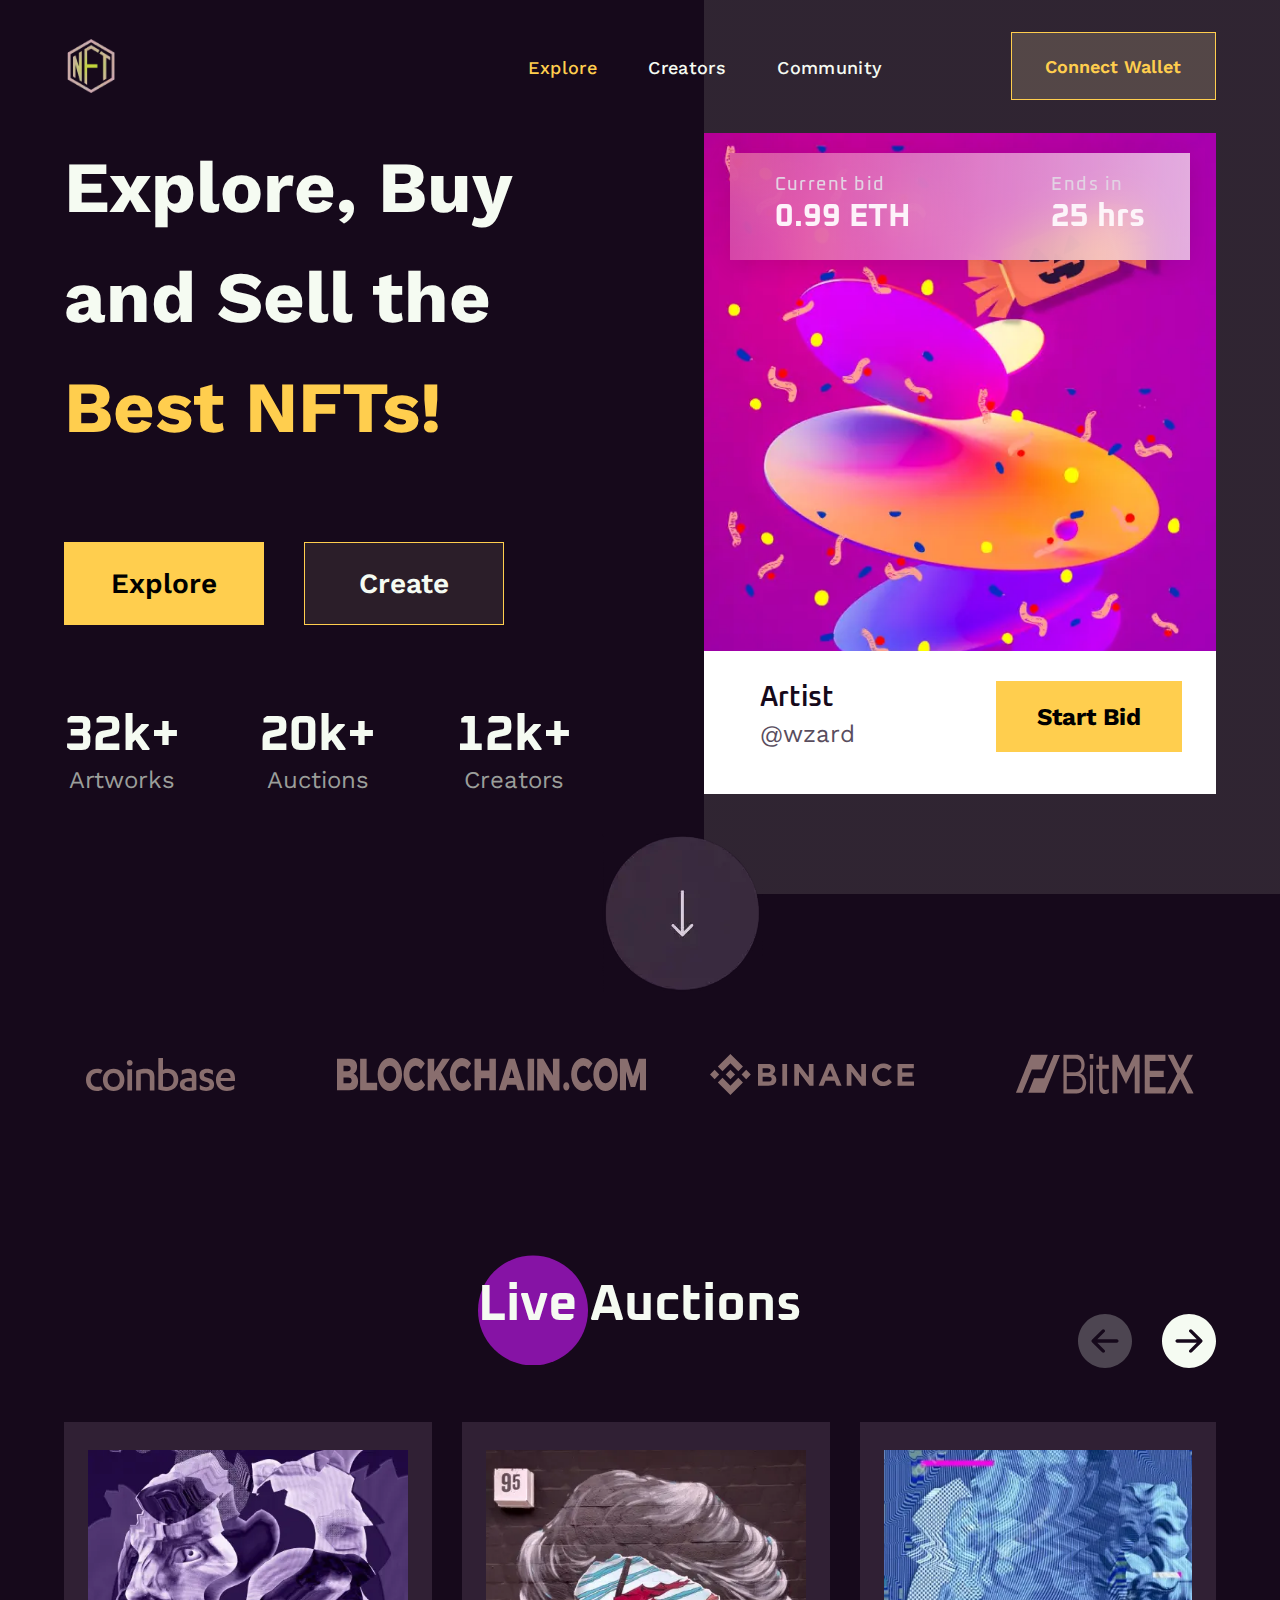
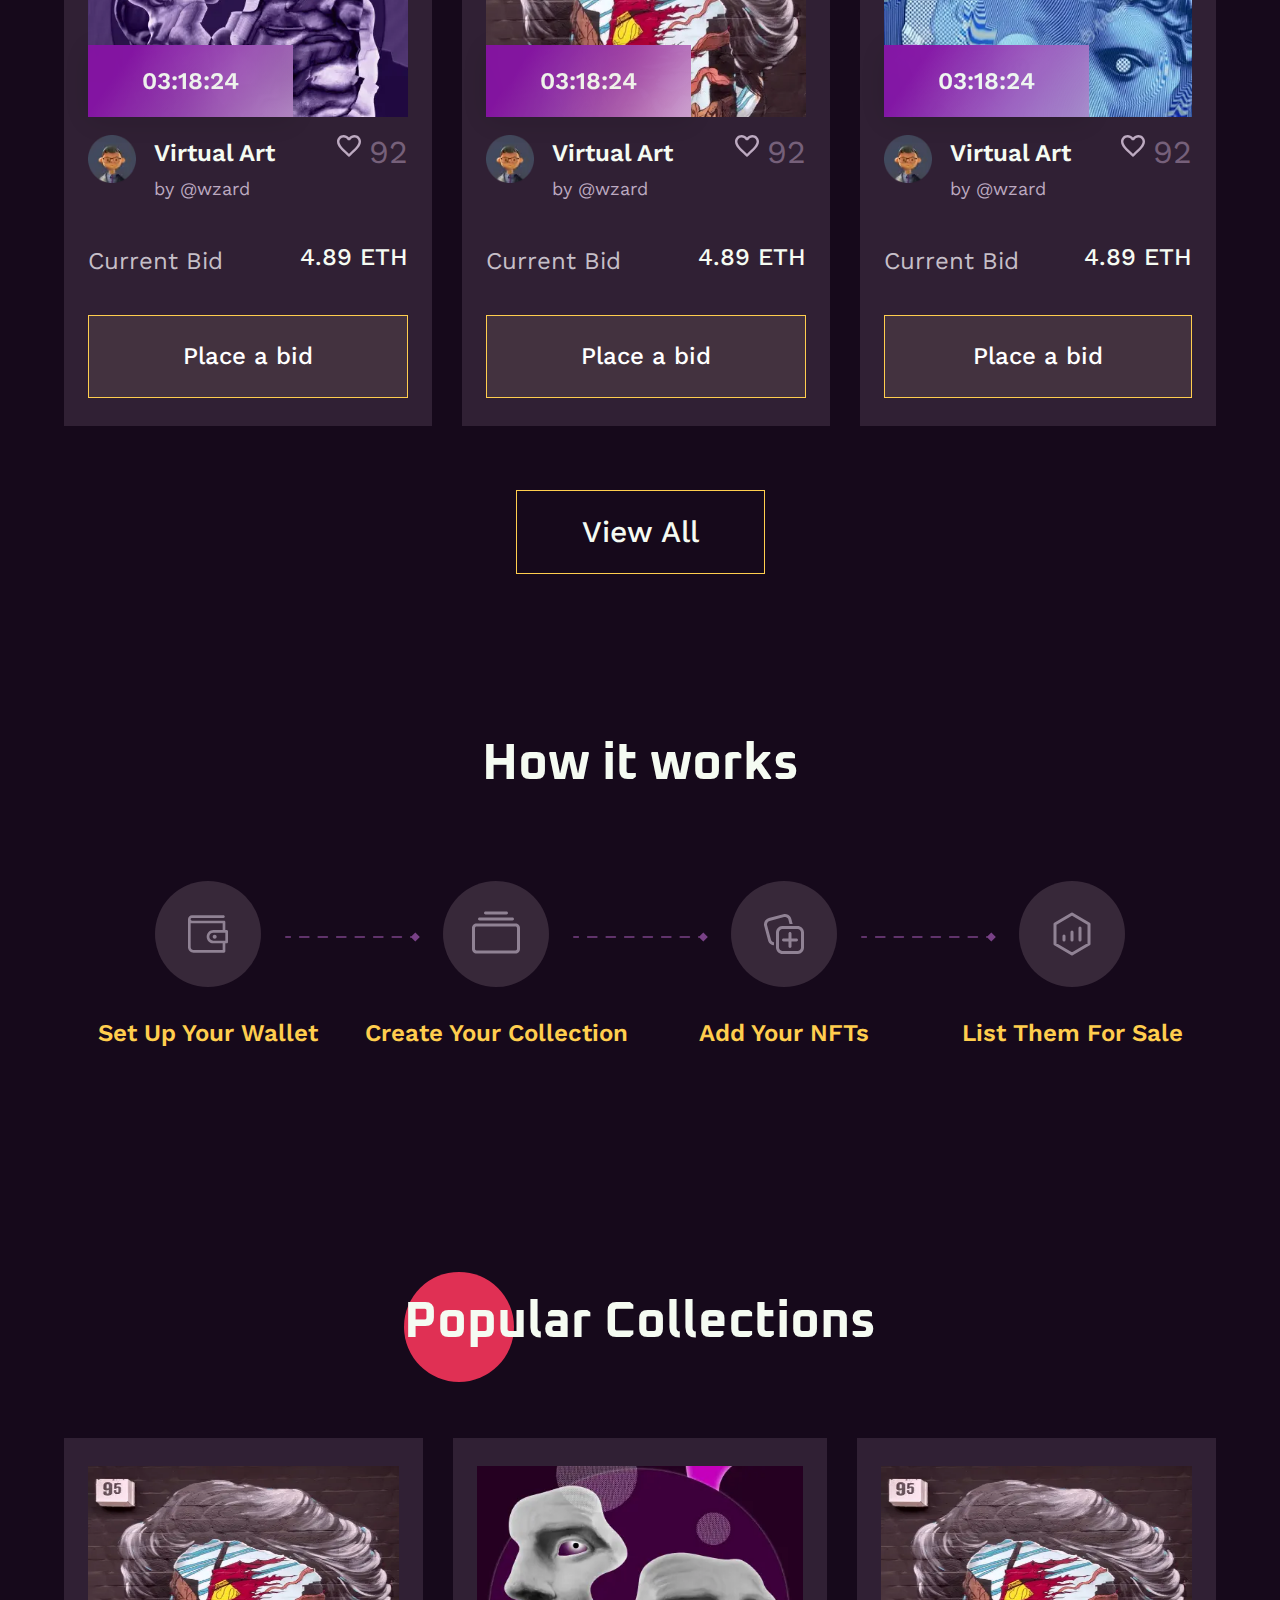
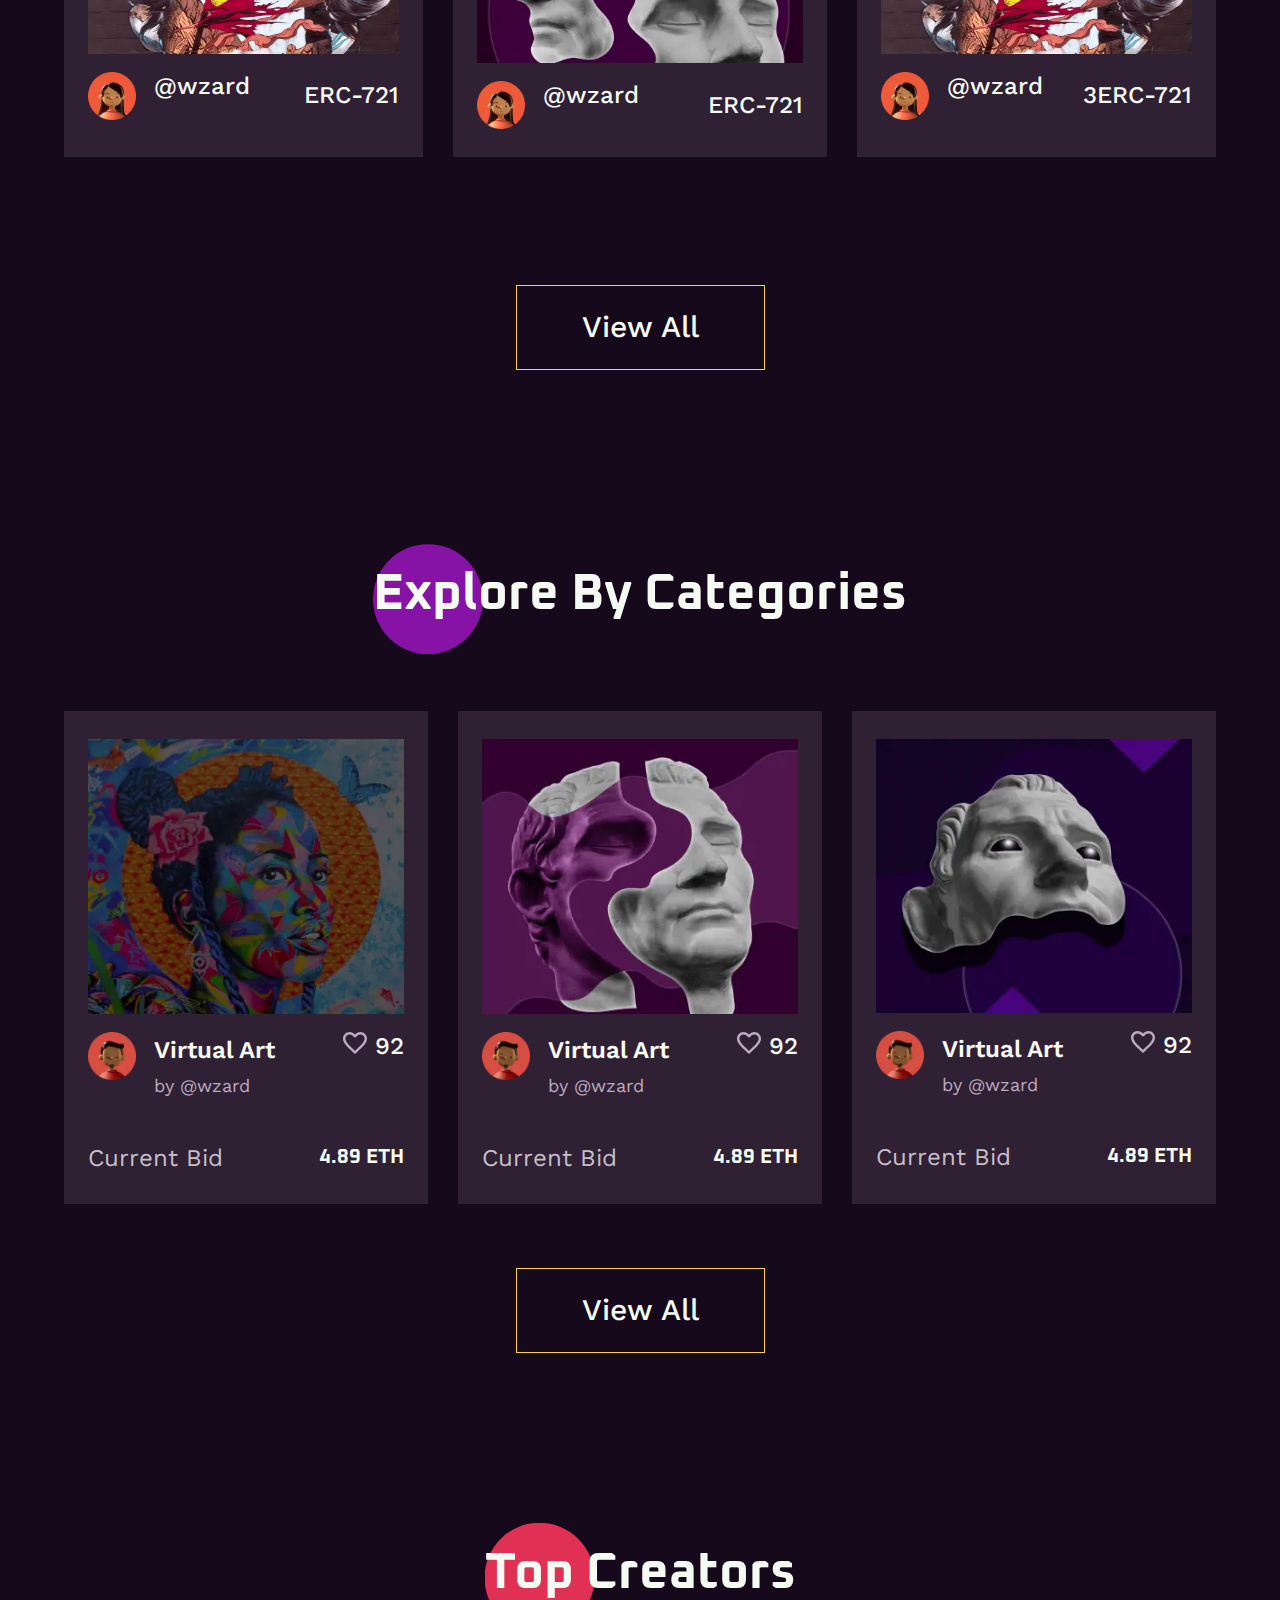
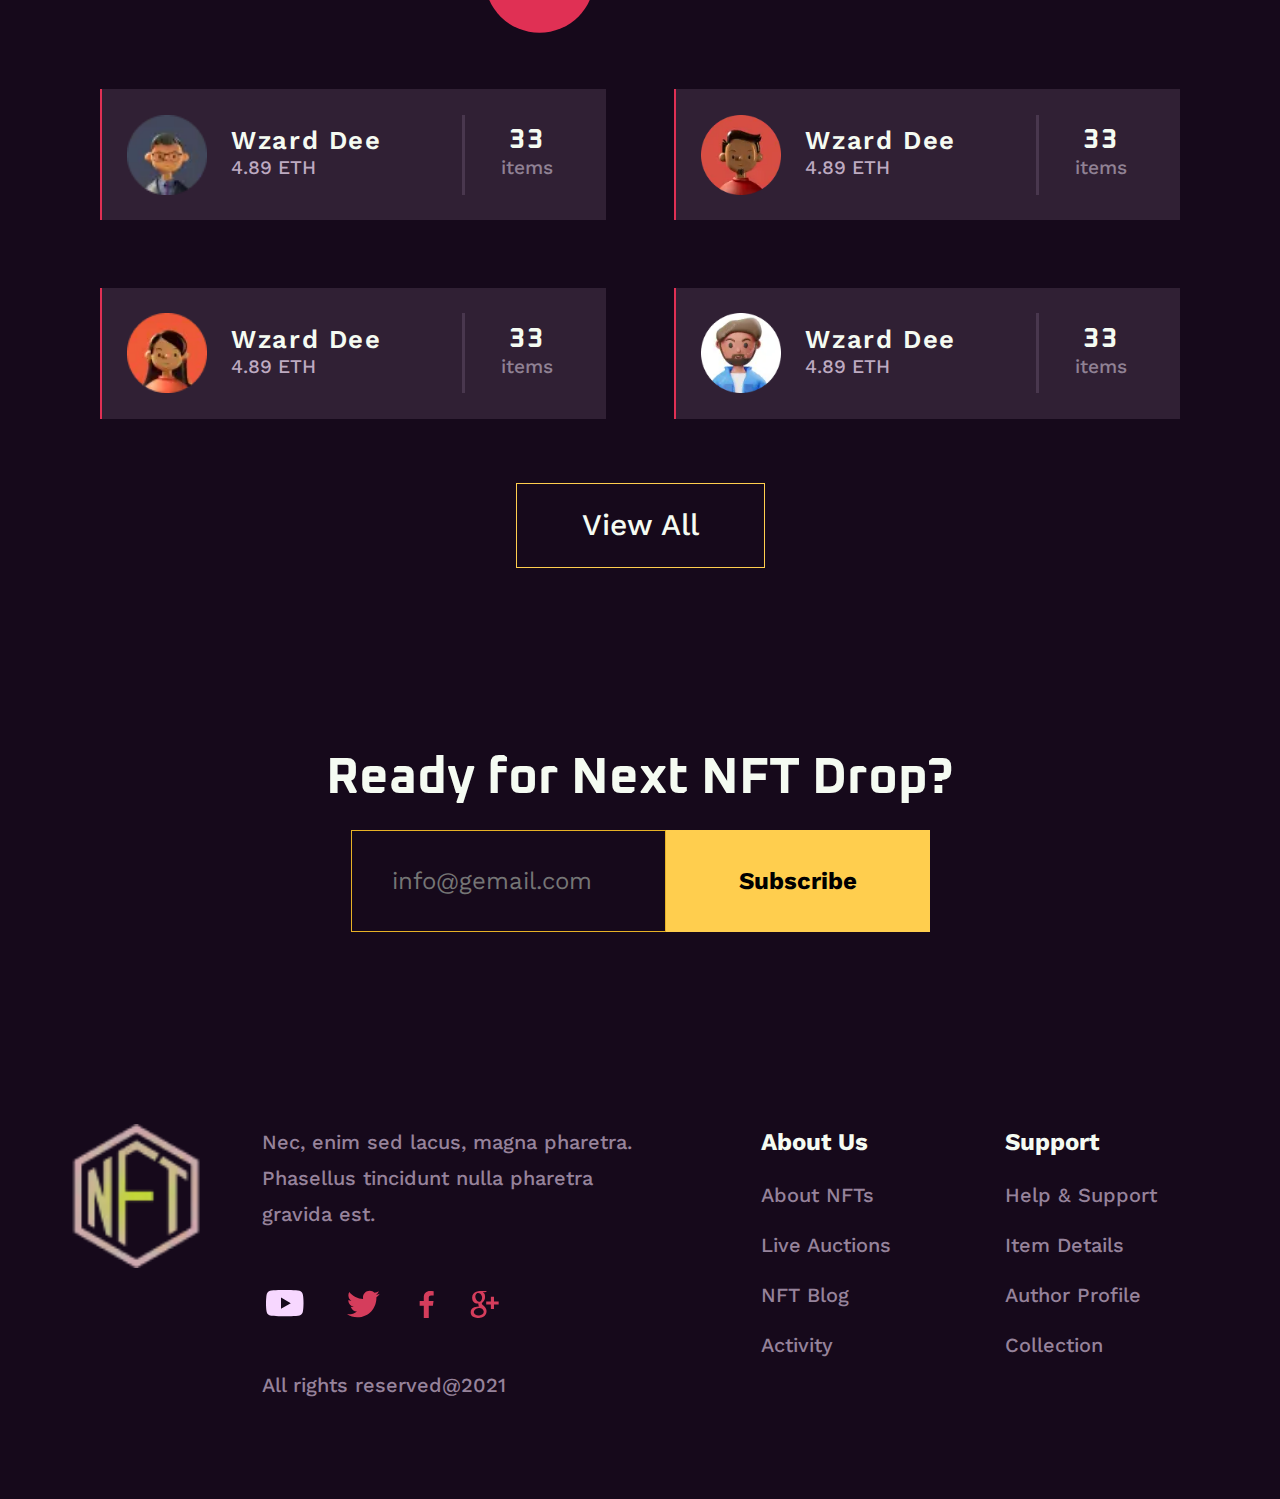
==== commit 6b00f8d9: "Add files via upload" ====
--- a/index.html
+++ b/index.html
@@ -1 +1 @@
-<!DOCTYPE html><html lang="en"><head><meta charset="UTF-8"><!--meta(name='viewport' content="1440px")--><meta name="format-detection" content="telephone=yes"><meta name="robots" content="all"><meta name="keywords" content="ключевые слова"><meta name="description" content="Описание страницы сайта."><meta name="viewport" content="width=device-width, initial-scale=1.0"><link rel="icon" type="image/x-icon" href="img/logo/logo.png"><script src="js/script.js"></script><title>NFT Marketplace</title><link href="https://fonts.googleapis.com/css?family=Work+Sans:wght@400;500;600;700&amp;display=swap" rel="stylesheet"><link href="https://fonts.googleapis.com/css?family=Oxanium:wght@400;500;600&amp;display=swap" rel="stylesheet"><link rel="stylesheet" href="css/reset.css"><link rel="stylesheet" href="css/style.css"><link rel="stylesheet" href="css/fonts.css"></head><body><div class="wrapper"><header class="header"><div class="header__container container fdr"><a class="header__logo logo" href="#"> <img src="img/logo/logo.webp" alt="some photo"></a><nav class="header__menu menu"><ul class="menu__list"><li class="menu__item"><a class="menu__link active" href="#">Explore</a></li><li class="menu__item"><a class="menu__link" href="#">Creators</a></li><li class="menu__item"><a class="menu__link" href="#">Community</a></li></ul><div class="header__button"><button class="header__button button">Connect Wallet</button></div></nav><div class="menu-burger"><img src="img/menu_burger.svg" alt="some photo"></div></div></header><main class="page"> <section class="page__main-block main-block"><div class="main-block__container container fdr"><div class="main-block__info"><h1 class="main-block__block-title">Explore, Buy and Sell the <span class= 'title-highlight'> Best NFTs!</span></h1><div class="main-block__buttons buttons"><button class="main-block__button button bg-button">Explore</button><button class="main-block__button button">Create</button></div><div class="main-block__stats"><div class="main-block__stats-block"><div class="main-block__stats-title">32k+</div><div class="main-block__stats-txt">Artworks</div></div><div class="main-block__stats-block"><div class="main-block__stats-title">20k+</div><div class="main-block__stats-txt">Auctions</div></div><div class="main-block__stats-block"><div class="main-block__stats-title">12k+</div><div class="main-block__stats-txt">Creators</div></div></div></div><div class="main-card"><div class="main-card__wrapper"><div class="main-card__header"><div class="main-card__header-container"><div class="main-card__text"><div class="main-card__title">Current bid</div><div class="main-card__sub-title">0.99 ETH</div></div><div class="main-card__text"> <div class="main-card__title">Ends in</div><div class="main-card__sub-title">25 hrs</div></div></div></div><div class="main-card__img"><img src="img/nft/main_image.webp" alt="some photo"><div class="main-card__footer"><div class="main-card__artist"><div class="main-card__artist-txt">Artist</div><div class="main-card__artist-name">@wzard</div></div><button class="main-card__footer-button button bg-button">Start Bid</button></div></div></div><button class="main-block__scroll-button button"><img src="img/Scroll_button.webp" alt></button></div></div><div class="page__clients clients"><div class="clients__container container fdr cgap"><div class="clients__row"><div class="clients__img"> <img src="img/clients/clients1.svg" alt="some photo"></div><div class="clients__img"> <img src="img/clients/clients2.svg" alt="some photo"></div></div><div class="clients__row"><div class="clients__img"> <img src="img/clients/clients3.svg" alt="some photo"></div><div class="clients__img"> <img src="img/clients/clients4.svg" alt="some photo"></div></div></div></div></section><section class="page__live-auctions live-auctions"><div class="live-auctions__container container cgap"><div class="live-auctions__title"><div class="live-auctions__title-container title-container"><div class="live-auctions__title-circle title-circle"></div><h2 class="live-auctions__block-title-text">Live Auctions</h2></div><div class="live-auctions__arrows"><div class="live-auctions__arrow"><img src="img/arrows/black-arrow.svg" alt="some photo"></div><div class="live-auctions__arrow"><img src="img/arrows/white-arrow.svg" alt="some photo"></div></div></div><div class="live-auctions__cards cards"><div class="live-auctions__card card"><div class="live-auctions__card-img-wrapper"><div class="live-auctions__card-img"><img src="img/nft/nft_image1.webp" alt="some photo"><div class="live-auctions__timer timer" id="timer">03:18:24</div></div></div><div class="live-auctions__card-info card-info"><div class="live-auctions__card-autor card-autor"><div class="live-auctions__card-img-data img-data"><div class="live-auctions__card-autor-icon card-autor-icon"><img src="img/profiles/profile_image1.webp" alt="some photo"></div><div class="live-auctions__card-img-info card-img-info"><div class="live-auctions__card-img-name">Virtual Art</div><div class="live-auctions__card-autor-name">by @wzard</div></div></div><div class="live-auctions__card-likes card-likes"><div class="live-auctions__card-likes-icon card-likes-icon"><img src="img/likes_icon.svg" alt="some photo"></div><div class="live-auctions__card-likes-value">92</div></div></div><div class="live-auctions__card-bid card-bid"><div class="live-auctions__card-bid-txt bid-txt">Current Bid</div><div class="live-auctions__card-bid-value">4.89 ETH</div></div><div class="live-auctions__card-button button">Place a bid</div></div></div><div class="live-auctions__card card"><div class="live-auctions__card-img-wrapper"><div class="live-auctions__card-img"><img src="img/nft/nft_image2.webp" alt="some photo"><div class="live-auctions__timer timer" id="timer">03:18:24</div></div></div><div class="live-auctions__card-info card-info"><div class="live-auctions__card-autor card-autor"><div class="live-auctions__card-img-data img-data"><div class="live-auctions__card-autor-icon card-autor-icon"><img src="img/profiles/profile_image1.webp" alt="some photo"></div><div class="live-auctions__card-img-info card-img-info"><div class="live-auctions__card-img-name">Virtual Art</div><div class="live-auctions__card-autor-name">by @wzard</div></div></div><div class="live-auctions__card-likes card-likes"><div class="live-auctions__card-likes-icon card-likes-icon"><img src="img/likes_icon.svg" alt="some photo"></div><div class="live-auctions__card-likes-value">92</div></div></div><div class="live-auctions__card-bid card-bid"><div class="live-auctions__card-bid-txt bid-txt">Current Bid</div><div class="live-auctions__card-bid-value">4.89 ETH</div></div><div class="live-auctions__card-button button">Place a bid</div></div></div><div class="live-auctions__card card"><div class="live-auctions__card-img-wrapper"><div class="live-auctions__card-img"><img src="img/nft/nft_image3.webp" alt="some photo"><div class="live-auctions__timer timer" id="timer">03:18:24</div></div></div><div class="live-auctions__card-info card-info"><div class="live-auctions__card-autor card-autor"><div class="live-auctions__card-img-data img-data"><div class="live-auctions__card-autor-icon card-autor-icon"><img src="img/profiles/profile_image1.webp" alt="some photo"></div><div class="live-auctions__card-img-info card-img-info"><div class="live-auctions__card-img-name">Virtual Art</div><div class="live-auctions__card-autor-name">by @wzard</div></div></div><div class="live-auctions__card-likes card-likes"><div class="live-auctions__card-likes-icon card-likes-icon"><img src="img/likes_icon.svg" alt="some photo"></div><div class="live-auctions__card-likes-value">92</div></div></div><div class="live-auctions__card-bid card-bid"><div class="live-auctions__card-bid-txt bid-txt">Current Bid</div><div class="live-auctions__card-bid-value">4.89 ETH</div></div><div class="live-auctions__card-button button">Place a bid</div></div></div></div><button class="live-auctions__button button view-button">View All</button></div></section><section class="page__explain explain"><div class="explain__container container cgap"><div class="explain__title-container title-container"><div class="explain__title-circle title-circle"></div><h2 class="explain__block-title-text">How it works</h2></div><div class="explain__block"><div class="explain__illustration-item"><div class="explain__illustration-img"><img src="img/how_it_works/icon1.svg" alt="some photo"></div><h4 class="explain__illustration-txt">Set up your wallet</h4><div class="explain__illustration-arrow"><img src="img/how_it_works/Vector1.svg" alt="some photo"></div></div><div class="explain__illustration-item"><div class="explain__illustration-img"><img src="img/how_it_works/icon2.svg" alt="some photo"></div><h4 class="explain__illustration-txt">Create your collection</h4><div class="explain__illustration-arrow"><img src="img/how_it_works/Vector1.svg" alt="some photo"></div></div><div class="explain__illustration-item"><div class="explain__illustration-img"><img src="img/how_it_works/icon3.svg" alt="some photo"></div><h4 class="explain__illustration-txt">Add your NFTs</h4><div class="explain__illustration-arrow"><img src="img/how_it_works/Vector1.svg" alt="some photo"></div></div><div class="explain__illustration-item"><div class="explain__illustration-img"><img src="img/how_it_works/icon4.svg" alt="some photo"></div><h4 class="explain__illustration-txt">List them for sale</h4><div class="explain__illustration-arrow"></div></div></div></div></section><section class="page__popular-collections popular-collections"><div class="popular-collections__container container cgap"><div class="popular-collections__title-container title-container"><div class="popular-collections__title-circle title-circle"></div><h2 class="popular-collections__block-title-text">Popular Collections</h2></div><div class="popular-collections__cards cards"><div class="popular-collections__card card"><div class="popular-collections__card-img"><img src="img/nft/nft_image2.webp" alt="some photo"></div><div class="popular-collections__card-info"><div class="popular-collections__card-img-data img-data"><div class="popular-collections__card-autor-icon card-autor-icon"><img src="img/profiles/profile_image2.webp" alt="some photo"></div><div class="popular-collections__card-info-name">@wzard</div></div><div class="popular-collections__card-info-txt">ERC-721</div></div></div><div class="popular-collections__card card"><div class="popular-collections__card-img"><img src="img/nft/nft_image4.webp" alt="some photo"></div><div class="popular-collections__card-info"><div class="popular-collections__card-img-data img-data"><div class="popular-collections__card-autor-icon card-autor-icon"><img src="img/profiles/profile_image2.webp" alt="some photo"></div><div class="popular-collections__card-info-name">@wzard</div></div><div class="popular-collections__card-info-txt">ERC-721</div></div></div><div class="popular-collections__card card"><div class="popular-collections__card-img"><img src="img/nft/nft_image2.webp" alt="some photo"></div><div class="popular-collections__card-info"><div class="popular-collections__card-img-data img-data"><div class="popular-collections__card-autor-icon card-autor-icon"><img src="img/profiles/profile_image2.webp" alt="some photo"></div><div class="popular-collections__card-info-name">@wzard</div></div><div class="popular-collections__card-info-txt">3ERC-721</div></div></div></div><div class="popular-collections__arrow"></div><div class="popular-collections__button button view-button">View All</div></div></section><section class="page__explore explore"><div class="explore__container container cgap"><div class="explore__title-container title-container"><div class="explore__title-circle title-circle"></div><h2 class="explore__block-title-text">Explore By Categories</h2></div><div class="explore__cards cards"><div class="explore__card card"><div class="explore__card-img-wrapper"><div class="explore__card-img"><img src="img/nft/nft_image5.webp" alt="some photo"></div><div class="explore__card-button">Place a bid</div></div><div class="explore__card-info card-info"><div class="explore__card-autor card-autor"><div class="explore__card-img-data img-data"><div class="explore__card-autor-icon card-autor-icon"><img src="img/profiles/profile_image3.webp" alt="some photo"></div><div class="explore__card-img-info card-img-info"><div class="explore__card-img-name">Virtual Art</div><div class="explore__card-autor-name">by @wzard</div></div></div><div class="explore__card-likes card-likes"><div class="explore__card-likes-icon card-likes-icon"><img src="img/likes_icon.svg" alt="some photo"></div><div class="explore__card-likes-value">92</div></div></div><div class="explore__card-bid card-bid"><div class="explore__card-bid-txt bid-txt">Current Bid</div><div class="explore__card-bid-value">4.89 ETH</div></div></div></div><div class="explore__card card"><div class="explore__card-img-wrapper"><div class="explore__card-img"><img src="img/nft/nft_image6.webp" alt="some photo"></div><div class="explore__card-button">Place a bid</div></div><div class="explore__card-info card-info"><div class="explore__card-autor card-autor"><div class="explore__card-img-data img-data"><div class="explore__card-autor-icon card-autor-icon"><img src="img/profiles/profile_image3.webp" alt="some photo"></div><div class="explore__card-img-info card-img-info"><div class="explore__card-img-name">Virtual Art</div><div class="explore__card-autor-name">by @wzard</div></div></div><div class="explore__card-likes card-likes"><div class="explore__card-likes-icon card-likes-icon"><img src="img/likes_icon.svg" alt="some photo"></div><div class="explore__card-likes-value">92</div></div></div><div class="explore__card-bid card-bid"><div class="explore__card-bid-txt bid-txt">Current Bid</div><div class="explore__card-bid-value">4.89 ETH</div></div></div></div><div class="explore__card card"><div class="explore__card-img-wrapper"><div class="explore__card-img"><img src="img/nft/nft_image7.webp" alt="some photo"></div><div class="explore__card-button">Place a bid</div></div><div class="explore__card-info card-info"><div class="explore__card-autor card-autor"><div class="explore__card-img-data img-data"><div class="explore__card-autor-icon card-autor-icon"><img src="img/profiles/profile_image3.webp" alt="some photo"></div><div class="explore__card-img-info card-img-info"><div class="explore__card-img-name">Virtual Art</div><div class="explore__card-autor-name">by @wzard</div></div></div><div class="explore__card-likes card-likes"><div class="explore__card-likes-icon card-likes-icon"><img src="img/likes_icon.svg" alt="some photo"></div><div class="explore__card-likes-value">92</div></div></div><div class="explore__card-bid card-bid"><div class="explore__card-bid-txt bid-txt">Current Bid</div><div class="explore__card-bid-value">4.89 ETH</div></div></div></div></div><div class="explore__button button view-button">View All</div></div></section><section class="page__top-creators top-creators"><div class="top-creators__container container cgap"><div class="top-creators__title-container title-container"><div class="top-creators__title-circle title-circle"></div><h2 class="top-creators__block-title-text">Top Creators</h2></div><div class="top-creators__creators"><div class="top-creators__row"><div class="top-creators__creators-card"><div class="top-creators__creator-photo"><img src="img/profiles/profile_image1.webp" alt="some photo"></div><div class="top-creators__creator-info card-img-info"><h3 class="top-creators__creator-name">Wzard Dee</h3><div class="top-creators__creator-price">4.89 ETH</div></div><div class="top-creators__creator-items creator-items"><div class="top-creators__creator-items-value">33</div><div class="top-creators__creator-items-txt">items</div></div></div><div class="top-creators__creators-card"><div class="top-creators__creator-photo"><img src="img/profiles/profile_image2.webp" alt="some photo"></div><div class="top-creators__creator-info card-img-info"><h3 class="top-creators__creator-name">Wzard Dee</h3><div class="top-creators__creator-price">4.89 ETH</div></div><div class="top-creators__creator-items creator-items"><div class="top-creators__creator-items-value">33</div><div class="top-creators__creator-items-txt">items</div></div></div></div><div class="top-creators__row"><div class="top-creators__creators-card"><div class="top-creators__creator-photo"><img src="img/profiles/profile_image3.webp" alt="some photo"></div><div class="top-creators__creator-info card-img-info"><h3 class="top-creators__creator-name">Wzard Dee</h3><div class="top-creators__creator-price">4.89 ETH</div></div><div class="top-creators__creator-items creator-items"><div class="top-creators__creator-items-value">33</div><div class="top-creators__creator-items-txt">items</div></div></div><div class="top-creators__creators-card"><div class="top-creators__creator-photo"><img src="img/profiles/profile_image4.webp" alt="some photo"></div><div class="top-creators__creator-info card-img-info"><h3 class="top-creators__creator-name">Wzard Dee</h3><div class="top-creators__creator-price">4.89 ETH</div></div><div class="top-creators__creator-items creator-items"><div class="top-creators__creator-items-value">33</div><div class="top-creators__creator-items-txt">items</div></div></div></div></div><button class="top-creators__creators button view-button">View All</button></div></section><section class="page__subscribe subscribe"><div class="subscribe__bg"></div><div class="subscribe__container container"><div class="subscribe__title-container title-container"><h2 class="subscribe__block-title-text">Ready for Next NFT Drop?</h2></div><div class="subscribe__block subscribe-block"><form class="subscribe__email-input" action="http://foo.com" method="post"></form><input type="email" name="email" placeholder="info@gemail.com" ><button class="subscribe__button button bg-button">Subscribe</button></div></div></section><footer class="footer"><div class="footer__container container"><div class="footer__content footer-block"><a class="footer__logo logo" href="#"><img src="img/logo/logo.webp" alt="some photo"></a><div class="footer__column"><div class="footer__text">Nec, enim sed lacus, magna pharetra. Phasellus tincidunt nulla pharetra gravida est. </div><div class="footer__media"><div class="footer__social"><div class="footer__social-img"><img src="img/social/socials1.svg" alt="some photo"></div><div class="footer__social-img"><img src="img/social/socials2.svg" alt="some photo"></div><div class="footer__social-img"><img src="img/social/socials3.svg" alt="some photo"></div><div class="footer__social-img"><img src="img/social/socials4.svg" alt="some photo"></div></div><div class="footer__license">All rights reserved@2021</div></div></div></div><div class="footer__nav footer-block"><div class="footer__list"><a class="footer__link" href="#">About Us</a><a class="footer__link" href="#">About NFTs</a><a class="footer__link" href="#">Live Auctions</a><a class="footer__link" href="#">NFT Blog</a><a class="footer__link" href="#">Activity</a></div><div class="footer__list"><a class="footer__link" href="#">Support</a><a class="footer__link" href="#">Help &amp; Support</a><a class="footer__link" href="#">Item Details</a><a class="footer__link" href="#">Author Profile</a><a class="footer__link" href="#">Collection</a></div></div><div class="footer__media footer-bottom"><div class="footer__social"><div class="footer__social-img"><img src="img/social/socials1.svg" alt="some photo"></div><div class="footer__social-img"><img src="img/social/socials2.svg" alt="some photo"></div><div class="footer__social-img"><img src="img/social/socials3.svg" alt="some photo"></div><div class="footer__social-img"><img src="img/social/socials4.svg" alt="some photo"></div></div><div class="footer__license">All rights reserved@2021</div></div></div></footer><section class="popup" id="popup"><div class="popup__container container" id="popup__container"><div class="popup__title-container title-container"><h2 class="popup__block-title-text">Ready for Next NFT Drop?</h2></div><div class="popup__block subscribe-block"><form class="popup__email-input" action="http://foo.com" method="post"></form><input type="email" name="email" placeholder="example@email.ru"><button class="popup__button button bg-button">Subscribe</button></div></div></section></main></div></body></html>+<!DOCTYPE html><html lang="en"><head><meta charset="UTF-8"><!--meta(name='viewport' content="1440px")--><meta name="format-detection" content="telephone=yes"><meta name="robots" content="all"><meta name="keywords" content="ключевые слова"><meta name="description" content="Описание страницы сайта."><meta name="viewport" content="width=device-width, initial-scale=1.0"><link rel="icon" type="image/x-icon" href="img/logo/logo.png"><script src="js/script.js"></script><title>NFT Marketplace</title><link href="https://fonts.googleapis.com/css?family=Work+Sans:wght@400;500;600;700&amp;display=swap" rel="stylesheet"><link href="https://fonts.googleapis.com/css?family=Oxanium:wght@400;500;600&amp;display=swap" rel="stylesheet"><link rel="stylesheet" href="css/reset.css"><link rel="stylesheet" href="css/style.css"><link rel="stylesheet" href="css/fonts.css"></head><body><div class="wrapper"><header class="header"><div class="header__container container" id="header__container"><a class="header__logo logo" href="#" id="header__logo"> <img src="img/logo/logo.webp" alt="some photo"></a><nav class="header__menu menu menu-burger-content" id="menu-burger-content"><ul class="menu__list" id="menu__list"><li class="menu__item"><a class="menu__link active" href="#">Explore</a></li><li class="menu__item"><a class="menu__link" href="#">Creators</a></li><li class="menu__item"><a class="menu__link" href="#">Community</a></li></ul><div class="header__button button" id="header__button"><button class="header__button">Connect Wallet</button></div></nav><div class="menu-burger" id="menu-burger-container"><img src="img/menu_burger.svg" alt="some photo" id="menu-burger"></div></div></header><main class="page"> <section class="page__main-block main-block"><div class="main-block__container container"><div class="main-block__info"><h1 class="main-block__block-title">Explore, Buy and Sell the <span class= 'title-highlight'> Best NFTs!</span></h1><div class="main-block__buttons buttons"><button class="main-block__button button bg-button">Explore</button><button class="main-block__button button">Create</button></div><div class="main-block__stats"><div class="main-block__stats-block"><div class="main-block__stats-title">32k+</div><div class="main-block__stats-txt">Artworks</div></div><div class="main-block__stats-block"><div class="main-block__stats-title">20k+</div><div class="main-block__stats-txt">Auctions</div></div><div class="main-block__stats-block"><div class="main-block__stats-title">12k+</div><div class="main-block__stats-txt">Creators</div></div></div></div><div class="main-card"><div class="main-card__wrapper"><div class="main-card__header"><div class="main-card__header-container"><div class="main-card__text"><div class="main-card__title">Current bid</div><div class="main-card__sub-title">0.99 ETH</div></div><div class="main-card__text"> <div class="main-card__title">Ends in</div><div class="main-card__sub-title">25 hrs</div></div></div></div><div class="main-card__img"><img src="img/nft/main_image.webp" alt="some photo"><div class="main-card__footer"><div class="main-card__artist"><div class="main-card__artist-txt">Artist</div><div class="main-card__artist-name">@wzard</div></div><button class="main-card__footer-button button bg-button">Start Bid</button></div></div></div><button class="main-block__scroll-button button"><img src="img/Scroll_button.webp" alt></button></div></div><div class="page__clients clients"><div class="clients__container container fdr cgap"><div class="clients__row"><div class="clients__img"> <img src="img/clients/clients1.svg" alt="some photo"></div><div class="clients__img"> <img src="img/clients/clients2.svg" alt="some photo"></div></div><div class="clients__row"><div class="clients__img"> <img src="img/clients/clients3.svg" alt="some photo"></div><div class="clients__img"> <img src="img/clients/clients4.svg" alt="some photo"></div></div></div></div></section><section class="page__live-auctions live-auctions"><div class="live-auctions__container container cgap"><div class="live-auctions__title"><div class="live-auctions__title-container title-container"><div class="live-auctions__title-circle title-circle"></div><h2 class="live-auctions__block-title-text">Live Auctions</h2></div><div class="live-auctions__arrows"><div class="live-auctions__arrow"><img src="img/arrows/black-arrow.svg" alt="some photo"></div><div class="live-auctions__arrow"><img src="img/arrows/white-arrow.svg" alt="some photo"></div></div></div><div class="live-auctions__cards cards"><div class="live-auctions__card card"><div class="live-auctions__card-img-wrapper"><div class="live-auctions__card-img"><img src="img/nft/nft_image1.webp" alt="some photo"><div class="live-auctions__timer timer" id="timer">03:18:24</div></div></div><div class="live-auctions__card-info card-info"><div class="live-auctions__card-autor card-autor"><div class="live-auctions__card-img-data img-data"><div class="live-auctions__card-autor-icon card-autor-icon"><img src="img/profiles/profile_image1.webp" alt="some photo"></div><div class="live-auctions__card-img-info card-img-info"><div class="live-auctions__card-img-name card-img-name">Virtual Art</div><div class="live-auctions__card-autor-name card-autor-name">by @wzard</div></div></div><div class="live-auctions__card-likes card-likes"><div class="live-auctions__card-likes-icon card-likes-icon"><img src="img/likes_icon.svg" alt="some photo"></div><div class="live-auctions__card-likes-value">92</div></div></div><div class="live-auctions__card-bid card-bid"><div class="live-auctions__card-bid-txt bid-txt">Current Bid</div><div class="live-auctions__card-bid-value">4.89 ETH</div></div><div class="live-auctions__card-button button">Place a bid</div></div></div><div class="live-auctions__card card"><div class="live-auctions__card-img-wrapper"><div class="live-auctions__card-img"><img src="img/nft/nft_image2.webp" alt="some photo"><div class="live-auctions__timer timer" id="timer">03:18:24</div></div></div><div class="live-auctions__card-info card-info"><div class="live-auctions__card-autor card-autor"><div class="live-auctions__card-img-data img-data"><div class="live-auctions__card-autor-icon card-autor-icon"><img src="img/profiles/profile_image1.webp" alt="some photo"></div><div class="live-auctions__card-img-info card-img-info"><div class="live-auctions__card-img-name card-img-name">Virtual Art</div><div class="live-auctions__card-autor-name card-autor-name">by @wzard</div></div></div><div class="live-auctions__card-likes card-likes"><div class="live-auctions__card-likes-icon card-likes-icon"><img src="img/likes_icon.svg" alt="some photo"></div><div class="live-auctions__card-likes-value">92</div></div></div><div class="live-auctions__card-bid card-bid"><div class="live-auctions__card-bid-txt bid-txt">Current Bid</div><div class="live-auctions__card-bid-value">4.89 ETH</div></div><div class="live-auctions__card-button button">Place a bid</div></div></div><div class="live-auctions__card card"><div class="live-auctions__card-img-wrapper"><div class="live-auctions__card-img"><img src="img/nft/nft_image3.webp" alt="some photo"><div class="live-auctions__timer timer" id="timer">03:18:24</div></div></div><div class="live-auctions__card-info card-info"><div class="live-auctions__card-autor card-autor"><div class="live-auctions__card-img-data img-data"><div class="live-auctions__card-autor-icon card-autor-icon"><img src="img/profiles/profile_image1.webp" alt="some photo"></div><div class="live-auctions__card-img-info card-img-info"><div class="live-auctions__card-img-name card-img-name">Virtual Art</div><div class="live-auctions__card-autor-name card-autor-name">by @wzard</div></div></div><div class="live-auctions__card-likes card-likes"><div class="live-auctions__card-likes-icon card-likes-icon"><img src="img/likes_icon.svg" alt="some photo"></div><div class="live-auctions__card-likes-value">92</div></div></div><div class="live-auctions__card-bid card-bid"><div class="live-auctions__card-bid-txt bid-txt">Current Bid</div><div class="live-auctions__card-bid-value">4.89 ETH</div></div><div class="live-auctions__card-button button">Place a bid</div></div></div></div><button class="live-auctions__button button view-button">View All</button></div></section><section class="page__explain explain"><div class="explain__container container cgap"><div class="explain__title-container title-container"><div class="explain__title-circle title-circle"></div><h2 class="explain__block-title-text">How it works</h2></div><div class="explain__block"><div class="explain__illustration-item"><div class="explain__illustration-img"><img src="img/how_it_works/icon1.svg" alt="some photo"></div><h4 class="explain__illustration-txt">Set up your wallet</h4><div class="explain__illustration-arrow"><img src="img/how_it_works/Vector1.svg" alt="some photo"></div></div><div class="explain__illustration-item"><div class="explain__illustration-img"><img src="img/how_it_works/icon2.svg" alt="some photo"></div><h4 class="explain__illustration-txt">Create your collection</h4><div class="explain__illustration-arrow hiden-arrow"><img src="img/how_it_works/Vector1.svg" alt="some photo"></div></div><div class="explain__illustration-item"><div class="explain__illustration-img"><img src="img/how_it_works/icon3.svg" alt="some photo"></div><h4 class="explain__illustration-txt">Add your NFTs</h4><div class="explain__illustration-arrow"><img src="img/how_it_works/Vector1.svg" alt="some photo"></div></div><div class="explain__illustration-item"><div class="explain__illustration-img"><img src="img/how_it_works/icon4.svg" alt="some photo"></div><h4 class="explain__illustration-txt">List them for sale</h4></div></div></div></section><section class="page__popular-collections popular-collections"><div class="popular-collections__container container cgap"><div class="popular-collections__title-container title-container"><div class="popular-collections__title-circle title-circle"></div><h2 class="popular-collections__block-title-text">Popular Collections</h2></div><div class="popular-collections__cards cards"><div class="popular-collections__card card"><div class="popular-collections__card-img"><img src="img/nft/nft_image2.webp" alt="some photo"></div><div class="popular-collections__card-info"><div class="popular-collections__card-img-data img-data"><div class="popular-collections__card-autor-icon card-autor-icon"><img src="img/profiles/profile_image2.webp" alt="some photo"></div><div class="popular-collections__card-info-name">@wzard</div></div><div class="popular-collections__card-info-txt">ERC-721</div></div></div><div class="popular-collections__card card"><div class="popular-collections__card-img"><img src="img/nft/nft_image4.webp" alt="some photo"></div><div class="popular-collections__card-info"><div class="popular-collections__card-img-data img-data"><div class="popular-collections__card-autor-icon card-autor-icon"><img src="img/profiles/profile_image2.webp" alt="some photo"></div><div class="popular-collections__card-info-name">@wzard</div></div><div class="popular-collections__card-info-txt">ERC-721</div></div></div><div class="popular-collections__card card"><div class="popular-collections__card-img"><img src="img/nft/nft_image2.webp" alt="some photo"></div><div class="popular-collections__card-info"><div class="popular-collections__card-img-data img-data"><div class="popular-collections__card-autor-icon card-autor-icon"><img src="img/profiles/profile_image2.webp" alt="some photo"></div><div class="popular-collections__card-info-name">@wzard</div></div><div class="popular-collections__card-info-txt">3ERC-721</div></div></div></div><div class="popular-collections__arrow"></div><div class="popular-collections__button button view-button">View All</div></div></section><section class="page__explore explore"><div class="explore__container container cgap"><div class="explore__title-container title-container"><div class="explore__title-circle title-circle"></div><h2 class="explore__block-title-text">Explore By Categories</h2></div><div class="explore__cards cards"><div class="explore__card card"><div class="explore__card-img-wrapper"><div class="explore__card-img"><img src="img/nft/nft_image5.webp" alt="some photo"></div><div class="explore__card-button">Place a bid</div></div><div class="explore__card-info card-info"><div class="explore__card-autor card-autor"><div class="explore__card-img-data img-data"><div class="explore__card-autor-icon card-autor-icon"><img src="img/profiles/profile_image3.webp" alt="some photo"></div><div class="explore__card-img-info card-img-info"><div class="explore__card-img-name card-img-name">Virtual Art</div><div class="explore__card-autor-name card-autor-name">by @wzard</div></div></div><div class="explore__card-likes card-likes"><div class="explore__card-likes-icon card-likes-icon"><img src="img/likes_icon.svg" alt="some photo"></div><div class="explore__card-likes-value">92</div></div></div><div class="explore__card-bid card-bid"><div class="explore__card-bid-txt bid-txt">Current Bid</div><div class="explore__card-bid-value">4.89 ETH</div></div></div></div><div class="explore__card card"><div class="explore__card-img-wrapper"><div class="explore__card-img"><img src="img/nft/nft_image6.webp" alt="some photo"></div><div class="explore__card-button">Place a bid</div></div><div class="explore__card-info card-info"><div class="explore__card-autor card-autor"><div class="explore__card-img-data img-data"><div class="explore__card-autor-icon card-autor-icon"><img src="img/profiles/profile_image3.webp" alt="some photo"></div><div class="explore__card-img-info card-img-info"><div class="explore__card-img-name card-img-name">Virtual Art</div><div class="explore__card-autor-name card-autor-name">by @wzard</div></div></div><div class="explore__card-likes card-likes"><div class="explore__card-likes-icon card-likes-icon"><img src="img/likes_icon.svg" alt="some photo"></div><div class="explore__card-likes-value">92</div></div></div><div class="explore__card-bid card-bid"><div class="explore__card-bid-txt bid-txt">Current Bid</div><div class="explore__card-bid-value">4.89 ETH</div></div></div></div><div class="explore__card card"><div class="explore__card-img-wrapper"><div class="explore__card-img"><img src="img/nft/nft_image7.webp" alt="some photo"></div><div class="explore__card-button">Place a bid</div></div><div class="explore__card-info card-info"><div class="explore__card-autor card-autor"><div class="explore__card-img-data img-data"><div class="explore__card-autor-icon card-autor-icon"><img src="img/profiles/profile_image3.webp" alt="some photo"></div><div class="explore__card-img-info card-img-info"><div class="explore__card-img-name card-img-name">Virtual Art</div><div class="explore__card-autor-name card-autor-name">by @wzard</div></div></div><div class="explore__card-likes card-likes"><div class="explore__card-likes-icon card-likes-icon"><img src="img/likes_icon.svg" alt="some photo"></div><div class="explore__card-likes-value">92</div></div></div><div class="explore__card-bid card-bid"><div class="explore__card-bid-txt bid-txt">Current Bid</div><div class="explore__card-bid-value">4.89 ETH</div></div></div></div></div><div class="explore__button button view-button">View All</div></div></section><section class="page__top-creators top-creators"><div class="top-creators__container container cgap"><div class="top-creators__title-container title-container"><div class="top-creators__title-circle title-circle"></div><h2 class="top-creators__block-title-text">Top Creators</h2></div><div class="top-creators__creators"><div class="top-creators__row"><div class="top-creators__creators-card"><div class="top-creators__creator-photo"><img src="img/profiles/profile_image1.webp" alt="some photo"></div><div class="top-creators__creator-info card-img-info"><h3 class="top-creators__creator-name">Wzard Dee</h3><div class="top-creators__creator-price">4.89 ETH</div></div><div class="top-creators__creator-items creator-items"><div class="top-creators__creator-items-value">33</div><div class="top-creators__creator-items-txt">items</div></div></div><div class="top-creators__creators-card"><div class="top-creators__creator-photo"><img src="img/profiles/profile_image2.webp" alt="some photo"></div><div class="top-creators__creator-info card-img-info"><h3 class="top-creators__creator-name">Wzard Dee</h3><div class="top-creators__creator-price">4.89 ETH</div></div><div class="top-creators__creator-items creator-items"><div class="top-creators__creator-items-value">33</div><div class="top-creators__creator-items-txt">items</div></div></div></div><div class="top-creators__row"><div class="top-creators__creators-card"><div class="top-creators__creator-photo"><img src="img/profiles/profile_image3.webp" alt="some photo"></div><div class="top-creators__creator-info card-img-info"><h3 class="top-creators__creator-name">Wzard Dee</h3><div class="top-creators__creator-price">4.89 ETH</div></div><div class="top-creators__creator-items creator-items"><div class="top-creators__creator-items-value">33</div><div class="top-creators__creator-items-txt">items</div></div></div><div class="top-creators__creators-card"><div class="top-creators__creator-photo"><img src="img/profiles/profile_image4.webp" alt="some photo"></div><div class="top-creators__creator-info card-img-info"><h3 class="top-creators__creator-name">Wzard Dee</h3><div class="top-creators__creator-price">4.89 ETH</div></div><div class="top-creators__creator-items creator-items"><div class="top-creators__creator-items-value">33</div><div class="top-creators__creator-items-txt">items</div></div></div></div></div><button class="top-creators__creators button view-button">View All</button></div></section><section class="page__subscribe subscribe"><div class="subscribe__bg"></div><div class="subscribe__container container"><div class="subscribe__title-container title-container"><h2 class="subscribe__block-title-text">Ready for Next NFT Drop?</h2></div><div class="subscribe__block subscribe-block"><form class="subscribe__email-input" action="http://foo.com" method="post"></form><input type="email" name="email" placeholder="info@gemail.com" ><button class="subscribe__button button bg-button">Subscribe</button></div></div></section><footer class="footer"><div class="footer__container container"><div class="footer__content footer-block"><a class="footer__logo logo" href="#"><img src="img/logo/logo.webp" alt="some photo"></a><div class="footer__column"><div class="footer__text">Nec, enim sed lacus, magna pharetra. Phasellus tincidunt nulla pharetra gravida est. </div><div class="footer__media"><div class="footer__social"><div class="footer__social-img"><img src="img/social/socials1.svg" alt="some photo"></div><div class="footer__social-img"><img src="img/social/socials2.svg" alt="some photo"></div><div class="footer__social-img"><img src="img/social/socials3.svg" alt="some photo"></div><div class="footer__social-img"><img src="img/social/socials4.svg" alt="some photo"></div></div><div class="footer__license">All rights reserved@2021</div></div></div></div><div class="footer__nav footer-block"><div class="footer__list"><a class="footer__link" href="#">About Us</a><a class="footer__link" href="#">About NFTs</a><a class="footer__link" href="#">Live Auctions</a><a class="footer__link" href="#">NFT Blog</a><a class="footer__link" href="#">Activity</a></div><div class="footer__list"><a class="footer__link" href="#">Support</a><a class="footer__link" href="#">Help &amp; Support</a><a class="footer__link" href="#">Item Details</a><a class="footer__link" href="#">Author Profile</a><a class="footer__link" href="#">Collection</a></div></div><div class="footer__media footer-bottom"><div class="footer__social"><div class="footer__social-img"><img src="img/social/socials1.svg" alt="some photo"></div><div class="footer__social-img"><img src="img/social/socials2.svg" alt="some photo"></div><div class="footer__social-img"><img src="img/social/socials3.svg" alt="some photo"></div><div class="footer__social-img"><img src="img/social/socials4.svg" alt="some photo"></div></div><div class="footer__license">All rights reserved@2021</div></div></div></footer><section class="popup" id="popup"><div class="popup__container container" id="popup__container"><div class="popup__title-container title-container"><h2 class="popup__block-title-text">Ready for Next NFT Drop?</h2></div><div class="popup__block subscribe-block"><form class="popup__email-input" action="http://foo.com" method="post"></form><input type="email" name="email" placeholder="example@email.ru"><button class="popup__button button bg-button">Subscribe</button></div></div></section></main></div></body></html>--- a/css/style.css
+++ b/css/style.css
@@ -6,7 +6,7 @@
     margin: 0px auto;
     -webkit-box-sizing: content-box;
     box-sizing: content-box;
-    max-width: 130rem;
+    max-width: 1520px;
     -webkit-box-pack: justify;
     -ms-flex-pack: justify;
     justify-content: space-between;
@@ -22,27 +22,27 @@
 }
 
 .top-creators__creator-name {
-    font: 600 32px Work Sans, sans-serif;
+    font: 600 clamp(1.25rem, 2vw, 2rem) Work Sans, sans-serif;
     line-height: 110%;
     letter-spacing: 1.6px;
 }
 
 .top-creators__creator-price {
     color: #BDAAC1;
-    font: 500 24px Work Sans;
+    font: 500 clamp(1rem, 1.5vw, 1.5rem) Work Sans;
     line-height: 150%;
 }
 
 .top-creators__creator-items-txt {
-    font: 600 24px Work Sans;
+    font: 500 clamp(1rem, 1.5vw, 1.5rem) Work Sans;
     color: #908294;
     line-height: 150%;
 }
 
 .top-creators__creator-items-value {
     color: #F5FBF2;
-    font-family: Oxanium;
-    font-size: 32px;
+    font-family: Oxanium, cursive;
+    font-size: clamp(1.5rem, 2vw, 2rem);
     font-weight: 700;
     line-height: 100%;
     letter-spacing: 1.6px;
@@ -52,6 +52,7 @@
     color: #FFCE4E;
     font-weight: 600;
     text-transform: capitalize;
+    text-align: center;
 }
 
 .explore__card-bid-value {
@@ -77,8 +78,7 @@
 }
 
 .main-block__info {
-    max-width: 710px;
-    width: 50%;
+    max-width: 50%;
 }
 
 .main-block__block-title {
@@ -91,6 +91,12 @@
 }
 
 @media screen and (min-width: 767px) {
+    .menu-burger-content {
+        display: -webkit-box;
+        display: -ms-flexbox;
+        display: flex;
+    }
+
     .clients__container {
         -ms-flex-wrap: nowrap;
         flex-wrap: nowrap;
@@ -100,8 +106,8 @@
         gap: clamp(1.25rem, 8vw, 8.25rem);
     }
 
-    .menu-burger {
-        display: none;
+    .explain__illustration-arrow {
+        position: absolute;
     }
 
     .header__menu {
@@ -117,7 +123,18 @@
     }
 }
 
-@media screen and (min-width: 1023px) {
+@media screen and (min-width: 1023.25px) {
+    .main-card {
+        position: absolute;
+    }
+
+    .main-block__container {
+        -webkit-box-orient: horizontal;
+        -webkit-box-direction: normal;
+        -ms-flex-direction: row;
+        flex-direction: row;
+    }
+
     .footer__container {
         -webkit-box-orient: horizontal;
         -webkit-box-direction: normal;
@@ -151,12 +168,29 @@
     .footer-bottom {
         display: none;
     }
-}
-
-@media screen and (max-width: 1023px) {
+
+    .explain__illustration-item {
+        width: 25%;
+    }
+
+    .explain__block {
+        display: -webkit-box;
+        display: -ms-flexbox;
+        display: flex;
+    }
+}
+
+@media screen and (max-width: 1023.25px) {
     .explain__block {
         display: grid;
         grid-template-columns: 1fr 1fr;
+    }
+
+    .main-block__container {
+        -webkit-box-orient: vertical;
+        -webkit-box-direction: normal;
+        -ms-flex-direction: column;
+        flex-direction: column;
     }
 
     .footer__container {
@@ -223,6 +257,21 @@
 }
 
 @media screen and (max-width: 767px) {
+    .explain__illustration-arrow {
+        -webkit-transform: rotate(90deg);
+        -ms-transform: rotate(90deg);
+        transform: rotate(90deg);
+        position: relative;
+        -webkit-box-align: end;
+        -ms-flex-align: end;
+        align-items: flex-end;
+        margin-left: -30px;
+    }
+
+    .explain__block {
+        grid-template-columns: 1fr;
+    }
+
     .clients__container {
         -ms-flex-wrap: wrap;
         flex-wrap: wrap;
@@ -232,18 +281,6 @@
         width: 100%;
         gap: clamp(1.25rem, 16vw, 8.25rem);
     }
-
-    .header__menu {
-        display: none;
-    }
-
-    .header__button {
-        display: none;
-    }
-
-    .menu-burger {
-        display: block;
-    }
 }
 
 .menu-burger img {
@@ -252,8 +289,9 @@
 
 .main-block__container {
     padding-bottom: 100px;
-    background: -webkit-gradient(linear, left top, left bottom, to(rgba(79, 70, 78, 0.4509803922))) right/43% no-repeat;
-    background: linear-gradient(rgba(79, 70, 78, 0.4509803922) 100%) right/43% no-repeat;
+    background: -webkit-gradient(linear, left top, left bottom, to(rgba(79, 70, 78, 0.4509803922))) right/45% no-repeat;
+    background: linear-gradient(rgba(79, 70, 78, 0.4509803922) 100%) right/45% no-repeat;
+    position: relative;
 }
 
 .live-auctions__card-img {
@@ -265,7 +303,8 @@
 }
 
 .main-card {
-    position: relative;
+    max-width: 40%;
+    right: clamp(0rem, 5vw, 5rem);
     background: rgba(79, 70, 78, 0.4509803922);
 }
 
@@ -316,8 +355,19 @@
     line-height: 150%;
 }
 
+.card-img-name {
+    font: 600 24px Work Sans;
+    line-height: 150%;
+}
+
+.card-autor-name {
+    color: #BDAAC1;
+    font: 400 18px Work Sans, sans-serif;
+    line-height: 200%;
+}
+
 .header__menu {
-    gap: 10vw;
+    gap: clamp(5rem, 10vw, 10rem);
     -webkit-box-align: center;
     -ms-flex-align: center;
     align-items: center;
@@ -325,6 +375,20 @@
 
 .active {
     color: #FFCE4E;
+}
+
+.header__container {
+    padding-top: clamp(1.25rem, 2.5vw, 2.5rem);
+    padding-bottom: clamp(1.25rem, 2.5vw, 2.5rem);
+    background: -webkit-gradient(linear, left top, left bottom, to(rgba(79, 70, 78, 0.4509803922))) right/45% no-repeat;
+    background: linear-gradient(rgba(79, 70, 78, 0.4509803922) 100%) right/45% no-repeat;
+    gap: 40px;
+    -webkit-box-orient: horizontal;
+    -webkit-box-direction: normal;
+    -ms-flex-direction: row;
+    flex-direction: row;
+    -ms-flex-wrap: wrap;
+    flex-wrap: wrap;
 }
 
 .top-creators__creators {
@@ -343,9 +407,6 @@
     -webkit-box-pack: justify;
     -ms-flex-pack: justify;
     justify-content: space-between;
-    display: -webkit-box;
-    display: -ms-flexbox;
-    display: flex;
     width: 100%;
 }
 
@@ -362,7 +423,6 @@
     align-items: center;
     gap: 32px;
     position: relative;
-    width: 25%;
 }
 
 .explain__illustration-txt {
@@ -386,10 +446,12 @@
 }
 
 .explain__illustration-arrow {
-    position: absolute;
-    top: 50px;
     right: clamp(-3.75rem, -11.25vw, -11.25rem);
     width: clamp(7.5rem, 10vw, 10rem);
+    aspect-ratio: 1.2;
+    display: -webkit-box;
+    display: -ms-flexbox;
+    display: flex;
 }
 
 .fdr {
@@ -453,6 +515,15 @@
     height: 100%;
 }
 
+.top-creators__creator-photo {
+    display: -webkit-box;
+    display: -ms-flexbox;
+    display: flex;
+    -webkit-box-align: center;
+    -ms-flex-align: center;
+    align-items: center;
+}
+
 .top-creators__creator-photo img {
     width: clamp(3.125rem, 6.25vw, 6.25rem);
 }
@@ -463,8 +534,8 @@
     -ms-flex-direction: row;
     flex-direction: row;
     border-left: 2px solid #E03054;
-    padding: 1.875rem;
-    gap: 30px;
+    padding: clamp(0.875rem, 2vw, 2rem);
+    gap: clamp(0.75rem, 1.875vw, 1.875rem);
 }
 
 .explain__illustration {
@@ -505,7 +576,6 @@
     gap: 1rem;
     padding: 1.5625rem clamp(0.9375rem, 1.875vw, 1.875rem);
     background: #302034;
-    width: 33%;
 }
 
 header a {
@@ -519,6 +589,9 @@
     display: -ms-flexbox;
     display: flex;
     gap: 30px;
+    -webkit-box-pack: center;
+    -ms-flex-pack: center;
+    justify-content: center;
 }
 
 .autorization__login-text {
@@ -547,7 +620,7 @@
 }
 
 .live-auctions__card-button {
-    font: 500 24px Work Sans;
+    font: 500 clamp(1rem, 1.5vw, 1.5rem) Work Sans;
     font-size: 24px;
     line-height: 150%;
     color: #FFFFFF;
@@ -721,16 +794,13 @@
 
 h2 {
     font-family: Oxanium;
-    font-size: 64px;
+    font-size: clamp(1.75rem, 4vw, 4rem);
     font-weight: 700;
     line-height: 200%;
     color: #F5FBF2;
 }
 
 .live-auctions__title-container {
-    display: -webkit-box;
-    display: -ms-flexbox;
-    display: flex;
     position: absolute;
 }
 
@@ -794,24 +864,22 @@
 
 .title-container {
     width: 100%;
-    display: -webkit-box;
-    display: -ms-flexbox;
-    display: flex;
-    -webkit-box-pack: center;
-    -ms-flex-pack: center;
-    justify-content: center;
+    margin: 0 auto;
+    -webkit-box-pack: center;
+    -ms-flex-pack: center;
+    justify-content: center;
+    width: -webkit-fit-content;
+    width: -moz-fit-content;
+    width: fit-content;
     position: relative;
 }
 
 .title-circle {
-    width: clamp(5.25rem, 6.875vw, 6.875rem);
-    height: clamp(5.25rem, 6.875vw, 6.875rem);
+    width: 110px;
+    height: 110px;
     -webkit-clip-path: circle(50%);
     clip-path: circle(50%);
-    -webkit-transform: translate(65%, 15%);
-    -ms-transform: translate(65%, 15%);
-    transform: translate(65%, 15%);
-    position: relative;
+    position: absolute;
     z-index: -1;
 }
 
@@ -837,7 +905,7 @@
     display: flex;
     gap: 30px;
     position: absolute;
-    bottom: -20px;
+    bottom: -10px;
     right: 0;
 }
 
@@ -894,7 +962,7 @@
 }
 
 .main-block__stats-title {
-    font: 700 62px Oxanium, cursive;
+    font: 700 clamp(2.25rem, 3.875vw, 3.875rem) Oxanium, cursive;
 }
 
 .main-block__scroll-button {
@@ -910,7 +978,7 @@
     display: -webkit-box;
     display: -ms-flexbox;
     display: flex;
-    gap: 4rem;
+    gap: clamp(1.25rem, 8vw, 3.75rem);
     -webkit-box-orient: vertical;
     -webkit-box-direction: normal;
     -ms-flex-direction: column;
@@ -947,10 +1015,6 @@
     height: 0;
 }
 
-.header {
-    padding: clamp(1.25rem, 2.5vw, 2.5rem) 0;
-}
-
 .clients {
     padding: clamp(1.25rem, 12.5vw, 12.5rem) 0;
 }
@@ -960,7 +1024,7 @@
 }
 
 .popular-collections {
-    padding: 0 clamp(4.6875rem, 6.25vw, 6.25rem);
+    padding: clamp(4.6875rem, 6.25vw, 6.25rem) 0;
 }
 
 .top-creators {
@@ -1088,7 +1152,7 @@
     display: -webkit-box;
     display: -ms-flexbox;
     display: flex;
-    gap: 4vw;
+    gap: clamp(2.5rem, 4vw, 4rem);
 }
 
 .subscribe {
@@ -1165,7 +1229,7 @@
 }
 
 input {
-    width: clamp(21.25rem, 27.5vw, 21.25rem);
+    width: clamp(17.5rem, 27.5vw, 17.5rem);
     display: -webkit-box;
     display: -ms-flexbox;
     display: flex;
